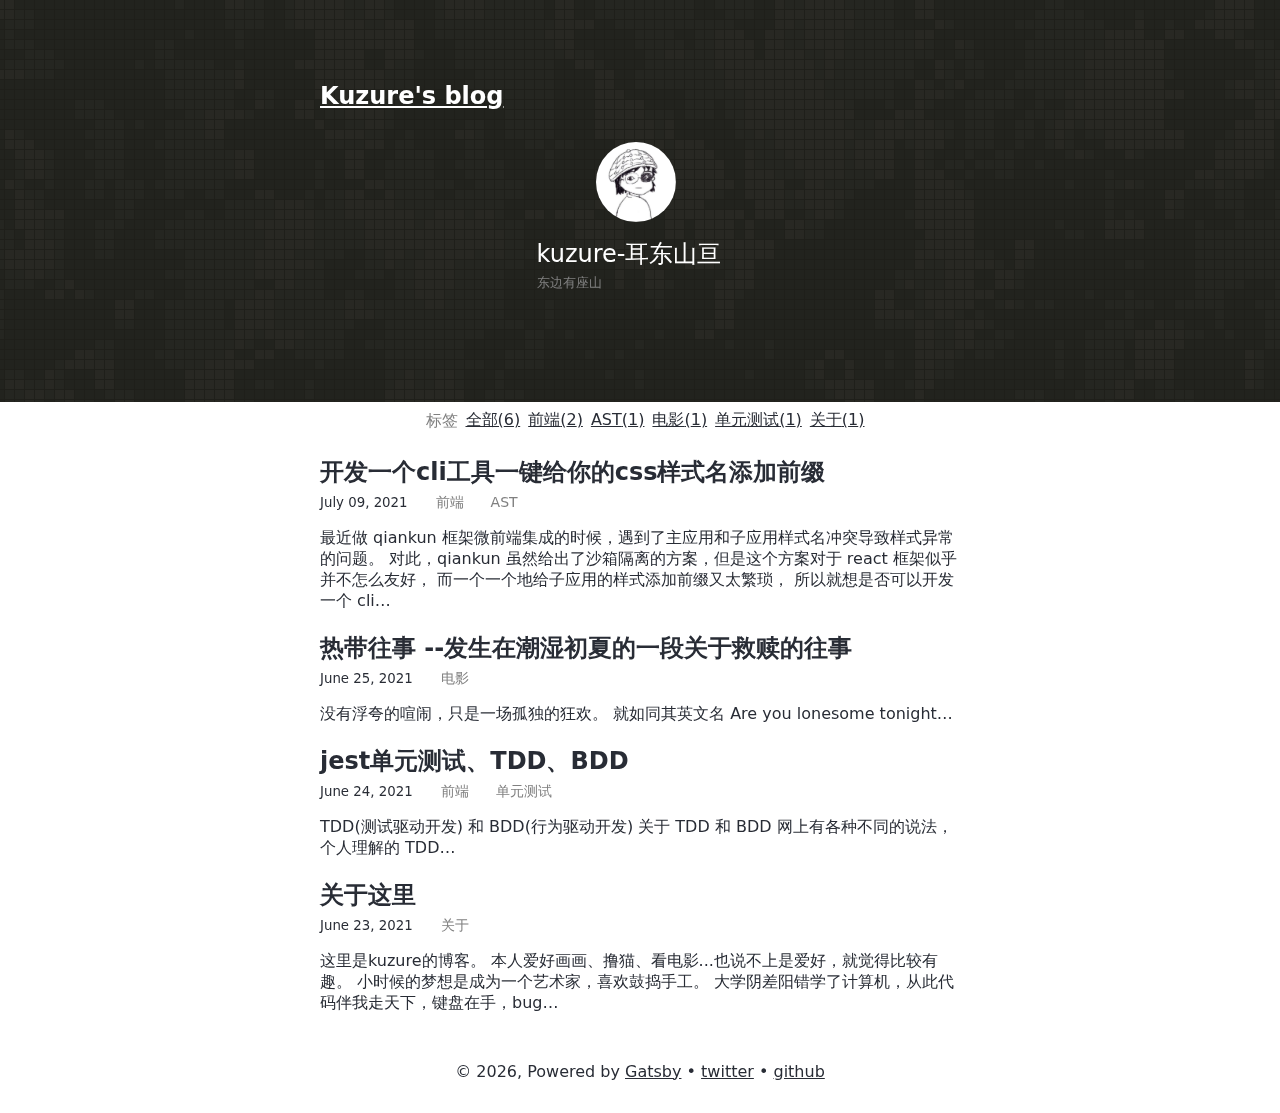
==== index.html @ 95220567 "Updates" ====
<!DOCTYPE html><html lang="en"><head><meta charSet="utf-8"/><meta http-equiv="x-ua-compatible" content="ie=edge"/><meta name="viewport" content="width=device-width, initial-scale=1, shrink-to-fit=no"/><style data-href="/styles.94875e7429681b0b581a.css" data-identity="gatsby-global-css">:root{--reach-skip-nav:1}[data-reach-skip-nav-link]{clip:rect(0 0 0 0);border:0;height:1px;margin:-1px;overflow:hidden;padding:0;position:absolute;width:1px}[data-reach-skip-nav-link]:focus{clip:auto;background:#fff;height:auto;left:10px;padding:1rem;position:fixed;top:10px;width:auto;z-index:1}.icon{fill:currentColor;color:#fff!important;height:1em;margin-right:2px;overflow:hidden;vertical-align:-.15em;width:1em}.github-icon{margin-left:4px}</style><meta name="generator" content="Gatsby 3.8.0"/><style>.gatsby-image-wrapper{position:relative;overflow:hidden}.gatsby-image-wrapper img{bottom:0;height:100%;left:0;margin:0;max-width:none;padding:0;position:absolute;right:0;top:0;width:100%;object-fit:cover}.gatsby-image-wrapper [data-main-image]{opacity:0;transform:translateZ(0);transition:opacity .25s linear;will-change:opacity}.gatsby-image-wrapper-constrained{display:inline-block;vertical-align:top}</style><noscript><style>.gatsby-image-wrapper noscript [data-main-image]{opacity:1!important}.gatsby-image-wrapper [data-placeholder-image]{opacity:0!important}</style></noscript><script type="module">const e="undefined"!=typeof HTMLImageElement&&"loading"in HTMLImageElement.prototype;e&&document.body.addEventListener("load",(function(e){if(void 0===e.target.dataset.mainImage)return;if(void 0===e.target.dataset.gatsbyImageSsr)return;const t=e.target;let a=null,n=t;for(;null===a&&n;)void 0!==n.parentNode.dataset.gatsbyImageWrapper&&(a=n.parentNode),n=n.parentNode;const o=a.querySelector("[data-placeholder-image]"),r=new Image;r.src=t.currentSrc,r.decode().catch((()=>{})).then((()=>{t.style.opacity=1,o&&(o.style.opacity=0,o.style.transition="opacity 500ms linear")}))}),!0);</script><title data-react-helmet="true">Home | Kuzure&#x27;s blog</title><meta data-react-helmet="true" name="description" content="Kuzure&#x27;s blog"/><meta data-react-helmet="true" property="og:title" content="Home"/><meta data-react-helmet="true" property="og:description" content="Kuzure&#x27;s blog"/><meta data-react-helmet="true" property="og:type" content="website"/><meta data-react-helmet="true" name="twitter:creator" content="kuzure-东山"/><meta data-react-helmet="true" name="twitter:title" content="Home"/><meta data-react-helmet="true" name="twitter:description" content="Kuzure&#x27;s blog"/><meta data-react-helmet="true" name="twitter:card" content="summary"/><link rel="icon" href="/favicon-32x32.png?v=06ab9d9be2014a81668d971333f1c826" type="image/png"/><link rel="manifest" href="/manifest.webmanifest" crossorigin="anonymous"/><link rel="apple-touch-icon" sizes="48x48" href="/icons/icon-48x48.png?v=06ab9d9be2014a81668d971333f1c826"/><link rel="apple-touch-icon" sizes="72x72" href="/icons/icon-72x72.png?v=06ab9d9be2014a81668d971333f1c826"/><link rel="apple-touch-icon" sizes="96x96" href="/icons/icon-96x96.png?v=06ab9d9be2014a81668d971333f1c826"/><link rel="apple-touch-icon" sizes="144x144" href="/icons/icon-144x144.png?v=06ab9d9be2014a81668d971333f1c826"/><link rel="apple-touch-icon" sizes="192x192" href="/icons/icon-192x192.png?v=06ab9d9be2014a81668d971333f1c826"/><link rel="apple-touch-icon" sizes="256x256" href="/icons/icon-256x256.png?v=06ab9d9be2014a81668d971333f1c826"/><link rel="apple-touch-icon" sizes="384x384" href="/icons/icon-384x384.png?v=06ab9d9be2014a81668d971333f1c826"/><link rel="apple-touch-icon" sizes="512x512" href="/icons/icon-512x512.png?v=06ab9d9be2014a81668d971333f1c826"/><link as="script" rel="preload" href="/webpack-runtime-c5b120d7648b5e1686a4.js"/><link as="script" rel="preload" href="/framework-369c4d429c17921ec939.js"/><link as="script" rel="preload" href="/app-6a201aa887ba720f50c1.js"/><link as="script" rel="preload" href="/594a10c5e594bd3faaa0b3336dcd5755131ca933-3c73600e9737197dd388.js"/><link as="script" rel="preload" href="/799b9e28ec84f08939ab3af68c08e0b6efc8bad3-876c045c9fbccb67e646.js"/><link as="script" rel="preload" href="/component---node-modules-gatsby-theme-blog-core-src-templates-posts-query-js-ba0c149e85c60a940443.js"/><link as="fetch" rel="preload" href="/page-data/index/page-data.json" crossorigin="anonymous"/><link as="fetch" rel="preload" href="/page-data/sq/d/2744905544.json" crossorigin="anonymous"/><link as="fetch" rel="preload" href="/page-data/sq/d/3090755652.json" crossorigin="anonymous"/><link as="fetch" rel="preload" href="/page-data/sq/d/764694655.json" crossorigin="anonymous"/><link as="fetch" rel="preload" href="/page-data/app-data.json" crossorigin="anonymous"/></head><body><script>(function() { try {
  var mode = localStorage.getItem('theme-ui-color-mode');
  if (!mode) return
  document.documentElement.classList.add('theme-ui-' + mode);
  document.body.classList.add('theme-ui-' + mode);
} catch (e) {} })();</script><div id="___gatsby"><style data-emotion="css-global h580jr">body{--theme-ui-colors-text:#282c35;--theme-ui-colors-background:#fff;--theme-ui-colors-primary:#282c35;--theme-ui-colors-secondary:#1B1F23;--theme-ui-colors-muted:hsla(0, 0%, 0%, 0.2);--theme-ui-colors-highlight:rgba(255, 229, 100, 0.2);--theme-ui-colors-heading:#282c35;--theme-ui-colors-prism-background:#011627;--theme-ui-colors-prism-comment:#809393;--theme-ui-colors-prism-string:#addb67;--theme-ui-colors-prism-var:#d6deeb;--theme-ui-colors-prism-number:#f78c6c;--theme-ui-colors-prism-constant:#82aaff;--theme-ui-colors-prism-punctuation:#c792ea;--theme-ui-colors-prism-className:#ffc98b;--theme-ui-colors-prism-tag:#ffa7c4;--theme-ui-colors-prism-boolean:#ff5874;--theme-ui-colors-prism-property:#80cbc4;--theme-ui-colors-prism-namespace:#b2ccd6;--theme-ui-colors-prism-highlight:hsla(207, 95%, 15%, 1);color:var(--theme-ui-colors-text);background-color:var(--theme-ui-colors-background);}body.theme-ui-dark{--theme-ui-colors-text:rgba(255, 255, 255, 0.86);--theme-ui-colors-background:#232129;--theme-ui-colors-primary:#D9BAE8;--theme-ui-colors-secondary:rgba(255, 255, 255, 0.86);--theme-ui-colors-muted:hsla(0, 0%, 100%, 0.2);--theme-ui-colors-highlight:#663399;--theme-ui-colors-heading:#fff;}</style><style data-emotion="css-global 8ir1vi">*{box-sizing:border-box;}body{margin:0;font-family:system-ui,-apple-system,BlinkMacSystemFont,"Segoe UI",Roboto,"Helvetica Neue",sans-serif;}</style><div style="outline:none" tabindex="-1" id="gatsby-focus-wrapper"><style data-emotion="css ocpejr">.css-ocpejr{font-family:system-ui,-apple-system,BlinkMacSystemFont,"Segoe UI",Roboto,"Helvetica Neue",sans-serif;}</style><div class="css-ocpejr"><div><style data-emotion="css 1a2drsk">.css-1a2drsk{height:402px;overflow:hidden;position:fixed!important;top:0;z-index:-1;}</style><div class="css-1a2drsk"><img decoding="async" src="/index-bg.png" alt="background"/><noscript><img decoding="async" src="/index-bg.png" alt="background"/></noscript></div><style data-emotion="css 8531wk">.css-8531wk{padding-bottom:80px;}</style><header class="css-8531wk"><style data-emotion="css 1a161fb">.css-1a161fb{max-width:672px;margin-left:auto;margin-right:auto;padding-left:16px;padding-right:16px;padding-top:32px;}</style><div class="css-1a161fb"><style data-emotion="css fplwad">.css-fplwad{display:-webkit-box;display:-webkit-flex;display:-ms-flexbox;display:flex;-webkit-box-pack:justify;-webkit-justify-content:space-between;justify-content:space-between;-webkit-align-items:center;-webkit-box-align:center;-ms-flex-align:center;align-items:center;margin-bottom:32px;}</style><div class="css-fplwad"><style data-emotion="css 84s846">.css-84s846{margin-top:50px;margin-bottom:0;font-size:24px;}</style><style data-emotion="css 12gmd3o">.css-12gmd3o{margin-top:50px;margin-bottom:0;font-size:24px;}</style><h1 class="css-12gmd3o"><style data-emotion="css f4arw">.css-f4arw{color:white;box-shadow:none;-webkit-text-decoration:underline;text-decoration:underline;}.css-f4arw:hover{color:gray;}</style><style data-emotion="css lwud2u">.css-lwud2u{color:var(--theme-ui-colors-primary);color:white;box-shadow:none;-webkit-text-decoration:underline;text-decoration:underline;}.css-lwud2u:hover{color:gray;}</style><a aria-current="page" class="css-lwud2u" href="/">Kuzure&#x27;s blog</a></h1></div><style data-emotion="css ve7ya4">.css-ve7ya4{margin-bottom:32px;-webkit-align-items:center;-webkit-box-align:center;-ms-flex-align:center;align-items:center;-webkit-box-pack:center;-ms-flex-pack:center;-webkit-justify-content:center;justify-content:center;-webkit-flex-direction:column;-ms-flex-direction:column;flex-direction:column;}</style><style data-emotion="css tcsn83">.css-tcsn83{box-sizing:border-box;margin:0;min-width:0;display:-webkit-box;display:-webkit-flex;display:-ms-flexbox;display:flex;margin-bottom:32px;-webkit-align-items:center;-webkit-box-align:center;-ms-flex-align:center;align-items:center;-webkit-box-pack:center;-ms-flex-pack:center;-webkit-justify-content:center;justify-content:center;-webkit-flex-direction:column;-ms-flex-direction:column;flex-direction:column;}</style><div class="css-tcsn83"><style data-emotion="css 10ulb25">.css-10ulb25{margin-right:8px;margin-bottom:16px;width:80px;min-width:48px;border-radius:50%;cursor:pointer;}.css-10ulb25:hover{-webkit-animation:5s linear 0s normal none infinite rotate;animation:5s linear 0s normal none infinite rotate;}@-webkit-keyframes rotate{from{-webkit-transform:rotate(0deg);-moz-transform:rotate(0deg);-ms-transform:rotate(0deg);transform:rotate(0deg);}to{-webkit-transform:rotate(360deg);-moz-transform:rotate(360deg);-ms-transform:rotate(360deg);transform:rotate(360deg);}}@keyframes rotate{from{-webkit-transform:rotate(0deg);-moz-transform:rotate(0deg);-ms-transform:rotate(0deg);transform:rotate(0deg);}to{-webkit-transform:rotate(360deg);-moz-transform:rotate(360deg);-ms-transform:rotate(360deg);transform:rotate(360deg);}}</style><div data-gatsby-image-wrapper="" class="gatsby-image-wrapper gatsby-image-wrapper-constrained css-10ulb25"><div style="max-width:814px;display:block"><img alt="" role="presentation" aria-hidden="true" src="data:image/svg+xml;charset=utf-8,%3Csvg height=&#x27;814&#x27; width=&#x27;814&#x27; xmlns=&#x27;http://www.w3.org/2000/svg&#x27; version=&#x27;1.1&#x27;%3E%3C/svg%3E" style="max-width:100%;display:block;position:static"/></div><div aria-hidden="true" data-placeholder-image="" style="opacity:1;transition:opacity 500ms linear;background-color:#f8f8f8;position:absolute;top:0;left:0;bottom:0;right:0"></div><picture><source type="image/webp" data-srcset="/static/fe79452f2bf834ff9bf8cf2684783a6b/1fe79/avatar.webp 204w,/static/fe79452f2bf834ff9bf8cf2684783a6b/a575b/avatar.webp 407w,/static/fe79452f2bf834ff9bf8cf2684783a6b/695ee/avatar.webp 814w" sizes="(min-width: 814px) 814px, 100vw"/><img data-gatsby-image-ssr="" data-main-image="" style="opacity:0" sizes="(min-width: 814px) 814px, 100vw" decoding="async" loading="lazy" data-src="/static/fe79452f2bf834ff9bf8cf2684783a6b/d2713/avatar.jpg" data-srcset="/static/fe79452f2bf834ff9bf8cf2684783a6b/8bfb3/avatar.jpg 204w,/static/fe79452f2bf834ff9bf8cf2684783a6b/a39ba/avatar.jpg 407w,/static/fe79452f2bf834ff9bf8cf2684783a6b/d2713/avatar.jpg 814w" alt="kuzure"/></picture><noscript><picture><source type="image/webp" srcSet="/static/fe79452f2bf834ff9bf8cf2684783a6b/1fe79/avatar.webp 204w,/static/fe79452f2bf834ff9bf8cf2684783a6b/a575b/avatar.webp 407w,/static/fe79452f2bf834ff9bf8cf2684783a6b/695ee/avatar.webp 814w" sizes="(min-width: 814px) 814px, 100vw"/><img data-gatsby-image-ssr="" data-main-image="" style="opacity:0" sizes="(min-width: 814px) 814px, 100vw" decoding="async" loading="lazy" src="/static/fe79452f2bf834ff9bf8cf2684783a6b/d2713/avatar.jpg" srcSet="/static/fe79452f2bf834ff9bf8cf2684783a6b/8bfb3/avatar.jpg 204w,/static/fe79452f2bf834ff9bf8cf2684783a6b/a39ba/avatar.jpg 407w,/static/fe79452f2bf834ff9bf8cf2684783a6b/d2713/avatar.jpg 814w" alt="kuzure"/></picture></noscript><script type="module">const t="undefined"!=typeof HTMLImageElement&&"loading"in HTMLImageElement.prototype;if(t){const t=document.querySelectorAll("img[data-main-image]");for(let e of t){e.dataset.src&&(e.setAttribute("src",e.dataset.src),e.removeAttribute("data-src")),e.dataset.srcset&&(e.setAttribute("srcset",e.dataset.srcset),e.removeAttribute("data-srcset"));const t=e.parentNode.querySelectorAll("source[data-srcset]");for(let e of t)e.setAttribute("srcset",e.dataset.srcset),e.removeAttribute("data-srcset");e.complete&&(e.style.opacity=1)}}</script></div><div class="css-0"><div><div><style data-emotion="css 1arxws0">.css-1arxws0{color:white;font-size:24px;}</style><span class="css-1arxws0">kuzure-耳东山亘</span><style data-emotion="css 1xfcqgg">.css-1xfcqgg{color:var(--theme-ui-colors-primary);}</style><a href="https://github.com/kuzurec" class="css-1xfcqgg"><svg class="icon github-icon" aria-hidden="true"><use xlink:href="#icon-github"></use></svg></a></div><style data-emotion="css 12fs3jb">.css-12fs3jb{color:gray;font-size:13px;margin-top:4px;}</style><div class="css-12fs3jb">东边有座山</div></div></div></div></div></header></div><div id="reach-skip-nav" data-reach-skip-nav-content=""></div><style data-emotion="css 1n651cb">.css-1n651cb{width:100%;background:white;}</style><div class="css-1n651cb"><style data-emotion="css pf2ntx">.css-pf2ntx{max-width:672px;margin-left:auto;margin-right:auto;padding-left:16px;padding-right:16px;padding-top:32px;padding-bottom:32px;position:relative;}</style><div class="css-pf2ntx"><main><article><header><style data-emotion="css 1xlxmxt">.css-1xlxmxt{margin-bottom:4px;}</style><style data-emotion="css 89mxvk">.css-89mxvk{margin-bottom:4px;}</style><h2 class="css-89mxvk"><style data-emotion="css 1teal8m">.css-1teal8m{-webkit-text-decoration:none;text-decoration:none;}</style><style data-emotion="css 1th0fzz">.css-1th0fzz{color:var(--theme-ui-colors-primary);-webkit-text-decoration:none;text-decoration:none;}</style><a class="css-1th0fzz" href="/classname-prefix-cli/">开发一个cli工具一键给你的css样式名添加前缀</a></h2><style data-emotion="css 1l7aw8i">.css-1l7aw8i{margin-right:10px;}</style><small class="css-1l7aw8i">July 09, 2021</small><span><span><svg class="icon" aria-hidden="true"><use xlink:href="#icon-biaoqian"></use></svg><style data-emotion="css icq0wh">.css-icq0wh{font-size:14px;-webkit-text-decoration:none;text-decoration:none;color:gray;border-radius:12px;margin-right:9px;cursor:pointer;}.css-icq0wh:hover{color:black;border-color:black;}</style><style data-emotion="css akon1l">.css-akon1l{color:var(--theme-ui-colors-primary);font-size:14px;-webkit-text-decoration:none;text-decoration:none;color:gray;border-radius:12px;margin-right:9px;cursor:pointer;}.css-akon1l:hover{color:black;border-color:black;}</style><a class="css-akon1l" href="/#前端">前端</a></span><span><svg class="icon" aria-hidden="true"><use xlink:href="#icon-biaoqian"></use></svg><a class="css-akon1l" href="/#AST">AST</a></span></span></header><section><style data-emotion="css 1ek8oqb">.css-1ek8oqb code{font-size:inherit;}</style><p class="css-1ek8oqb">最近做 qiankun 框架微前端集成的时候，遇到了主应用和子应用样式名冲突导致样式异常的问题。
对此，qiankun 虽然给出了沙箱隔离的方案，但是这个方案对于 react 框架似乎并不怎么友好，
而一个一个地给子应用的样式添加前缀又太繁琐，
所以就想是否可以开发一个 cli…</p></section></article><article><header><h2 class="css-89mxvk"><a class="css-1th0fzz" href="/are-you-lonesome-tonight/">热带往事 --发生在潮湿初夏的一段关于救赎的往事</a></h2><small class="css-1l7aw8i">June 25, 2021</small><span><span><svg class="icon" aria-hidden="true"><use xlink:href="#icon-biaoqian"></use></svg><a class="css-akon1l" href="/#电影">电影</a></span></span></header><section><p class="css-1ek8oqb">没有浮夸的喧闹，只是一场孤独的狂欢。 就如同其英文名 Are you lonesome tonight…</p></section></article><article><header><h2 class="css-89mxvk"><a class="css-1th0fzz" href="/unit-test/">jest单元测试、TDD、BDD</a></h2><small class="css-1l7aw8i">June 24, 2021</small><span><span><svg class="icon" aria-hidden="true"><use xlink:href="#icon-biaoqian"></use></svg><a class="css-akon1l" href="/#前端">前端</a></span><span><svg class="icon" aria-hidden="true"><use xlink:href="#icon-biaoqian"></use></svg><a class="css-akon1l" href="/#单元测试">单元测试</a></span></span></header><section><p class="css-1ek8oqb">TDD(测试驱动开发) 和 BDD(行为驱动开发) 关于 TDD 和 BDD 网上有各种不同的说法，个人理解的 TDD…</p></section></article><article><header><h2 class="css-89mxvk"><a class="css-1th0fzz" href="/about/">关于这里</a></h2><small class="css-1l7aw8i">June 23, 2021</small><span><span><svg class="icon" aria-hidden="true"><use xlink:href="#icon-biaoqian"></use></svg><a class="css-akon1l" href="/#关于">关于</a></span></span></header><section><p class="css-1ek8oqb">这里是kuzure的博客。 本人爱好画画、撸猫、看电影...也说不上是爱好，就觉得比较有趣。 小时候的梦想是成为一个艺术家，喜欢鼓捣手工。 大学阴差阳错学了计算机，从此代码伴我走天下，键盘在手，bug…</p></section></article><style data-emotion="css bw3ms">.css-bw3ms{height:500px;position:absolute;top:50px;right:-150px;}@media (max-width: 1366px){.css-bw3ms{left:0;top:8px;display:-webkit-box;display:-webkit-flex;display:-ms-flexbox;display:flex;width:100%;-webkit-box-flex-wrap:wrap;-webkit-flex-wrap:wrap;-ms-flex-wrap:wrap;flex-wrap:wrap;height:40px;-webkit-box-pack:center;-ms-flex-pack:center;-webkit-justify-content:center;justify-content:center;}}</style><div class="css-bw3ms"><style data-emotion="css 1wxwq6a">.css-1wxwq6a{color:gray;margin-bottom:8px;}@media (max-width: 1366px){.css-1wxwq6a{margin-right:8px;line-height:16px;display:inline-block;height:16px;}}</style><div class="css-1wxwq6a"><svg class="icon" aria-hidden="true"><use xlink:href="#icon-biaoqian"></use></svg>标签</div><style data-emotion="css 1hdyz7f">.css-1hdyz7f{line-height:24px;}@media (max-width: 1366px){.css-1hdyz7f{margin-right:8px;line-height:16px;display:inline-block;height:16px;}}</style><style data-emotion="css 2rotlb">.css-2rotlb{color:var(--theme-ui-colors-primary);line-height:24px;}@media (max-width: 1366px){.css-2rotlb{margin-right:8px;line-height:16px;display:inline-block;height:16px;}}</style><a aria-current="page" class="css-2rotlb" href="/">全部(<!-- -->6<!-- -->)</a><div class="css-1hdyz7f"><a class="css-1xfcqgg" href="/#前端">前端<!-- -->(<!-- -->2<!-- -->)</a></div><div class="css-1hdyz7f"><a class="css-1xfcqgg" href="/#AST">AST<!-- -->(<!-- -->1<!-- -->)</a></div><div class="css-1hdyz7f"><a class="css-1xfcqgg" href="/#电影">电影<!-- -->(<!-- -->1<!-- -->)</a></div><div class="css-1hdyz7f"><a class="css-1xfcqgg" href="/#单元测试">单元测试<!-- -->(<!-- -->1<!-- -->)</a></div><div class="css-1hdyz7f"><a class="css-1xfcqgg" href="/#关于">关于<!-- -->(<!-- -->1<!-- -->)</a></div></div></main><style data-emotion="css 1up8cf9">.css-1up8cf9{margin-top:32px;padding-top:16px;text-align:center;}</style><footer class="css-1up8cf9">© <!-- -->2021<!-- -->, Powered by<!-- --> <a href="https://www.gatsbyjs.com" class="css-1xfcqgg">Gatsby</a> <!-- -->•<!-- --> <a href="https://twitter.com/gatsbyjs" target="_blank" rel="noopener noreferrer" class="css-1xfcqgg">twitter</a> <!-- -->•<!-- --> <a href="https://github.com/gatsbyjs" target="_blank" rel="noopener noreferrer" class="css-1xfcqgg">github</a></footer></div></div></div></div><div id="gatsby-announcer" style="position:absolute;top:0;width:1px;height:1px;padding:0;overflow:hidden;clip:rect(0, 0, 0, 0);white-space:nowrap;border:0" aria-live="assertive" aria-atomic="true"></div></div><script>var head = document.head || document.getElementsByTagName("head")[0];var script = document.createElement("script");script.setAttribute("src", "https://at.alicdn.com/t/font_2633402_q06j6vu6n4.js");script.setAttribute("type", "text/javascript");script.setAttribute("charset", "utf8");script.setAttribute("async", "");head.appendChild(script);</script><script id="gatsby-script-loader">/*<![CDATA[*/window.pagePath="/";/*]]>*/</script><script id="gatsby-chunk-mapping">/*<![CDATA[*/window.___chunkMapping={"polyfill":["/polyfill-318f69286c26ef0a1952.js"],"app":["/app-6a201aa887ba720f50c1.js"],"component---cache-caches-gatsby-plugin-offline-app-shell-js":["/component---cache-caches-gatsby-plugin-offline-app-shell-js-650edf50d8f6d8e3896c.js"],"component---node-modules-gatsby-theme-blog-core-src-templates-post-query-js":["/component---node-modules-gatsby-theme-blog-core-src-templates-post-query-js-207142f49efb5feea87f.js"],"component---node-modules-gatsby-theme-blog-core-src-templates-posts-query-js":["/component---node-modules-gatsby-theme-blog-core-src-templates-posts-query-js-ba0c149e85c60a940443.js"],"component---src-pages-intro-js":["/component---src-pages-intro-js-e12bf8b49e89b0fa9e71.js"]};/*]]>*/</script><script src="/polyfill-318f69286c26ef0a1952.js" nomodule=""></script><script src="/component---node-modules-gatsby-theme-blog-core-src-templates-posts-query-js-ba0c149e85c60a940443.js" async=""></script><script src="/799b9e28ec84f08939ab3af68c08e0b6efc8bad3-876c045c9fbccb67e646.js" async=""></script><script src="/594a10c5e594bd3faaa0b3336dcd5755131ca933-3c73600e9737197dd388.js" async=""></script><script src="/app-6a201aa887ba720f50c1.js" async=""></script><script src="/framework-369c4d429c17921ec939.js" async=""></script><script src="/webpack-runtime-c5b120d7648b5e1686a4.js" async=""></script></body></html>
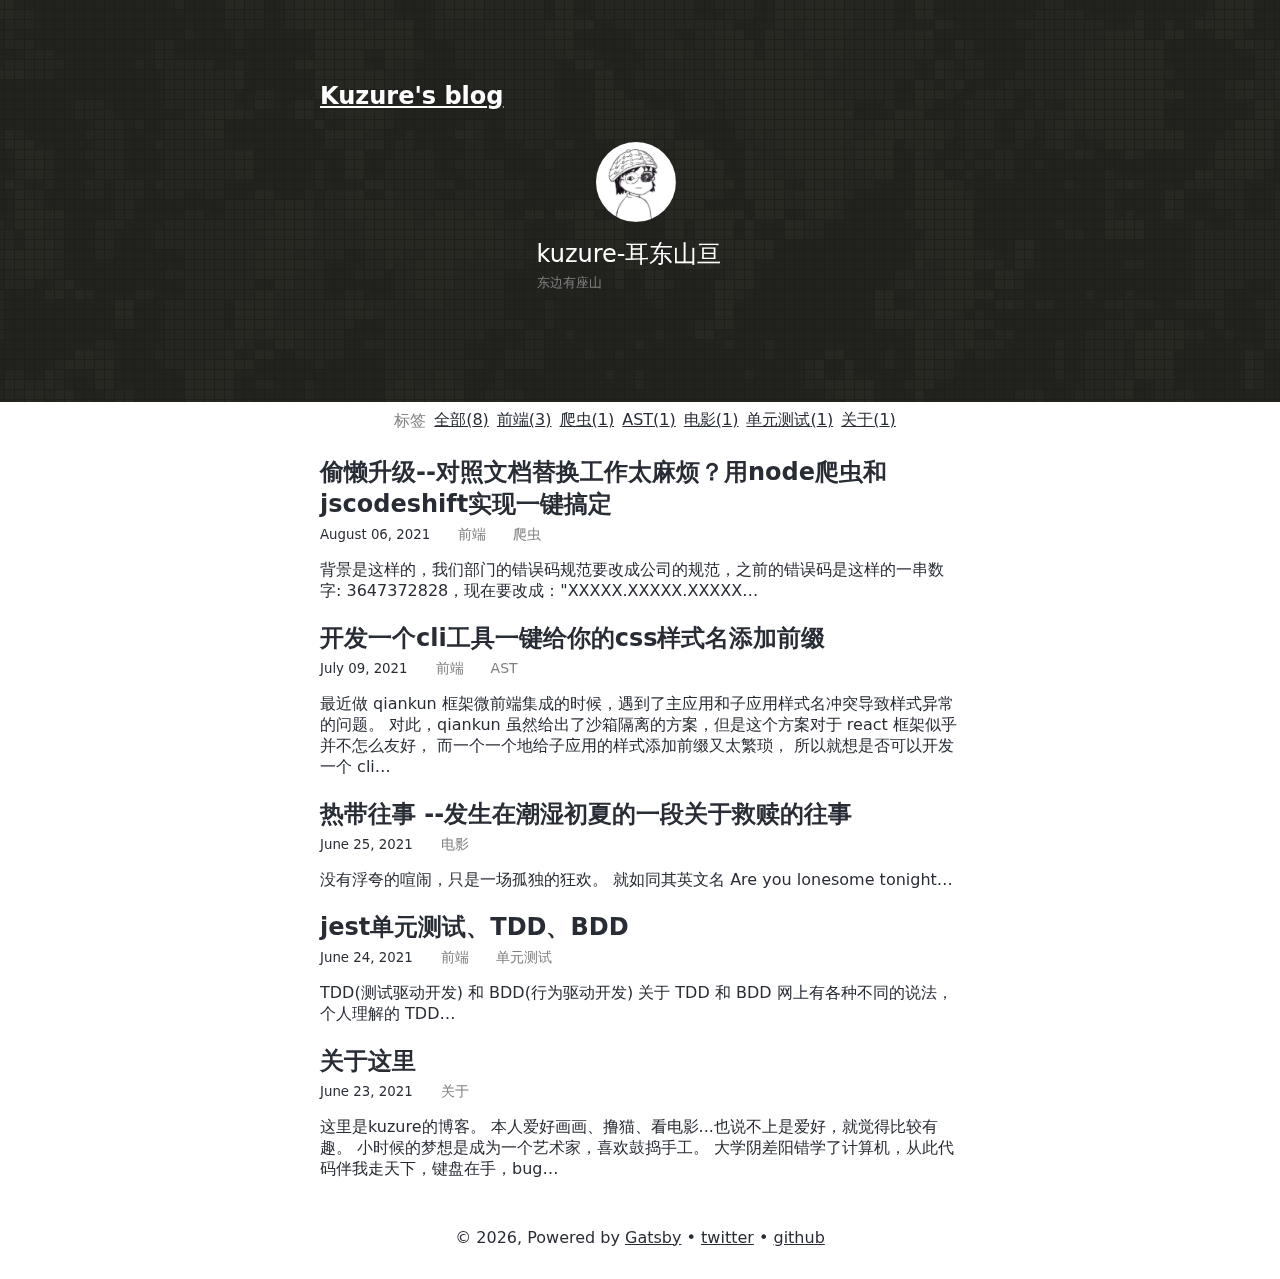
==== commit 5b143a3e: "Updates" ====
--- a/index.html
+++ b/index.html
@@ -1,9 +1,17 @@
-<!DOCTYPE html><html lang="en"><head><meta charSet="utf-8"/><meta http-equiv="x-ua-compatible" content="ie=edge"/><meta name="viewport" content="width=device-width, initial-scale=1, shrink-to-fit=no"/><style data-href="/styles.94875e7429681b0b581a.css" data-identity="gatsby-global-css">:root{--reach-skip-nav:1}[data-reach-skip-nav-link]{clip:rect(0 0 0 0);border:0;height:1px;margin:-1px;overflow:hidden;padding:0;position:absolute;width:1px}[data-reach-skip-nav-link]:focus{clip:auto;background:#fff;height:auto;left:10px;padding:1rem;position:fixed;top:10px;width:auto;z-index:1}.icon{fill:currentColor;color:#fff!important;height:1em;margin-right:2px;overflow:hidden;vertical-align:-.15em;width:1em}.github-icon{margin-left:4px}</style><meta name="generator" content="Gatsby 3.8.0"/><style>.gatsby-image-wrapper{position:relative;overflow:hidden}.gatsby-image-wrapper img{bottom:0;height:100%;left:0;margin:0;max-width:none;padding:0;position:absolute;right:0;top:0;width:100%;object-fit:cover}.gatsby-image-wrapper [data-main-image]{opacity:0;transform:translateZ(0);transition:opacity .25s linear;will-change:opacity}.gatsby-image-wrapper-constrained{display:inline-block;vertical-align:top}</style><noscript><style>.gatsby-image-wrapper noscript [data-main-image]{opacity:1!important}.gatsby-image-wrapper [data-placeholder-image]{opacity:0!important}</style></noscript><script type="module">const e="undefined"!=typeof HTMLImageElement&&"loading"in HTMLImageElement.prototype;e&&document.body.addEventListener("load",(function(e){if(void 0===e.target.dataset.mainImage)return;if(void 0===e.target.dataset.gatsbyImageSsr)return;const t=e.target;let a=null,n=t;for(;null===a&&n;)void 0!==n.parentNode.dataset.gatsbyImageWrapper&&(a=n.parentNode),n=n.parentNode;const o=a.querySelector("[data-placeholder-image]"),r=new Image;r.src=t.currentSrc,r.decode().catch((()=>{})).then((()=>{t.style.opacity=1,o&&(o.style.opacity=0,o.style.transition="opacity 500ms linear")}))}),!0);</script><title data-react-helmet="true">Home | Kuzure&#x27;s blog</title><meta data-react-helmet="true" name="description" content="Kuzure&#x27;s blog"/><meta data-react-helmet="true" property="og:title" content="Home"/><meta data-react-helmet="true" property="og:description" content="Kuzure&#x27;s blog"/><meta data-react-helmet="true" property="og:type" content="website"/><meta data-react-helmet="true" name="twitter:creator" content="kuzure-东山"/><meta data-react-helmet="true" name="twitter:title" content="Home"/><meta data-react-helmet="true" name="twitter:description" content="Kuzure&#x27;s blog"/><meta data-react-helmet="true" name="twitter:card" content="summary"/><link rel="icon" href="/favicon-32x32.png?v=06ab9d9be2014a81668d971333f1c826" type="image/png"/><link rel="manifest" href="/manifest.webmanifest" crossorigin="anonymous"/><link rel="apple-touch-icon" sizes="48x48" href="/icons/icon-48x48.png?v=06ab9d9be2014a81668d971333f1c826"/><link rel="apple-touch-icon" sizes="72x72" href="/icons/icon-72x72.png?v=06ab9d9be2014a81668d971333f1c826"/><link rel="apple-touch-icon" sizes="96x96" href="/icons/icon-96x96.png?v=06ab9d9be2014a81668d971333f1c826"/><link rel="apple-touch-icon" sizes="144x144" href="/icons/icon-144x144.png?v=06ab9d9be2014a81668d971333f1c826"/><link rel="apple-touch-icon" sizes="192x192" href="/icons/icon-192x192.png?v=06ab9d9be2014a81668d971333f1c826"/><link rel="apple-touch-icon" sizes="256x256" href="/icons/icon-256x256.png?v=06ab9d9be2014a81668d971333f1c826"/><link rel="apple-touch-icon" sizes="384x384" href="/icons/icon-384x384.png?v=06ab9d9be2014a81668d971333f1c826"/><link rel="apple-touch-icon" sizes="512x512" href="/icons/icon-512x512.png?v=06ab9d9be2014a81668d971333f1c826"/><link as="script" rel="preload" href="/webpack-runtime-c5b120d7648b5e1686a4.js"/><link as="script" rel="preload" href="/framework-369c4d429c17921ec939.js"/><link as="script" rel="preload" href="/app-6a201aa887ba720f50c1.js"/><link as="script" rel="preload" href="/594a10c5e594bd3faaa0b3336dcd5755131ca933-3c73600e9737197dd388.js"/><link as="script" rel="preload" href="/799b9e28ec84f08939ab3af68c08e0b6efc8bad3-876c045c9fbccb67e646.js"/><link as="script" rel="preload" href="/component---node-modules-gatsby-theme-blog-core-src-templates-posts-query-js-ba0c149e85c60a940443.js"/><link as="fetch" rel="preload" href="/page-data/index/page-data.json" crossorigin="anonymous"/><link as="fetch" rel="preload" href="/page-data/sq/d/2744905544.json" crossorigin="anonymous"/><link as="fetch" rel="preload" href="/page-data/sq/d/3090755652.json" crossorigin="anonymous"/><link as="fetch" rel="preload" href="/page-data/sq/d/764694655.json" crossorigin="anonymous"/><link as="fetch" rel="preload" href="/page-data/app-data.json" crossorigin="anonymous"/></head><body><script>(function() { try {
+<!DOCTYPE html><html lang="en"><head><meta charSet="utf-8"/><meta http-equiv="x-ua-compatible" content="ie=edge"/><meta name="viewport" content="width=device-width, initial-scale=1, shrink-to-fit=no"/><style data-href="/styles.c1a2022b56d6f90c3ae4.css" data-identity="gatsby-global-css">:root{--reach-skip-nav:1}[data-reach-skip-nav-link]{clip:rect(0 0 0 0);border:0;height:1px;margin:-1px;overflow:hidden;padding:0;position:absolute;width:1px}[data-reach-skip-nav-link]:focus{clip:auto;background:#fff;height:auto;left:10px;padding:1rem;position:fixed;top:10px;width:auto;z-index:1}@font-face{font-family:octicons-link;src:url([data-uri]) format("woff")}.markdown-body{-ms-text-size-adjust:100%;-webkit-text-size-adjust:100%;word-wrap:break-word;color:#24292e;font-family:-apple-system,BlinkMacSystemFont,Segoe UI,Helvetica,Arial,sans-serif,Apple Color Emoji,Segoe UI Emoji,Segoe UI Symbol;font-size:16px;line-height:1.5}.markdown-body .pl-c{color:#6a737d}.markdown-body .pl-c1,.markdown-body .pl-s .pl-v{color:#005cc5}.markdown-body .pl-e,.markdown-body .pl-en{color:#6f42c1}.markdown-body .pl-s .pl-s1,.markdown-body .pl-smi{color:#24292e}.markdown-body .pl-ent{color:#22863a}.markdown-body .pl-k{color:#d73a49}.markdown-body .pl-pds,.markdown-body .pl-s,.markdown-body .pl-s .pl-pse .pl-s1,.markdown-body .pl-sr,.markdown-body .pl-sr .pl-cce,.markdown-body .pl-sr .pl-sra,.markdown-body .pl-sr .pl-sre{color:#032f62}.markdown-body .pl-smw,.markdown-body .pl-v{color:#e36209}.markdown-body .pl-bu{color:#b31d28}.markdown-body .pl-ii{background-color:#b31d28;color:#fafbfc}.markdown-body .pl-c2{background-color:#d73a49;color:#fafbfc}.markdown-body .pl-c2:before{content:"^M"}.markdown-body .pl-sr .pl-cce{color:#22863a;font-weight:700}.markdown-body .pl-ml{color:#735c0f}.markdown-body .pl-mh,.markdown-body .pl-mh .pl-en,.markdown-body .pl-ms{color:#005cc5;font-weight:700}.markdown-body .pl-mi{color:#24292e;font-style:italic}.markdown-body .pl-mb{color:#24292e;font-weight:700}.markdown-body .pl-md{background-color:#ffeef0;color:#b31d28}.markdown-body .pl-mi1{background-color:#f0fff4;color:#22863a}.markdown-body .pl-mc{background-color:#ffebda;color:#e36209}.markdown-body .pl-mi2{background-color:#005cc5;color:#f6f8fa}.markdown-body .pl-mdr{color:#6f42c1;font-weight:700}.markdown-body .pl-ba{color:#586069}.markdown-body .pl-sg{color:#959da5}.markdown-body .pl-corl{color:#032f62;text-decoration:underline}.markdown-body .octicon{fill:currentColor;display:inline-block;vertical-align:text-top}.markdown-body a{-webkit-text-decoration-skip:objects;background-color:transparent}.markdown-body a:active,.markdown-body a:hover{outline-width:0}.markdown-body strong{font-weight:inherit;font-weight:bolder}.markdown-body h1{margin:.67em 0}.markdown-body img{border-style:none}.markdown-body svg:not(:root){overflow:hidden}.markdown-body code,.markdown-body kbd,.markdown-body pre{font-family:monospace,monospace;font-size:1em}.markdown-body hr{box-sizing:content-box;overflow:visible}.markdown-body input{font:inherit;margin:0;overflow:visible}.markdown-body [type=checkbox]{box-sizing:border-box;padding:0}.markdown-body *{box-sizing:border-box}.markdown-body input{font-family:inherit;font-size:inherit;line-height:inherit}.markdown-body a{color:#0366d6;text-decoration:none}.markdown-body a:hover{text-decoration:underline}.markdown-body strong{font-weight:600}.markdown-body hr{background:transparent;border-bottom:1px solid #dfe2e5;height:0;margin:15px 0;overflow:hidden}.markdown-body hr:after,.markdown-body hr:before{content:"";display:table}.markdown-body hr:after{clear:both}.markdown-body table{border-collapse:collapse;border-spacing:0}.markdown-body td,.markdown-body th{padding:0}.markdown-body h1,.markdown-body h2,.markdown-body h3,.markdown-body h4,.markdown-body h5,.markdown-body h6{margin-bottom:0;margin-top:0}.markdown-body h1{font-size:32px;font-weight:600}.markdown-body h2{font-size:24px;font-weight:600}.markdown-body h3{font-size:20px;font-weight:600}.markdown-body h4{font-size:16px;font-weight:600}.markdown-body h5{font-size:14px;font-weight:600}.markdown-body h6{font-size:12px;font-weight:600}.markdown-body p{margin-bottom:10px;margin-top:0}.markdown-body blockquote{margin:0}.markdown-body ol,.markdown-body ul{margin-bottom:0;margin-top:0;padding-left:0}.markdown-body ol ol,.markdown-body ul ol{list-style-type:lower-roman}.markdown-body ol ol ol,.markdown-body ol ul ol,.markdown-body ul ol ol,.markdown-body ul ul ol{list-style-type:lower-alpha}.markdown-body dd{margin-left:0}.markdown-body code{font-family:SFMono-Regular,Consolas,Liberation Mono,Menlo,Courier,monospace;font-size:12px}.markdown-body pre{font:12px SFMono-Regular,Consolas,Liberation Mono,Menlo,Courier,monospace;margin-bottom:0;margin-top:0}.markdown-body .octicon{vertical-align:text-bottom}.markdown-body .pl-0{padding-left:0!important}.markdown-body .pl-1{padding-left:4px!important}.markdown-body .pl-2{padding-left:8px!important}.markdown-body .pl-3{padding-left:16px!important}.markdown-body .pl-4{padding-left:24px!important}.markdown-body .pl-5{padding-left:32px!important}.markdown-body .pl-6{padding-left:40px!important}.markdown-body:after,.markdown-body:before{content:"";display:table}.markdown-body:after{clear:both}.markdown-body>:first-child{margin-top:0!important}.markdown-body>:last-child{margin-bottom:0!important}.markdown-body a:not([href]){color:inherit;text-decoration:none}.markdown-body .anchor{float:left;line-height:1;margin-left:-20px;padding-right:4px}.markdown-body .anchor:focus{outline:none}.markdown-body blockquote,.markdown-body dl,.markdown-body ol,.markdown-body p,.markdown-body pre,.markdown-body table,.markdown-body ul{margin-bottom:16px;margin-top:0}.markdown-body hr{background-color:#e1e4e8;border:0;height:.25em;margin:24px 0;padding:0}.markdown-body blockquote{border-left:.25em solid #dfe2e5;color:#6a737d;padding:0 1em}.markdown-body blockquote>:first-child{margin-top:0}.markdown-body blockquote>:last-child{margin-bottom:0}.markdown-body kbd{border:1px solid #c6cbd1;border-bottom-color:#959da5;box-shadow:inset 0 -1px 0 #959da5;font-size:11px}.markdown-body h1,.markdown-body h2,.markdown-body h3,.markdown-body h4,.markdown-body h5,.markdown-body h6{font-weight:600;line-height:1.25;margin-bottom:16px;margin-top:24px}.markdown-body h1 .octicon-link,.markdown-body h2 .octicon-link,.markdown-body h3 .octicon-link,.markdown-body h4 .octicon-link,.markdown-body h5 .octicon-link,.markdown-body h6 .octicon-link{color:#1b1f23;vertical-align:middle;visibility:hidden}.markdown-body h1:hover .anchor,.markdown-body h2:hover .anchor,.markdown-body h3:hover .anchor,.markdown-body h4:hover .anchor,.markdown-body h5:hover .anchor,.markdown-body h6:hover .anchor{text-decoration:none}.markdown-body h1:hover .anchor .octicon-link,.markdown-body h2:hover .anchor .octicon-link,.markdown-body h3:hover .anchor .octicon-link,.markdown-body h4:hover .anchor .octicon-link,.markdown-body h5:hover .anchor .octicon-link,.markdown-body h6:hover .anchor .octicon-link{visibility:visible}.markdown-body h1{font-size:2em}.markdown-body h1,.markdown-body h2{border-bottom:1px solid #eaecef;padding-bottom:.3em}.markdown-body h2{font-size:1.5em}.markdown-body h3{font-size:1.25em}.markdown-body h4{font-size:1em}.markdown-body h5{font-size:.875em}.markdown-body h6{color:#6a737d;font-size:.85em}.markdown-body ol,.markdown-body ul{padding-left:2em}.markdown-body ol ol,.markdown-body ol ul,.markdown-body ul ol,.markdown-body ul ul{margin-bottom:0;margin-top:0}.markdown-body li>p{margin-top:16px}.markdown-body li+li{margin-top:.25em}.markdown-body dl{padding:0}.markdown-body dl dt{font-size:1em;font-style:italic;font-weight:600;margin-top:16px;padding:0}.markdown-body dl dd{margin-bottom:16px;padding:0 16px}.markdown-body table{display:block;overflow:auto;width:100%}.markdown-body table th{font-weight:600}.markdown-body table td,.markdown-body table th{border:1px solid #dfe2e5;padding:6px 13px}.markdown-body table tr{background-color:#fff;border-top:1px solid #c6cbd1}.markdown-body table tr:nth-child(2n){background-color:#f6f8fa}.markdown-body img{background-color:#fff;box-sizing:content-box;max-width:100%}.markdown-body code{background-color:rgba(27,31,35,.05);border-radius:3px;font-size:85%;margin:0;padding:.2em 0}.markdown-body code:after,.markdown-body code:before{content:"\A0";letter-spacing:-.2em}.markdown-body pre{word-wrap:normal}.markdown-body pre>code{background:transparent;border:0;font-size:100%;margin:0;padding:0;white-space:pre;word-break:normal}.markdown-body .highlight{margin-bottom:16px}.markdown-body .highlight pre{margin-bottom:0;word-break:normal}.markdown-body .highlight pre,.markdown-body pre{background-color:#f6f8fa;border-radius:3px;font-size:85%;line-height:1.45;overflow:auto;padding:16px}.markdown-body pre code{word-wrap:normal;background-color:transparent;border:0;display:inline;line-height:inherit;margin:0;max-width:auto;overflow:visible;padding:0}.markdown-body pre code:after,.markdown-body pre code:before{content:normal}.markdown-body .full-commit .btn-outline:not(:disabled):hover{border-color:#005cc5;color:#005cc5}.markdown-body kbd{background-color:#fafbfc;border:1px solid #d1d5da;border-bottom-color:#c6cbd1;border-radius:3px;box-shadow:inset 0 -1px 0 #c6cbd1;color:#444d56;display:inline-block;font:11px SFMono-Regular,Consolas,Liberation Mono,Menlo,Courier,monospace;line-height:10px;padding:3px 5px;vertical-align:middle}.markdown-body :checked+.radio-label{border-color:#0366d6;position:relative;z-index:1}.markdown-body .task-list-item{list-style-type:none}.markdown-body .task-list-item+.task-list-item{margin-top:3px}.markdown-body .task-list-item input{margin:0 .2em .25em -1.6em;vertical-align:middle}.markdown-body hr{border-bottom-color:#eee}.gt-container{font-size:16px}.gt-container,.gt-container *{box-sizing:border-box}.gt-container a{color:#6190e8}.gt-container a:hover{border-color:#81a6ed;color:#81a6ed}.gt-container a.is--active{color:#333;cursor:default!important}.gt-container a.is--active:hover{color:#333}.gt-container .hide{display:none!important}.gt-container .gt-svg{display:inline-block;height:1em;vertical-align:sub;width:1em}.gt-container .gt-svg svg{fill:#6190e8;height:100%;width:100%}.gt-container .gt-ico{display:inline-block}.gt-container .gt-ico-text{margin-left:.3125em}.gt-container .gt-ico-github,.gt-container .gt-ico-github .gt-svg{height:100%;width:100%}.gt-container .gt-ico-github svg{fill:inherit}.gt-container .gt-spinner{position:relative}.gt-container .gt-spinner:before{-webkit-animation:gt-kf-rotate .6s linear infinite;animation:gt-kf-rotate .6s linear infinite;border:1px solid #fff;border-radius:50%;border-top-color:#6190e8;box-sizing:border-box;content:"";height:.75em;margin-left:-.375em;margin-top:-.1875em;position:absolute;top:3px;width:.75em}.gt-container .gt-loader{-webkit-animation:gt-kf-rotate 1.5s ease infinite;animation:gt-kf-rotate 1.5s ease infinite;border:1px solid #999;border-radius:50%;display:inline-block;font-style:normal;height:1.75em;line-height:1.75em;position:relative;width:1.75em}.gt-container .gt-loader:before{background-color:#999;border-radius:50%;content:"";display:block;height:.375em;left:50%;margin-left:-.1875em;margin-top:-.1875em;position:absolute;top:0;width:.375em}.gt-container .gt-avatar{display:inline-block;height:3.125em;width:3.125em}@media (max-width:479px){.gt-container .gt-avatar{height:2em;width:2em}}.gt-container .gt-avatar img{border-radius:3px;height:auto;width:100%}.gt-container .gt-avatar-github{cursor:pointer;height:3em;width:3em}@media (max-width:479px){.gt-container .gt-avatar-github{height:1.875em;width:1.875em}}.gt-container .gt-btn{background-color:#6190e8;border:1px solid #6190e8;border-radius:5px;color:#fff;cursor:pointer;display:inline-block;font-size:.75em;line-height:1;outline:none;padding:.75em 1.25em;text-decoration:none;white-space:nowrap}.gt-container .gt-btn-text{font-weight:400}.gt-container .gt-btn-loading{display:inline-block;height:1em;margin-left:.5em;position:relative;vertical-align:top;width:.75em}.gt-container .gt-btn.is--disable{cursor:not-allowed;opacity:.5}.gt-container .gt-btn-login{margin-right:0}.gt-container .gt-btn-preview{background-color:#fff;color:#6190e8}.gt-container .gt-btn-preview:hover{background-color:#f2f2f2;border-color:#81a6ed}.gt-container .gt-btn-public:hover{background-color:#81a6ed;border-color:#81a6ed}.gt-container .gt-error{color:#ff3860;margin:.625em;text-align:center}.gt-container .gt-initing{padding:1.25em 0;text-align:center}.gt-container .gt-initing-text{font-size:92%;margin:.625em auto}.gt-container .gt-no-init{padding:1.25em 0;text-align:center}.gt-container .gt-link{border-bottom:1px dotted #6190e8}.gt-container .gt-link-counts,.gt-container .gt-link-project{text-decoration:none}.gt-container .gt-meta{border-bottom:1px solid #e9e9e9;font-size:1em;margin:1.25em 0;padding:1em 0;position:relative;z-index:10}.gt-container .gt-meta:after,.gt-container .gt-meta:before{content:" ";display:table}.gt-container .gt-meta:after{clear:both}.gt-container .gt-counts{margin:0 .625em 0 0}.gt-container .gt-user{float:right;font-size:92%;margin:0}.gt-container .gt-user-pic{height:16px;margin-right:.5em;vertical-align:top;width:16px}.gt-container .gt-user-inner{cursor:pointer;display:inline-block}.gt-container .gt-user .gt-ico{margin:0 0 0 .3125em}.gt-container .gt-user .gt-ico svg{fill:inherit}.gt-container .gt-user .is--poping .gt-ico svg{fill:#6190e8}.gt-container .gt-version{color:#a1a1a1;margin-left:.375em}.gt-container .gt-copyright{border-top:1px solid #e9e9e9;margin:0 .9375em .5em;padding-top:.5em}.gt-container .gt-popup{background:#fff;border:1px solid #e9e9e9;display:inline-block;font-size:.875em;letter-spacing:.5px;padding:.625em 0;position:absolute;right:0;top:2.375em}.gt-container .gt-popup .gt-action{cursor:pointer;display:block;margin:.5em 0;padding:0 1.125em;position:relative;text-decoration:none}.gt-container .gt-popup .gt-action.is--active:before{background:#6190e8;content:"";height:.25em;left:.5em;position:absolute;top:.4375em;width:.25em}.gt-container .gt-header{display:flex;position:relative}.gt-container .gt-header-comment{flex:1 1;margin-left:1.25em}@media (max-width:479px){.gt-container .gt-header-comment{margin-left:.875em}}.gt-container .gt-header-textarea{word-wrap:break-word;background-color:#f6f6f6;border:1px solid rgba(0,0,0,.1);border-radius:5px;box-sizing:border-box;display:block;font-size:.875em;max-height:15em;min-height:5.125em;outline:none;padding:.75em;resize:vertical;transition:all .25s ease;width:100%}.gt-container .gt-header-textarea:hover{background-color:#fbfbfb}.gt-container .gt-header-preview{background-color:#f6f6f6;border:1px solid rgba(0,0,0,.1);border-radius:5px;padding:.75em}.gt-container .gt-header-controls{margin:.75em 0 0;position:relative}.gt-container .gt-header-controls:after,.gt-container .gt-header-controls:before{content:" ";display:table}.gt-container .gt-header-controls:after{clear:both}@media (max-width:479px){.gt-container .gt-header-controls{margin:0}}.gt-container .gt-header-controls-tip{color:#6190e8;font-size:.875em;text-decoration:none;vertical-align:sub}@media (max-width:479px){.gt-container .gt-header-controls-tip{display:none}}.gt-container .gt-header-controls .gt-btn{float:right;margin-left:1.25em}@media (max-width:479px){.gt-container .gt-header-controls .gt-btn{float:none;margin:.75em 0 0;width:100%}}.gt-container:after{bottom:100%;content:"";left:0;opacity:0;position:fixed;right:0;top:0}.gt-container.gt-input-focused{position:relative}.gt-container.gt-input-focused:after{background:#000;bottom:0;content:"";left:0;opacity:.6;position:fixed;right:0;top:0;transition:opacity .3s,bottom 0s;z-index:9999}.gt-container.gt-input-focused .gt-header-comment{z-index:10000}.gt-container .gt-comments{padding-top:1.25em}.gt-container .gt-comments-null{text-align:center}.gt-container .gt-comments-controls{margin:1.25em 0;text-align:center}.gt-container .gt-comment{display:flex;padding:.625em 0;position:relative}.gt-container .gt-comment-content{background-color:#f9f9f9;flex:1 1;margin-left:1.25em;overflow:auto;padding:.75em 1em;transition:all .25s ease}.gt-container .gt-comment-content:hover{box-shadow:0 .625em 3.75em 0 #f4f4f4}@media (max-width:479px){.gt-container .gt-comment-content{margin-left:.875em;padding:.625em .75em}}.gt-container .gt-comment-header{font-size:.875em;margin-bottom:.5em;position:relative}.gt-container .gt-comment-block-1{float:right;height:1.375em;width:2em}.gt-container .gt-comment-block-2{float:right;height:1.375em;width:4em}.gt-container .gt-comment-username{color:#6190e8;font-weight:500;text-decoration:none}.gt-container .gt-comment-username:hover{text-decoration:underline}.gt-container .gt-comment-date,.gt-container .gt-comment-text{color:#a1a1a1;margin-left:.5em}.gt-container .gt-comment-edit,.gt-container .gt-comment-like,.gt-container .gt-comment-reply{height:1.375em;position:absolute}.gt-container .gt-comment-edit:hover,.gt-container .gt-comment-like:hover,.gt-container .gt-comment-reply:hover{cursor:pointer}.gt-container .gt-comment-like{right:2em;top:0}.gt-container .gt-comment-edit,.gt-container .gt-comment-reply{right:0;top:0}.gt-container .gt-comment-body{color:#333!important}.gt-container .gt-comment-body .email-hidden-toggle a{background:#dfe2e5;border-radius:1px;color:#444d56;display:inline-block;font-size:12px;font-weight:600;height:12px;line-height:6px;padding:0 9px;text-decoration:none;vertical-align:middle}.gt-container .gt-comment-body .email-hidden-toggle a:hover{background-color:#c6cbd1}.gt-container .gt-comment-body .email-hidden-reply{display:none;white-space:pre-wrap}.gt-container .gt-comment-body .email-hidden-reply .email-signature-reply{border-left:4px solid #dfe2e5;color:#586069;margin:15px 0;padding:0 15px}.gt-container .gt-comment-body .email-hidden-reply.expanded{display:block}.gt-container .gt-comment-admin .gt-comment-content{background-color:#f6f9fe}@-webkit-keyframes gt-kf-rotate{0%{-webkit-transform:rotate(0);transform:rotate(0)}to{-webkit-transform:rotate(1turn);transform:rotate(1turn)}}@keyframes gt-kf-rotate{0%{-webkit-transform:rotate(0);transform:rotate(0)}to{-webkit-transform:rotate(1turn);transform:rotate(1turn)}}.icon{fill:currentColor;color:#fff!important;height:1em;margin-right:2px;overflow:hidden;vertical-align:-.15em;width:1em}.github-icon{margin-left:4px}</style><meta name="generator" content="Gatsby 3.8.0"/><style>.gatsby-image-wrapper{position:relative;overflow:hidden}.gatsby-image-wrapper img{bottom:0;height:100%;left:0;margin:0;max-width:none;padding:0;position:absolute;right:0;top:0;width:100%;object-fit:cover}.gatsby-image-wrapper [data-main-image]{opacity:0;transform:translateZ(0);transition:opacity .25s linear;will-change:opacity}.gatsby-image-wrapper-constrained{display:inline-block;vertical-align:top}</style><noscript><style>.gatsby-image-wrapper noscript [data-main-image]{opacity:1!important}.gatsby-image-wrapper [data-placeholder-image]{opacity:0!important}</style></noscript><script type="module">const e="undefined"!=typeof HTMLImageElement&&"loading"in HTMLImageElement.prototype;e&&document.body.addEventListener("load",(function(e){if(void 0===e.target.dataset.mainImage)return;if(void 0===e.target.dataset.gatsbyImageSsr)return;const t=e.target;let a=null,n=t;for(;null===a&&n;)void 0!==n.parentNode.dataset.gatsbyImageWrapper&&(a=n.parentNode),n=n.parentNode;const o=a.querySelector("[data-placeholder-image]"),r=new Image;r.src=t.currentSrc,r.decode().catch((()=>{})).then((()=>{t.style.opacity=1,o&&(o.style.opacity=0,o.style.transition="opacity 500ms linear")}))}),!0);</script><title data-react-helmet="true">Home | Kuzure&#x27;s blog</title><meta data-react-helmet="true" name="description" content="Kuzure&#x27;s blog"/><meta data-react-helmet="true" property="og:title" content="Home"/><meta data-react-helmet="true" property="og:description" content="Kuzure&#x27;s blog"/><meta data-react-helmet="true" property="og:type" content="website"/><meta data-react-helmet="true" name="twitter:creator" content="kuzure-东山"/><meta data-react-helmet="true" name="twitter:title" content="Home"/><meta data-react-helmet="true" name="twitter:description" content="Kuzure&#x27;s blog"/><meta data-react-helmet="true" name="twitter:card" content="summary"/><link rel="icon" href="/favicon-32x32.png?v=fe79452f2bf834ff9bf8cf2684783a6b" type="image/png"/><link rel="manifest" href="/manifest.webmanifest" crossorigin="anonymous"/><link rel="apple-touch-icon" sizes="48x48" href="/icons/icon-48x48.png?v=fe79452f2bf834ff9bf8cf2684783a6b"/><link rel="apple-touch-icon" sizes="72x72" href="/icons/icon-72x72.png?v=fe79452f2bf834ff9bf8cf2684783a6b"/><link rel="apple-touch-icon" sizes="96x96" href="/icons/icon-96x96.png?v=fe79452f2bf834ff9bf8cf2684783a6b"/><link rel="apple-touch-icon" sizes="144x144" href="/icons/icon-144x144.png?v=fe79452f2bf834ff9bf8cf2684783a6b"/><link rel="apple-touch-icon" sizes="192x192" href="/icons/icon-192x192.png?v=fe79452f2bf834ff9bf8cf2684783a6b"/><link rel="apple-touch-icon" sizes="256x256" href="/icons/icon-256x256.png?v=fe79452f2bf834ff9bf8cf2684783a6b"/><link rel="apple-touch-icon" sizes="384x384" href="/icons/icon-384x384.png?v=fe79452f2bf834ff9bf8cf2684783a6b"/><link rel="apple-touch-icon" sizes="512x512" href="/icons/icon-512x512.png?v=fe79452f2bf834ff9bf8cf2684783a6b"/><link as="script" rel="preload" href="/webpack-runtime-d9647e5f828b6c867fa4.js"/><link as="script" rel="preload" href="/framework-83c4af4e5826768a26d2.js"/><link as="script" rel="preload" href="/app-6f15860e55dcb5c56d9e.js"/><link as="script" rel="preload" href="/594a10c5e594bd3faaa0b3336dcd5755131ca933-d8a505556d1d6460083f.js"/><link as="script" rel="preload" href="/799b9e28ec84f08939ab3af68c08e0b6efc8bad3-a64b1b520664c8c5c5c8.js"/><link as="script" rel="preload" href="/component---node-modules-gatsby-theme-blog-core-src-templates-posts-query-js-3a09ebe4b6be5079ca05.js"/><link as="fetch" rel="preload" href="/page-data/index/page-data.json" crossorigin="anonymous"/><link as="fetch" rel="preload" href="/page-data/sq/d/2744905544.json" crossorigin="anonymous"/><link as="fetch" rel="preload" href="/page-data/sq/d/3090755652.json" crossorigin="anonymous"/><link as="fetch" rel="preload" href="/page-data/sq/d/764694655.json" crossorigin="anonymous"/><link as="fetch" rel="preload" href="/page-data/app-data.json" crossorigin="anonymous"/></head><body><script>(function() { try {
   var mode = localStorage.getItem('theme-ui-color-mode');
   if (!mode) return
   document.documentElement.classList.add('theme-ui-' + mode);
   document.body.classList.add('theme-ui-' + mode);
-} catch (e) {} })();</script><div id="___gatsby"><style data-emotion="css-global h580jr">body{--theme-ui-colors-text:#282c35;--theme-ui-colors-background:#fff;--theme-ui-colors-primary:#282c35;--theme-ui-colors-secondary:#1B1F23;--theme-ui-colors-muted:hsla(0, 0%, 0%, 0.2);--theme-ui-colors-highlight:rgba(255, 229, 100, 0.2);--theme-ui-colors-heading:#282c35;--theme-ui-colors-prism-background:#011627;--theme-ui-colors-prism-comment:#809393;--theme-ui-colors-prism-string:#addb67;--theme-ui-colors-prism-var:#d6deeb;--theme-ui-colors-prism-number:#f78c6c;--theme-ui-colors-prism-constant:#82aaff;--theme-ui-colors-prism-punctuation:#c792ea;--theme-ui-colors-prism-className:#ffc98b;--theme-ui-colors-prism-tag:#ffa7c4;--theme-ui-colors-prism-boolean:#ff5874;--theme-ui-colors-prism-property:#80cbc4;--theme-ui-colors-prism-namespace:#b2ccd6;--theme-ui-colors-prism-highlight:hsla(207, 95%, 15%, 1);color:var(--theme-ui-colors-text);background-color:var(--theme-ui-colors-background);}body.theme-ui-dark{--theme-ui-colors-text:rgba(255, 255, 255, 0.86);--theme-ui-colors-background:#232129;--theme-ui-colors-primary:#D9BAE8;--theme-ui-colors-secondary:rgba(255, 255, 255, 0.86);--theme-ui-colors-muted:hsla(0, 0%, 100%, 0.2);--theme-ui-colors-highlight:#663399;--theme-ui-colors-heading:#fff;}</style><style data-emotion="css-global 8ir1vi">*{box-sizing:border-box;}body{margin:0;font-family:system-ui,-apple-system,BlinkMacSystemFont,"Segoe UI",Roboto,"Helvetica Neue",sans-serif;}</style><div style="outline:none" tabindex="-1" id="gatsby-focus-wrapper"><style data-emotion="css ocpejr">.css-ocpejr{font-family:system-ui,-apple-system,BlinkMacSystemFont,"Segoe UI",Roboto,"Helvetica Neue",sans-serif;}</style><div class="css-ocpejr"><div><style data-emotion="css 1a2drsk">.css-1a2drsk{height:402px;overflow:hidden;position:fixed!important;top:0;z-index:-1;}</style><div class="css-1a2drsk"><img decoding="async" src="/index-bg.png" alt="background"/><noscript><img decoding="async" src="/index-bg.png" alt="background"/></noscript></div><style data-emotion="css 8531wk">.css-8531wk{padding-bottom:80px;}</style><header class="css-8531wk"><style data-emotion="css 1a161fb">.css-1a161fb{max-width:672px;margin-left:auto;margin-right:auto;padding-left:16px;padding-right:16px;padding-top:32px;}</style><div class="css-1a161fb"><style data-emotion="css fplwad">.css-fplwad{display:-webkit-box;display:-webkit-flex;display:-ms-flexbox;display:flex;-webkit-box-pack:justify;-webkit-justify-content:space-between;justify-content:space-between;-webkit-align-items:center;-webkit-box-align:center;-ms-flex-align:center;align-items:center;margin-bottom:32px;}</style><div class="css-fplwad"><style data-emotion="css 84s846">.css-84s846{margin-top:50px;margin-bottom:0;font-size:24px;}</style><style data-emotion="css 12gmd3o">.css-12gmd3o{margin-top:50px;margin-bottom:0;font-size:24px;}</style><h1 class="css-12gmd3o"><style data-emotion="css f4arw">.css-f4arw{color:white;box-shadow:none;-webkit-text-decoration:underline;text-decoration:underline;}.css-f4arw:hover{color:gray;}</style><style data-emotion="css lwud2u">.css-lwud2u{color:var(--theme-ui-colors-primary);color:white;box-shadow:none;-webkit-text-decoration:underline;text-decoration:underline;}.css-lwud2u:hover{color:gray;}</style><a aria-current="page" class="css-lwud2u" href="/">Kuzure&#x27;s blog</a></h1></div><style data-emotion="css ve7ya4">.css-ve7ya4{margin-bottom:32px;-webkit-align-items:center;-webkit-box-align:center;-ms-flex-align:center;align-items:center;-webkit-box-pack:center;-ms-flex-pack:center;-webkit-justify-content:center;justify-content:center;-webkit-flex-direction:column;-ms-flex-direction:column;flex-direction:column;}</style><style data-emotion="css tcsn83">.css-tcsn83{box-sizing:border-box;margin:0;min-width:0;display:-webkit-box;display:-webkit-flex;display:-ms-flexbox;display:flex;margin-bottom:32px;-webkit-align-items:center;-webkit-box-align:center;-ms-flex-align:center;align-items:center;-webkit-box-pack:center;-ms-flex-pack:center;-webkit-justify-content:center;justify-content:center;-webkit-flex-direction:column;-ms-flex-direction:column;flex-direction:column;}</style><div class="css-tcsn83"><style data-emotion="css 10ulb25">.css-10ulb25{margin-right:8px;margin-bottom:16px;width:80px;min-width:48px;border-radius:50%;cursor:pointer;}.css-10ulb25:hover{-webkit-animation:5s linear 0s normal none infinite rotate;animation:5s linear 0s normal none infinite rotate;}@-webkit-keyframes rotate{from{-webkit-transform:rotate(0deg);-moz-transform:rotate(0deg);-ms-transform:rotate(0deg);transform:rotate(0deg);}to{-webkit-transform:rotate(360deg);-moz-transform:rotate(360deg);-ms-transform:rotate(360deg);transform:rotate(360deg);}}@keyframes rotate{from{-webkit-transform:rotate(0deg);-moz-transform:rotate(0deg);-ms-transform:rotate(0deg);transform:rotate(0deg);}to{-webkit-transform:rotate(360deg);-moz-transform:rotate(360deg);-ms-transform:rotate(360deg);transform:rotate(360deg);}}</style><div data-gatsby-image-wrapper="" class="gatsby-image-wrapper gatsby-image-wrapper-constrained css-10ulb25"><div style="max-width:814px;display:block"><img alt="" role="presentation" aria-hidden="true" src="data:image/svg+xml;charset=utf-8,%3Csvg height=&#x27;814&#x27; width=&#x27;814&#x27; xmlns=&#x27;http://www.w3.org/2000/svg&#x27; version=&#x27;1.1&#x27;%3E%3C/svg%3E" style="max-width:100%;display:block;position:static"/></div><div aria-hidden="true" data-placeholder-image="" style="opacity:1;transition:opacity 500ms linear;background-color:#f8f8f8;position:absolute;top:0;left:0;bottom:0;right:0"></div><picture><source type="image/webp" data-srcset="/static/fe79452f2bf834ff9bf8cf2684783a6b/1fe79/avatar.webp 204w,/static/fe79452f2bf834ff9bf8cf2684783a6b/a575b/avatar.webp 407w,/static/fe79452f2bf834ff9bf8cf2684783a6b/695ee/avatar.webp 814w" sizes="(min-width: 814px) 814px, 100vw"/><img data-gatsby-image-ssr="" data-main-image="" style="opacity:0" sizes="(min-width: 814px) 814px, 100vw" decoding="async" loading="lazy" data-src="/static/fe79452f2bf834ff9bf8cf2684783a6b/d2713/avatar.jpg" data-srcset="/static/fe79452f2bf834ff9bf8cf2684783a6b/8bfb3/avatar.jpg 204w,/static/fe79452f2bf834ff9bf8cf2684783a6b/a39ba/avatar.jpg 407w,/static/fe79452f2bf834ff9bf8cf2684783a6b/d2713/avatar.jpg 814w" alt="kuzure"/></picture><noscript><picture><source type="image/webp" srcSet="/static/fe79452f2bf834ff9bf8cf2684783a6b/1fe79/avatar.webp 204w,/static/fe79452f2bf834ff9bf8cf2684783a6b/a575b/avatar.webp 407w,/static/fe79452f2bf834ff9bf8cf2684783a6b/695ee/avatar.webp 814w" sizes="(min-width: 814px) 814px, 100vw"/><img data-gatsby-image-ssr="" data-main-image="" style="opacity:0" sizes="(min-width: 814px) 814px, 100vw" decoding="async" loading="lazy" src="/static/fe79452f2bf834ff9bf8cf2684783a6b/d2713/avatar.jpg" srcSet="/static/fe79452f2bf834ff9bf8cf2684783a6b/8bfb3/avatar.jpg 204w,/static/fe79452f2bf834ff9bf8cf2684783a6b/a39ba/avatar.jpg 407w,/static/fe79452f2bf834ff9bf8cf2684783a6b/d2713/avatar.jpg 814w" alt="kuzure"/></picture></noscript><script type="module">const t="undefined"!=typeof HTMLImageElement&&"loading"in HTMLImageElement.prototype;if(t){const t=document.querySelectorAll("img[data-main-image]");for(let e of t){e.dataset.src&&(e.setAttribute("src",e.dataset.src),e.removeAttribute("data-src")),e.dataset.srcset&&(e.setAttribute("srcset",e.dataset.srcset),e.removeAttribute("data-srcset"));const t=e.parentNode.querySelectorAll("source[data-srcset]");for(let e of t)e.setAttribute("srcset",e.dataset.srcset),e.removeAttribute("data-srcset");e.complete&&(e.style.opacity=1)}}</script></div><div class="css-0"><div><div><style data-emotion="css 1arxws0">.css-1arxws0{color:white;font-size:24px;}</style><span class="css-1arxws0">kuzure-耳东山亘</span><style data-emotion="css 1xfcqgg">.css-1xfcqgg{color:var(--theme-ui-colors-primary);}</style><a href="https://github.com/kuzurec" class="css-1xfcqgg"><svg class="icon github-icon" aria-hidden="true"><use xlink:href="#icon-github"></use></svg></a></div><style data-emotion="css 12fs3jb">.css-12fs3jb{color:gray;font-size:13px;margin-top:4px;}</style><div class="css-12fs3jb">东边有座山</div></div></div></div></div></header></div><div id="reach-skip-nav" data-reach-skip-nav-content=""></div><style data-emotion="css 1n651cb">.css-1n651cb{width:100%;background:white;}</style><div class="css-1n651cb"><style data-emotion="css pf2ntx">.css-pf2ntx{max-width:672px;margin-left:auto;margin-right:auto;padding-left:16px;padding-right:16px;padding-top:32px;padding-bottom:32px;position:relative;}</style><div class="css-pf2ntx"><main><article><header><style data-emotion="css 1xlxmxt">.css-1xlxmxt{margin-bottom:4px;}</style><style data-emotion="css 89mxvk">.css-89mxvk{margin-bottom:4px;}</style><h2 class="css-89mxvk"><style data-emotion="css 1teal8m">.css-1teal8m{-webkit-text-decoration:none;text-decoration:none;}</style><style data-emotion="css 1th0fzz">.css-1th0fzz{color:var(--theme-ui-colors-primary);-webkit-text-decoration:none;text-decoration:none;}</style><a class="css-1th0fzz" href="/classname-prefix-cli/">开发一个cli工具一键给你的css样式名添加前缀</a></h2><style data-emotion="css 1l7aw8i">.css-1l7aw8i{margin-right:10px;}</style><small class="css-1l7aw8i">July 09, 2021</small><span><span><svg class="icon" aria-hidden="true"><use xlink:href="#icon-biaoqian"></use></svg><style data-emotion="css icq0wh">.css-icq0wh{font-size:14px;-webkit-text-decoration:none;text-decoration:none;color:gray;border-radius:12px;margin-right:9px;cursor:pointer;}.css-icq0wh:hover{color:black;border-color:black;}</style><style data-emotion="css akon1l">.css-akon1l{color:var(--theme-ui-colors-primary);font-size:14px;-webkit-text-decoration:none;text-decoration:none;color:gray;border-radius:12px;margin-right:9px;cursor:pointer;}.css-akon1l:hover{color:black;border-color:black;}</style><a class="css-akon1l" href="/#前端">前端</a></span><span><svg class="icon" aria-hidden="true"><use xlink:href="#icon-biaoqian"></use></svg><a class="css-akon1l" href="/#AST">AST</a></span></span></header><section><style data-emotion="css 1ek8oqb">.css-1ek8oqb code{font-size:inherit;}</style><p class="css-1ek8oqb">最近做 qiankun 框架微前端集成的时候，遇到了主应用和子应用样式名冲突导致样式异常的问题。
+} catch (e) {} })();</script><div id="___gatsby"><style data-emotion="css-global h580jr">body{--theme-ui-colors-text:#282c35;--theme-ui-colors-background:#fff;--theme-ui-colors-primary:#282c35;--theme-ui-colors-secondary:#1B1F23;--theme-ui-colors-muted:hsla(0, 0%, 0%, 0.2);--theme-ui-colors-highlight:rgba(255, 229, 100, 0.2);--theme-ui-colors-heading:#282c35;--theme-ui-colors-prism-background:#011627;--theme-ui-colors-prism-comment:#809393;--theme-ui-colors-prism-string:#addb67;--theme-ui-colors-prism-var:#d6deeb;--theme-ui-colors-prism-number:#f78c6c;--theme-ui-colors-prism-constant:#82aaff;--theme-ui-colors-prism-punctuation:#c792ea;--theme-ui-colors-prism-className:#ffc98b;--theme-ui-colors-prism-tag:#ffa7c4;--theme-ui-colors-prism-boolean:#ff5874;--theme-ui-colors-prism-property:#80cbc4;--theme-ui-colors-prism-namespace:#b2ccd6;--theme-ui-colors-prism-highlight:hsla(207, 95%, 15%, 1);color:var(--theme-ui-colors-text);background-color:var(--theme-ui-colors-background);}body.theme-ui-dark{--theme-ui-colors-text:rgba(255, 255, 255, 0.86);--theme-ui-colors-background:#232129;--theme-ui-colors-primary:#D9BAE8;--theme-ui-colors-secondary:rgba(255, 255, 255, 0.86);--theme-ui-colors-muted:hsla(0, 0%, 100%, 0.2);--theme-ui-colors-highlight:#663399;--theme-ui-colors-heading:#fff;}</style><style data-emotion="css-global 8ir1vi">*{box-sizing:border-box;}body{margin:0;font-family:system-ui,-apple-system,BlinkMacSystemFont,"Segoe UI",Roboto,"Helvetica Neue",sans-serif;}</style><div style="outline:none" tabindex="-1" id="gatsby-focus-wrapper"><style data-emotion="css ocpejr">.css-ocpejr{font-family:system-ui,-apple-system,BlinkMacSystemFont,"Segoe UI",Roboto,"Helvetica Neue",sans-serif;}</style><div class="css-ocpejr"><div><style data-emotion="css 1a2drsk">.css-1a2drsk{height:402px;overflow:hidden;position:fixed!important;top:0;z-index:-1;}</style><div class="css-1a2drsk"><img decoding="async" src="/index-bg.png" alt="background"/><noscript><img decoding="async" src="/index-bg.png" alt="background"/></noscript></div><style data-emotion="css 8531wk">.css-8531wk{padding-bottom:80px;}</style><header class="css-8531wk"><style data-emotion="css 1a161fb">.css-1a161fb{max-width:672px;margin-left:auto;margin-right:auto;padding-left:16px;padding-right:16px;padding-top:32px;}</style><div class="css-1a161fb"><style data-emotion="css fplwad">.css-fplwad{display:-webkit-box;display:-webkit-flex;display:-ms-flexbox;display:flex;-webkit-box-pack:justify;-webkit-justify-content:space-between;justify-content:space-between;-webkit-align-items:center;-webkit-box-align:center;-ms-flex-align:center;align-items:center;margin-bottom:32px;}</style><div class="css-fplwad"><style data-emotion="css 84s846">.css-84s846{margin-top:50px;margin-bottom:0;font-size:24px;}</style><style data-emotion="css 12gmd3o">.css-12gmd3o{margin-top:50px;margin-bottom:0;font-size:24px;}</style><h1 class="css-12gmd3o"><style data-emotion="css f4arw">.css-f4arw{color:white;box-shadow:none;-webkit-text-decoration:underline;text-decoration:underline;}.css-f4arw:hover{color:gray;}</style><style data-emotion="css lwud2u">.css-lwud2u{color:var(--theme-ui-colors-primary);color:white;box-shadow:none;-webkit-text-decoration:underline;text-decoration:underline;}.css-lwud2u:hover{color:gray;}</style><a aria-current="page" class="css-lwud2u" href="/">Kuzure&#x27;s blog</a></h1></div><style data-emotion="css ve7ya4">.css-ve7ya4{margin-bottom:32px;-webkit-align-items:center;-webkit-box-align:center;-ms-flex-align:center;align-items:center;-webkit-box-pack:center;-ms-flex-pack:center;-webkit-justify-content:center;justify-content:center;-webkit-flex-direction:column;-ms-flex-direction:column;flex-direction:column;}</style><style data-emotion="css tcsn83">.css-tcsn83{box-sizing:border-box;margin:0;min-width:0;display:-webkit-box;display:-webkit-flex;display:-ms-flexbox;display:flex;margin-bottom:32px;-webkit-align-items:center;-webkit-box-align:center;-ms-flex-align:center;align-items:center;-webkit-box-pack:center;-ms-flex-pack:center;-webkit-justify-content:center;justify-content:center;-webkit-flex-direction:column;-ms-flex-direction:column;flex-direction:column;}</style><div class="css-tcsn83"><style data-emotion="css 9cxz3b">.css-9cxz3b{margin-right:8px;margin-bottom:16px;width:80px;min-width:48px;border-radius:50%;cursor:pointer;}.css-9cxz3b:hover{-webkit-transform:rotate(
+                666turn
+                );-moz-transform:rotate(
+                666turn
+                );-ms-transform:rotate(
+                666turn
+                );transform:rotate(
+                666turn
+                );transition-delay:0;transition-property:all;transition-duration:59s;transition-timing-function:cubic-bezier(.34,0,.84,1);}</style><div data-gatsby-image-wrapper="" class="gatsby-image-wrapper gatsby-image-wrapper-constrained css-9cxz3b"><div style="max-width:814px;display:block"><img alt="" role="presentation" aria-hidden="true" src="data:image/svg+xml;charset=utf-8,%3Csvg height=&#x27;814&#x27; width=&#x27;814&#x27; xmlns=&#x27;http://www.w3.org/2000/svg&#x27; version=&#x27;1.1&#x27;%3E%3C/svg%3E" style="max-width:100%;display:block;position:static"/></div><div aria-hidden="true" data-placeholder-image="" style="opacity:1;transition:opacity 500ms linear;background-color:#f8f8f8;position:absolute;top:0;left:0;bottom:0;right:0"></div><picture><source type="image/webp" data-srcset="/static/fe79452f2bf834ff9bf8cf2684783a6b/1fe79/avatar.webp 204w,/static/fe79452f2bf834ff9bf8cf2684783a6b/a575b/avatar.webp 407w,/static/fe79452f2bf834ff9bf8cf2684783a6b/695ee/avatar.webp 814w" sizes="(min-width: 814px) 814px, 100vw"/><img data-gatsby-image-ssr="" data-main-image="" style="opacity:0" sizes="(min-width: 814px) 814px, 100vw" decoding="async" loading="lazy" data-src="/static/fe79452f2bf834ff9bf8cf2684783a6b/d2713/avatar.jpg" data-srcset="/static/fe79452f2bf834ff9bf8cf2684783a6b/8bfb3/avatar.jpg 204w,/static/fe79452f2bf834ff9bf8cf2684783a6b/a39ba/avatar.jpg 407w,/static/fe79452f2bf834ff9bf8cf2684783a6b/d2713/avatar.jpg 814w" alt="kuzure"/></picture><noscript><picture><source type="image/webp" srcSet="/static/fe79452f2bf834ff9bf8cf2684783a6b/1fe79/avatar.webp 204w,/static/fe79452f2bf834ff9bf8cf2684783a6b/a575b/avatar.webp 407w,/static/fe79452f2bf834ff9bf8cf2684783a6b/695ee/avatar.webp 814w" sizes="(min-width: 814px) 814px, 100vw"/><img data-gatsby-image-ssr="" data-main-image="" style="opacity:0" sizes="(min-width: 814px) 814px, 100vw" decoding="async" loading="lazy" src="/static/fe79452f2bf834ff9bf8cf2684783a6b/d2713/avatar.jpg" srcSet="/static/fe79452f2bf834ff9bf8cf2684783a6b/8bfb3/avatar.jpg 204w,/static/fe79452f2bf834ff9bf8cf2684783a6b/a39ba/avatar.jpg 407w,/static/fe79452f2bf834ff9bf8cf2684783a6b/d2713/avatar.jpg 814w" alt="kuzure"/></picture></noscript><script type="module">const t="undefined"!=typeof HTMLImageElement&&"loading"in HTMLImageElement.prototype;if(t){const t=document.querySelectorAll("img[data-main-image]");for(let e of t){e.dataset.src&&(e.setAttribute("src",e.dataset.src),e.removeAttribute("data-src")),e.dataset.srcset&&(e.setAttribute("srcset",e.dataset.srcset),e.removeAttribute("data-srcset"));const t=e.parentNode.querySelectorAll("source[data-srcset]");for(let e of t)e.setAttribute("srcset",e.dataset.srcset),e.removeAttribute("data-srcset");e.complete&&(e.style.opacity=1)}}</script></div><div class="css-0"><div><div><style data-emotion="css 1arxws0">.css-1arxws0{color:white;font-size:24px;}</style><span class="css-1arxws0">kuzure-耳东山亘</span><style data-emotion="css 1xfcqgg">.css-1xfcqgg{color:var(--theme-ui-colors-primary);}</style><a href="https://github.com/kuzurec" class="css-1xfcqgg"><svg class="icon github-icon" aria-hidden="true"><use xlink:href="#icon-github"></use></svg></a></div><style data-emotion="css 12fs3jb">.css-12fs3jb{color:gray;font-size:13px;margin-top:4px;}</style><div class="css-12fs3jb">东边有座山</div></div></div></div></div></header></div><style data-emotion="css 1n651cb">.css-1n651cb{width:100%;background:white;}</style><div class="css-1n651cb"><style data-emotion="css pf2ntx">.css-pf2ntx{max-width:672px;margin-left:auto;margin-right:auto;padding-left:16px;padding-right:16px;padding-top:32px;padding-bottom:32px;position:relative;}</style><div class="css-pf2ntx"><main><article><header><style data-emotion="css 1xlxmxt">.css-1xlxmxt{margin-bottom:4px;}</style><style data-emotion="css 89mxvk">.css-89mxvk{margin-bottom:4px;}</style><h2 class="css-89mxvk"><style data-emotion="css 1teal8m">.css-1teal8m{-webkit-text-decoration:none;text-decoration:none;}</style><style data-emotion="css 1th0fzz">.css-1th0fzz{color:var(--theme-ui-colors-primary);-webkit-text-decoration:none;text-decoration:none;}</style><a class="css-1th0fzz" href="/replace-by-node/">偷懒升级--对照文档替换工作太麻烦？用node爬虫和jscodeshift实现一键搞定</a></h2><style data-emotion="css 1l7aw8i">.css-1l7aw8i{margin-right:10px;}</style><small class="css-1l7aw8i">August 06, 2021</small><span><span><svg class="icon" aria-hidden="true"><use xlink:href="#icon-biaoqian"></use></svg><style data-emotion="css icq0wh">.css-icq0wh{font-size:14px;-webkit-text-decoration:none;text-decoration:none;color:gray;border-radius:12px;margin-right:9px;cursor:pointer;}.css-icq0wh:hover{color:black;border-color:black;}</style><style data-emotion="css akon1l">.css-akon1l{color:var(--theme-ui-colors-primary);font-size:14px;-webkit-text-decoration:none;text-decoration:none;color:gray;border-radius:12px;margin-right:9px;cursor:pointer;}.css-akon1l:hover{color:black;border-color:black;}</style><a class="css-akon1l" href="/#前端">前端</a></span><span><svg class="icon" aria-hidden="true"><use xlink:href="#icon-biaoqian"></use></svg><a class="css-akon1l" href="/#爬虫">爬虫</a></span></span></header><section><style data-emotion="css 1ek8oqb">.css-1ek8oqb code{font-size:inherit;}</style><p class="css-1ek8oqb">背景是这样的，我们部门的错误码规范要改成公司的规范，之前的错误码是这样的一串数字: 3647372828，现在要改成：&quot;XXXXX.XXXXX.XXXXX…</p></section></article><article><header><h2 class="css-89mxvk"><a class="css-1th0fzz" href="/classname-prefix-cli/">开发一个cli工具一键给你的css样式名添加前缀</a></h2><small class="css-1l7aw8i">July 09, 2021</small><span><span><svg class="icon" aria-hidden="true"><use xlink:href="#icon-biaoqian"></use></svg><a class="css-akon1l" href="/#前端">前端</a></span><span><svg class="icon" aria-hidden="true"><use xlink:href="#icon-biaoqian"></use></svg><a class="css-akon1l" href="/#AST">AST</a></span></span></header><section><p class="css-1ek8oqb">最近做 qiankun 框架微前端集成的时候，遇到了主应用和子应用样式名冲突导致样式异常的问题。
 对此，qiankun 虽然给出了沙箱隔离的方案，但是这个方案对于 react 框架似乎并不怎么友好，
 而一个一个地给子应用的样式添加前缀又太繁琐，
-所以就想是否可以开发一个 cli…</p></section></article><article><header><h2 class="css-89mxvk"><a class="css-1th0fzz" href="/are-you-lonesome-tonight/">热带往事 --发生在潮湿初夏的一段关于救赎的往事</a></h2><small class="css-1l7aw8i">June 25, 2021</small><span><span><svg class="icon" aria-hidden="true"><use xlink:href="#icon-biaoqian"></use></svg><a class="css-akon1l" href="/#电影">电影</a></span></span></header><section><p class="css-1ek8oqb">没有浮夸的喧闹，只是一场孤独的狂欢。 就如同其英文名 Are you lonesome tonight…</p></section></article><article><header><h2 class="css-89mxvk"><a class="css-1th0fzz" href="/unit-test/">jest单元测试、TDD、BDD</a></h2><small class="css-1l7aw8i">June 24, 2021</small><span><span><svg class="icon" aria-hidden="true"><use xlink:href="#icon-biaoqian"></use></svg><a class="css-akon1l" href="/#前端">前端</a></span><span><svg class="icon" aria-hidden="true"><use xlink:href="#icon-biaoqian"></use></svg><a class="css-akon1l" href="/#单元测试">单元测试</a></span></span></header><section><p class="css-1ek8oqb">TDD(测试驱动开发) 和 BDD(行为驱动开发) 关于 TDD 和 BDD 网上有各种不同的说法，个人理解的 TDD…</p></section></article><article><header><h2 class="css-89mxvk"><a class="css-1th0fzz" href="/about/">关于这里</a></h2><small class="css-1l7aw8i">June 23, 2021</small><span><span><svg class="icon" aria-hidden="true"><use xlink:href="#icon-biaoqian"></use></svg><a class="css-akon1l" href="/#关于">关于</a></span></span></header><section><p class="css-1ek8oqb">这里是kuzure的博客。 本人爱好画画、撸猫、看电影...也说不上是爱好，就觉得比较有趣。 小时候的梦想是成为一个艺术家，喜欢鼓捣手工。 大学阴差阳错学了计算机，从此代码伴我走天下，键盘在手，bug…</p></section></article><style data-emotion="css bw3ms">.css-bw3ms{height:500px;position:absolute;top:50px;right:-150px;}@media (max-width: 1366px){.css-bw3ms{left:0;top:8px;display:-webkit-box;display:-webkit-flex;display:-ms-flexbox;display:flex;width:100%;-webkit-box-flex-wrap:wrap;-webkit-flex-wrap:wrap;-ms-flex-wrap:wrap;flex-wrap:wrap;height:40px;-webkit-box-pack:center;-ms-flex-pack:center;-webkit-justify-content:center;justify-content:center;}}</style><div class="css-bw3ms"><style data-emotion="css 1wxwq6a">.css-1wxwq6a{color:gray;margin-bottom:8px;}@media (max-width: 1366px){.css-1wxwq6a{margin-right:8px;line-height:16px;display:inline-block;height:16px;}}</style><div class="css-1wxwq6a"><svg class="icon" aria-hidden="true"><use xlink:href="#icon-biaoqian"></use></svg>标签</div><style data-emotion="css 1hdyz7f">.css-1hdyz7f{line-height:24px;}@media (max-width: 1366px){.css-1hdyz7f{margin-right:8px;line-height:16px;display:inline-block;height:16px;}}</style><style data-emotion="css 2rotlb">.css-2rotlb{color:var(--theme-ui-colors-primary);line-height:24px;}@media (max-width: 1366px){.css-2rotlb{margin-right:8px;line-height:16px;display:inline-block;height:16px;}}</style><a aria-current="page" class="css-2rotlb" href="/">全部(<!-- -->6<!-- -->)</a><div class="css-1hdyz7f"><a class="css-1xfcqgg" href="/#前端">前端<!-- -->(<!-- -->2<!-- -->)</a></div><div class="css-1hdyz7f"><a class="css-1xfcqgg" href="/#AST">AST<!-- -->(<!-- -->1<!-- -->)</a></div><div class="css-1hdyz7f"><a class="css-1xfcqgg" href="/#电影">电影<!-- -->(<!-- -->1<!-- -->)</a></div><div class="css-1hdyz7f"><a class="css-1xfcqgg" href="/#单元测试">单元测试<!-- -->(<!-- -->1<!-- -->)</a></div><div class="css-1hdyz7f"><a class="css-1xfcqgg" href="/#关于">关于<!-- -->(<!-- -->1<!-- -->)</a></div></div></main><style data-emotion="css 1up8cf9">.css-1up8cf9{margin-top:32px;padding-top:16px;text-align:center;}</style><footer class="css-1up8cf9">© <!-- -->2021<!-- -->, Powered by<!-- --> <a href="https://www.gatsbyjs.com" class="css-1xfcqgg">Gatsby</a> <!-- -->•<!-- --> <a href="https://twitter.com/gatsbyjs" target="_blank" rel="noopener noreferrer" class="css-1xfcqgg">twitter</a> <!-- -->•<!-- --> <a href="https://github.com/gatsbyjs" target="_blank" rel="noopener noreferrer" class="css-1xfcqgg">github</a></footer></div></div></div></div><div id="gatsby-announcer" style="position:absolute;top:0;width:1px;height:1px;padding:0;overflow:hidden;clip:rect(0, 0, 0, 0);white-space:nowrap;border:0" aria-live="assertive" aria-atomic="true"></div></div><script>var head = document.head || document.getElementsByTagName("head")[0];var script = document.createElement("script");script.setAttribute("src", "https://at.alicdn.com/t/font_2633402_q06j6vu6n4.js");script.setAttribute("type", "text/javascript");script.setAttribute("charset", "utf8");script.setAttribute("async", "");head.appendChild(script);</script><script id="gatsby-script-loader">/*<![CDATA[*/window.pagePath="/";/*]]>*/</script><script id="gatsby-chunk-mapping">/*<![CDATA[*/window.___chunkMapping={"polyfill":["/polyfill-318f69286c26ef0a1952.js"],"app":["/app-6a201aa887ba720f50c1.js"],"component---cache-caches-gatsby-plugin-offline-app-shell-js":["/component---cache-caches-gatsby-plugin-offline-app-shell-js-650edf50d8f6d8e3896c.js"],"component---node-modules-gatsby-theme-blog-core-src-templates-post-query-js":["/component---node-modules-gatsby-theme-blog-core-src-templates-post-query-js-207142f49efb5feea87f.js"],"component---node-modules-gatsby-theme-blog-core-src-templates-posts-query-js":["/component---node-modules-gatsby-theme-blog-core-src-templates-posts-query-js-ba0c149e85c60a940443.js"],"component---src-pages-intro-js":["/component---src-pages-intro-js-e12bf8b49e89b0fa9e71.js"]};/*]]>*/</script><script src="/polyfill-318f69286c26ef0a1952.js" nomodule=""></script><script src="/component---node-modules-gatsby-theme-blog-core-src-templates-posts-query-js-ba0c149e85c60a940443.js" async=""></script><script src="/799b9e28ec84f08939ab3af68c08e0b6efc8bad3-876c045c9fbccb67e646.js" async=""></script><script src="/594a10c5e594bd3faaa0b3336dcd5755131ca933-3c73600e9737197dd388.js" async=""></script><script src="/app-6a201aa887ba720f50c1.js" async=""></script><script src="/framework-369c4d429c17921ec939.js" async=""></script><script src="/webpack-runtime-c5b120d7648b5e1686a4.js" async=""></script></body></html>+所以就想是否可以开发一个 cli…</p></section></article><article><header><h2 class="css-89mxvk"><a class="css-1th0fzz" href="/are-you-lonesome-tonight/">热带往事 --发生在潮湿初夏的一段关于救赎的往事</a></h2><small class="css-1l7aw8i">June 25, 2021</small><span><span><svg class="icon" aria-hidden="true"><use xlink:href="#icon-biaoqian"></use></svg><a class="css-akon1l" href="/#电影">电影</a></span></span></header><section><p class="css-1ek8oqb">没有浮夸的喧闹，只是一场孤独的狂欢。 就如同其英文名 Are you lonesome tonight…</p></section></article><article><header><h2 class="css-89mxvk"><a class="css-1th0fzz" href="/unit-test/">jest单元测试、TDD、BDD</a></h2><small class="css-1l7aw8i">June 24, 2021</small><span><span><svg class="icon" aria-hidden="true"><use xlink:href="#icon-biaoqian"></use></svg><a class="css-akon1l" href="/#前端">前端</a></span><span><svg class="icon" aria-hidden="true"><use xlink:href="#icon-biaoqian"></use></svg><a class="css-akon1l" href="/#单元测试">单元测试</a></span></span></header><section><p class="css-1ek8oqb">TDD(测试驱动开发) 和 BDD(行为驱动开发) 关于 TDD 和 BDD 网上有各种不同的说法，个人理解的 TDD…</p></section></article><article><header><h2 class="css-89mxvk"><a class="css-1th0fzz" href="/about/">关于这里</a></h2><small class="css-1l7aw8i">June 23, 2021</small><span><span><svg class="icon" aria-hidden="true"><use xlink:href="#icon-biaoqian"></use></svg><a class="css-akon1l" href="/#关于">关于</a></span></span></header><section><p class="css-1ek8oqb">这里是kuzure的博客。 本人爱好画画、撸猫、看电影...也说不上是爱好，就觉得比较有趣。 小时候的梦想是成为一个艺术家，喜欢鼓捣手工。 大学阴差阳错学了计算机，从此代码伴我走天下，键盘在手，bug…</p></section></article><style data-emotion="css bw3ms">.css-bw3ms{height:500px;position:absolute;top:50px;right:-150px;}@media (max-width: 1366px){.css-bw3ms{left:0;top:8px;display:-webkit-box;display:-webkit-flex;display:-ms-flexbox;display:flex;width:100%;-webkit-box-flex-wrap:wrap;-webkit-flex-wrap:wrap;-ms-flex-wrap:wrap;flex-wrap:wrap;height:40px;-webkit-box-pack:center;-ms-flex-pack:center;-webkit-justify-content:center;justify-content:center;}}</style><div class="css-bw3ms"><style data-emotion="css 1wxwq6a">.css-1wxwq6a{color:gray;margin-bottom:8px;}@media (max-width: 1366px){.css-1wxwq6a{margin-right:8px;line-height:16px;display:inline-block;height:16px;}}</style><div class="css-1wxwq6a"><svg class="icon" aria-hidden="true"><use xlink:href="#icon-biaoqian"></use></svg>标签</div><style data-emotion="css 1hdyz7f">.css-1hdyz7f{line-height:24px;}@media (max-width: 1366px){.css-1hdyz7f{margin-right:8px;line-height:16px;display:inline-block;height:16px;}}</style><style data-emotion="css 2rotlb">.css-2rotlb{color:var(--theme-ui-colors-primary);line-height:24px;}@media (max-width: 1366px){.css-2rotlb{margin-right:8px;line-height:16px;display:inline-block;height:16px;}}</style><a aria-current="page" class="css-2rotlb" href="/">全部(<!-- -->8<!-- -->)</a><div class="css-1hdyz7f"><a class="css-1xfcqgg" href="/#前端">前端<!-- -->(<!-- -->3<!-- -->)</a></div><div class="css-1hdyz7f"><a class="css-1xfcqgg" href="/#爬虫">爬虫<!-- -->(<!-- -->1<!-- -->)</a></div><div class="css-1hdyz7f"><a class="css-1xfcqgg" href="/#AST">AST<!-- -->(<!-- -->1<!-- -->)</a></div><div class="css-1hdyz7f"><a class="css-1xfcqgg" href="/#电影">电影<!-- -->(<!-- -->1<!-- -->)</a></div><div class="css-1hdyz7f"><a class="css-1xfcqgg" href="/#单元测试">单元测试<!-- -->(<!-- -->1<!-- -->)</a></div><div class="css-1hdyz7f"><a class="css-1xfcqgg" href="/#关于">关于<!-- -->(<!-- -->1<!-- -->)</a></div></div></main><style data-emotion="css 1up8cf9">.css-1up8cf9{margin-top:32px;padding-top:16px;text-align:center;}</style><footer class="css-1up8cf9">© <!-- -->2021<!-- -->, Powered by<!-- --> <a href="https://www.gatsbyjs.com" class="css-1xfcqgg">Gatsby</a> <!-- -->•<!-- --> <a href="https://twitter.com/gatsbyjs" target="_blank" rel="noopener noreferrer" class="css-1xfcqgg">twitter</a> <!-- -->•<!-- --> <a href="https://github.com/gatsbyjs" target="_blank" rel="noopener noreferrer" class="css-1xfcqgg">github</a></footer></div></div><div id="reach-skip-nav" data-reach-skip-nav-content=""></div></div></div><div id="gatsby-announcer" style="position:absolute;top:0;width:1px;height:1px;padding:0;overflow:hidden;clip:rect(0, 0, 0, 0);white-space:nowrap;border:0" aria-live="assertive" aria-atomic="true"></div></div><script>var head = document.head || document.getElementsByTagName("head")[0];var script = document.createElement("script");script.setAttribute("src", "https://at.alicdn.com/t/font_2633402_q06j6vu6n4.js");script.setAttribute("type", "text/javascript");script.setAttribute("charset", "utf8");script.setAttribute("async", "");head.appendChild(script);</script><script id="gatsby-script-loader">/*<![CDATA[*/window.pagePath="/";/*]]>*/</script><script id="gatsby-chunk-mapping">/*<![CDATA[*/window.___chunkMapping={"polyfill":["/polyfill-318f69286c26ef0a1952.js"],"app":["/app-6f15860e55dcb5c56d9e.js"],"component---cache-caches-gatsby-plugin-offline-app-shell-js":["/component---cache-caches-gatsby-plugin-offline-app-shell-js-650edf50d8f6d8e3896c.js"],"component---node-modules-gatsby-theme-blog-core-src-templates-post-query-js":["/component---node-modules-gatsby-theme-blog-core-src-templates-post-query-js-9fb063143ebc60965c12.js"],"component---node-modules-gatsby-theme-blog-core-src-templates-posts-query-js":["/component---node-modules-gatsby-theme-blog-core-src-templates-posts-query-js-3a09ebe4b6be5079ca05.js"],"component---src-pages-intro-js":["/component---src-pages-intro-js-e12bf8b49e89b0fa9e71.js"]};/*]]>*/</script><script src="/polyfill-318f69286c26ef0a1952.js" nomodule=""></script><script src="/component---node-modules-gatsby-theme-blog-core-src-templates-posts-query-js-3a09ebe4b6be5079ca05.js" async=""></script><script src="/799b9e28ec84f08939ab3af68c08e0b6efc8bad3-a64b1b520664c8c5c5c8.js" async=""></script><script src="/594a10c5e594bd3faaa0b3336dcd5755131ca933-d8a505556d1d6460083f.js" async=""></script><script src="/app-6f15860e55dcb5c56d9e.js" async=""></script><script src="/framework-83c4af4e5826768a26d2.js" async=""></script><script src="/webpack-runtime-d9647e5f828b6c867fa4.js" async=""></script></body></html>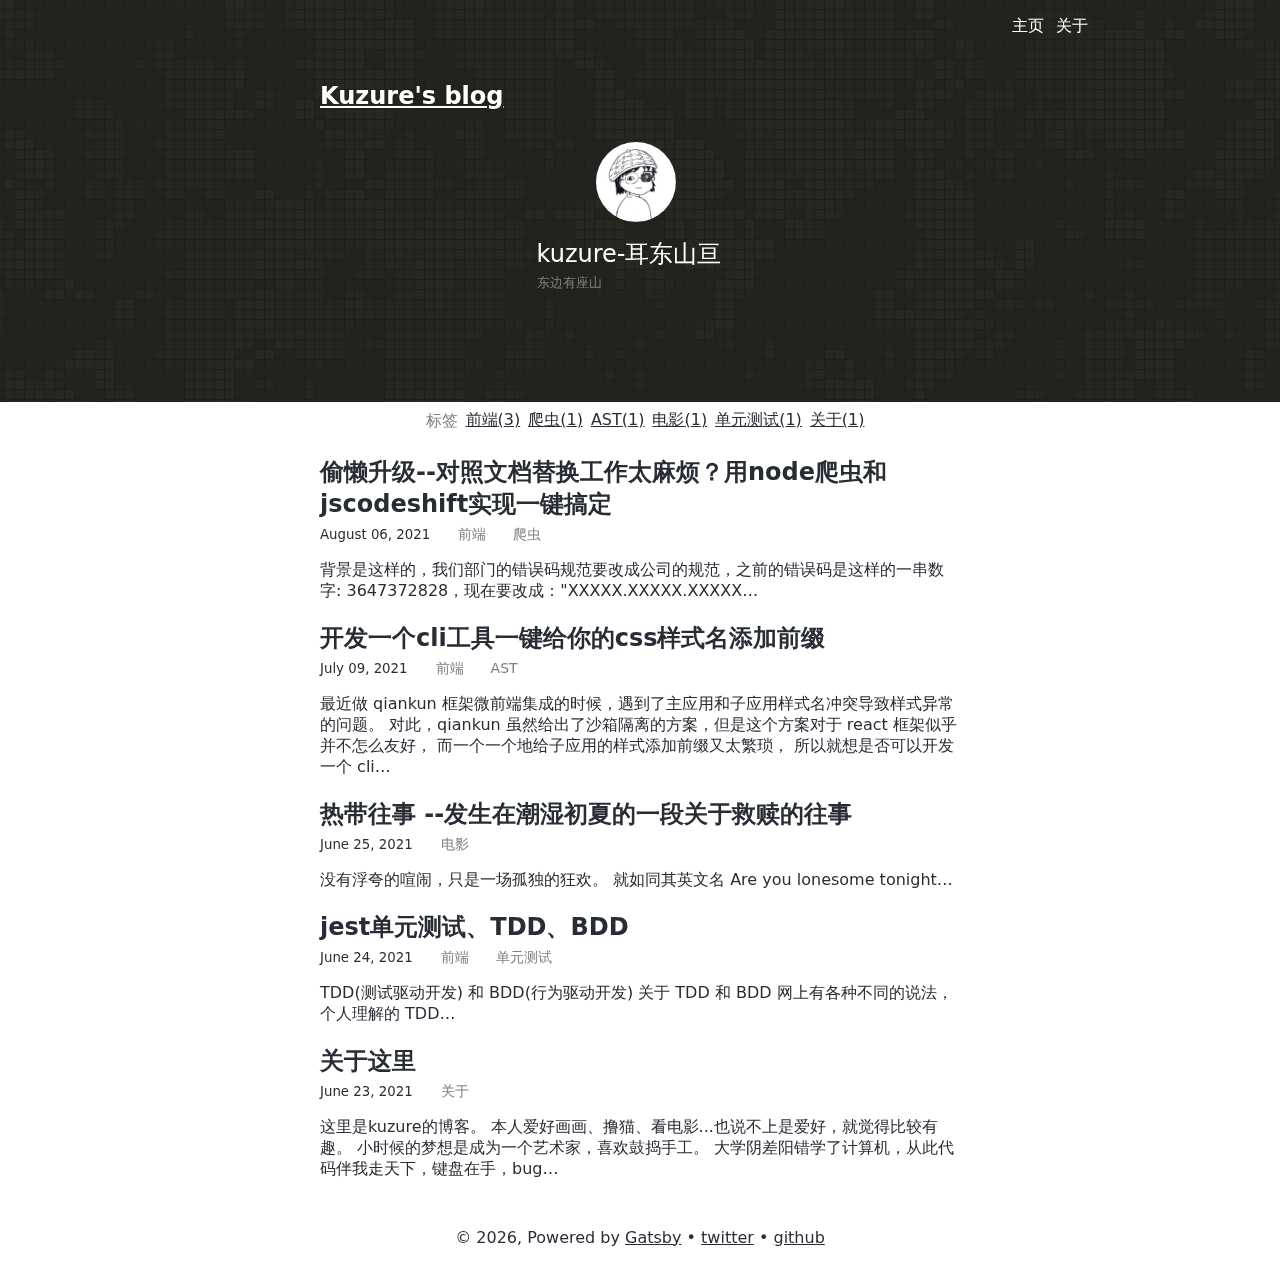
==== commit 92d60ce9: "Updates" ====
--- a/index.html
+++ b/index.html
@@ -1,9 +1,9 @@
-<!DOCTYPE html><html lang="en"><head><meta charSet="utf-8"/><meta http-equiv="x-ua-compatible" content="ie=edge"/><meta name="viewport" content="width=device-width, initial-scale=1, shrink-to-fit=no"/><style data-href="/styles.c1a2022b56d6f90c3ae4.css" data-identity="gatsby-global-css">:root{--reach-skip-nav:1}[data-reach-skip-nav-link]{clip:rect(0 0 0 0);border:0;height:1px;margin:-1px;overflow:hidden;padding:0;position:absolute;width:1px}[data-reach-skip-nav-link]:focus{clip:auto;background:#fff;height:auto;left:10px;padding:1rem;position:fixed;top:10px;width:auto;z-index:1}@font-face{font-family:octicons-link;src:url([data-uri]) format("woff")}.markdown-body{-ms-text-size-adjust:100%;-webkit-text-size-adjust:100%;word-wrap:break-word;color:#24292e;font-family:-apple-system,BlinkMacSystemFont,Segoe UI,Helvetica,Arial,sans-serif,Apple Color Emoji,Segoe UI Emoji,Segoe UI Symbol;font-size:16px;line-height:1.5}.markdown-body .pl-c{color:#6a737d}.markdown-body .pl-c1,.markdown-body .pl-s .pl-v{color:#005cc5}.markdown-body .pl-e,.markdown-body .pl-en{color:#6f42c1}.markdown-body .pl-s .pl-s1,.markdown-body .pl-smi{color:#24292e}.markdown-body .pl-ent{color:#22863a}.markdown-body .pl-k{color:#d73a49}.markdown-body .pl-pds,.markdown-body .pl-s,.markdown-body .pl-s .pl-pse .pl-s1,.markdown-body .pl-sr,.markdown-body .pl-sr .pl-cce,.markdown-body .pl-sr .pl-sra,.markdown-body .pl-sr .pl-sre{color:#032f62}.markdown-body .pl-smw,.markdown-body .pl-v{color:#e36209}.markdown-body .pl-bu{color:#b31d28}.markdown-body .pl-ii{background-color:#b31d28;color:#fafbfc}.markdown-body .pl-c2{background-color:#d73a49;color:#fafbfc}.markdown-body .pl-c2:before{content:"^M"}.markdown-body .pl-sr .pl-cce{color:#22863a;font-weight:700}.markdown-body .pl-ml{color:#735c0f}.markdown-body .pl-mh,.markdown-body .pl-mh .pl-en,.markdown-body .pl-ms{color:#005cc5;font-weight:700}.markdown-body .pl-mi{color:#24292e;font-style:italic}.markdown-body .pl-mb{color:#24292e;font-weight:700}.markdown-body .pl-md{background-color:#ffeef0;color:#b31d28}.markdown-body .pl-mi1{background-color:#f0fff4;color:#22863a}.markdown-body .pl-mc{background-color:#ffebda;color:#e36209}.markdown-body .pl-mi2{background-color:#005cc5;color:#f6f8fa}.markdown-body .pl-mdr{color:#6f42c1;font-weight:700}.markdown-body .pl-ba{color:#586069}.markdown-body .pl-sg{color:#959da5}.markdown-body .pl-corl{color:#032f62;text-decoration:underline}.markdown-body .octicon{fill:currentColor;display:inline-block;vertical-align:text-top}.markdown-body a{-webkit-text-decoration-skip:objects;background-color:transparent}.markdown-body a:active,.markdown-body a:hover{outline-width:0}.markdown-body strong{font-weight:inherit;font-weight:bolder}.markdown-body h1{margin:.67em 0}.markdown-body img{border-style:none}.markdown-body svg:not(:root){overflow:hidden}.markdown-body code,.markdown-body kbd,.markdown-body pre{font-family:monospace,monospace;font-size:1em}.markdown-body hr{box-sizing:content-box;overflow:visible}.markdown-body input{font:inherit;margin:0;overflow:visible}.markdown-body [type=checkbox]{box-sizing:border-box;padding:0}.markdown-body *{box-sizing:border-box}.markdown-body input{font-family:inherit;font-size:inherit;line-height:inherit}.markdown-body a{color:#0366d6;text-decoration:none}.markdown-body a:hover{text-decoration:underline}.markdown-body strong{font-weight:600}.markdown-body hr{background:transparent;border-bottom:1px solid #dfe2e5;height:0;margin:15px 0;overflow:hidden}.markdown-body hr:after,.markdown-body hr:before{content:"";display:table}.markdown-body hr:after{clear:both}.markdown-body table{border-collapse:collapse;border-spacing:0}.markdown-body td,.markdown-body th{padding:0}.markdown-body h1,.markdown-body h2,.markdown-body h3,.markdown-body h4,.markdown-body h5,.markdown-body h6{margin-bottom:0;margin-top:0}.markdown-body h1{font-size:32px;font-weight:600}.markdown-body h2{font-size:24px;font-weight:600}.markdown-body h3{font-size:20px;font-weight:600}.markdown-body h4{font-size:16px;font-weight:600}.markdown-body h5{font-size:14px;font-weight:600}.markdown-body h6{font-size:12px;font-weight:600}.markdown-body p{margin-bottom:10px;margin-top:0}.markdown-body blockquote{margin:0}.markdown-body ol,.markdown-body ul{margin-bottom:0;margin-top:0;padding-left:0}.markdown-body ol ol,.markdown-body ul ol{list-style-type:lower-roman}.markdown-body ol ol ol,.markdown-body ol ul ol,.markdown-body ul ol ol,.markdown-body ul ul ol{list-style-type:lower-alpha}.markdown-body dd{margin-left:0}.markdown-body code{font-family:SFMono-Regular,Consolas,Liberation Mono,Menlo,Courier,monospace;font-size:12px}.markdown-body pre{font:12px SFMono-Regular,Consolas,Liberation Mono,Menlo,Courier,monospace;margin-bottom:0;margin-top:0}.markdown-body .octicon{vertical-align:text-bottom}.markdown-body .pl-0{padding-left:0!important}.markdown-body .pl-1{padding-left:4px!important}.markdown-body .pl-2{padding-left:8px!important}.markdown-body .pl-3{padding-left:16px!important}.markdown-body .pl-4{padding-left:24px!important}.markdown-body .pl-5{padding-left:32px!important}.markdown-body .pl-6{padding-left:40px!important}.markdown-body:after,.markdown-body:before{content:"";display:table}.markdown-body:after{clear:both}.markdown-body>:first-child{margin-top:0!important}.markdown-body>:last-child{margin-bottom:0!important}.markdown-body a:not([href]){color:inherit;text-decoration:none}.markdown-body .anchor{float:left;line-height:1;margin-left:-20px;padding-right:4px}.markdown-body .anchor:focus{outline:none}.markdown-body blockquote,.markdown-body dl,.markdown-body ol,.markdown-body p,.markdown-body pre,.markdown-body table,.markdown-body ul{margin-bottom:16px;margin-top:0}.markdown-body hr{background-color:#e1e4e8;border:0;height:.25em;margin:24px 0;padding:0}.markdown-body blockquote{border-left:.25em solid #dfe2e5;color:#6a737d;padding:0 1em}.markdown-body blockquote>:first-child{margin-top:0}.markdown-body blockquote>:last-child{margin-bottom:0}.markdown-body kbd{border:1px solid #c6cbd1;border-bottom-color:#959da5;box-shadow:inset 0 -1px 0 #959da5;font-size:11px}.markdown-body h1,.markdown-body h2,.markdown-body h3,.markdown-body h4,.markdown-body h5,.markdown-body h6{font-weight:600;line-height:1.25;margin-bottom:16px;margin-top:24px}.markdown-body h1 .octicon-link,.markdown-body h2 .octicon-link,.markdown-body h3 .octicon-link,.markdown-body h4 .octicon-link,.markdown-body h5 .octicon-link,.markdown-body h6 .octicon-link{color:#1b1f23;vertical-align:middle;visibility:hidden}.markdown-body h1:hover .anchor,.markdown-body h2:hover .anchor,.markdown-body h3:hover .anchor,.markdown-body h4:hover .anchor,.markdown-body h5:hover .anchor,.markdown-body h6:hover .anchor{text-decoration:none}.markdown-body h1:hover .anchor .octicon-link,.markdown-body h2:hover .anchor .octicon-link,.markdown-body h3:hover .anchor .octicon-link,.markdown-body h4:hover .anchor .octicon-link,.markdown-body h5:hover .anchor .octicon-link,.markdown-body h6:hover .anchor .octicon-link{visibility:visible}.markdown-body h1{font-size:2em}.markdown-body h1,.markdown-body h2{border-bottom:1px solid #eaecef;padding-bottom:.3em}.markdown-body h2{font-size:1.5em}.markdown-body h3{font-size:1.25em}.markdown-body h4{font-size:1em}.markdown-body h5{font-size:.875em}.markdown-body h6{color:#6a737d;font-size:.85em}.markdown-body ol,.markdown-body ul{padding-left:2em}.markdown-body ol ol,.markdown-body ol ul,.markdown-body ul ol,.markdown-body ul ul{margin-bottom:0;margin-top:0}.markdown-body li>p{margin-top:16px}.markdown-body li+li{margin-top:.25em}.markdown-body dl{padding:0}.markdown-body dl dt{font-size:1em;font-style:italic;font-weight:600;margin-top:16px;padding:0}.markdown-body dl dd{margin-bottom:16px;padding:0 16px}.markdown-body table{display:block;overflow:auto;width:100%}.markdown-body table th{font-weight:600}.markdown-body table td,.markdown-body table th{border:1px solid #dfe2e5;padding:6px 13px}.markdown-body table tr{background-color:#fff;border-top:1px solid #c6cbd1}.markdown-body table tr:nth-child(2n){background-color:#f6f8fa}.markdown-body img{background-color:#fff;box-sizing:content-box;max-width:100%}.markdown-body code{background-color:rgba(27,31,35,.05);border-radius:3px;font-size:85%;margin:0;padding:.2em 0}.markdown-body code:after,.markdown-body code:before{content:"\A0";letter-spacing:-.2em}.markdown-body pre{word-wrap:normal}.markdown-body pre>code{background:transparent;border:0;font-size:100%;margin:0;padding:0;white-space:pre;word-break:normal}.markdown-body .highlight{margin-bottom:16px}.markdown-body .highlight pre{margin-bottom:0;word-break:normal}.markdown-body .highlight pre,.markdown-body pre{background-color:#f6f8fa;border-radius:3px;font-size:85%;line-height:1.45;overflow:auto;padding:16px}.markdown-body pre code{word-wrap:normal;background-color:transparent;border:0;display:inline;line-height:inherit;margin:0;max-width:auto;overflow:visible;padding:0}.markdown-body pre code:after,.markdown-body pre code:before{content:normal}.markdown-body .full-commit .btn-outline:not(:disabled):hover{border-color:#005cc5;color:#005cc5}.markdown-body kbd{background-color:#fafbfc;border:1px solid #d1d5da;border-bottom-color:#c6cbd1;border-radius:3px;box-shadow:inset 0 -1px 0 #c6cbd1;color:#444d56;display:inline-block;font:11px SFMono-Regular,Consolas,Liberation Mono,Menlo,Courier,monospace;line-height:10px;padding:3px 5px;vertical-align:middle}.markdown-body :checked+.radio-label{border-color:#0366d6;position:relative;z-index:1}.markdown-body .task-list-item{list-style-type:none}.markdown-body .task-list-item+.task-list-item{margin-top:3px}.markdown-body .task-list-item input{margin:0 .2em .25em -1.6em;vertical-align:middle}.markdown-body hr{border-bottom-color:#eee}.gt-container{font-size:16px}.gt-container,.gt-container *{box-sizing:border-box}.gt-container a{color:#6190e8}.gt-container a:hover{border-color:#81a6ed;color:#81a6ed}.gt-container a.is--active{color:#333;cursor:default!important}.gt-container a.is--active:hover{color:#333}.gt-container .hide{display:none!important}.gt-container .gt-svg{display:inline-block;height:1em;vertical-align:sub;width:1em}.gt-container .gt-svg svg{fill:#6190e8;height:100%;width:100%}.gt-container .gt-ico{display:inline-block}.gt-container .gt-ico-text{margin-left:.3125em}.gt-container .gt-ico-github,.gt-container .gt-ico-github .gt-svg{height:100%;width:100%}.gt-container .gt-ico-github svg{fill:inherit}.gt-container .gt-spinner{position:relative}.gt-container .gt-spinner:before{-webkit-animation:gt-kf-rotate .6s linear infinite;animation:gt-kf-rotate .6s linear infinite;border:1px solid #fff;border-radius:50%;border-top-color:#6190e8;box-sizing:border-box;content:"";height:.75em;margin-left:-.375em;margin-top:-.1875em;position:absolute;top:3px;width:.75em}.gt-container .gt-loader{-webkit-animation:gt-kf-rotate 1.5s ease infinite;animation:gt-kf-rotate 1.5s ease infinite;border:1px solid #999;border-radius:50%;display:inline-block;font-style:normal;height:1.75em;line-height:1.75em;position:relative;width:1.75em}.gt-container .gt-loader:before{background-color:#999;border-radius:50%;content:"";display:block;height:.375em;left:50%;margin-left:-.1875em;margin-top:-.1875em;position:absolute;top:0;width:.375em}.gt-container .gt-avatar{display:inline-block;height:3.125em;width:3.125em}@media (max-width:479px){.gt-container .gt-avatar{height:2em;width:2em}}.gt-container .gt-avatar img{border-radius:3px;height:auto;width:100%}.gt-container .gt-avatar-github{cursor:pointer;height:3em;width:3em}@media (max-width:479px){.gt-container .gt-avatar-github{height:1.875em;width:1.875em}}.gt-container .gt-btn{background-color:#6190e8;border:1px solid #6190e8;border-radius:5px;color:#fff;cursor:pointer;display:inline-block;font-size:.75em;line-height:1;outline:none;padding:.75em 1.25em;text-decoration:none;white-space:nowrap}.gt-container .gt-btn-text{font-weight:400}.gt-container .gt-btn-loading{display:inline-block;height:1em;margin-left:.5em;position:relative;vertical-align:top;width:.75em}.gt-container .gt-btn.is--disable{cursor:not-allowed;opacity:.5}.gt-container .gt-btn-login{margin-right:0}.gt-container .gt-btn-preview{background-color:#fff;color:#6190e8}.gt-container .gt-btn-preview:hover{background-color:#f2f2f2;border-color:#81a6ed}.gt-container .gt-btn-public:hover{background-color:#81a6ed;border-color:#81a6ed}.gt-container .gt-error{color:#ff3860;margin:.625em;text-align:center}.gt-container .gt-initing{padding:1.25em 0;text-align:center}.gt-container .gt-initing-text{font-size:92%;margin:.625em auto}.gt-container .gt-no-init{padding:1.25em 0;text-align:center}.gt-container .gt-link{border-bottom:1px dotted #6190e8}.gt-container .gt-link-counts,.gt-container .gt-link-project{text-decoration:none}.gt-container .gt-meta{border-bottom:1px solid #e9e9e9;font-size:1em;margin:1.25em 0;padding:1em 0;position:relative;z-index:10}.gt-container .gt-meta:after,.gt-container .gt-meta:before{content:" ";display:table}.gt-container .gt-meta:after{clear:both}.gt-container .gt-counts{margin:0 .625em 0 0}.gt-container .gt-user{float:right;font-size:92%;margin:0}.gt-container .gt-user-pic{height:16px;margin-right:.5em;vertical-align:top;width:16px}.gt-container .gt-user-inner{cursor:pointer;display:inline-block}.gt-container .gt-user .gt-ico{margin:0 0 0 .3125em}.gt-container .gt-user .gt-ico svg{fill:inherit}.gt-container .gt-user .is--poping .gt-ico svg{fill:#6190e8}.gt-container .gt-version{color:#a1a1a1;margin-left:.375em}.gt-container .gt-copyright{border-top:1px solid #e9e9e9;margin:0 .9375em .5em;padding-top:.5em}.gt-container .gt-popup{background:#fff;border:1px solid #e9e9e9;display:inline-block;font-size:.875em;letter-spacing:.5px;padding:.625em 0;position:absolute;right:0;top:2.375em}.gt-container .gt-popup .gt-action{cursor:pointer;display:block;margin:.5em 0;padding:0 1.125em;position:relative;text-decoration:none}.gt-container .gt-popup .gt-action.is--active:before{background:#6190e8;content:"";height:.25em;left:.5em;position:absolute;top:.4375em;width:.25em}.gt-container .gt-header{display:flex;position:relative}.gt-container .gt-header-comment{flex:1 1;margin-left:1.25em}@media (max-width:479px){.gt-container .gt-header-comment{margin-left:.875em}}.gt-container .gt-header-textarea{word-wrap:break-word;background-color:#f6f6f6;border:1px solid rgba(0,0,0,.1);border-radius:5px;box-sizing:border-box;display:block;font-size:.875em;max-height:15em;min-height:5.125em;outline:none;padding:.75em;resize:vertical;transition:all .25s ease;width:100%}.gt-container .gt-header-textarea:hover{background-color:#fbfbfb}.gt-container .gt-header-preview{background-color:#f6f6f6;border:1px solid rgba(0,0,0,.1);border-radius:5px;padding:.75em}.gt-container .gt-header-controls{margin:.75em 0 0;position:relative}.gt-container .gt-header-controls:after,.gt-container .gt-header-controls:before{content:" ";display:table}.gt-container .gt-header-controls:after{clear:both}@media (max-width:479px){.gt-container .gt-header-controls{margin:0}}.gt-container .gt-header-controls-tip{color:#6190e8;font-size:.875em;text-decoration:none;vertical-align:sub}@media (max-width:479px){.gt-container .gt-header-controls-tip{display:none}}.gt-container .gt-header-controls .gt-btn{float:right;margin-left:1.25em}@media (max-width:479px){.gt-container .gt-header-controls .gt-btn{float:none;margin:.75em 0 0;width:100%}}.gt-container:after{bottom:100%;content:"";left:0;opacity:0;position:fixed;right:0;top:0}.gt-container.gt-input-focused{position:relative}.gt-container.gt-input-focused:after{background:#000;bottom:0;content:"";left:0;opacity:.6;position:fixed;right:0;top:0;transition:opacity .3s,bottom 0s;z-index:9999}.gt-container.gt-input-focused .gt-header-comment{z-index:10000}.gt-container .gt-comments{padding-top:1.25em}.gt-container .gt-comments-null{text-align:center}.gt-container .gt-comments-controls{margin:1.25em 0;text-align:center}.gt-container .gt-comment{display:flex;padding:.625em 0;position:relative}.gt-container .gt-comment-content{background-color:#f9f9f9;flex:1 1;margin-left:1.25em;overflow:auto;padding:.75em 1em;transition:all .25s ease}.gt-container .gt-comment-content:hover{box-shadow:0 .625em 3.75em 0 #f4f4f4}@media (max-width:479px){.gt-container .gt-comment-content{margin-left:.875em;padding:.625em .75em}}.gt-container .gt-comment-header{font-size:.875em;margin-bottom:.5em;position:relative}.gt-container .gt-comment-block-1{float:right;height:1.375em;width:2em}.gt-container .gt-comment-block-2{float:right;height:1.375em;width:4em}.gt-container .gt-comment-username{color:#6190e8;font-weight:500;text-decoration:none}.gt-container .gt-comment-username:hover{text-decoration:underline}.gt-container .gt-comment-date,.gt-container .gt-comment-text{color:#a1a1a1;margin-left:.5em}.gt-container .gt-comment-edit,.gt-container .gt-comment-like,.gt-container .gt-comment-reply{height:1.375em;position:absolute}.gt-container .gt-comment-edit:hover,.gt-container .gt-comment-like:hover,.gt-container .gt-comment-reply:hover{cursor:pointer}.gt-container .gt-comment-like{right:2em;top:0}.gt-container .gt-comment-edit,.gt-container .gt-comment-reply{right:0;top:0}.gt-container .gt-comment-body{color:#333!important}.gt-container .gt-comment-body .email-hidden-toggle a{background:#dfe2e5;border-radius:1px;color:#444d56;display:inline-block;font-size:12px;font-weight:600;height:12px;line-height:6px;padding:0 9px;text-decoration:none;vertical-align:middle}.gt-container .gt-comment-body .email-hidden-toggle a:hover{background-color:#c6cbd1}.gt-container .gt-comment-body .email-hidden-reply{display:none;white-space:pre-wrap}.gt-container .gt-comment-body .email-hidden-reply .email-signature-reply{border-left:4px solid #dfe2e5;color:#586069;margin:15px 0;padding:0 15px}.gt-container .gt-comment-body .email-hidden-reply.expanded{display:block}.gt-container .gt-comment-admin .gt-comment-content{background-color:#f6f9fe}@-webkit-keyframes gt-kf-rotate{0%{-webkit-transform:rotate(0);transform:rotate(0)}to{-webkit-transform:rotate(1turn);transform:rotate(1turn)}}@keyframes gt-kf-rotate{0%{-webkit-transform:rotate(0);transform:rotate(0)}to{-webkit-transform:rotate(1turn);transform:rotate(1turn)}}.icon{fill:currentColor;color:#fff!important;height:1em;margin-right:2px;overflow:hidden;vertical-align:-.15em;width:1em}.github-icon{margin-left:4px}</style><meta name="generator" content="Gatsby 3.8.0"/><style>.gatsby-image-wrapper{position:relative;overflow:hidden}.gatsby-image-wrapper img{bottom:0;height:100%;left:0;margin:0;max-width:none;padding:0;position:absolute;right:0;top:0;width:100%;object-fit:cover}.gatsby-image-wrapper [data-main-image]{opacity:0;transform:translateZ(0);transition:opacity .25s linear;will-change:opacity}.gatsby-image-wrapper-constrained{display:inline-block;vertical-align:top}</style><noscript><style>.gatsby-image-wrapper noscript [data-main-image]{opacity:1!important}.gatsby-image-wrapper [data-placeholder-image]{opacity:0!important}</style></noscript><script type="module">const e="undefined"!=typeof HTMLImageElement&&"loading"in HTMLImageElement.prototype;e&&document.body.addEventListener("load",(function(e){if(void 0===e.target.dataset.mainImage)return;if(void 0===e.target.dataset.gatsbyImageSsr)return;const t=e.target;let a=null,n=t;for(;null===a&&n;)void 0!==n.parentNode.dataset.gatsbyImageWrapper&&(a=n.parentNode),n=n.parentNode;const o=a.querySelector("[data-placeholder-image]"),r=new Image;r.src=t.currentSrc,r.decode().catch((()=>{})).then((()=>{t.style.opacity=1,o&&(o.style.opacity=0,o.style.transition="opacity 500ms linear")}))}),!0);</script><title data-react-helmet="true">Home | Kuzure&#x27;s blog</title><meta data-react-helmet="true" name="description" content="Kuzure&#x27;s blog"/><meta data-react-helmet="true" property="og:title" content="Home"/><meta data-react-helmet="true" property="og:description" content="Kuzure&#x27;s blog"/><meta data-react-helmet="true" property="og:type" content="website"/><meta data-react-helmet="true" name="twitter:creator" content="kuzure-东山"/><meta data-react-helmet="true" name="twitter:title" content="Home"/><meta data-react-helmet="true" name="twitter:description" content="Kuzure&#x27;s blog"/><meta data-react-helmet="true" name="twitter:card" content="summary"/><link rel="icon" href="/favicon-32x32.png?v=fe79452f2bf834ff9bf8cf2684783a6b" type="image/png"/><link rel="manifest" href="/manifest.webmanifest" crossorigin="anonymous"/><link rel="apple-touch-icon" sizes="48x48" href="/icons/icon-48x48.png?v=fe79452f2bf834ff9bf8cf2684783a6b"/><link rel="apple-touch-icon" sizes="72x72" href="/icons/icon-72x72.png?v=fe79452f2bf834ff9bf8cf2684783a6b"/><link rel="apple-touch-icon" sizes="96x96" href="/icons/icon-96x96.png?v=fe79452f2bf834ff9bf8cf2684783a6b"/><link rel="apple-touch-icon" sizes="144x144" href="/icons/icon-144x144.png?v=fe79452f2bf834ff9bf8cf2684783a6b"/><link rel="apple-touch-icon" sizes="192x192" href="/icons/icon-192x192.png?v=fe79452f2bf834ff9bf8cf2684783a6b"/><link rel="apple-touch-icon" sizes="256x256" href="/icons/icon-256x256.png?v=fe79452f2bf834ff9bf8cf2684783a6b"/><link rel="apple-touch-icon" sizes="384x384" href="/icons/icon-384x384.png?v=fe79452f2bf834ff9bf8cf2684783a6b"/><link rel="apple-touch-icon" sizes="512x512" href="/icons/icon-512x512.png?v=fe79452f2bf834ff9bf8cf2684783a6b"/><link as="script" rel="preload" href="/webpack-runtime-d9647e5f828b6c867fa4.js"/><link as="script" rel="preload" href="/framework-83c4af4e5826768a26d2.js"/><link as="script" rel="preload" href="/app-6f15860e55dcb5c56d9e.js"/><link as="script" rel="preload" href="/594a10c5e594bd3faaa0b3336dcd5755131ca933-d8a505556d1d6460083f.js"/><link as="script" rel="preload" href="/799b9e28ec84f08939ab3af68c08e0b6efc8bad3-a64b1b520664c8c5c5c8.js"/><link as="script" rel="preload" href="/component---node-modules-gatsby-theme-blog-core-src-templates-posts-query-js-3a09ebe4b6be5079ca05.js"/><link as="fetch" rel="preload" href="/page-data/index/page-data.json" crossorigin="anonymous"/><link as="fetch" rel="preload" href="/page-data/sq/d/2744905544.json" crossorigin="anonymous"/><link as="fetch" rel="preload" href="/page-data/sq/d/3090755652.json" crossorigin="anonymous"/><link as="fetch" rel="preload" href="/page-data/sq/d/764694655.json" crossorigin="anonymous"/><link as="fetch" rel="preload" href="/page-data/app-data.json" crossorigin="anonymous"/></head><body><script>(function() { try {
+<!DOCTYPE html><html lang="en"><head><meta charSet="utf-8"/><meta http-equiv="x-ua-compatible" content="ie=edge"/><meta name="viewport" content="width=device-width, initial-scale=1, shrink-to-fit=no"/><style data-href="/styles.4b253add00147390cb5c.css" data-identity="gatsby-global-css">:root{--reach-skip-nav:1}[data-reach-skip-nav-link]{clip:rect(0 0 0 0);border:0;height:1px;margin:-1px;overflow:hidden;padding:0;position:absolute;width:1px}[data-reach-skip-nav-link]:focus{clip:auto;background:#fff;height:auto;left:10px;padding:1rem;position:fixed;top:10px;width:auto;z-index:1}.icon{fill:currentColor;color:#fff!important;height:1em;margin-right:2px;overflow:hidden;vertical-align:-.15em;width:1em}.github-icon{margin-left:4px}.header-nav-hover{background-color:hsla(0,100%,99%,.8);box-shadow:0 0 4px rgba(0,0,0,.27);top:-52px!important}@font-face{font-family:octicons-link;src:url([data-uri]) format("woff")}.markdown-body{-ms-text-size-adjust:100%;-webkit-text-size-adjust:100%;word-wrap:break-word;color:#24292e;font-family:-apple-system,BlinkMacSystemFont,Segoe UI,Helvetica,Arial,sans-serif,Apple Color Emoji,Segoe UI Emoji,Segoe UI Symbol;font-size:16px;line-height:1.5}.markdown-body .pl-c{color:#6a737d}.markdown-body .pl-c1,.markdown-body .pl-s .pl-v{color:#005cc5}.markdown-body .pl-e,.markdown-body .pl-en{color:#6f42c1}.markdown-body .pl-s .pl-s1,.markdown-body .pl-smi{color:#24292e}.markdown-body .pl-ent{color:#22863a}.markdown-body .pl-k{color:#d73a49}.markdown-body .pl-pds,.markdown-body .pl-s,.markdown-body .pl-s .pl-pse .pl-s1,.markdown-body .pl-sr,.markdown-body .pl-sr .pl-cce,.markdown-body .pl-sr .pl-sra,.markdown-body .pl-sr .pl-sre{color:#032f62}.markdown-body .pl-smw,.markdown-body .pl-v{color:#e36209}.markdown-body .pl-bu{color:#b31d28}.markdown-body .pl-ii{background-color:#b31d28;color:#fafbfc}.markdown-body .pl-c2{background-color:#d73a49;color:#fafbfc}.markdown-body .pl-c2:before{content:"^M"}.markdown-body .pl-sr .pl-cce{color:#22863a;font-weight:700}.markdown-body .pl-ml{color:#735c0f}.markdown-body .pl-mh,.markdown-body .pl-mh .pl-en,.markdown-body .pl-ms{color:#005cc5;font-weight:700}.markdown-body .pl-mi{color:#24292e;font-style:italic}.markdown-body .pl-mb{color:#24292e;font-weight:700}.markdown-body .pl-md{background-color:#ffeef0;color:#b31d28}.markdown-body .pl-mi1{background-color:#f0fff4;color:#22863a}.markdown-body .pl-mc{background-color:#ffebda;color:#e36209}.markdown-body .pl-mi2{background-color:#005cc5;color:#f6f8fa}.markdown-body .pl-mdr{color:#6f42c1;font-weight:700}.markdown-body .pl-ba{color:#586069}.markdown-body .pl-sg{color:#959da5}.markdown-body .pl-corl{color:#032f62;text-decoration:underline}.markdown-body .octicon{fill:currentColor;display:inline-block;vertical-align:text-top}.markdown-body a{-webkit-text-decoration-skip:objects;background-color:transparent}.markdown-body a:active,.markdown-body a:hover{outline-width:0}.markdown-body strong{font-weight:inherit;font-weight:bolder}.markdown-body h1{margin:.67em 0}.markdown-body img{border-style:none}.markdown-body svg:not(:root){overflow:hidden}.markdown-body code,.markdown-body kbd,.markdown-body pre{font-family:monospace,monospace;font-size:1em}.markdown-body hr{box-sizing:content-box;overflow:visible}.markdown-body input{font:inherit;margin:0;overflow:visible}.markdown-body [type=checkbox]{box-sizing:border-box;padding:0}.markdown-body *{box-sizing:border-box}.markdown-body input{font-family:inherit;font-size:inherit;line-height:inherit}.markdown-body a{color:#0366d6;text-decoration:none}.markdown-body a:hover{text-decoration:underline}.markdown-body strong{font-weight:600}.markdown-body hr{background:transparent;border-bottom:1px solid #dfe2e5;height:0;margin:15px 0;overflow:hidden}.markdown-body hr:after,.markdown-body hr:before{content:"";display:table}.markdown-body hr:after{clear:both}.markdown-body table{border-collapse:collapse;border-spacing:0}.markdown-body td,.markdown-body th{padding:0}.markdown-body h1,.markdown-body h2,.markdown-body h3,.markdown-body h4,.markdown-body h5,.markdown-body h6{margin-bottom:0;margin-top:0}.markdown-body h1{font-size:32px;font-weight:600}.markdown-body h2{font-size:24px;font-weight:600}.markdown-body h3{font-size:20px;font-weight:600}.markdown-body h4{font-size:16px;font-weight:600}.markdown-body h5{font-size:14px;font-weight:600}.markdown-body h6{font-size:12px;font-weight:600}.markdown-body p{margin-bottom:10px;margin-top:0}.markdown-body blockquote{margin:0}.markdown-body ol,.markdown-body ul{margin-bottom:0;margin-top:0;padding-left:0}.markdown-body ol ol,.markdown-body ul ol{list-style-type:lower-roman}.markdown-body ol ol ol,.markdown-body ol ul ol,.markdown-body ul ol ol,.markdown-body ul ul ol{list-style-type:lower-alpha}.markdown-body dd{margin-left:0}.markdown-body code{font-family:SFMono-Regular,Consolas,Liberation Mono,Menlo,Courier,monospace;font-size:12px}.markdown-body pre{font:12px SFMono-Regular,Consolas,Liberation Mono,Menlo,Courier,monospace;margin-bottom:0;margin-top:0}.markdown-body .octicon{vertical-align:text-bottom}.markdown-body .pl-0{padding-left:0!important}.markdown-body .pl-1{padding-left:4px!important}.markdown-body .pl-2{padding-left:8px!important}.markdown-body .pl-3{padding-left:16px!important}.markdown-body .pl-4{padding-left:24px!important}.markdown-body .pl-5{padding-left:32px!important}.markdown-body .pl-6{padding-left:40px!important}.markdown-body:after,.markdown-body:before{content:"";display:table}.markdown-body:after{clear:both}.markdown-body>:first-child{margin-top:0!important}.markdown-body>:last-child{margin-bottom:0!important}.markdown-body a:not([href]){color:inherit;text-decoration:none}.markdown-body .anchor{float:left;line-height:1;margin-left:-20px;padding-right:4px}.markdown-body .anchor:focus{outline:none}.markdown-body blockquote,.markdown-body dl,.markdown-body ol,.markdown-body p,.markdown-body pre,.markdown-body table,.markdown-body ul{margin-bottom:16px;margin-top:0}.markdown-body hr{background-color:#e1e4e8;border:0;height:.25em;margin:24px 0;padding:0}.markdown-body blockquote{border-left:.25em solid #dfe2e5;color:#6a737d;padding:0 1em}.markdown-body blockquote>:first-child{margin-top:0}.markdown-body blockquote>:last-child{margin-bottom:0}.markdown-body kbd{border:1px solid #c6cbd1;border-bottom-color:#959da5;box-shadow:inset 0 -1px 0 #959da5;font-size:11px}.markdown-body h1,.markdown-body h2,.markdown-body h3,.markdown-body h4,.markdown-body h5,.markdown-body h6{font-weight:600;line-height:1.25;margin-bottom:16px;margin-top:24px}.markdown-body h1 .octicon-link,.markdown-body h2 .octicon-link,.markdown-body h3 .octicon-link,.markdown-body h4 .octicon-link,.markdown-body h5 .octicon-link,.markdown-body h6 .octicon-link{color:#1b1f23;vertical-align:middle;visibility:hidden}.markdown-body h1:hover .anchor,.markdown-body h2:hover .anchor,.markdown-body h3:hover .anchor,.markdown-body h4:hover .anchor,.markdown-body h5:hover .anchor,.markdown-body h6:hover .anchor{text-decoration:none}.markdown-body h1:hover .anchor .octicon-link,.markdown-body h2:hover .anchor .octicon-link,.markdown-body h3:hover .anchor .octicon-link,.markdown-body h4:hover .anchor .octicon-link,.markdown-body h5:hover .anchor .octicon-link,.markdown-body h6:hover .anchor .octicon-link{visibility:visible}.markdown-body h1{font-size:2em}.markdown-body h1,.markdown-body h2{border-bottom:1px solid #eaecef;padding-bottom:.3em}.markdown-body h2{font-size:1.5em}.markdown-body h3{font-size:1.25em}.markdown-body h4{font-size:1em}.markdown-body h5{font-size:.875em}.markdown-body h6{color:#6a737d;font-size:.85em}.markdown-body ol,.markdown-body ul{padding-left:2em}.markdown-body ol ol,.markdown-body ol ul,.markdown-body ul ol,.markdown-body ul ul{margin-bottom:0;margin-top:0}.markdown-body li>p{margin-top:16px}.markdown-body li+li{margin-top:.25em}.markdown-body dl{padding:0}.markdown-body dl dt{font-size:1em;font-style:italic;font-weight:600;margin-top:16px;padding:0}.markdown-body dl dd{margin-bottom:16px;padding:0 16px}.markdown-body table{display:block;overflow:auto;width:100%}.markdown-body table th{font-weight:600}.markdown-body table td,.markdown-body table th{border:1px solid #dfe2e5;padding:6px 13px}.markdown-body table tr{background-color:#fff;border-top:1px solid #c6cbd1}.markdown-body table tr:nth-child(2n){background-color:#f6f8fa}.markdown-body img{background-color:#fff;box-sizing:content-box;max-width:100%}.markdown-body code{background-color:rgba(27,31,35,.05);border-radius:3px;font-size:85%;margin:0;padding:.2em 0}.markdown-body code:after,.markdown-body code:before{content:"\A0";letter-spacing:-.2em}.markdown-body pre{word-wrap:normal}.markdown-body pre>code{background:transparent;border:0;font-size:100%;margin:0;padding:0;white-space:pre;word-break:normal}.markdown-body .highlight{margin-bottom:16px}.markdown-body .highlight pre{margin-bottom:0;word-break:normal}.markdown-body .highlight pre,.markdown-body pre{background-color:#f6f8fa;border-radius:3px;font-size:85%;line-height:1.45;overflow:auto;padding:16px}.markdown-body pre code{word-wrap:normal;background-color:transparent;border:0;display:inline;line-height:inherit;margin:0;max-width:auto;overflow:visible;padding:0}.markdown-body pre code:after,.markdown-body pre code:before{content:normal}.markdown-body .full-commit .btn-outline:not(:disabled):hover{border-color:#005cc5;color:#005cc5}.markdown-body kbd{background-color:#fafbfc;border:1px solid #d1d5da;border-bottom-color:#c6cbd1;border-radius:3px;box-shadow:inset 0 -1px 0 #c6cbd1;color:#444d56;display:inline-block;font:11px SFMono-Regular,Consolas,Liberation Mono,Menlo,Courier,monospace;line-height:10px;padding:3px 5px;vertical-align:middle}.markdown-body :checked+.radio-label{border-color:#0366d6;position:relative;z-index:1}.markdown-body .task-list-item{list-style-type:none}.markdown-body .task-list-item+.task-list-item{margin-top:3px}.markdown-body .task-list-item input{margin:0 .2em .25em -1.6em;vertical-align:middle}.markdown-body hr{border-bottom-color:#eee}.gt-container{font-size:16px}.gt-container,.gt-container *{box-sizing:border-box}.gt-container a{color:#6190e8}.gt-container a:hover{border-color:#81a6ed;color:#81a6ed}.gt-container a.is--active{color:#333;cursor:default!important}.gt-container a.is--active:hover{color:#333}.gt-container .hide{display:none!important}.gt-container .gt-svg{display:inline-block;height:1em;vertical-align:sub;width:1em}.gt-container .gt-svg svg{fill:#6190e8;height:100%;width:100%}.gt-container .gt-ico{display:inline-block}.gt-container .gt-ico-text{margin-left:.3125em}.gt-container .gt-ico-github,.gt-container .gt-ico-github .gt-svg{height:100%;width:100%}.gt-container .gt-ico-github svg{fill:inherit}.gt-container .gt-spinner{position:relative}.gt-container .gt-spinner:before{-webkit-animation:gt-kf-rotate .6s linear infinite;animation:gt-kf-rotate .6s linear infinite;border:1px solid #fff;border-radius:50%;border-top-color:#6190e8;box-sizing:border-box;content:"";height:.75em;margin-left:-.375em;margin-top:-.1875em;position:absolute;top:3px;width:.75em}.gt-container .gt-loader{-webkit-animation:gt-kf-rotate 1.5s ease infinite;animation:gt-kf-rotate 1.5s ease infinite;border:1px solid #999;border-radius:50%;display:inline-block;font-style:normal;height:1.75em;line-height:1.75em;position:relative;width:1.75em}.gt-container .gt-loader:before{background-color:#999;border-radius:50%;content:"";display:block;height:.375em;left:50%;margin-left:-.1875em;margin-top:-.1875em;position:absolute;top:0;width:.375em}.gt-container .gt-avatar{display:inline-block;height:3.125em;width:3.125em}@media (max-width:479px){.gt-container .gt-avatar{height:2em;width:2em}}.gt-container .gt-avatar img{border-radius:3px;height:auto;width:100%}.gt-container .gt-avatar-github{cursor:pointer;height:3em;width:3em}@media (max-width:479px){.gt-container .gt-avatar-github{height:1.875em;width:1.875em}}.gt-container .gt-btn{background-color:#6190e8;border:1px solid #6190e8;border-radius:5px;color:#fff;cursor:pointer;display:inline-block;font-size:.75em;line-height:1;outline:none;padding:.75em 1.25em;text-decoration:none;white-space:nowrap}.gt-container .gt-btn-text{font-weight:400}.gt-container .gt-btn-loading{display:inline-block;height:1em;margin-left:.5em;position:relative;vertical-align:top;width:.75em}.gt-container .gt-btn.is--disable{cursor:not-allowed;opacity:.5}.gt-container .gt-btn-login{margin-right:0}.gt-container .gt-btn-preview{background-color:#fff;color:#6190e8}.gt-container .gt-btn-preview:hover{background-color:#f2f2f2;border-color:#81a6ed}.gt-container .gt-btn-public:hover{background-color:#81a6ed;border-color:#81a6ed}.gt-container .gt-error{color:#ff3860;margin:.625em;text-align:center}.gt-container .gt-initing{padding:1.25em 0;text-align:center}.gt-container .gt-initing-text{font-size:92%;margin:.625em auto}.gt-container .gt-no-init{padding:1.25em 0;text-align:center}.gt-container .gt-link{border-bottom:1px dotted #6190e8}.gt-container .gt-link-counts,.gt-container .gt-link-project{text-decoration:none}.gt-container .gt-meta{border-bottom:1px solid #e9e9e9;font-size:1em;margin:1.25em 0;padding:1em 0;position:relative;z-index:10}.gt-container .gt-meta:after,.gt-container .gt-meta:before{content:" ";display:table}.gt-container .gt-meta:after{clear:both}.gt-container .gt-counts{margin:0 .625em 0 0}.gt-container .gt-user{float:right;font-size:92%;margin:0}.gt-container .gt-user-pic{height:16px;margin-right:.5em;vertical-align:top;width:16px}.gt-container .gt-user-inner{cursor:pointer;display:inline-block}.gt-container .gt-user .gt-ico{margin:0 0 0 .3125em}.gt-container .gt-user .gt-ico svg{fill:inherit}.gt-container .gt-user .is--poping .gt-ico svg{fill:#6190e8}.gt-container .gt-version{color:#a1a1a1;margin-left:.375em}.gt-container .gt-copyright{border-top:1px solid #e9e9e9;margin:0 .9375em .5em;padding-top:.5em}.gt-container .gt-popup{background:#fff;border:1px solid #e9e9e9;display:inline-block;font-size:.875em;letter-spacing:.5px;padding:.625em 0;position:absolute;right:0;top:2.375em}.gt-container .gt-popup .gt-action{cursor:pointer;display:block;margin:.5em 0;padding:0 1.125em;position:relative;text-decoration:none}.gt-container .gt-popup .gt-action.is--active:before{background:#6190e8;content:"";height:.25em;left:.5em;position:absolute;top:.4375em;width:.25em}.gt-container .gt-header{display:flex;position:relative}.gt-container .gt-header-comment{flex:1 1;margin-left:1.25em}@media (max-width:479px){.gt-container .gt-header-comment{margin-left:.875em}}.gt-container .gt-header-textarea{word-wrap:break-word;background-color:#f6f6f6;border:1px solid rgba(0,0,0,.1);border-radius:5px;box-sizing:border-box;display:block;font-size:.875em;max-height:15em;min-height:5.125em;outline:none;padding:.75em;resize:vertical;transition:all .25s ease;width:100%}.gt-container .gt-header-textarea:hover{background-color:#fbfbfb}.gt-container .gt-header-preview{background-color:#f6f6f6;border:1px solid rgba(0,0,0,.1);border-radius:5px;padding:.75em}.gt-container .gt-header-controls{margin:.75em 0 0;position:relative}.gt-container .gt-header-controls:after,.gt-container .gt-header-controls:before{content:" ";display:table}.gt-container .gt-header-controls:after{clear:both}@media (max-width:479px){.gt-container .gt-header-controls{margin:0}}.gt-container .gt-header-controls-tip{color:#6190e8;font-size:.875em;text-decoration:none;vertical-align:sub}@media (max-width:479px){.gt-container .gt-header-controls-tip{display:none}}.gt-container .gt-header-controls .gt-btn{float:right;margin-left:1.25em}@media (max-width:479px){.gt-container .gt-header-controls .gt-btn{float:none;margin:.75em 0 0;width:100%}}.gt-container:after{bottom:100%;content:"";left:0;opacity:0;position:fixed;right:0;top:0}.gt-container.gt-input-focused{position:relative}.gt-container.gt-input-focused:after{background:#000;bottom:0;content:"";left:0;opacity:.6;position:fixed;right:0;top:0;transition:opacity .3s,bottom 0s;z-index:9999}.gt-container.gt-input-focused .gt-header-comment{z-index:10000}.gt-container .gt-comments{padding-top:1.25em}.gt-container .gt-comments-null{text-align:center}.gt-container .gt-comments-controls{margin:1.25em 0;text-align:center}.gt-container .gt-comment{display:flex;padding:.625em 0;position:relative}.gt-container .gt-comment-content{background-color:#f9f9f9;flex:1 1;margin-left:1.25em;overflow:auto;padding:.75em 1em;transition:all .25s ease}.gt-container .gt-comment-content:hover{box-shadow:0 .625em 3.75em 0 #f4f4f4}@media (max-width:479px){.gt-container .gt-comment-content{margin-left:.875em;padding:.625em .75em}}.gt-container .gt-comment-header{font-size:.875em;margin-bottom:.5em;position:relative}.gt-container .gt-comment-block-1{float:right;height:1.375em;width:2em}.gt-container .gt-comment-block-2{float:right;height:1.375em;width:4em}.gt-container .gt-comment-username{color:#6190e8;font-weight:500;text-decoration:none}.gt-container .gt-comment-username:hover{text-decoration:underline}.gt-container .gt-comment-date,.gt-container .gt-comment-text{color:#a1a1a1;margin-left:.5em}.gt-container .gt-comment-edit,.gt-container .gt-comment-like,.gt-container .gt-comment-reply{height:1.375em;position:absolute}.gt-container .gt-comment-edit:hover,.gt-container .gt-comment-like:hover,.gt-container .gt-comment-reply:hover{cursor:pointer}.gt-container .gt-comment-like{right:2em;top:0}.gt-container .gt-comment-edit,.gt-container .gt-comment-reply{right:0;top:0}.gt-container .gt-comment-body{color:#333!important}.gt-container .gt-comment-body .email-hidden-toggle a{background:#dfe2e5;border-radius:1px;color:#444d56;display:inline-block;font-size:12px;font-weight:600;height:12px;line-height:6px;padding:0 9px;text-decoration:none;vertical-align:middle}.gt-container .gt-comment-body .email-hidden-toggle a:hover{background-color:#c6cbd1}.gt-container .gt-comment-body .email-hidden-reply{display:none;white-space:pre-wrap}.gt-container .gt-comment-body .email-hidden-reply .email-signature-reply{border-left:4px solid #dfe2e5;color:#586069;margin:15px 0;padding:0 15px}.gt-container .gt-comment-body .email-hidden-reply.expanded{display:block}.gt-container .gt-comment-admin .gt-comment-content{background-color:#f6f9fe}@-webkit-keyframes gt-kf-rotate{0%{-webkit-transform:rotate(0);transform:rotate(0)}to{-webkit-transform:rotate(1turn);transform:rotate(1turn)}}@keyframes gt-kf-rotate{0%{-webkit-transform:rotate(0);transform:rotate(0)}to{-webkit-transform:rotate(1turn);transform:rotate(1turn)}}</style><meta name="generator" content="Gatsby 3.8.0"/><style>.gatsby-image-wrapper{position:relative;overflow:hidden}.gatsby-image-wrapper img{bottom:0;height:100%;left:0;margin:0;max-width:none;padding:0;position:absolute;right:0;top:0;width:100%;object-fit:cover}.gatsby-image-wrapper [data-main-image]{opacity:0;transform:translateZ(0);transition:opacity .25s linear;will-change:opacity}.gatsby-image-wrapper-constrained{display:inline-block;vertical-align:top}</style><noscript><style>.gatsby-image-wrapper noscript [data-main-image]{opacity:1!important}.gatsby-image-wrapper [data-placeholder-image]{opacity:0!important}</style></noscript><script type="module">const e="undefined"!=typeof HTMLImageElement&&"loading"in HTMLImageElement.prototype;e&&document.body.addEventListener("load",(function(e){if(void 0===e.target.dataset.mainImage)return;if(void 0===e.target.dataset.gatsbyImageSsr)return;const t=e.target;let a=null,n=t;for(;null===a&&n;)void 0!==n.parentNode.dataset.gatsbyImageWrapper&&(a=n.parentNode),n=n.parentNode;const o=a.querySelector("[data-placeholder-image]"),r=new Image;r.src=t.currentSrc,r.decode().catch((()=>{})).then((()=>{t.style.opacity=1,o&&(o.style.opacity=0,o.style.transition="opacity 500ms linear")}))}),!0);</script><title data-react-helmet="true">Home | Kuzure&#x27;s blog</title><meta data-react-helmet="true" name="description" content="Kuzure&#x27;s blog"/><meta data-react-helmet="true" property="og:title" content="Home"/><meta data-react-helmet="true" property="og:description" content="Kuzure&#x27;s blog"/><meta data-react-helmet="true" property="og:type" content="website"/><meta data-react-helmet="true" name="twitter:creator" content="kuzure-东山"/><meta data-react-helmet="true" name="twitter:title" content="Home"/><meta data-react-helmet="true" name="twitter:description" content="Kuzure&#x27;s blog"/><meta data-react-helmet="true" name="twitter:card" content="summary"/><link rel="icon" href="/favicon-32x32.png?v=fe79452f2bf834ff9bf8cf2684783a6b" type="image/png"/><link rel="manifest" href="/manifest.webmanifest" crossorigin="anonymous"/><link rel="apple-touch-icon" sizes="48x48" href="/icons/icon-48x48.png?v=fe79452f2bf834ff9bf8cf2684783a6b"/><link rel="apple-touch-icon" sizes="72x72" href="/icons/icon-72x72.png?v=fe79452f2bf834ff9bf8cf2684783a6b"/><link rel="apple-touch-icon" sizes="96x96" href="/icons/icon-96x96.png?v=fe79452f2bf834ff9bf8cf2684783a6b"/><link rel="apple-touch-icon" sizes="144x144" href="/icons/icon-144x144.png?v=fe79452f2bf834ff9bf8cf2684783a6b"/><link rel="apple-touch-icon" sizes="192x192" href="/icons/icon-192x192.png?v=fe79452f2bf834ff9bf8cf2684783a6b"/><link rel="apple-touch-icon" sizes="256x256" href="/icons/icon-256x256.png?v=fe79452f2bf834ff9bf8cf2684783a6b"/><link rel="apple-touch-icon" sizes="384x384" href="/icons/icon-384x384.png?v=fe79452f2bf834ff9bf8cf2684783a6b"/><link rel="apple-touch-icon" sizes="512x512" href="/icons/icon-512x512.png?v=fe79452f2bf834ff9bf8cf2684783a6b"/><link as="script" rel="preload" href="/webpack-runtime-c37e070fd7df79a3a18a.js"/><link as="script" rel="preload" href="/framework-83c4af4e5826768a26d2.js"/><link as="script" rel="preload" href="/app-d6a5b4810792821ddd22.js"/><link as="script" rel="preload" href="/594a10c5e594bd3faaa0b3336dcd5755131ca933-476618267eb055cea23e.js"/><link as="script" rel="preload" href="/799b9e28ec84f08939ab3af68c08e0b6efc8bad3-67c7d506d1ecc961cef7.js"/><link as="script" rel="preload" href="/component---node-modules-gatsby-theme-blog-core-src-templates-posts-query-js-9b4100491def805a8e60.js"/><link as="fetch" rel="preload" href="/page-data/index/page-data.json" crossorigin="anonymous"/><link as="fetch" rel="preload" href="/page-data/sq/d/2744905544.json" crossorigin="anonymous"/><link as="fetch" rel="preload" href="/page-data/sq/d/3090755652.json" crossorigin="anonymous"/><link as="fetch" rel="preload" href="/page-data/sq/d/764694655.json" crossorigin="anonymous"/><link as="fetch" rel="preload" href="/page-data/app-data.json" crossorigin="anonymous"/></head><body><script>(function() { try {
   var mode = localStorage.getItem('theme-ui-color-mode');
   if (!mode) return
   document.documentElement.classList.add('theme-ui-' + mode);
   document.body.classList.add('theme-ui-' + mode);
-} catch (e) {} })();</script><div id="___gatsby"><style data-emotion="css-global h580jr">body{--theme-ui-colors-text:#282c35;--theme-ui-colors-background:#fff;--theme-ui-colors-primary:#282c35;--theme-ui-colors-secondary:#1B1F23;--theme-ui-colors-muted:hsla(0, 0%, 0%, 0.2);--theme-ui-colors-highlight:rgba(255, 229, 100, 0.2);--theme-ui-colors-heading:#282c35;--theme-ui-colors-prism-background:#011627;--theme-ui-colors-prism-comment:#809393;--theme-ui-colors-prism-string:#addb67;--theme-ui-colors-prism-var:#d6deeb;--theme-ui-colors-prism-number:#f78c6c;--theme-ui-colors-prism-constant:#82aaff;--theme-ui-colors-prism-punctuation:#c792ea;--theme-ui-colors-prism-className:#ffc98b;--theme-ui-colors-prism-tag:#ffa7c4;--theme-ui-colors-prism-boolean:#ff5874;--theme-ui-colors-prism-property:#80cbc4;--theme-ui-colors-prism-namespace:#b2ccd6;--theme-ui-colors-prism-highlight:hsla(207, 95%, 15%, 1);color:var(--theme-ui-colors-text);background-color:var(--theme-ui-colors-background);}body.theme-ui-dark{--theme-ui-colors-text:rgba(255, 255, 255, 0.86);--theme-ui-colors-background:#232129;--theme-ui-colors-primary:#D9BAE8;--theme-ui-colors-secondary:rgba(255, 255, 255, 0.86);--theme-ui-colors-muted:hsla(0, 0%, 100%, 0.2);--theme-ui-colors-highlight:#663399;--theme-ui-colors-heading:#fff;}</style><style data-emotion="css-global 8ir1vi">*{box-sizing:border-box;}body{margin:0;font-family:system-ui,-apple-system,BlinkMacSystemFont,"Segoe UI",Roboto,"Helvetica Neue",sans-serif;}</style><div style="outline:none" tabindex="-1" id="gatsby-focus-wrapper"><style data-emotion="css ocpejr">.css-ocpejr{font-family:system-ui,-apple-system,BlinkMacSystemFont,"Segoe UI",Roboto,"Helvetica Neue",sans-serif;}</style><div class="css-ocpejr"><div><style data-emotion="css 1a2drsk">.css-1a2drsk{height:402px;overflow:hidden;position:fixed!important;top:0;z-index:-1;}</style><div class="css-1a2drsk"><img decoding="async" src="/index-bg.png" alt="background"/><noscript><img decoding="async" src="/index-bg.png" alt="background"/></noscript></div><style data-emotion="css 8531wk">.css-8531wk{padding-bottom:80px;}</style><header class="css-8531wk"><style data-emotion="css 1a161fb">.css-1a161fb{max-width:672px;margin-left:auto;margin-right:auto;padding-left:16px;padding-right:16px;padding-top:32px;}</style><div class="css-1a161fb"><style data-emotion="css fplwad">.css-fplwad{display:-webkit-box;display:-webkit-flex;display:-ms-flexbox;display:flex;-webkit-box-pack:justify;-webkit-justify-content:space-between;justify-content:space-between;-webkit-align-items:center;-webkit-box-align:center;-ms-flex-align:center;align-items:center;margin-bottom:32px;}</style><div class="css-fplwad"><style data-emotion="css 84s846">.css-84s846{margin-top:50px;margin-bottom:0;font-size:24px;}</style><style data-emotion="css 12gmd3o">.css-12gmd3o{margin-top:50px;margin-bottom:0;font-size:24px;}</style><h1 class="css-12gmd3o"><style data-emotion="css f4arw">.css-f4arw{color:white;box-shadow:none;-webkit-text-decoration:underline;text-decoration:underline;}.css-f4arw:hover{color:gray;}</style><style data-emotion="css lwud2u">.css-lwud2u{color:var(--theme-ui-colors-primary);color:white;box-shadow:none;-webkit-text-decoration:underline;text-decoration:underline;}.css-lwud2u:hover{color:gray;}</style><a aria-current="page" class="css-lwud2u" href="/">Kuzure&#x27;s blog</a></h1></div><style data-emotion="css ve7ya4">.css-ve7ya4{margin-bottom:32px;-webkit-align-items:center;-webkit-box-align:center;-ms-flex-align:center;align-items:center;-webkit-box-pack:center;-ms-flex-pack:center;-webkit-justify-content:center;justify-content:center;-webkit-flex-direction:column;-ms-flex-direction:column;flex-direction:column;}</style><style data-emotion="css tcsn83">.css-tcsn83{box-sizing:border-box;margin:0;min-width:0;display:-webkit-box;display:-webkit-flex;display:-ms-flexbox;display:flex;margin-bottom:32px;-webkit-align-items:center;-webkit-box-align:center;-ms-flex-align:center;align-items:center;-webkit-box-pack:center;-ms-flex-pack:center;-webkit-justify-content:center;justify-content:center;-webkit-flex-direction:column;-ms-flex-direction:column;flex-direction:column;}</style><div class="css-tcsn83"><style data-emotion="css 9cxz3b">.css-9cxz3b{margin-right:8px;margin-bottom:16px;width:80px;min-width:48px;border-radius:50%;cursor:pointer;}.css-9cxz3b:hover{-webkit-transform:rotate(
+} catch (e) {} })();</script><div id="___gatsby"><style data-emotion="css-global h580jr">body{--theme-ui-colors-text:#282c35;--theme-ui-colors-background:#fff;--theme-ui-colors-primary:#282c35;--theme-ui-colors-secondary:#1B1F23;--theme-ui-colors-muted:hsla(0, 0%, 0%, 0.2);--theme-ui-colors-highlight:rgba(255, 229, 100, 0.2);--theme-ui-colors-heading:#282c35;--theme-ui-colors-prism-background:#011627;--theme-ui-colors-prism-comment:#809393;--theme-ui-colors-prism-string:#addb67;--theme-ui-colors-prism-var:#d6deeb;--theme-ui-colors-prism-number:#f78c6c;--theme-ui-colors-prism-constant:#82aaff;--theme-ui-colors-prism-punctuation:#c792ea;--theme-ui-colors-prism-className:#ffc98b;--theme-ui-colors-prism-tag:#ffa7c4;--theme-ui-colors-prism-boolean:#ff5874;--theme-ui-colors-prism-property:#80cbc4;--theme-ui-colors-prism-namespace:#b2ccd6;--theme-ui-colors-prism-highlight:hsla(207, 95%, 15%, 1);color:var(--theme-ui-colors-text);background-color:var(--theme-ui-colors-background);}body.theme-ui-dark{--theme-ui-colors-text:rgba(255, 255, 255, 0.86);--theme-ui-colors-background:#232129;--theme-ui-colors-primary:#D9BAE8;--theme-ui-colors-secondary:rgba(255, 255, 255, 0.86);--theme-ui-colors-muted:hsla(0, 0%, 100%, 0.2);--theme-ui-colors-highlight:#663399;--theme-ui-colors-heading:#fff;}</style><style data-emotion="css-global 8ir1vi">*{box-sizing:border-box;}body{margin:0;font-family:system-ui,-apple-system,BlinkMacSystemFont,"Segoe UI",Roboto,"Helvetica Neue",sans-serif;}</style><div style="outline:none" tabindex="-1" id="gatsby-focus-wrapper"><style data-emotion="css ocpejr">.css-ocpejr{font-family:system-ui,-apple-system,BlinkMacSystemFont,"Segoe UI",Roboto,"Helvetica Neue",sans-serif;}</style><div class="css-ocpejr"><div id="reach-skip-nav" data-reach-skip-nav-content=""></div><div><style data-emotion="css 1a2drsk">.css-1a2drsk{height:402px;overflow:hidden;position:fixed!important;top:0;z-index:-1;}</style><div class="css-1a2drsk"><img decoding="async" src="/index-bg.png" alt="background"/><noscript><img decoding="async" src="/index-bg.png" alt="background"/></noscript></div><style data-emotion="css 8531wk">.css-8531wk{padding-bottom:80px;}</style><header class="css-8531wk"><style data-emotion="css 192qh8m">.css-192qh8m{width:100%;padding:1rem 0;position:fixed;top:0;left:auto;right:auto;bottom:auto;-webkit-transition:all .4s ease-in;transition:all .4s ease-in;}</style><nav id="header-nav" class="css-192qh8m"><style data-emotion="css 1jzd79n">.css-1jzd79n{width:70%;margin:auto;}</style><section class="css-1jzd79n"><style data-emotion="css 1paqf5z">.css-1paqf5z{float:right;}</style><section class="css-1paqf5z"><style data-emotion="css cbg1lf">.css-cbg1lf{color:white;margin-right:12px;-webkit-text-decoration:none;text-decoration:none;cursor:pointer;}.css-cbg1lf:hover{color:#66E0FF;}</style><style data-emotion="css 1scdsys">.css-1scdsys{color:var(--theme-ui-colors-primary);color:white;margin-right:12px;-webkit-text-decoration:none;text-decoration:none;cursor:pointer;}.css-1scdsys:hover{color:#66E0FF;}</style><a aria-current="page" class="css-1scdsys" href="/">主页</a><style data-emotion="css 1wbl112">.css-1wbl112{color:white;cursor:pointer;-webkit-text-decoration:none;text-decoration:none;}.css-1wbl112:hover{color:#66E0FF;}</style><style data-emotion="css 9diey0">.css-9diey0{color:var(--theme-ui-colors-primary);color:white;cursor:pointer;-webkit-text-decoration:none;text-decoration:none;}.css-9diey0:hover{color:#66E0FF;}</style><a class="css-9diey0" href="/about/">关于</a></section></section></nav><style data-emotion="css 1a161fb">.css-1a161fb{max-width:672px;margin-left:auto;margin-right:auto;padding-left:16px;padding-right:16px;padding-top:32px;}</style><div class="css-1a161fb"><style data-emotion="css fplwad">.css-fplwad{display:-webkit-box;display:-webkit-flex;display:-ms-flexbox;display:flex;-webkit-box-pack:justify;-webkit-justify-content:space-between;justify-content:space-between;-webkit-align-items:center;-webkit-box-align:center;-ms-flex-align:center;align-items:center;margin-bottom:32px;}</style><div class="css-fplwad"><style data-emotion="css 84s846">.css-84s846{margin-top:50px;margin-bottom:0;font-size:24px;}</style><style data-emotion="css 12gmd3o">.css-12gmd3o{margin-top:50px;margin-bottom:0;font-size:24px;}</style><h1 class="css-12gmd3o"><style data-emotion="css 14dv0ch">.css-14dv0ch{color:white;box-shadow:none;-webkit-text-decoration:underline;text-decoration:underline;}.css-14dv0ch:hover{color:#2ac3ff;}</style><style data-emotion="css 1ytd4kh">.css-1ytd4kh{color:var(--theme-ui-colors-primary);color:white;box-shadow:none;-webkit-text-decoration:underline;text-decoration:underline;}.css-1ytd4kh:hover{color:#2ac3ff;}</style><a aria-current="page" class="css-1ytd4kh" href="/">Kuzure&#x27;s blog</a></h1></div><style data-emotion="css ve7ya4">.css-ve7ya4{margin-bottom:32px;-webkit-align-items:center;-webkit-box-align:center;-ms-flex-align:center;align-items:center;-webkit-box-pack:center;-ms-flex-pack:center;-webkit-justify-content:center;justify-content:center;-webkit-flex-direction:column;-ms-flex-direction:column;flex-direction:column;}</style><style data-emotion="css tcsn83">.css-tcsn83{box-sizing:border-box;margin:0;min-width:0;display:-webkit-box;display:-webkit-flex;display:-ms-flexbox;display:flex;margin-bottom:32px;-webkit-align-items:center;-webkit-box-align:center;-ms-flex-align:center;align-items:center;-webkit-box-pack:center;-ms-flex-pack:center;-webkit-justify-content:center;justify-content:center;-webkit-flex-direction:column;-ms-flex-direction:column;flex-direction:column;}</style><div class="css-tcsn83"><style data-emotion="css 9cxz3b">.css-9cxz3b{margin-right:8px;margin-bottom:16px;width:80px;min-width:48px;border-radius:50%;cursor:pointer;}.css-9cxz3b:hover{-webkit-transform:rotate(
                 666turn
                 );-moz-transform:rotate(
                 666turn
@@ -11,7 +11,7 @@
                 666turn
                 );transform:rotate(
                 666turn
-                );transition-delay:0;transition-property:all;transition-duration:59s;transition-timing-function:cubic-bezier(.34,0,.84,1);}</style><div data-gatsby-image-wrapper="" class="gatsby-image-wrapper gatsby-image-wrapper-constrained css-9cxz3b"><div style="max-width:814px;display:block"><img alt="" role="presentation" aria-hidden="true" src="data:image/svg+xml;charset=utf-8,%3Csvg height=&#x27;814&#x27; width=&#x27;814&#x27; xmlns=&#x27;http://www.w3.org/2000/svg&#x27; version=&#x27;1.1&#x27;%3E%3C/svg%3E" style="max-width:100%;display:block;position:static"/></div><div aria-hidden="true" data-placeholder-image="" style="opacity:1;transition:opacity 500ms linear;background-color:#f8f8f8;position:absolute;top:0;left:0;bottom:0;right:0"></div><picture><source type="image/webp" data-srcset="/static/fe79452f2bf834ff9bf8cf2684783a6b/1fe79/avatar.webp 204w,/static/fe79452f2bf834ff9bf8cf2684783a6b/a575b/avatar.webp 407w,/static/fe79452f2bf834ff9bf8cf2684783a6b/695ee/avatar.webp 814w" sizes="(min-width: 814px) 814px, 100vw"/><img data-gatsby-image-ssr="" data-main-image="" style="opacity:0" sizes="(min-width: 814px) 814px, 100vw" decoding="async" loading="lazy" data-src="/static/fe79452f2bf834ff9bf8cf2684783a6b/d2713/avatar.jpg" data-srcset="/static/fe79452f2bf834ff9bf8cf2684783a6b/8bfb3/avatar.jpg 204w,/static/fe79452f2bf834ff9bf8cf2684783a6b/a39ba/avatar.jpg 407w,/static/fe79452f2bf834ff9bf8cf2684783a6b/d2713/avatar.jpg 814w" alt="kuzure"/></picture><noscript><picture><source type="image/webp" srcSet="/static/fe79452f2bf834ff9bf8cf2684783a6b/1fe79/avatar.webp 204w,/static/fe79452f2bf834ff9bf8cf2684783a6b/a575b/avatar.webp 407w,/static/fe79452f2bf834ff9bf8cf2684783a6b/695ee/avatar.webp 814w" sizes="(min-width: 814px) 814px, 100vw"/><img data-gatsby-image-ssr="" data-main-image="" style="opacity:0" sizes="(min-width: 814px) 814px, 100vw" decoding="async" loading="lazy" src="/static/fe79452f2bf834ff9bf8cf2684783a6b/d2713/avatar.jpg" srcSet="/static/fe79452f2bf834ff9bf8cf2684783a6b/8bfb3/avatar.jpg 204w,/static/fe79452f2bf834ff9bf8cf2684783a6b/a39ba/avatar.jpg 407w,/static/fe79452f2bf834ff9bf8cf2684783a6b/d2713/avatar.jpg 814w" alt="kuzure"/></picture></noscript><script type="module">const t="undefined"!=typeof HTMLImageElement&&"loading"in HTMLImageElement.prototype;if(t){const t=document.querySelectorAll("img[data-main-image]");for(let e of t){e.dataset.src&&(e.setAttribute("src",e.dataset.src),e.removeAttribute("data-src")),e.dataset.srcset&&(e.setAttribute("srcset",e.dataset.srcset),e.removeAttribute("data-srcset"));const t=e.parentNode.querySelectorAll("source[data-srcset]");for(let e of t)e.setAttribute("srcset",e.dataset.srcset),e.removeAttribute("data-srcset");e.complete&&(e.style.opacity=1)}}</script></div><div class="css-0"><div><div><style data-emotion="css 1arxws0">.css-1arxws0{color:white;font-size:24px;}</style><span class="css-1arxws0">kuzure-耳东山亘</span><style data-emotion="css 1xfcqgg">.css-1xfcqgg{color:var(--theme-ui-colors-primary);}</style><a href="https://github.com/kuzurec" class="css-1xfcqgg"><svg class="icon github-icon" aria-hidden="true"><use xlink:href="#icon-github"></use></svg></a></div><style data-emotion="css 12fs3jb">.css-12fs3jb{color:gray;font-size:13px;margin-top:4px;}</style><div class="css-12fs3jb">东边有座山</div></div></div></div></div></header></div><style data-emotion="css 1n651cb">.css-1n651cb{width:100%;background:white;}</style><div class="css-1n651cb"><style data-emotion="css pf2ntx">.css-pf2ntx{max-width:672px;margin-left:auto;margin-right:auto;padding-left:16px;padding-right:16px;padding-top:32px;padding-bottom:32px;position:relative;}</style><div class="css-pf2ntx"><main><article><header><style data-emotion="css 1xlxmxt">.css-1xlxmxt{margin-bottom:4px;}</style><style data-emotion="css 89mxvk">.css-89mxvk{margin-bottom:4px;}</style><h2 class="css-89mxvk"><style data-emotion="css 1teal8m">.css-1teal8m{-webkit-text-decoration:none;text-decoration:none;}</style><style data-emotion="css 1th0fzz">.css-1th0fzz{color:var(--theme-ui-colors-primary);-webkit-text-decoration:none;text-decoration:none;}</style><a class="css-1th0fzz" href="/replace-by-node/">偷懒升级--对照文档替换工作太麻烦？用node爬虫和jscodeshift实现一键搞定</a></h2><style data-emotion="css 1l7aw8i">.css-1l7aw8i{margin-right:10px;}</style><small class="css-1l7aw8i">August 06, 2021</small><span><span><svg class="icon" aria-hidden="true"><use xlink:href="#icon-biaoqian"></use></svg><style data-emotion="css icq0wh">.css-icq0wh{font-size:14px;-webkit-text-decoration:none;text-decoration:none;color:gray;border-radius:12px;margin-right:9px;cursor:pointer;}.css-icq0wh:hover{color:black;border-color:black;}</style><style data-emotion="css akon1l">.css-akon1l{color:var(--theme-ui-colors-primary);font-size:14px;-webkit-text-decoration:none;text-decoration:none;color:gray;border-radius:12px;margin-right:9px;cursor:pointer;}.css-akon1l:hover{color:black;border-color:black;}</style><a class="css-akon1l" href="/#前端">前端</a></span><span><svg class="icon" aria-hidden="true"><use xlink:href="#icon-biaoqian"></use></svg><a class="css-akon1l" href="/#爬虫">爬虫</a></span></span></header><section><style data-emotion="css 1ek8oqb">.css-1ek8oqb code{font-size:inherit;}</style><p class="css-1ek8oqb">背景是这样的，我们部门的错误码规范要改成公司的规范，之前的错误码是这样的一串数字: 3647372828，现在要改成：&quot;XXXXX.XXXXX.XXXXX…</p></section></article><article><header><h2 class="css-89mxvk"><a class="css-1th0fzz" href="/classname-prefix-cli/">开发一个cli工具一键给你的css样式名添加前缀</a></h2><small class="css-1l7aw8i">July 09, 2021</small><span><span><svg class="icon" aria-hidden="true"><use xlink:href="#icon-biaoqian"></use></svg><a class="css-akon1l" href="/#前端">前端</a></span><span><svg class="icon" aria-hidden="true"><use xlink:href="#icon-biaoqian"></use></svg><a class="css-akon1l" href="/#AST">AST</a></span></span></header><section><p class="css-1ek8oqb">最近做 qiankun 框架微前端集成的时候，遇到了主应用和子应用样式名冲突导致样式异常的问题。
+                );transition-delay:0;transition-property:all;transition-duration:59s;transition-timing-function:cubic-bezier(.34,0,.84,1);}</style><div data-gatsby-image-wrapper="" class="gatsby-image-wrapper gatsby-image-wrapper-constrained css-9cxz3b"><div style="max-width:814px;display:block"><img alt="" role="presentation" aria-hidden="true" src="data:image/svg+xml;charset=utf-8,%3Csvg height=&#x27;814&#x27; width=&#x27;814&#x27; xmlns=&#x27;http://www.w3.org/2000/svg&#x27; version=&#x27;1.1&#x27;%3E%3C/svg%3E" style="max-width:100%;display:block;position:static"/></div><div aria-hidden="true" data-placeholder-image="" style="opacity:1;transition:opacity 500ms linear;background-color:#f8f8f8;position:absolute;top:0;left:0;bottom:0;right:0"></div><picture><source type="image/webp" data-srcset="/static/fe79452f2bf834ff9bf8cf2684783a6b/1fe79/avatar.webp 204w,/static/fe79452f2bf834ff9bf8cf2684783a6b/a575b/avatar.webp 407w,/static/fe79452f2bf834ff9bf8cf2684783a6b/695ee/avatar.webp 814w" sizes="(min-width: 814px) 814px, 100vw"/><img data-gatsby-image-ssr="" data-main-image="" style="opacity:0" sizes="(min-width: 814px) 814px, 100vw" decoding="async" loading="lazy" data-src="/static/fe79452f2bf834ff9bf8cf2684783a6b/d2713/avatar.jpg" data-srcset="/static/fe79452f2bf834ff9bf8cf2684783a6b/8bfb3/avatar.jpg 204w,/static/fe79452f2bf834ff9bf8cf2684783a6b/a39ba/avatar.jpg 407w,/static/fe79452f2bf834ff9bf8cf2684783a6b/d2713/avatar.jpg 814w" alt="kuzure"/></picture><noscript><picture><source type="image/webp" srcSet="/static/fe79452f2bf834ff9bf8cf2684783a6b/1fe79/avatar.webp 204w,/static/fe79452f2bf834ff9bf8cf2684783a6b/a575b/avatar.webp 407w,/static/fe79452f2bf834ff9bf8cf2684783a6b/695ee/avatar.webp 814w" sizes="(min-width: 814px) 814px, 100vw"/><img data-gatsby-image-ssr="" data-main-image="" style="opacity:0" sizes="(min-width: 814px) 814px, 100vw" decoding="async" loading="lazy" src="/static/fe79452f2bf834ff9bf8cf2684783a6b/d2713/avatar.jpg" srcSet="/static/fe79452f2bf834ff9bf8cf2684783a6b/8bfb3/avatar.jpg 204w,/static/fe79452f2bf834ff9bf8cf2684783a6b/a39ba/avatar.jpg 407w,/static/fe79452f2bf834ff9bf8cf2684783a6b/d2713/avatar.jpg 814w" alt="kuzure"/></picture></noscript><script type="module">const t="undefined"!=typeof HTMLImageElement&&"loading"in HTMLImageElement.prototype;if(t){const t=document.querySelectorAll("img[data-main-image]");for(let e of t){e.dataset.src&&(e.setAttribute("src",e.dataset.src),e.removeAttribute("data-src")),e.dataset.srcset&&(e.setAttribute("srcset",e.dataset.srcset),e.removeAttribute("data-srcset"));const t=e.parentNode.querySelectorAll("source[data-srcset]");for(let e of t)e.setAttribute("srcset",e.dataset.srcset),e.removeAttribute("data-srcset");e.complete&&(e.style.opacity=1)}}</script></div><div class="css-0"><div><div><style data-emotion="css 1arxws0">.css-1arxws0{color:white;font-size:24px;}</style><span class="css-1arxws0">kuzure-耳东山亘</span><style data-emotion="css 1xfcqgg">.css-1xfcqgg{color:var(--theme-ui-colors-primary);}</style><a href="https://github.com/kuzurec" class="css-1xfcqgg"><svg class="icon github-icon" aria-hidden="true"><use xlink:href="#icon-github"></use></svg></a></div><style data-emotion="css 12fs3jb">.css-12fs3jb{color:gray;font-size:13px;margin-top:4px;}</style><div class="css-12fs3jb">东边有座山</div></div></div></div></div></header></div><style data-emotion="css 1n651cb">.css-1n651cb{width:100%;background:white;}</style><div class="css-1n651cb"><style data-emotion="css pf2ntx">.css-pf2ntx{max-width:672px;margin-left:auto;margin-right:auto;padding-left:16px;padding-right:16px;padding-top:32px;padding-bottom:32px;position:relative;}</style><div class="css-pf2ntx"><main><article><header><style data-emotion="css 1xlxmxt">.css-1xlxmxt{margin-bottom:4px;}</style><style data-emotion="css 89mxvk">.css-89mxvk{margin-bottom:4px;}</style><h2 class="css-89mxvk"><style data-emotion="css 6d6jsz">.css-6d6jsz{-webkit-text-decoration:none;text-decoration:none;}.css-6d6jsz:hover{color:#2ac3ff;}</style><style data-emotion="css 1fg2vbc">.css-1fg2vbc{color:var(--theme-ui-colors-primary);-webkit-text-decoration:none;text-decoration:none;}.css-1fg2vbc:hover{color:#2ac3ff;}</style><a class="css-1fg2vbc" href="/replace-by-node/">偷懒升级--对照文档替换工作太麻烦？用node爬虫和jscodeshift实现一键搞定</a></h2><style data-emotion="css 1l7aw8i">.css-1l7aw8i{margin-right:10px;}</style><small class="css-1l7aw8i">August 06, 2021</small><span><span><svg class="icon" aria-hidden="true"><use xlink:href="#icon-biaoqian"></use></svg><style data-emotion="css icq0wh">.css-icq0wh{font-size:14px;-webkit-text-decoration:none;text-decoration:none;color:gray;border-radius:12px;margin-right:9px;cursor:pointer;}.css-icq0wh:hover{color:black;border-color:black;}</style><style data-emotion="css akon1l">.css-akon1l{color:var(--theme-ui-colors-primary);font-size:14px;-webkit-text-decoration:none;text-decoration:none;color:gray;border-radius:12px;margin-right:9px;cursor:pointer;}.css-akon1l:hover{color:black;border-color:black;}</style><a class="css-akon1l" href="/#前端">前端</a></span><span><svg class="icon" aria-hidden="true"><use xlink:href="#icon-biaoqian"></use></svg><a class="css-akon1l" href="/#爬虫">爬虫</a></span></span></header><section><style data-emotion="css 1ek8oqb">.css-1ek8oqb code{font-size:inherit;}</style><p class="css-1ek8oqb">背景是这样的，我们部门的错误码规范要改成公司的规范，之前的错误码是这样的一串数字: 3647372828，现在要改成：&quot;XXXXX.XXXXX.XXXXX…</p></section></article><article><header><h2 class="css-89mxvk"><a class="css-1fg2vbc" href="/classname-prefix-cli/">开发一个cli工具一键给你的css样式名添加前缀</a></h2><small class="css-1l7aw8i">July 09, 2021</small><span><span><svg class="icon" aria-hidden="true"><use xlink:href="#icon-biaoqian"></use></svg><a class="css-akon1l" href="/#前端">前端</a></span><span><svg class="icon" aria-hidden="true"><use xlink:href="#icon-biaoqian"></use></svg><a class="css-akon1l" href="/#AST">AST</a></span></span></header><section><p class="css-1ek8oqb">最近做 qiankun 框架微前端集成的时候，遇到了主应用和子应用样式名冲突导致样式异常的问题。
 对此，qiankun 虽然给出了沙箱隔离的方案，但是这个方案对于 react 框架似乎并不怎么友好，
 而一个一个地给子应用的样式添加前缀又太繁琐，
-所以就想是否可以开发一个 cli…</p></section></article><article><header><h2 class="css-89mxvk"><a class="css-1th0fzz" href="/are-you-lonesome-tonight/">热带往事 --发生在潮湿初夏的一段关于救赎的往事</a></h2><small class="css-1l7aw8i">June 25, 2021</small><span><span><svg class="icon" aria-hidden="true"><use xlink:href="#icon-biaoqian"></use></svg><a class="css-akon1l" href="/#电影">电影</a></span></span></header><section><p class="css-1ek8oqb">没有浮夸的喧闹，只是一场孤独的狂欢。 就如同其英文名 Are you lonesome tonight…</p></section></article><article><header><h2 class="css-89mxvk"><a class="css-1th0fzz" href="/unit-test/">jest单元测试、TDD、BDD</a></h2><small class="css-1l7aw8i">June 24, 2021</small><span><span><svg class="icon" aria-hidden="true"><use xlink:href="#icon-biaoqian"></use></svg><a class="css-akon1l" href="/#前端">前端</a></span><span><svg class="icon" aria-hidden="true"><use xlink:href="#icon-biaoqian"></use></svg><a class="css-akon1l" href="/#单元测试">单元测试</a></span></span></header><section><p class="css-1ek8oqb">TDD(测试驱动开发) 和 BDD(行为驱动开发) 关于 TDD 和 BDD 网上有各种不同的说法，个人理解的 TDD…</p></section></article><article><header><h2 class="css-89mxvk"><a class="css-1th0fzz" href="/about/">关于这里</a></h2><small class="css-1l7aw8i">June 23, 2021</small><span><span><svg class="icon" aria-hidden="true"><use xlink:href="#icon-biaoqian"></use></svg><a class="css-akon1l" href="/#关于">关于</a></span></span></header><section><p class="css-1ek8oqb">这里是kuzure的博客。 本人爱好画画、撸猫、看电影...也说不上是爱好，就觉得比较有趣。 小时候的梦想是成为一个艺术家，喜欢鼓捣手工。 大学阴差阳错学了计算机，从此代码伴我走天下，键盘在手，bug…</p></section></article><style data-emotion="css bw3ms">.css-bw3ms{height:500px;position:absolute;top:50px;right:-150px;}@media (max-width: 1366px){.css-bw3ms{left:0;top:8px;display:-webkit-box;display:-webkit-flex;display:-ms-flexbox;display:flex;width:100%;-webkit-box-flex-wrap:wrap;-webkit-flex-wrap:wrap;-ms-flex-wrap:wrap;flex-wrap:wrap;height:40px;-webkit-box-pack:center;-ms-flex-pack:center;-webkit-justify-content:center;justify-content:center;}}</style><div class="css-bw3ms"><style data-emotion="css 1wxwq6a">.css-1wxwq6a{color:gray;margin-bottom:8px;}@media (max-width: 1366px){.css-1wxwq6a{margin-right:8px;line-height:16px;display:inline-block;height:16px;}}</style><div class="css-1wxwq6a"><svg class="icon" aria-hidden="true"><use xlink:href="#icon-biaoqian"></use></svg>标签</div><style data-emotion="css 1hdyz7f">.css-1hdyz7f{line-height:24px;}@media (max-width: 1366px){.css-1hdyz7f{margin-right:8px;line-height:16px;display:inline-block;height:16px;}}</style><style data-emotion="css 2rotlb">.css-2rotlb{color:var(--theme-ui-colors-primary);line-height:24px;}@media (max-width: 1366px){.css-2rotlb{margin-right:8px;line-height:16px;display:inline-block;height:16px;}}</style><a aria-current="page" class="css-2rotlb" href="/">全部(<!-- -->8<!-- -->)</a><div class="css-1hdyz7f"><a class="css-1xfcqgg" href="/#前端">前端<!-- -->(<!-- -->3<!-- -->)</a></div><div class="css-1hdyz7f"><a class="css-1xfcqgg" href="/#爬虫">爬虫<!-- -->(<!-- -->1<!-- -->)</a></div><div class="css-1hdyz7f"><a class="css-1xfcqgg" href="/#AST">AST<!-- -->(<!-- -->1<!-- -->)</a></div><div class="css-1hdyz7f"><a class="css-1xfcqgg" href="/#电影">电影<!-- -->(<!-- -->1<!-- -->)</a></div><div class="css-1hdyz7f"><a class="css-1xfcqgg" href="/#单元测试">单元测试<!-- -->(<!-- -->1<!-- -->)</a></div><div class="css-1hdyz7f"><a class="css-1xfcqgg" href="/#关于">关于<!-- -->(<!-- -->1<!-- -->)</a></div></div></main><style data-emotion="css 1up8cf9">.css-1up8cf9{margin-top:32px;padding-top:16px;text-align:center;}</style><footer class="css-1up8cf9">© <!-- -->2021<!-- -->, Powered by<!-- --> <a href="https://www.gatsbyjs.com" class="css-1xfcqgg">Gatsby</a> <!-- -->•<!-- --> <a href="https://twitter.com/gatsbyjs" target="_blank" rel="noopener noreferrer" class="css-1xfcqgg">twitter</a> <!-- -->•<!-- --> <a href="https://github.com/gatsbyjs" target="_blank" rel="noopener noreferrer" class="css-1xfcqgg">github</a></footer></div></div><div id="reach-skip-nav" data-reach-skip-nav-content=""></div></div></div><div id="gatsby-announcer" style="position:absolute;top:0;width:1px;height:1px;padding:0;overflow:hidden;clip:rect(0, 0, 0, 0);white-space:nowrap;border:0" aria-live="assertive" aria-atomic="true"></div></div><script>var head = document.head || document.getElementsByTagName("head")[0];var script = document.createElement("script");script.setAttribute("src", "https://at.alicdn.com/t/font_2633402_q06j6vu6n4.js");script.setAttribute("type", "text/javascript");script.setAttribute("charset", "utf8");script.setAttribute("async", "");head.appendChild(script);</script><script id="gatsby-script-loader">/*<![CDATA[*/window.pagePath="/";/*]]>*/</script><script id="gatsby-chunk-mapping">/*<![CDATA[*/window.___chunkMapping={"polyfill":["/polyfill-318f69286c26ef0a1952.js"],"app":["/app-6f15860e55dcb5c56d9e.js"],"component---cache-caches-gatsby-plugin-offline-app-shell-js":["/component---cache-caches-gatsby-plugin-offline-app-shell-js-650edf50d8f6d8e3896c.js"],"component---node-modules-gatsby-theme-blog-core-src-templates-post-query-js":["/component---node-modules-gatsby-theme-blog-core-src-templates-post-query-js-9fb063143ebc60965c12.js"],"component---node-modules-gatsby-theme-blog-core-src-templates-posts-query-js":["/component---node-modules-gatsby-theme-blog-core-src-templates-posts-query-js-3a09ebe4b6be5079ca05.js"],"component---src-pages-intro-js":["/component---src-pages-intro-js-e12bf8b49e89b0fa9e71.js"]};/*]]>*/</script><script src="/polyfill-318f69286c26ef0a1952.js" nomodule=""></script><script src="/component---node-modules-gatsby-theme-blog-core-src-templates-posts-query-js-3a09ebe4b6be5079ca05.js" async=""></script><script src="/799b9e28ec84f08939ab3af68c08e0b6efc8bad3-a64b1b520664c8c5c5c8.js" async=""></script><script src="/594a10c5e594bd3faaa0b3336dcd5755131ca933-d8a505556d1d6460083f.js" async=""></script><script src="/app-6f15860e55dcb5c56d9e.js" async=""></script><script src="/framework-83c4af4e5826768a26d2.js" async=""></script><script src="/webpack-runtime-d9647e5f828b6c867fa4.js" async=""></script></body></html>+所以就想是否可以开发一个 cli…</p></section></article><article><header><h2 class="css-89mxvk"><a class="css-1fg2vbc" href="/are-you-lonesome-tonight/">热带往事 --发生在潮湿初夏的一段关于救赎的往事</a></h2><small class="css-1l7aw8i">June 25, 2021</small><span><span><svg class="icon" aria-hidden="true"><use xlink:href="#icon-biaoqian"></use></svg><a class="css-akon1l" href="/#电影">电影</a></span></span></header><section><p class="css-1ek8oqb">没有浮夸的喧闹，只是一场孤独的狂欢。 就如同其英文名 Are you lonesome tonight…</p></section></article><article><header><h2 class="css-89mxvk"><a class="css-1fg2vbc" href="/unit-test/">jest单元测试、TDD、BDD</a></h2><small class="css-1l7aw8i">June 24, 2021</small><span><span><svg class="icon" aria-hidden="true"><use xlink:href="#icon-biaoqian"></use></svg><a class="css-akon1l" href="/#前端">前端</a></span><span><svg class="icon" aria-hidden="true"><use xlink:href="#icon-biaoqian"></use></svg><a class="css-akon1l" href="/#单元测试">单元测试</a></span></span></header><section><p class="css-1ek8oqb">TDD(测试驱动开发) 和 BDD(行为驱动开发) 关于 TDD 和 BDD 网上有各种不同的说法，个人理解的 TDD…</p></section></article><article><header><h2 class="css-89mxvk"><a class="css-1fg2vbc" href="/about/">关于这里</a></h2><small class="css-1l7aw8i">June 23, 2021</small><span><span><svg class="icon" aria-hidden="true"><use xlink:href="#icon-biaoqian"></use></svg><a class="css-akon1l" href="/#关于">关于</a></span></span></header><section><p class="css-1ek8oqb">这里是kuzure的博客。 本人爱好画画、撸猫、看电影...也说不上是爱好，就觉得比较有趣。 小时候的梦想是成为一个艺术家，喜欢鼓捣手工。 大学阴差阳错学了计算机，从此代码伴我走天下，键盘在手，bug…</p></section></article><style data-emotion="css bw3ms">.css-bw3ms{height:500px;position:absolute;top:50px;right:-150px;}@media (max-width: 1366px){.css-bw3ms{left:0;top:8px;display:-webkit-box;display:-webkit-flex;display:-ms-flexbox;display:flex;width:100%;-webkit-box-flex-wrap:wrap;-webkit-flex-wrap:wrap;-ms-flex-wrap:wrap;flex-wrap:wrap;height:40px;-webkit-box-pack:center;-ms-flex-pack:center;-webkit-justify-content:center;justify-content:center;}}</style><div class="css-bw3ms"><style data-emotion="css 1wxwq6a">.css-1wxwq6a{color:gray;margin-bottom:8px;}@media (max-width: 1366px){.css-1wxwq6a{margin-right:8px;line-height:16px;display:inline-block;height:16px;}}</style><div class="css-1wxwq6a"><svg class="icon" aria-hidden="true"><use xlink:href="#icon-biaoqian"></use></svg>标签</div><style data-emotion="css 1hdyz7f">.css-1hdyz7f{line-height:24px;}@media (max-width: 1366px){.css-1hdyz7f{margin-right:8px;line-height:16px;display:inline-block;height:16px;}}</style><div class="css-1hdyz7f"><style data-emotion="css 193q585">.css-193q585:hover{color:#66E0FF;}</style><style data-emotion="css 1lkqple">.css-1lkqple{color:var(--theme-ui-colors-primary);}.css-1lkqple:hover{color:#66E0FF;}</style><a class="css-1lkqple" href="/#前端">前端<!-- -->(<!-- -->3<!-- -->)</a></div><div class="css-1hdyz7f"><a class="css-1lkqple" href="/#爬虫">爬虫<!-- -->(<!-- -->1<!-- -->)</a></div><div class="css-1hdyz7f"><a class="css-1lkqple" href="/#AST">AST<!-- -->(<!-- -->1<!-- -->)</a></div><div class="css-1hdyz7f"><a class="css-1lkqple" href="/#电影">电影<!-- -->(<!-- -->1<!-- -->)</a></div><div class="css-1hdyz7f"><a class="css-1lkqple" href="/#单元测试">单元测试<!-- -->(<!-- -->1<!-- -->)</a></div><div class="css-1hdyz7f"><a class="css-1lkqple" href="/#关于">关于<!-- -->(<!-- -->1<!-- -->)</a></div></div></main><style data-emotion="css 1up8cf9">.css-1up8cf9{margin-top:32px;padding-top:16px;text-align:center;}</style><footer class="css-1up8cf9">© <!-- -->2021<!-- -->, Powered by<!-- --> <a href="https://www.gatsbyjs.com" class="css-1xfcqgg">Gatsby</a> <!-- -->•<!-- --> <a href="https://twitter.com/gatsbyjs" target="_blank" rel="noopener noreferrer" class="css-1xfcqgg">twitter</a> <!-- -->•<!-- --> <a href="https://github.com/gatsbyjs" target="_blank" rel="noopener noreferrer" class="css-1xfcqgg">github</a></footer></div></div></div></div><div id="gatsby-announcer" style="position:absolute;top:0;width:1px;height:1px;padding:0;overflow:hidden;clip:rect(0, 0, 0, 0);white-space:nowrap;border:0" aria-live="assertive" aria-atomic="true"></div></div><script>var head = document.head || document.getElementsByTagName("head")[0];var script = document.createElement("script");script.setAttribute("src", "https://at.alicdn.com/t/font_2633402_q06j6vu6n4.js");script.setAttribute("type", "text/javascript");script.setAttribute("charset", "utf8");script.setAttribute("async", "");head.appendChild(script);</script><script id="gatsby-script-loader">/*<![CDATA[*/window.pagePath="/";/*]]>*/</script><script id="gatsby-chunk-mapping">/*<![CDATA[*/window.___chunkMapping={"polyfill":["/polyfill-318f69286c26ef0a1952.js"],"app":["/app-d6a5b4810792821ddd22.js"],"component---cache-caches-gatsby-plugin-offline-app-shell-js":["/component---cache-caches-gatsby-plugin-offline-app-shell-js-650edf50d8f6d8e3896c.js"],"component---node-modules-gatsby-theme-blog-core-src-templates-post-query-js":["/component---node-modules-gatsby-theme-blog-core-src-templates-post-query-js-49f4adfb7f1f0e659038.js"],"component---node-modules-gatsby-theme-blog-core-src-templates-posts-query-js":["/component---node-modules-gatsby-theme-blog-core-src-templates-posts-query-js-9b4100491def805a8e60.js"],"component---src-pages-intro-js":["/component---src-pages-intro-js-e12bf8b49e89b0fa9e71.js"]};/*]]>*/</script><script src="/polyfill-318f69286c26ef0a1952.js" nomodule=""></script><script src="/component---node-modules-gatsby-theme-blog-core-src-templates-posts-query-js-9b4100491def805a8e60.js" async=""></script><script src="/799b9e28ec84f08939ab3af68c08e0b6efc8bad3-67c7d506d1ecc961cef7.js" async=""></script><script src="/594a10c5e594bd3faaa0b3336dcd5755131ca933-476618267eb055cea23e.js" async=""></script><script src="/app-d6a5b4810792821ddd22.js" async=""></script><script src="/framework-83c4af4e5826768a26d2.js" async=""></script><script src="/webpack-runtime-c37e070fd7df79a3a18a.js" async=""></script></body></html>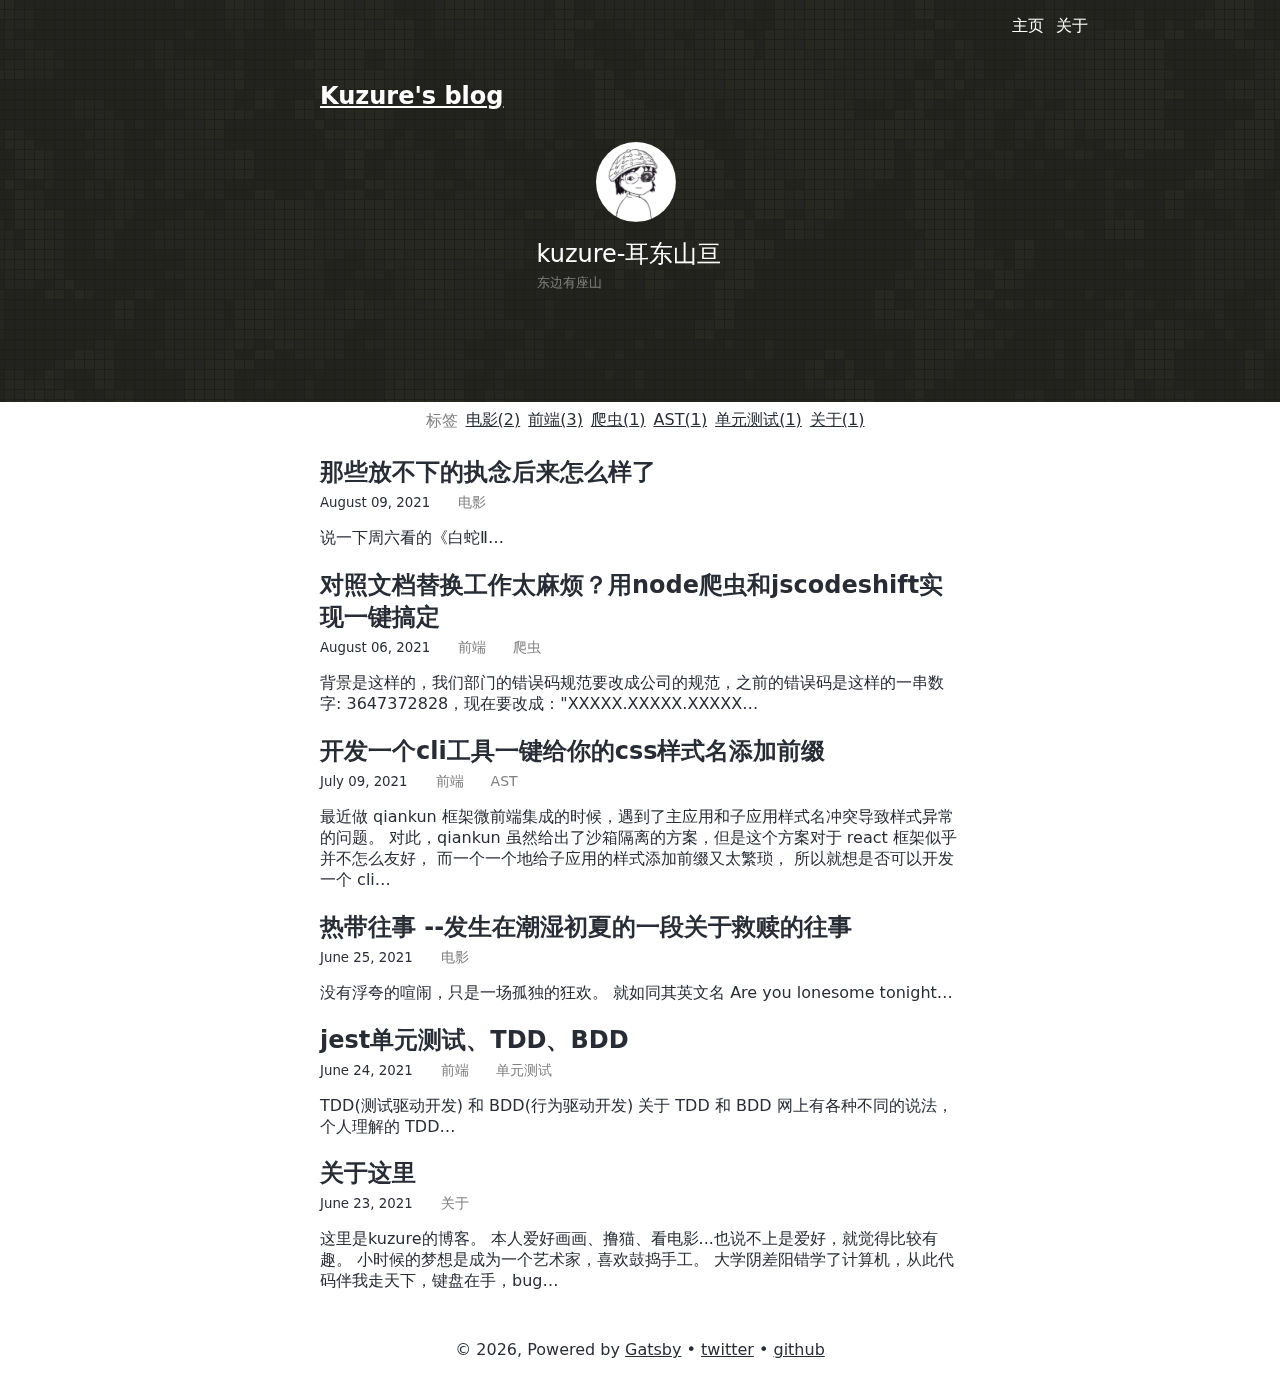
==== commit d59e9209: "Updates" ====
--- a/index.html
+++ b/index.html
@@ -1,4 +1,4 @@
-<!DOCTYPE html><html lang="en"><head><meta charSet="utf-8"/><meta http-equiv="x-ua-compatible" content="ie=edge"/><meta name="viewport" content="width=device-width, initial-scale=1, shrink-to-fit=no"/><style data-href="/styles.4b253add00147390cb5c.css" data-identity="gatsby-global-css">:root{--reach-skip-nav:1}[data-reach-skip-nav-link]{clip:rect(0 0 0 0);border:0;height:1px;margin:-1px;overflow:hidden;padding:0;position:absolute;width:1px}[data-reach-skip-nav-link]:focus{clip:auto;background:#fff;height:auto;left:10px;padding:1rem;position:fixed;top:10px;width:auto;z-index:1}.icon{fill:currentColor;color:#fff!important;height:1em;margin-right:2px;overflow:hidden;vertical-align:-.15em;width:1em}.github-icon{margin-left:4px}.header-nav-hover{background-color:hsla(0,100%,99%,.8);box-shadow:0 0 4px rgba(0,0,0,.27);top:-52px!important}@font-face{font-family:octicons-link;src:url([data-uri]) format("woff")}.markdown-body{-ms-text-size-adjust:100%;-webkit-text-size-adjust:100%;word-wrap:break-word;color:#24292e;font-family:-apple-system,BlinkMacSystemFont,Segoe UI,Helvetica,Arial,sans-serif,Apple Color Emoji,Segoe UI Emoji,Segoe UI Symbol;font-size:16px;line-height:1.5}.markdown-body .pl-c{color:#6a737d}.markdown-body .pl-c1,.markdown-body .pl-s .pl-v{color:#005cc5}.markdown-body .pl-e,.markdown-body .pl-en{color:#6f42c1}.markdown-body .pl-s .pl-s1,.markdown-body .pl-smi{color:#24292e}.markdown-body .pl-ent{color:#22863a}.markdown-body .pl-k{color:#d73a49}.markdown-body .pl-pds,.markdown-body .pl-s,.markdown-body .pl-s .pl-pse .pl-s1,.markdown-body .pl-sr,.markdown-body .pl-sr .pl-cce,.markdown-body .pl-sr .pl-sra,.markdown-body .pl-sr .pl-sre{color:#032f62}.markdown-body .pl-smw,.markdown-body .pl-v{color:#e36209}.markdown-body .pl-bu{color:#b31d28}.markdown-body .pl-ii{background-color:#b31d28;color:#fafbfc}.markdown-body .pl-c2{background-color:#d73a49;color:#fafbfc}.markdown-body .pl-c2:before{content:"^M"}.markdown-body .pl-sr .pl-cce{color:#22863a;font-weight:700}.markdown-body .pl-ml{color:#735c0f}.markdown-body .pl-mh,.markdown-body .pl-mh .pl-en,.markdown-body .pl-ms{color:#005cc5;font-weight:700}.markdown-body .pl-mi{color:#24292e;font-style:italic}.markdown-body .pl-mb{color:#24292e;font-weight:700}.markdown-body .pl-md{background-color:#ffeef0;color:#b31d28}.markdown-body .pl-mi1{background-color:#f0fff4;color:#22863a}.markdown-body .pl-mc{background-color:#ffebda;color:#e36209}.markdown-body .pl-mi2{background-color:#005cc5;color:#f6f8fa}.markdown-body .pl-mdr{color:#6f42c1;font-weight:700}.markdown-body .pl-ba{color:#586069}.markdown-body .pl-sg{color:#959da5}.markdown-body .pl-corl{color:#032f62;text-decoration:underline}.markdown-body .octicon{fill:currentColor;display:inline-block;vertical-align:text-top}.markdown-body a{-webkit-text-decoration-skip:objects;background-color:transparent}.markdown-body a:active,.markdown-body a:hover{outline-width:0}.markdown-body strong{font-weight:inherit;font-weight:bolder}.markdown-body h1{margin:.67em 0}.markdown-body img{border-style:none}.markdown-body svg:not(:root){overflow:hidden}.markdown-body code,.markdown-body kbd,.markdown-body pre{font-family:monospace,monospace;font-size:1em}.markdown-body hr{box-sizing:content-box;overflow:visible}.markdown-body input{font:inherit;margin:0;overflow:visible}.markdown-body [type=checkbox]{box-sizing:border-box;padding:0}.markdown-body *{box-sizing:border-box}.markdown-body input{font-family:inherit;font-size:inherit;line-height:inherit}.markdown-body a{color:#0366d6;text-decoration:none}.markdown-body a:hover{text-decoration:underline}.markdown-body strong{font-weight:600}.markdown-body hr{background:transparent;border-bottom:1px solid #dfe2e5;height:0;margin:15px 0;overflow:hidden}.markdown-body hr:after,.markdown-body hr:before{content:"";display:table}.markdown-body hr:after{clear:both}.markdown-body table{border-collapse:collapse;border-spacing:0}.markdown-body td,.markdown-body th{padding:0}.markdown-body h1,.markdown-body h2,.markdown-body h3,.markdown-body h4,.markdown-body h5,.markdown-body h6{margin-bottom:0;margin-top:0}.markdown-body h1{font-size:32px;font-weight:600}.markdown-body h2{font-size:24px;font-weight:600}.markdown-body h3{font-size:20px;font-weight:600}.markdown-body h4{font-size:16px;font-weight:600}.markdown-body h5{font-size:14px;font-weight:600}.markdown-body h6{font-size:12px;font-weight:600}.markdown-body p{margin-bottom:10px;margin-top:0}.markdown-body blockquote{margin:0}.markdown-body ol,.markdown-body ul{margin-bottom:0;margin-top:0;padding-left:0}.markdown-body ol ol,.markdown-body ul ol{list-style-type:lower-roman}.markdown-body ol ol ol,.markdown-body ol ul ol,.markdown-body ul ol ol,.markdown-body ul ul ol{list-style-type:lower-alpha}.markdown-body dd{margin-left:0}.markdown-body code{font-family:SFMono-Regular,Consolas,Liberation Mono,Menlo,Courier,monospace;font-size:12px}.markdown-body pre{font:12px SFMono-Regular,Consolas,Liberation Mono,Menlo,Courier,monospace;margin-bottom:0;margin-top:0}.markdown-body .octicon{vertical-align:text-bottom}.markdown-body .pl-0{padding-left:0!important}.markdown-body .pl-1{padding-left:4px!important}.markdown-body .pl-2{padding-left:8px!important}.markdown-body .pl-3{padding-left:16px!important}.markdown-body .pl-4{padding-left:24px!important}.markdown-body .pl-5{padding-left:32px!important}.markdown-body .pl-6{padding-left:40px!important}.markdown-body:after,.markdown-body:before{content:"";display:table}.markdown-body:after{clear:both}.markdown-body>:first-child{margin-top:0!important}.markdown-body>:last-child{margin-bottom:0!important}.markdown-body a:not([href]){color:inherit;text-decoration:none}.markdown-body .anchor{float:left;line-height:1;margin-left:-20px;padding-right:4px}.markdown-body .anchor:focus{outline:none}.markdown-body blockquote,.markdown-body dl,.markdown-body ol,.markdown-body p,.markdown-body pre,.markdown-body table,.markdown-body ul{margin-bottom:16px;margin-top:0}.markdown-body hr{background-color:#e1e4e8;border:0;height:.25em;margin:24px 0;padding:0}.markdown-body blockquote{border-left:.25em solid #dfe2e5;color:#6a737d;padding:0 1em}.markdown-body blockquote>:first-child{margin-top:0}.markdown-body blockquote>:last-child{margin-bottom:0}.markdown-body kbd{border:1px solid #c6cbd1;border-bottom-color:#959da5;box-shadow:inset 0 -1px 0 #959da5;font-size:11px}.markdown-body h1,.markdown-body h2,.markdown-body h3,.markdown-body h4,.markdown-body h5,.markdown-body h6{font-weight:600;line-height:1.25;margin-bottom:16px;margin-top:24px}.markdown-body h1 .octicon-link,.markdown-body h2 .octicon-link,.markdown-body h3 .octicon-link,.markdown-body h4 .octicon-link,.markdown-body h5 .octicon-link,.markdown-body h6 .octicon-link{color:#1b1f23;vertical-align:middle;visibility:hidden}.markdown-body h1:hover .anchor,.markdown-body h2:hover .anchor,.markdown-body h3:hover .anchor,.markdown-body h4:hover .anchor,.markdown-body h5:hover .anchor,.markdown-body h6:hover .anchor{text-decoration:none}.markdown-body h1:hover .anchor .octicon-link,.markdown-body h2:hover .anchor .octicon-link,.markdown-body h3:hover .anchor .octicon-link,.markdown-body h4:hover .anchor .octicon-link,.markdown-body h5:hover .anchor .octicon-link,.markdown-body h6:hover .anchor .octicon-link{visibility:visible}.markdown-body h1{font-size:2em}.markdown-body h1,.markdown-body h2{border-bottom:1px solid #eaecef;padding-bottom:.3em}.markdown-body h2{font-size:1.5em}.markdown-body h3{font-size:1.25em}.markdown-body h4{font-size:1em}.markdown-body h5{font-size:.875em}.markdown-body h6{color:#6a737d;font-size:.85em}.markdown-body ol,.markdown-body ul{padding-left:2em}.markdown-body ol ol,.markdown-body ol ul,.markdown-body ul ol,.markdown-body ul ul{margin-bottom:0;margin-top:0}.markdown-body li>p{margin-top:16px}.markdown-body li+li{margin-top:.25em}.markdown-body dl{padding:0}.markdown-body dl dt{font-size:1em;font-style:italic;font-weight:600;margin-top:16px;padding:0}.markdown-body dl dd{margin-bottom:16px;padding:0 16px}.markdown-body table{display:block;overflow:auto;width:100%}.markdown-body table th{font-weight:600}.markdown-body table td,.markdown-body table th{border:1px solid #dfe2e5;padding:6px 13px}.markdown-body table tr{background-color:#fff;border-top:1px solid #c6cbd1}.markdown-body table tr:nth-child(2n){background-color:#f6f8fa}.markdown-body img{background-color:#fff;box-sizing:content-box;max-width:100%}.markdown-body code{background-color:rgba(27,31,35,.05);border-radius:3px;font-size:85%;margin:0;padding:.2em 0}.markdown-body code:after,.markdown-body code:before{content:"\A0";letter-spacing:-.2em}.markdown-body pre{word-wrap:normal}.markdown-body pre>code{background:transparent;border:0;font-size:100%;margin:0;padding:0;white-space:pre;word-break:normal}.markdown-body .highlight{margin-bottom:16px}.markdown-body .highlight pre{margin-bottom:0;word-break:normal}.markdown-body .highlight pre,.markdown-body pre{background-color:#f6f8fa;border-radius:3px;font-size:85%;line-height:1.45;overflow:auto;padding:16px}.markdown-body pre code{word-wrap:normal;background-color:transparent;border:0;display:inline;line-height:inherit;margin:0;max-width:auto;overflow:visible;padding:0}.markdown-body pre code:after,.markdown-body pre code:before{content:normal}.markdown-body .full-commit .btn-outline:not(:disabled):hover{border-color:#005cc5;color:#005cc5}.markdown-body kbd{background-color:#fafbfc;border:1px solid #d1d5da;border-bottom-color:#c6cbd1;border-radius:3px;box-shadow:inset 0 -1px 0 #c6cbd1;color:#444d56;display:inline-block;font:11px SFMono-Regular,Consolas,Liberation Mono,Menlo,Courier,monospace;line-height:10px;padding:3px 5px;vertical-align:middle}.markdown-body :checked+.radio-label{border-color:#0366d6;position:relative;z-index:1}.markdown-body .task-list-item{list-style-type:none}.markdown-body .task-list-item+.task-list-item{margin-top:3px}.markdown-body .task-list-item input{margin:0 .2em .25em -1.6em;vertical-align:middle}.markdown-body hr{border-bottom-color:#eee}.gt-container{font-size:16px}.gt-container,.gt-container *{box-sizing:border-box}.gt-container a{color:#6190e8}.gt-container a:hover{border-color:#81a6ed;color:#81a6ed}.gt-container a.is--active{color:#333;cursor:default!important}.gt-container a.is--active:hover{color:#333}.gt-container .hide{display:none!important}.gt-container .gt-svg{display:inline-block;height:1em;vertical-align:sub;width:1em}.gt-container .gt-svg svg{fill:#6190e8;height:100%;width:100%}.gt-container .gt-ico{display:inline-block}.gt-container .gt-ico-text{margin-left:.3125em}.gt-container .gt-ico-github,.gt-container .gt-ico-github .gt-svg{height:100%;width:100%}.gt-container .gt-ico-github svg{fill:inherit}.gt-container .gt-spinner{position:relative}.gt-container .gt-spinner:before{-webkit-animation:gt-kf-rotate .6s linear infinite;animation:gt-kf-rotate .6s linear infinite;border:1px solid #fff;border-radius:50%;border-top-color:#6190e8;box-sizing:border-box;content:"";height:.75em;margin-left:-.375em;margin-top:-.1875em;position:absolute;top:3px;width:.75em}.gt-container .gt-loader{-webkit-animation:gt-kf-rotate 1.5s ease infinite;animation:gt-kf-rotate 1.5s ease infinite;border:1px solid #999;border-radius:50%;display:inline-block;font-style:normal;height:1.75em;line-height:1.75em;position:relative;width:1.75em}.gt-container .gt-loader:before{background-color:#999;border-radius:50%;content:"";display:block;height:.375em;left:50%;margin-left:-.1875em;margin-top:-.1875em;position:absolute;top:0;width:.375em}.gt-container .gt-avatar{display:inline-block;height:3.125em;width:3.125em}@media (max-width:479px){.gt-container .gt-avatar{height:2em;width:2em}}.gt-container .gt-avatar img{border-radius:3px;height:auto;width:100%}.gt-container .gt-avatar-github{cursor:pointer;height:3em;width:3em}@media (max-width:479px){.gt-container .gt-avatar-github{height:1.875em;width:1.875em}}.gt-container .gt-btn{background-color:#6190e8;border:1px solid #6190e8;border-radius:5px;color:#fff;cursor:pointer;display:inline-block;font-size:.75em;line-height:1;outline:none;padding:.75em 1.25em;text-decoration:none;white-space:nowrap}.gt-container .gt-btn-text{font-weight:400}.gt-container .gt-btn-loading{display:inline-block;height:1em;margin-left:.5em;position:relative;vertical-align:top;width:.75em}.gt-container .gt-btn.is--disable{cursor:not-allowed;opacity:.5}.gt-container .gt-btn-login{margin-right:0}.gt-container .gt-btn-preview{background-color:#fff;color:#6190e8}.gt-container .gt-btn-preview:hover{background-color:#f2f2f2;border-color:#81a6ed}.gt-container .gt-btn-public:hover{background-color:#81a6ed;border-color:#81a6ed}.gt-container .gt-error{color:#ff3860;margin:.625em;text-align:center}.gt-container .gt-initing{padding:1.25em 0;text-align:center}.gt-container .gt-initing-text{font-size:92%;margin:.625em auto}.gt-container .gt-no-init{padding:1.25em 0;text-align:center}.gt-container .gt-link{border-bottom:1px dotted #6190e8}.gt-container .gt-link-counts,.gt-container .gt-link-project{text-decoration:none}.gt-container .gt-meta{border-bottom:1px solid #e9e9e9;font-size:1em;margin:1.25em 0;padding:1em 0;position:relative;z-index:10}.gt-container .gt-meta:after,.gt-container .gt-meta:before{content:" ";display:table}.gt-container .gt-meta:after{clear:both}.gt-container .gt-counts{margin:0 .625em 0 0}.gt-container .gt-user{float:right;font-size:92%;margin:0}.gt-container .gt-user-pic{height:16px;margin-right:.5em;vertical-align:top;width:16px}.gt-container .gt-user-inner{cursor:pointer;display:inline-block}.gt-container .gt-user .gt-ico{margin:0 0 0 .3125em}.gt-container .gt-user .gt-ico svg{fill:inherit}.gt-container .gt-user .is--poping .gt-ico svg{fill:#6190e8}.gt-container .gt-version{color:#a1a1a1;margin-left:.375em}.gt-container .gt-copyright{border-top:1px solid #e9e9e9;margin:0 .9375em .5em;padding-top:.5em}.gt-container .gt-popup{background:#fff;border:1px solid #e9e9e9;display:inline-block;font-size:.875em;letter-spacing:.5px;padding:.625em 0;position:absolute;right:0;top:2.375em}.gt-container .gt-popup .gt-action{cursor:pointer;display:block;margin:.5em 0;padding:0 1.125em;position:relative;text-decoration:none}.gt-container .gt-popup .gt-action.is--active:before{background:#6190e8;content:"";height:.25em;left:.5em;position:absolute;top:.4375em;width:.25em}.gt-container .gt-header{display:flex;position:relative}.gt-container .gt-header-comment{flex:1 1;margin-left:1.25em}@media (max-width:479px){.gt-container .gt-header-comment{margin-left:.875em}}.gt-container .gt-header-textarea{word-wrap:break-word;background-color:#f6f6f6;border:1px solid rgba(0,0,0,.1);border-radius:5px;box-sizing:border-box;display:block;font-size:.875em;max-height:15em;min-height:5.125em;outline:none;padding:.75em;resize:vertical;transition:all .25s ease;width:100%}.gt-container .gt-header-textarea:hover{background-color:#fbfbfb}.gt-container .gt-header-preview{background-color:#f6f6f6;border:1px solid rgba(0,0,0,.1);border-radius:5px;padding:.75em}.gt-container .gt-header-controls{margin:.75em 0 0;position:relative}.gt-container .gt-header-controls:after,.gt-container .gt-header-controls:before{content:" ";display:table}.gt-container .gt-header-controls:after{clear:both}@media (max-width:479px){.gt-container .gt-header-controls{margin:0}}.gt-container .gt-header-controls-tip{color:#6190e8;font-size:.875em;text-decoration:none;vertical-align:sub}@media (max-width:479px){.gt-container .gt-header-controls-tip{display:none}}.gt-container .gt-header-controls .gt-btn{float:right;margin-left:1.25em}@media (max-width:479px){.gt-container .gt-header-controls .gt-btn{float:none;margin:.75em 0 0;width:100%}}.gt-container:after{bottom:100%;content:"";left:0;opacity:0;position:fixed;right:0;top:0}.gt-container.gt-input-focused{position:relative}.gt-container.gt-input-focused:after{background:#000;bottom:0;content:"";left:0;opacity:.6;position:fixed;right:0;top:0;transition:opacity .3s,bottom 0s;z-index:9999}.gt-container.gt-input-focused .gt-header-comment{z-index:10000}.gt-container .gt-comments{padding-top:1.25em}.gt-container .gt-comments-null{text-align:center}.gt-container .gt-comments-controls{margin:1.25em 0;text-align:center}.gt-container .gt-comment{display:flex;padding:.625em 0;position:relative}.gt-container .gt-comment-content{background-color:#f9f9f9;flex:1 1;margin-left:1.25em;overflow:auto;padding:.75em 1em;transition:all .25s ease}.gt-container .gt-comment-content:hover{box-shadow:0 .625em 3.75em 0 #f4f4f4}@media (max-width:479px){.gt-container .gt-comment-content{margin-left:.875em;padding:.625em .75em}}.gt-container .gt-comment-header{font-size:.875em;margin-bottom:.5em;position:relative}.gt-container .gt-comment-block-1{float:right;height:1.375em;width:2em}.gt-container .gt-comment-block-2{float:right;height:1.375em;width:4em}.gt-container .gt-comment-username{color:#6190e8;font-weight:500;text-decoration:none}.gt-container .gt-comment-username:hover{text-decoration:underline}.gt-container .gt-comment-date,.gt-container .gt-comment-text{color:#a1a1a1;margin-left:.5em}.gt-container .gt-comment-edit,.gt-container .gt-comment-like,.gt-container .gt-comment-reply{height:1.375em;position:absolute}.gt-container .gt-comment-edit:hover,.gt-container .gt-comment-like:hover,.gt-container .gt-comment-reply:hover{cursor:pointer}.gt-container .gt-comment-like{right:2em;top:0}.gt-container .gt-comment-edit,.gt-container .gt-comment-reply{right:0;top:0}.gt-container .gt-comment-body{color:#333!important}.gt-container .gt-comment-body .email-hidden-toggle a{background:#dfe2e5;border-radius:1px;color:#444d56;display:inline-block;font-size:12px;font-weight:600;height:12px;line-height:6px;padding:0 9px;text-decoration:none;vertical-align:middle}.gt-container .gt-comment-body .email-hidden-toggle a:hover{background-color:#c6cbd1}.gt-container .gt-comment-body .email-hidden-reply{display:none;white-space:pre-wrap}.gt-container .gt-comment-body .email-hidden-reply .email-signature-reply{border-left:4px solid #dfe2e5;color:#586069;margin:15px 0;padding:0 15px}.gt-container .gt-comment-body .email-hidden-reply.expanded{display:block}.gt-container .gt-comment-admin .gt-comment-content{background-color:#f6f9fe}@-webkit-keyframes gt-kf-rotate{0%{-webkit-transform:rotate(0);transform:rotate(0)}to{-webkit-transform:rotate(1turn);transform:rotate(1turn)}}@keyframes gt-kf-rotate{0%{-webkit-transform:rotate(0);transform:rotate(0)}to{-webkit-transform:rotate(1turn);transform:rotate(1turn)}}</style><meta name="generator" content="Gatsby 3.8.0"/><style>.gatsby-image-wrapper{position:relative;overflow:hidden}.gatsby-image-wrapper img{bottom:0;height:100%;left:0;margin:0;max-width:none;padding:0;position:absolute;right:0;top:0;width:100%;object-fit:cover}.gatsby-image-wrapper [data-main-image]{opacity:0;transform:translateZ(0);transition:opacity .25s linear;will-change:opacity}.gatsby-image-wrapper-constrained{display:inline-block;vertical-align:top}</style><noscript><style>.gatsby-image-wrapper noscript [data-main-image]{opacity:1!important}.gatsby-image-wrapper [data-placeholder-image]{opacity:0!important}</style></noscript><script type="module">const e="undefined"!=typeof HTMLImageElement&&"loading"in HTMLImageElement.prototype;e&&document.body.addEventListener("load",(function(e){if(void 0===e.target.dataset.mainImage)return;if(void 0===e.target.dataset.gatsbyImageSsr)return;const t=e.target;let a=null,n=t;for(;null===a&&n;)void 0!==n.parentNode.dataset.gatsbyImageWrapper&&(a=n.parentNode),n=n.parentNode;const o=a.querySelector("[data-placeholder-image]"),r=new Image;r.src=t.currentSrc,r.decode().catch((()=>{})).then((()=>{t.style.opacity=1,o&&(o.style.opacity=0,o.style.transition="opacity 500ms linear")}))}),!0);</script><title data-react-helmet="true">Home | Kuzure&#x27;s blog</title><meta data-react-helmet="true" name="description" content="Kuzure&#x27;s blog"/><meta data-react-helmet="true" property="og:title" content="Home"/><meta data-react-helmet="true" property="og:description" content="Kuzure&#x27;s blog"/><meta data-react-helmet="true" property="og:type" content="website"/><meta data-react-helmet="true" name="twitter:creator" content="kuzure-东山"/><meta data-react-helmet="true" name="twitter:title" content="Home"/><meta data-react-helmet="true" name="twitter:description" content="Kuzure&#x27;s blog"/><meta data-react-helmet="true" name="twitter:card" content="summary"/><link rel="icon" href="/favicon-32x32.png?v=fe79452f2bf834ff9bf8cf2684783a6b" type="image/png"/><link rel="manifest" href="/manifest.webmanifest" crossorigin="anonymous"/><link rel="apple-touch-icon" sizes="48x48" href="/icons/icon-48x48.png?v=fe79452f2bf834ff9bf8cf2684783a6b"/><link rel="apple-touch-icon" sizes="72x72" href="/icons/icon-72x72.png?v=fe79452f2bf834ff9bf8cf2684783a6b"/><link rel="apple-touch-icon" sizes="96x96" href="/icons/icon-96x96.png?v=fe79452f2bf834ff9bf8cf2684783a6b"/><link rel="apple-touch-icon" sizes="144x144" href="/icons/icon-144x144.png?v=fe79452f2bf834ff9bf8cf2684783a6b"/><link rel="apple-touch-icon" sizes="192x192" href="/icons/icon-192x192.png?v=fe79452f2bf834ff9bf8cf2684783a6b"/><link rel="apple-touch-icon" sizes="256x256" href="/icons/icon-256x256.png?v=fe79452f2bf834ff9bf8cf2684783a6b"/><link rel="apple-touch-icon" sizes="384x384" href="/icons/icon-384x384.png?v=fe79452f2bf834ff9bf8cf2684783a6b"/><link rel="apple-touch-icon" sizes="512x512" href="/icons/icon-512x512.png?v=fe79452f2bf834ff9bf8cf2684783a6b"/><link as="script" rel="preload" href="/webpack-runtime-c37e070fd7df79a3a18a.js"/><link as="script" rel="preload" href="/framework-83c4af4e5826768a26d2.js"/><link as="script" rel="preload" href="/app-d6a5b4810792821ddd22.js"/><link as="script" rel="preload" href="/594a10c5e594bd3faaa0b3336dcd5755131ca933-476618267eb055cea23e.js"/><link as="script" rel="preload" href="/799b9e28ec84f08939ab3af68c08e0b6efc8bad3-67c7d506d1ecc961cef7.js"/><link as="script" rel="preload" href="/component---node-modules-gatsby-theme-blog-core-src-templates-posts-query-js-9b4100491def805a8e60.js"/><link as="fetch" rel="preload" href="/page-data/index/page-data.json" crossorigin="anonymous"/><link as="fetch" rel="preload" href="/page-data/sq/d/2744905544.json" crossorigin="anonymous"/><link as="fetch" rel="preload" href="/page-data/sq/d/3090755652.json" crossorigin="anonymous"/><link as="fetch" rel="preload" href="/page-data/sq/d/764694655.json" crossorigin="anonymous"/><link as="fetch" rel="preload" href="/page-data/app-data.json" crossorigin="anonymous"/></head><body><script>(function() { try {
+<!DOCTYPE html><html lang="en"><head><meta charSet="utf-8"/><meta http-equiv="x-ua-compatible" content="ie=edge"/><meta name="viewport" content="width=device-width, initial-scale=1, shrink-to-fit=no"/><style data-href="/styles.10999f57ae4872f0fd01.css" data-identity="gatsby-global-css">:root{--reach-skip-nav:1}[data-reach-skip-nav-link]{clip:rect(0 0 0 0);border:0;height:1px;margin:-1px;overflow:hidden;padding:0;position:absolute;width:1px}[data-reach-skip-nav-link]:focus{clip:auto;background:#fff;height:auto;left:10px;padding:1rem;position:fixed;top:10px;width:auto;z-index:1}.icon{fill:currentColor;color:#fff!important;height:1em;margin-right:2px;overflow:hidden;vertical-align:-.15em;width:1em}.github-icon{margin-left:4px}.header-nav-hover{background-color:hsla(0,100%,99%,.8);box-shadow:0 0 4px rgba(0,0,0,.27);top:-52px!important}#go-up{background-color:#282c35;border-radius:50%;bottom:2rem;cursor:pointer;display:none;padding:.5rem;position:fixed;right:2rem;transition:all .4s ease-in-out}@font-face{font-family:octicons-link;src:url([data-uri]) format("woff")}.markdown-body{-ms-text-size-adjust:100%;-webkit-text-size-adjust:100%;word-wrap:break-word;color:#24292e;font-family:-apple-system,BlinkMacSystemFont,Segoe UI,Helvetica,Arial,sans-serif,Apple Color Emoji,Segoe UI Emoji,Segoe UI Symbol;font-size:16px;line-height:1.5}.markdown-body .pl-c{color:#6a737d}.markdown-body .pl-c1,.markdown-body .pl-s .pl-v{color:#005cc5}.markdown-body .pl-e,.markdown-body .pl-en{color:#6f42c1}.markdown-body .pl-s .pl-s1,.markdown-body .pl-smi{color:#24292e}.markdown-body .pl-ent{color:#22863a}.markdown-body .pl-k{color:#d73a49}.markdown-body .pl-pds,.markdown-body .pl-s,.markdown-body .pl-s .pl-pse .pl-s1,.markdown-body .pl-sr,.markdown-body .pl-sr .pl-cce,.markdown-body .pl-sr .pl-sra,.markdown-body .pl-sr .pl-sre{color:#032f62}.markdown-body .pl-smw,.markdown-body .pl-v{color:#e36209}.markdown-body .pl-bu{color:#b31d28}.markdown-body .pl-ii{background-color:#b31d28;color:#fafbfc}.markdown-body .pl-c2{background-color:#d73a49;color:#fafbfc}.markdown-body .pl-c2:before{content:"^M"}.markdown-body .pl-sr .pl-cce{color:#22863a;font-weight:700}.markdown-body .pl-ml{color:#735c0f}.markdown-body .pl-mh,.markdown-body .pl-mh .pl-en,.markdown-body .pl-ms{color:#005cc5;font-weight:700}.markdown-body .pl-mi{color:#24292e;font-style:italic}.markdown-body .pl-mb{color:#24292e;font-weight:700}.markdown-body .pl-md{background-color:#ffeef0;color:#b31d28}.markdown-body .pl-mi1{background-color:#f0fff4;color:#22863a}.markdown-body .pl-mc{background-color:#ffebda;color:#e36209}.markdown-body .pl-mi2{background-color:#005cc5;color:#f6f8fa}.markdown-body .pl-mdr{color:#6f42c1;font-weight:700}.markdown-body .pl-ba{color:#586069}.markdown-body .pl-sg{color:#959da5}.markdown-body .pl-corl{color:#032f62;text-decoration:underline}.markdown-body .octicon{fill:currentColor;display:inline-block;vertical-align:text-top}.markdown-body a{-webkit-text-decoration-skip:objects;background-color:transparent}.markdown-body a:active,.markdown-body a:hover{outline-width:0}.markdown-body strong{font-weight:inherit;font-weight:bolder}.markdown-body h1{margin:.67em 0}.markdown-body img{border-style:none}.markdown-body svg:not(:root){overflow:hidden}.markdown-body code,.markdown-body kbd,.markdown-body pre{font-family:monospace,monospace;font-size:1em}.markdown-body hr{box-sizing:content-box;overflow:visible}.markdown-body input{font:inherit;margin:0;overflow:visible}.markdown-body [type=checkbox]{box-sizing:border-box;padding:0}.markdown-body *{box-sizing:border-box}.markdown-body input{font-family:inherit;font-size:inherit;line-height:inherit}.markdown-body a{color:#0366d6;text-decoration:none}.markdown-body a:hover{text-decoration:underline}.markdown-body strong{font-weight:600}.markdown-body hr{background:transparent;border-bottom:1px solid #dfe2e5;height:0;margin:15px 0;overflow:hidden}.markdown-body hr:after,.markdown-body hr:before{content:"";display:table}.markdown-body hr:after{clear:both}.markdown-body table{border-collapse:collapse;border-spacing:0}.markdown-body td,.markdown-body th{padding:0}.markdown-body h1,.markdown-body h2,.markdown-body h3,.markdown-body h4,.markdown-body h5,.markdown-body h6{margin-bottom:0;margin-top:0}.markdown-body h1{font-size:32px;font-weight:600}.markdown-body h2{font-size:24px;font-weight:600}.markdown-body h3{font-size:20px;font-weight:600}.markdown-body h4{font-size:16px;font-weight:600}.markdown-body h5{font-size:14px;font-weight:600}.markdown-body h6{font-size:12px;font-weight:600}.markdown-body p{margin-bottom:10px;margin-top:0}.markdown-body blockquote{margin:0}.markdown-body ol,.markdown-body ul{margin-bottom:0;margin-top:0;padding-left:0}.markdown-body ol ol,.markdown-body ul ol{list-style-type:lower-roman}.markdown-body ol ol ol,.markdown-body ol ul ol,.markdown-body ul ol ol,.markdown-body ul ul ol{list-style-type:lower-alpha}.markdown-body dd{margin-left:0}.markdown-body code{font-family:SFMono-Regular,Consolas,Liberation Mono,Menlo,Courier,monospace;font-size:12px}.markdown-body pre{font:12px SFMono-Regular,Consolas,Liberation Mono,Menlo,Courier,monospace;margin-bottom:0;margin-top:0}.markdown-body .octicon{vertical-align:text-bottom}.markdown-body .pl-0{padding-left:0!important}.markdown-body .pl-1{padding-left:4px!important}.markdown-body .pl-2{padding-left:8px!important}.markdown-body .pl-3{padding-left:16px!important}.markdown-body .pl-4{padding-left:24px!important}.markdown-body .pl-5{padding-left:32px!important}.markdown-body .pl-6{padding-left:40px!important}.markdown-body:after,.markdown-body:before{content:"";display:table}.markdown-body:after{clear:both}.markdown-body>:first-child{margin-top:0!important}.markdown-body>:last-child{margin-bottom:0!important}.markdown-body a:not([href]){color:inherit;text-decoration:none}.markdown-body .anchor{float:left;line-height:1;margin-left:-20px;padding-right:4px}.markdown-body .anchor:focus{outline:none}.markdown-body blockquote,.markdown-body dl,.markdown-body ol,.markdown-body p,.markdown-body pre,.markdown-body table,.markdown-body ul{margin-bottom:16px;margin-top:0}.markdown-body hr{background-color:#e1e4e8;border:0;height:.25em;margin:24px 0;padding:0}.markdown-body blockquote{border-left:.25em solid #dfe2e5;color:#6a737d;padding:0 1em}.markdown-body blockquote>:first-child{margin-top:0}.markdown-body blockquote>:last-child{margin-bottom:0}.markdown-body kbd{border:1px solid #c6cbd1;border-bottom-color:#959da5;box-shadow:inset 0 -1px 0 #959da5;font-size:11px}.markdown-body h1,.markdown-body h2,.markdown-body h3,.markdown-body h4,.markdown-body h5,.markdown-body h6{font-weight:600;line-height:1.25;margin-bottom:16px;margin-top:24px}.markdown-body h1 .octicon-link,.markdown-body h2 .octicon-link,.markdown-body h3 .octicon-link,.markdown-body h4 .octicon-link,.markdown-body h5 .octicon-link,.markdown-body h6 .octicon-link{color:#1b1f23;vertical-align:middle;visibility:hidden}.markdown-body h1:hover .anchor,.markdown-body h2:hover .anchor,.markdown-body h3:hover .anchor,.markdown-body h4:hover .anchor,.markdown-body h5:hover .anchor,.markdown-body h6:hover .anchor{text-decoration:none}.markdown-body h1:hover .anchor .octicon-link,.markdown-body h2:hover .anchor .octicon-link,.markdown-body h3:hover .anchor .octicon-link,.markdown-body h4:hover .anchor .octicon-link,.markdown-body h5:hover .anchor .octicon-link,.markdown-body h6:hover .anchor .octicon-link{visibility:visible}.markdown-body h1{font-size:2em}.markdown-body h1,.markdown-body h2{border-bottom:1px solid #eaecef;padding-bottom:.3em}.markdown-body h2{font-size:1.5em}.markdown-body h3{font-size:1.25em}.markdown-body h4{font-size:1em}.markdown-body h5{font-size:.875em}.markdown-body h6{color:#6a737d;font-size:.85em}.markdown-body ol,.markdown-body ul{padding-left:2em}.markdown-body ol ol,.markdown-body ol ul,.markdown-body ul ol,.markdown-body ul ul{margin-bottom:0;margin-top:0}.markdown-body li>p{margin-top:16px}.markdown-body li+li{margin-top:.25em}.markdown-body dl{padding:0}.markdown-body dl dt{font-size:1em;font-style:italic;font-weight:600;margin-top:16px;padding:0}.markdown-body dl dd{margin-bottom:16px;padding:0 16px}.markdown-body table{display:block;overflow:auto;width:100%}.markdown-body table th{font-weight:600}.markdown-body table td,.markdown-body table th{border:1px solid #dfe2e5;padding:6px 13px}.markdown-body table tr{background-color:#fff;border-top:1px solid #c6cbd1}.markdown-body table tr:nth-child(2n){background-color:#f6f8fa}.markdown-body img{background-color:#fff;box-sizing:content-box;max-width:100%}.markdown-body code{background-color:rgba(27,31,35,.05);border-radius:3px;font-size:85%;margin:0;padding:.2em 0}.markdown-body code:after,.markdown-body code:before{content:"\A0";letter-spacing:-.2em}.markdown-body pre{word-wrap:normal}.markdown-body pre>code{background:transparent;border:0;font-size:100%;margin:0;padding:0;white-space:pre;word-break:normal}.markdown-body .highlight{margin-bottom:16px}.markdown-body .highlight pre{margin-bottom:0;word-break:normal}.markdown-body .highlight pre,.markdown-body pre{background-color:#f6f8fa;border-radius:3px;font-size:85%;line-height:1.45;overflow:auto;padding:16px}.markdown-body pre code{word-wrap:normal;background-color:transparent;border:0;display:inline;line-height:inherit;margin:0;max-width:auto;overflow:visible;padding:0}.markdown-body pre code:after,.markdown-body pre code:before{content:normal}.markdown-body .full-commit .btn-outline:not(:disabled):hover{border-color:#005cc5;color:#005cc5}.markdown-body kbd{background-color:#fafbfc;border:1px solid #d1d5da;border-bottom-color:#c6cbd1;border-radius:3px;box-shadow:inset 0 -1px 0 #c6cbd1;color:#444d56;display:inline-block;font:11px SFMono-Regular,Consolas,Liberation Mono,Menlo,Courier,monospace;line-height:10px;padding:3px 5px;vertical-align:middle}.markdown-body :checked+.radio-label{border-color:#0366d6;position:relative;z-index:1}.markdown-body .task-list-item{list-style-type:none}.markdown-body .task-list-item+.task-list-item{margin-top:3px}.markdown-body .task-list-item input{margin:0 .2em .25em -1.6em;vertical-align:middle}.markdown-body hr{border-bottom-color:#eee}.gt-container{font-size:16px}.gt-container,.gt-container *{box-sizing:border-box}.gt-container a{color:#6190e8}.gt-container a:hover{border-color:#81a6ed;color:#81a6ed}.gt-container a.is--active{color:#333;cursor:default!important}.gt-container a.is--active:hover{color:#333}.gt-container .hide{display:none!important}.gt-container .gt-svg{display:inline-block;height:1em;vertical-align:sub;width:1em}.gt-container .gt-svg svg{fill:#6190e8;height:100%;width:100%}.gt-container .gt-ico{display:inline-block}.gt-container .gt-ico-text{margin-left:.3125em}.gt-container .gt-ico-github,.gt-container .gt-ico-github .gt-svg{height:100%;width:100%}.gt-container .gt-ico-github svg{fill:inherit}.gt-container .gt-spinner{position:relative}.gt-container .gt-spinner:before{-webkit-animation:gt-kf-rotate .6s linear infinite;animation:gt-kf-rotate .6s linear infinite;border:1px solid #fff;border-radius:50%;border-top-color:#6190e8;box-sizing:border-box;content:"";height:.75em;margin-left:-.375em;margin-top:-.1875em;position:absolute;top:3px;width:.75em}.gt-container .gt-loader{-webkit-animation:gt-kf-rotate 1.5s ease infinite;animation:gt-kf-rotate 1.5s ease infinite;border:1px solid #999;border-radius:50%;display:inline-block;font-style:normal;height:1.75em;line-height:1.75em;position:relative;width:1.75em}.gt-container .gt-loader:before{background-color:#999;border-radius:50%;content:"";display:block;height:.375em;left:50%;margin-left:-.1875em;margin-top:-.1875em;position:absolute;top:0;width:.375em}.gt-container .gt-avatar{display:inline-block;height:3.125em;width:3.125em}@media (max-width:479px){.gt-container .gt-avatar{height:2em;width:2em}}.gt-container .gt-avatar img{border-radius:3px;height:auto;width:100%}.gt-container .gt-avatar-github{cursor:pointer;height:3em;width:3em}@media (max-width:479px){.gt-container .gt-avatar-github{height:1.875em;width:1.875em}}.gt-container .gt-btn{background-color:#6190e8;border:1px solid #6190e8;border-radius:5px;color:#fff;cursor:pointer;display:inline-block;font-size:.75em;line-height:1;outline:none;padding:.75em 1.25em;text-decoration:none;white-space:nowrap}.gt-container .gt-btn-text{font-weight:400}.gt-container .gt-btn-loading{display:inline-block;height:1em;margin-left:.5em;position:relative;vertical-align:top;width:.75em}.gt-container .gt-btn.is--disable{cursor:not-allowed;opacity:.5}.gt-container .gt-btn-login{margin-right:0}.gt-container .gt-btn-preview{background-color:#fff;color:#6190e8}.gt-container .gt-btn-preview:hover{background-color:#f2f2f2;border-color:#81a6ed}.gt-container .gt-btn-public:hover{background-color:#81a6ed;border-color:#81a6ed}.gt-container .gt-error{color:#ff3860;margin:.625em;text-align:center}.gt-container .gt-initing{padding:1.25em 0;text-align:center}.gt-container .gt-initing-text{font-size:92%;margin:.625em auto}.gt-container .gt-no-init{padding:1.25em 0;text-align:center}.gt-container .gt-link{border-bottom:1px dotted #6190e8}.gt-container .gt-link-counts,.gt-container .gt-link-project{text-decoration:none}.gt-container .gt-meta{border-bottom:1px solid #e9e9e9;font-size:1em;margin:1.25em 0;padding:1em 0;position:relative;z-index:10}.gt-container .gt-meta:after,.gt-container .gt-meta:before{content:" ";display:table}.gt-container .gt-meta:after{clear:both}.gt-container .gt-counts{margin:0 .625em 0 0}.gt-container .gt-user{float:right;font-size:92%;margin:0}.gt-container .gt-user-pic{height:16px;margin-right:.5em;vertical-align:top;width:16px}.gt-container .gt-user-inner{cursor:pointer;display:inline-block}.gt-container .gt-user .gt-ico{margin:0 0 0 .3125em}.gt-container .gt-user .gt-ico svg{fill:inherit}.gt-container .gt-user .is--poping .gt-ico svg{fill:#6190e8}.gt-container .gt-version{color:#a1a1a1;margin-left:.375em}.gt-container .gt-copyright{border-top:1px solid #e9e9e9;margin:0 .9375em .5em;padding-top:.5em}.gt-container .gt-popup{background:#fff;border:1px solid #e9e9e9;display:inline-block;font-size:.875em;letter-spacing:.5px;padding:.625em 0;position:absolute;right:0;top:2.375em}.gt-container .gt-popup .gt-action{cursor:pointer;display:block;margin:.5em 0;padding:0 1.125em;position:relative;text-decoration:none}.gt-container .gt-popup .gt-action.is--active:before{background:#6190e8;content:"";height:.25em;left:.5em;position:absolute;top:.4375em;width:.25em}.gt-container .gt-header{display:flex;position:relative}.gt-container .gt-header-comment{flex:1 1;margin-left:1.25em}@media (max-width:479px){.gt-container .gt-header-comment{margin-left:.875em}}.gt-container .gt-header-textarea{word-wrap:break-word;background-color:#f6f6f6;border:1px solid rgba(0,0,0,.1);border-radius:5px;box-sizing:border-box;display:block;font-size:.875em;max-height:15em;min-height:5.125em;outline:none;padding:.75em;resize:vertical;transition:all .25s ease;width:100%}.gt-container .gt-header-textarea:hover{background-color:#fbfbfb}.gt-container .gt-header-preview{background-color:#f6f6f6;border:1px solid rgba(0,0,0,.1);border-radius:5px;padding:.75em}.gt-container .gt-header-controls{margin:.75em 0 0;position:relative}.gt-container .gt-header-controls:after,.gt-container .gt-header-controls:before{content:" ";display:table}.gt-container .gt-header-controls:after{clear:both}@media (max-width:479px){.gt-container .gt-header-controls{margin:0}}.gt-container .gt-header-controls-tip{color:#6190e8;font-size:.875em;text-decoration:none;vertical-align:sub}@media (max-width:479px){.gt-container .gt-header-controls-tip{display:none}}.gt-container .gt-header-controls .gt-btn{float:right;margin-left:1.25em}@media (max-width:479px){.gt-container .gt-header-controls .gt-btn{float:none;margin:.75em 0 0;width:100%}}.gt-container:after{bottom:100%;content:"";left:0;opacity:0;position:fixed;right:0;top:0}.gt-container.gt-input-focused{position:relative}.gt-container.gt-input-focused:after{background:#000;bottom:0;content:"";left:0;opacity:.6;position:fixed;right:0;top:0;transition:opacity .3s,bottom 0s;z-index:9999}.gt-container.gt-input-focused .gt-header-comment{z-index:10000}.gt-container .gt-comments{padding-top:1.25em}.gt-container .gt-comments-null{text-align:center}.gt-container .gt-comments-controls{margin:1.25em 0;text-align:center}.gt-container .gt-comment{display:flex;padding:.625em 0;position:relative}.gt-container .gt-comment-content{background-color:#f9f9f9;flex:1 1;margin-left:1.25em;overflow:auto;padding:.75em 1em;transition:all .25s ease}.gt-container .gt-comment-content:hover{box-shadow:0 .625em 3.75em 0 #f4f4f4}@media (max-width:479px){.gt-container .gt-comment-content{margin-left:.875em;padding:.625em .75em}}.gt-container .gt-comment-header{font-size:.875em;margin-bottom:.5em;position:relative}.gt-container .gt-comment-block-1{float:right;height:1.375em;width:2em}.gt-container .gt-comment-block-2{float:right;height:1.375em;width:4em}.gt-container .gt-comment-username{color:#6190e8;font-weight:500;text-decoration:none}.gt-container .gt-comment-username:hover{text-decoration:underline}.gt-container .gt-comment-date,.gt-container .gt-comment-text{color:#a1a1a1;margin-left:.5em}.gt-container .gt-comment-edit,.gt-container .gt-comment-like,.gt-container .gt-comment-reply{height:1.375em;position:absolute}.gt-container .gt-comment-edit:hover,.gt-container .gt-comment-like:hover,.gt-container .gt-comment-reply:hover{cursor:pointer}.gt-container .gt-comment-like{right:2em;top:0}.gt-container .gt-comment-edit,.gt-container .gt-comment-reply{right:0;top:0}.gt-container .gt-comment-body{color:#333!important}.gt-container .gt-comment-body .email-hidden-toggle a{background:#dfe2e5;border-radius:1px;color:#444d56;display:inline-block;font-size:12px;font-weight:600;height:12px;line-height:6px;padding:0 9px;text-decoration:none;vertical-align:middle}.gt-container .gt-comment-body .email-hidden-toggle a:hover{background-color:#c6cbd1}.gt-container .gt-comment-body .email-hidden-reply{display:none;white-space:pre-wrap}.gt-container .gt-comment-body .email-hidden-reply .email-signature-reply{border-left:4px solid #dfe2e5;color:#586069;margin:15px 0;padding:0 15px}.gt-container .gt-comment-body .email-hidden-reply.expanded{display:block}.gt-container .gt-comment-admin .gt-comment-content{background-color:#f6f9fe}@-webkit-keyframes gt-kf-rotate{0%{-webkit-transform:rotate(0);transform:rotate(0)}to{-webkit-transform:rotate(1turn);transform:rotate(1turn)}}@keyframes gt-kf-rotate{0%{-webkit-transform:rotate(0);transform:rotate(0)}to{-webkit-transform:rotate(1turn);transform:rotate(1turn)}}</style><meta name="generator" content="Gatsby 3.8.0"/><style>.gatsby-image-wrapper{position:relative;overflow:hidden}.gatsby-image-wrapper img{bottom:0;height:100%;left:0;margin:0;max-width:none;padding:0;position:absolute;right:0;top:0;width:100%;object-fit:cover}.gatsby-image-wrapper [data-main-image]{opacity:0;transform:translateZ(0);transition:opacity .25s linear;will-change:opacity}.gatsby-image-wrapper-constrained{display:inline-block;vertical-align:top}</style><noscript><style>.gatsby-image-wrapper noscript [data-main-image]{opacity:1!important}.gatsby-image-wrapper [data-placeholder-image]{opacity:0!important}</style></noscript><script type="module">const e="undefined"!=typeof HTMLImageElement&&"loading"in HTMLImageElement.prototype;e&&document.body.addEventListener("load",(function(e){if(void 0===e.target.dataset.mainImage)return;if(void 0===e.target.dataset.gatsbyImageSsr)return;const t=e.target;let a=null,n=t;for(;null===a&&n;)void 0!==n.parentNode.dataset.gatsbyImageWrapper&&(a=n.parentNode),n=n.parentNode;const o=a.querySelector("[data-placeholder-image]"),r=new Image;r.src=t.currentSrc,r.decode().catch((()=>{})).then((()=>{t.style.opacity=1,o&&(o.style.opacity=0,o.style.transition="opacity 500ms linear")}))}),!0);</script><title data-react-helmet="true">Home | Kuzure&#x27;s blog</title><meta data-react-helmet="true" name="description" content="Kuzure&#x27;s blog"/><meta data-react-helmet="true" property="og:title" content="Home"/><meta data-react-helmet="true" property="og:description" content="Kuzure&#x27;s blog"/><meta data-react-helmet="true" property="og:type" content="website"/><meta data-react-helmet="true" name="twitter:creator" content="kuzure-东山"/><meta data-react-helmet="true" name="twitter:title" content="Home"/><meta data-react-helmet="true" name="twitter:description" content="Kuzure&#x27;s blog"/><meta data-react-helmet="true" name="twitter:card" content="summary"/><link rel="icon" href="/favicon-32x32.png?v=fe79452f2bf834ff9bf8cf2684783a6b" type="image/png"/><link rel="manifest" href="/manifest.webmanifest" crossorigin="anonymous"/><link rel="apple-touch-icon" sizes="48x48" href="/icons/icon-48x48.png?v=fe79452f2bf834ff9bf8cf2684783a6b"/><link rel="apple-touch-icon" sizes="72x72" href="/icons/icon-72x72.png?v=fe79452f2bf834ff9bf8cf2684783a6b"/><link rel="apple-touch-icon" sizes="96x96" href="/icons/icon-96x96.png?v=fe79452f2bf834ff9bf8cf2684783a6b"/><link rel="apple-touch-icon" sizes="144x144" href="/icons/icon-144x144.png?v=fe79452f2bf834ff9bf8cf2684783a6b"/><link rel="apple-touch-icon" sizes="192x192" href="/icons/icon-192x192.png?v=fe79452f2bf834ff9bf8cf2684783a6b"/><link rel="apple-touch-icon" sizes="256x256" href="/icons/icon-256x256.png?v=fe79452f2bf834ff9bf8cf2684783a6b"/><link rel="apple-touch-icon" sizes="384x384" href="/icons/icon-384x384.png?v=fe79452f2bf834ff9bf8cf2684783a6b"/><link rel="apple-touch-icon" sizes="512x512" href="/icons/icon-512x512.png?v=fe79452f2bf834ff9bf8cf2684783a6b"/><link as="script" rel="preload" href="/webpack-runtime-8ef745f2580752c1dbf5.js"/><link as="script" rel="preload" href="/framework-83c4af4e5826768a26d2.js"/><link as="script" rel="preload" href="/app-348b17b41c98f114e5b1.js"/><link as="script" rel="preload" href="/594a10c5e594bd3faaa0b3336dcd5755131ca933-a54017c2c5d08c874522.js"/><link as="script" rel="preload" href="/799b9e28ec84f08939ab3af68c08e0b6efc8bad3-85829a2fafa1d0f63618.js"/><link as="script" rel="preload" href="/component---node-modules-gatsby-theme-blog-core-src-templates-posts-query-js-9b4100491def805a8e60.js"/><link as="fetch" rel="preload" href="/page-data/index/page-data.json" crossorigin="anonymous"/><link as="fetch" rel="preload" href="/page-data/sq/d/2744905544.json" crossorigin="anonymous"/><link as="fetch" rel="preload" href="/page-data/sq/d/3090755652.json" crossorigin="anonymous"/><link as="fetch" rel="preload" href="/page-data/sq/d/764694655.json" crossorigin="anonymous"/><link as="fetch" rel="preload" href="/page-data/app-data.json" crossorigin="anonymous"/></head><body><script>(function() { try {
   var mode = localStorage.getItem('theme-ui-color-mode');
   if (!mode) return
   document.documentElement.classList.add('theme-ui-' + mode);
@@ -11,7 +11,7 @@
                 666turn
                 );transform:rotate(
                 666turn
-                );transition-delay:0;transition-property:all;transition-duration:59s;transition-timing-function:cubic-bezier(.34,0,.84,1);}</style><div data-gatsby-image-wrapper="" class="gatsby-image-wrapper gatsby-image-wrapper-constrained css-9cxz3b"><div style="max-width:814px;display:block"><img alt="" role="presentation" aria-hidden="true" src="data:image/svg+xml;charset=utf-8,%3Csvg height=&#x27;814&#x27; width=&#x27;814&#x27; xmlns=&#x27;http://www.w3.org/2000/svg&#x27; version=&#x27;1.1&#x27;%3E%3C/svg%3E" style="max-width:100%;display:block;position:static"/></div><div aria-hidden="true" data-placeholder-image="" style="opacity:1;transition:opacity 500ms linear;background-color:#f8f8f8;position:absolute;top:0;left:0;bottom:0;right:0"></div><picture><source type="image/webp" data-srcset="/static/fe79452f2bf834ff9bf8cf2684783a6b/1fe79/avatar.webp 204w,/static/fe79452f2bf834ff9bf8cf2684783a6b/a575b/avatar.webp 407w,/static/fe79452f2bf834ff9bf8cf2684783a6b/695ee/avatar.webp 814w" sizes="(min-width: 814px) 814px, 100vw"/><img data-gatsby-image-ssr="" data-main-image="" style="opacity:0" sizes="(min-width: 814px) 814px, 100vw" decoding="async" loading="lazy" data-src="/static/fe79452f2bf834ff9bf8cf2684783a6b/d2713/avatar.jpg" data-srcset="/static/fe79452f2bf834ff9bf8cf2684783a6b/8bfb3/avatar.jpg 204w,/static/fe79452f2bf834ff9bf8cf2684783a6b/a39ba/avatar.jpg 407w,/static/fe79452f2bf834ff9bf8cf2684783a6b/d2713/avatar.jpg 814w" alt="kuzure"/></picture><noscript><picture><source type="image/webp" srcSet="/static/fe79452f2bf834ff9bf8cf2684783a6b/1fe79/avatar.webp 204w,/static/fe79452f2bf834ff9bf8cf2684783a6b/a575b/avatar.webp 407w,/static/fe79452f2bf834ff9bf8cf2684783a6b/695ee/avatar.webp 814w" sizes="(min-width: 814px) 814px, 100vw"/><img data-gatsby-image-ssr="" data-main-image="" style="opacity:0" sizes="(min-width: 814px) 814px, 100vw" decoding="async" loading="lazy" src="/static/fe79452f2bf834ff9bf8cf2684783a6b/d2713/avatar.jpg" srcSet="/static/fe79452f2bf834ff9bf8cf2684783a6b/8bfb3/avatar.jpg 204w,/static/fe79452f2bf834ff9bf8cf2684783a6b/a39ba/avatar.jpg 407w,/static/fe79452f2bf834ff9bf8cf2684783a6b/d2713/avatar.jpg 814w" alt="kuzure"/></picture></noscript><script type="module">const t="undefined"!=typeof HTMLImageElement&&"loading"in HTMLImageElement.prototype;if(t){const t=document.querySelectorAll("img[data-main-image]");for(let e of t){e.dataset.src&&(e.setAttribute("src",e.dataset.src),e.removeAttribute("data-src")),e.dataset.srcset&&(e.setAttribute("srcset",e.dataset.srcset),e.removeAttribute("data-srcset"));const t=e.parentNode.querySelectorAll("source[data-srcset]");for(let e of t)e.setAttribute("srcset",e.dataset.srcset),e.removeAttribute("data-srcset");e.complete&&(e.style.opacity=1)}}</script></div><div class="css-0"><div><div><style data-emotion="css 1arxws0">.css-1arxws0{color:white;font-size:24px;}</style><span class="css-1arxws0">kuzure-耳东山亘</span><style data-emotion="css 1xfcqgg">.css-1xfcqgg{color:var(--theme-ui-colors-primary);}</style><a href="https://github.com/kuzurec" class="css-1xfcqgg"><svg class="icon github-icon" aria-hidden="true"><use xlink:href="#icon-github"></use></svg></a></div><style data-emotion="css 12fs3jb">.css-12fs3jb{color:gray;font-size:13px;margin-top:4px;}</style><div class="css-12fs3jb">东边有座山</div></div></div></div></div></header></div><style data-emotion="css 1n651cb">.css-1n651cb{width:100%;background:white;}</style><div class="css-1n651cb"><style data-emotion="css pf2ntx">.css-pf2ntx{max-width:672px;margin-left:auto;margin-right:auto;padding-left:16px;padding-right:16px;padding-top:32px;padding-bottom:32px;position:relative;}</style><div class="css-pf2ntx"><main><article><header><style data-emotion="css 1xlxmxt">.css-1xlxmxt{margin-bottom:4px;}</style><style data-emotion="css 89mxvk">.css-89mxvk{margin-bottom:4px;}</style><h2 class="css-89mxvk"><style data-emotion="css 6d6jsz">.css-6d6jsz{-webkit-text-decoration:none;text-decoration:none;}.css-6d6jsz:hover{color:#2ac3ff;}</style><style data-emotion="css 1fg2vbc">.css-1fg2vbc{color:var(--theme-ui-colors-primary);-webkit-text-decoration:none;text-decoration:none;}.css-1fg2vbc:hover{color:#2ac3ff;}</style><a class="css-1fg2vbc" href="/replace-by-node/">偷懒升级--对照文档替换工作太麻烦？用node爬虫和jscodeshift实现一键搞定</a></h2><style data-emotion="css 1l7aw8i">.css-1l7aw8i{margin-right:10px;}</style><small class="css-1l7aw8i">August 06, 2021</small><span><span><svg class="icon" aria-hidden="true"><use xlink:href="#icon-biaoqian"></use></svg><style data-emotion="css icq0wh">.css-icq0wh{font-size:14px;-webkit-text-decoration:none;text-decoration:none;color:gray;border-radius:12px;margin-right:9px;cursor:pointer;}.css-icq0wh:hover{color:black;border-color:black;}</style><style data-emotion="css akon1l">.css-akon1l{color:var(--theme-ui-colors-primary);font-size:14px;-webkit-text-decoration:none;text-decoration:none;color:gray;border-radius:12px;margin-right:9px;cursor:pointer;}.css-akon1l:hover{color:black;border-color:black;}</style><a class="css-akon1l" href="/#前端">前端</a></span><span><svg class="icon" aria-hidden="true"><use xlink:href="#icon-biaoqian"></use></svg><a class="css-akon1l" href="/#爬虫">爬虫</a></span></span></header><section><style data-emotion="css 1ek8oqb">.css-1ek8oqb code{font-size:inherit;}</style><p class="css-1ek8oqb">背景是这样的，我们部门的错误码规范要改成公司的规范，之前的错误码是这样的一串数字: 3647372828，现在要改成：&quot;XXXXX.XXXXX.XXXXX…</p></section></article><article><header><h2 class="css-89mxvk"><a class="css-1fg2vbc" href="/classname-prefix-cli/">开发一个cli工具一键给你的css样式名添加前缀</a></h2><small class="css-1l7aw8i">July 09, 2021</small><span><span><svg class="icon" aria-hidden="true"><use xlink:href="#icon-biaoqian"></use></svg><a class="css-akon1l" href="/#前端">前端</a></span><span><svg class="icon" aria-hidden="true"><use xlink:href="#icon-biaoqian"></use></svg><a class="css-akon1l" href="/#AST">AST</a></span></span></header><section><p class="css-1ek8oqb">最近做 qiankun 框架微前端集成的时候，遇到了主应用和子应用样式名冲突导致样式异常的问题。
+                );transition-delay:0;transition-property:all;transition-duration:59s;transition-timing-function:cubic-bezier(.34,0,.84,1);}</style><div data-gatsby-image-wrapper="" class="gatsby-image-wrapper gatsby-image-wrapper-constrained css-9cxz3b"><div style="max-width:814px;display:block"><img alt="" role="presentation" aria-hidden="true" src="data:image/svg+xml;charset=utf-8,%3Csvg height=&#x27;814&#x27; width=&#x27;814&#x27; xmlns=&#x27;http://www.w3.org/2000/svg&#x27; version=&#x27;1.1&#x27;%3E%3C/svg%3E" style="max-width:100%;display:block;position:static"/></div><div aria-hidden="true" data-placeholder-image="" style="opacity:1;transition:opacity 500ms linear;background-color:#f8f8f8;position:absolute;top:0;left:0;bottom:0;right:0"></div><picture><source type="image/webp" data-srcset="/static/fe79452f2bf834ff9bf8cf2684783a6b/1fe79/avatar.webp 204w,/static/fe79452f2bf834ff9bf8cf2684783a6b/a575b/avatar.webp 407w,/static/fe79452f2bf834ff9bf8cf2684783a6b/695ee/avatar.webp 814w" sizes="(min-width: 814px) 814px, 100vw"/><img data-gatsby-image-ssr="" data-main-image="" style="opacity:0" sizes="(min-width: 814px) 814px, 100vw" decoding="async" loading="lazy" data-src="/static/fe79452f2bf834ff9bf8cf2684783a6b/d2713/avatar.jpg" data-srcset="/static/fe79452f2bf834ff9bf8cf2684783a6b/8bfb3/avatar.jpg 204w,/static/fe79452f2bf834ff9bf8cf2684783a6b/a39ba/avatar.jpg 407w,/static/fe79452f2bf834ff9bf8cf2684783a6b/d2713/avatar.jpg 814w" alt="kuzure"/></picture><noscript><picture><source type="image/webp" srcSet="/static/fe79452f2bf834ff9bf8cf2684783a6b/1fe79/avatar.webp 204w,/static/fe79452f2bf834ff9bf8cf2684783a6b/a575b/avatar.webp 407w,/static/fe79452f2bf834ff9bf8cf2684783a6b/695ee/avatar.webp 814w" sizes="(min-width: 814px) 814px, 100vw"/><img data-gatsby-image-ssr="" data-main-image="" style="opacity:0" sizes="(min-width: 814px) 814px, 100vw" decoding="async" loading="lazy" src="/static/fe79452f2bf834ff9bf8cf2684783a6b/d2713/avatar.jpg" srcSet="/static/fe79452f2bf834ff9bf8cf2684783a6b/8bfb3/avatar.jpg 204w,/static/fe79452f2bf834ff9bf8cf2684783a6b/a39ba/avatar.jpg 407w,/static/fe79452f2bf834ff9bf8cf2684783a6b/d2713/avatar.jpg 814w" alt="kuzure"/></picture></noscript><script type="module">const t="undefined"!=typeof HTMLImageElement&&"loading"in HTMLImageElement.prototype;if(t){const t=document.querySelectorAll("img[data-main-image]");for(let e of t){e.dataset.src&&(e.setAttribute("src",e.dataset.src),e.removeAttribute("data-src")),e.dataset.srcset&&(e.setAttribute("srcset",e.dataset.srcset),e.removeAttribute("data-srcset"));const t=e.parentNode.querySelectorAll("source[data-srcset]");for(let e of t)e.setAttribute("srcset",e.dataset.srcset),e.removeAttribute("data-srcset");e.complete&&(e.style.opacity=1)}}</script></div><div class="css-0"><div><div><style data-emotion="css 1arxws0">.css-1arxws0{color:white;font-size:24px;}</style><span class="css-1arxws0">kuzure-耳东山亘</span><style data-emotion="css 1xfcqgg">.css-1xfcqgg{color:var(--theme-ui-colors-primary);}</style><a href="https://github.com/kuzurec" class="css-1xfcqgg"><svg class="icon github-icon" aria-hidden="true"><use xlink:href="#icon-github"></use></svg></a></div><style data-emotion="css 12fs3jb">.css-12fs3jb{color:gray;font-size:13px;margin-top:4px;}</style><div class="css-12fs3jb">东边有座山</div></div></div></div></div></header></div><style data-emotion="css 1n651cb">.css-1n651cb{width:100%;background:white;}</style><div class="css-1n651cb"><style data-emotion="css pf2ntx">.css-pf2ntx{max-width:672px;margin-left:auto;margin-right:auto;padding-left:16px;padding-right:16px;padding-top:32px;padding-bottom:32px;position:relative;}</style><div class="css-pf2ntx"><main><article><header><style data-emotion="css 1xlxmxt">.css-1xlxmxt{margin-bottom:4px;}</style><style data-emotion="css 89mxvk">.css-89mxvk{margin-bottom:4px;}</style><h2 class="css-89mxvk"><style data-emotion="css 6d6jsz">.css-6d6jsz{-webkit-text-decoration:none;text-decoration:none;}.css-6d6jsz:hover{color:#2ac3ff;}</style><style data-emotion="css 1fg2vbc">.css-1fg2vbc{color:var(--theme-ui-colors-primary);-webkit-text-decoration:none;text-decoration:none;}.css-1fg2vbc:hover{color:#2ac3ff;}</style><a class="css-1fg2vbc" href="/snake/">那些放不下的执念后来怎么样了</a></h2><style data-emotion="css 1l7aw8i">.css-1l7aw8i{margin-right:10px;}</style><small class="css-1l7aw8i">August 09, 2021</small><span><span><svg class="icon" aria-hidden="true"><use xlink:href="#icon-biaoqian"></use></svg><style data-emotion="css icq0wh">.css-icq0wh{font-size:14px;-webkit-text-decoration:none;text-decoration:none;color:gray;border-radius:12px;margin-right:9px;cursor:pointer;}.css-icq0wh:hover{color:black;border-color:black;}</style><style data-emotion="css akon1l">.css-akon1l{color:var(--theme-ui-colors-primary);font-size:14px;-webkit-text-decoration:none;text-decoration:none;color:gray;border-radius:12px;margin-right:9px;cursor:pointer;}.css-akon1l:hover{color:black;border-color:black;}</style><a class="css-akon1l" href="/#电影">电影</a></span></span></header><section><style data-emotion="css 1ek8oqb">.css-1ek8oqb code{font-size:inherit;}</style><p class="css-1ek8oqb">说一下周六看的《白蛇Ⅱ…</p></section></article><article><header><h2 class="css-89mxvk"><a class="css-1fg2vbc" href="/replace-by-node/">对照文档替换工作太麻烦？用node爬虫和jscodeshift实现一键搞定</a></h2><small class="css-1l7aw8i">August 06, 2021</small><span><span><svg class="icon" aria-hidden="true"><use xlink:href="#icon-biaoqian"></use></svg><a class="css-akon1l" href="/#前端">前端</a></span><span><svg class="icon" aria-hidden="true"><use xlink:href="#icon-biaoqian"></use></svg><a class="css-akon1l" href="/#爬虫">爬虫</a></span></span></header><section><p class="css-1ek8oqb">背景是这样的，我们部门的错误码规范要改成公司的规范，之前的错误码是这样的一串数字: 3647372828，现在要改成：&quot;XXXXX.XXXXX.XXXXX…</p></section></article><article><header><h2 class="css-89mxvk"><a class="css-1fg2vbc" href="/classname-prefix-cli/">开发一个cli工具一键给你的css样式名添加前缀</a></h2><small class="css-1l7aw8i">July 09, 2021</small><span><span><svg class="icon" aria-hidden="true"><use xlink:href="#icon-biaoqian"></use></svg><a class="css-akon1l" href="/#前端">前端</a></span><span><svg class="icon" aria-hidden="true"><use xlink:href="#icon-biaoqian"></use></svg><a class="css-akon1l" href="/#AST">AST</a></span></span></header><section><p class="css-1ek8oqb">最近做 qiankun 框架微前端集成的时候，遇到了主应用和子应用样式名冲突导致样式异常的问题。
 对此，qiankun 虽然给出了沙箱隔离的方案，但是这个方案对于 react 框架似乎并不怎么友好，
 而一个一个地给子应用的样式添加前缀又太繁琐，
-所以就想是否可以开发一个 cli…</p></section></article><article><header><h2 class="css-89mxvk"><a class="css-1fg2vbc" href="/are-you-lonesome-tonight/">热带往事 --发生在潮湿初夏的一段关于救赎的往事</a></h2><small class="css-1l7aw8i">June 25, 2021</small><span><span><svg class="icon" aria-hidden="true"><use xlink:href="#icon-biaoqian"></use></svg><a class="css-akon1l" href="/#电影">电影</a></span></span></header><section><p class="css-1ek8oqb">没有浮夸的喧闹，只是一场孤独的狂欢。 就如同其英文名 Are you lonesome tonight…</p></section></article><article><header><h2 class="css-89mxvk"><a class="css-1fg2vbc" href="/unit-test/">jest单元测试、TDD、BDD</a></h2><small class="css-1l7aw8i">June 24, 2021</small><span><span><svg class="icon" aria-hidden="true"><use xlink:href="#icon-biaoqian"></use></svg><a class="css-akon1l" href="/#前端">前端</a></span><span><svg class="icon" aria-hidden="true"><use xlink:href="#icon-biaoqian"></use></svg><a class="css-akon1l" href="/#单元测试">单元测试</a></span></span></header><section><p class="css-1ek8oqb">TDD(测试驱动开发) 和 BDD(行为驱动开发) 关于 TDD 和 BDD 网上有各种不同的说法，个人理解的 TDD…</p></section></article><article><header><h2 class="css-89mxvk"><a class="css-1fg2vbc" href="/about/">关于这里</a></h2><small class="css-1l7aw8i">June 23, 2021</small><span><span><svg class="icon" aria-hidden="true"><use xlink:href="#icon-biaoqian"></use></svg><a class="css-akon1l" href="/#关于">关于</a></span></span></header><section><p class="css-1ek8oqb">这里是kuzure的博客。 本人爱好画画、撸猫、看电影...也说不上是爱好，就觉得比较有趣。 小时候的梦想是成为一个艺术家，喜欢鼓捣手工。 大学阴差阳错学了计算机，从此代码伴我走天下，键盘在手，bug…</p></section></article><style data-emotion="css bw3ms">.css-bw3ms{height:500px;position:absolute;top:50px;right:-150px;}@media (max-width: 1366px){.css-bw3ms{left:0;top:8px;display:-webkit-box;display:-webkit-flex;display:-ms-flexbox;display:flex;width:100%;-webkit-box-flex-wrap:wrap;-webkit-flex-wrap:wrap;-ms-flex-wrap:wrap;flex-wrap:wrap;height:40px;-webkit-box-pack:center;-ms-flex-pack:center;-webkit-justify-content:center;justify-content:center;}}</style><div class="css-bw3ms"><style data-emotion="css 1wxwq6a">.css-1wxwq6a{color:gray;margin-bottom:8px;}@media (max-width: 1366px){.css-1wxwq6a{margin-right:8px;line-height:16px;display:inline-block;height:16px;}}</style><div class="css-1wxwq6a"><svg class="icon" aria-hidden="true"><use xlink:href="#icon-biaoqian"></use></svg>标签</div><style data-emotion="css 1hdyz7f">.css-1hdyz7f{line-height:24px;}@media (max-width: 1366px){.css-1hdyz7f{margin-right:8px;line-height:16px;display:inline-block;height:16px;}}</style><div class="css-1hdyz7f"><style data-emotion="css 193q585">.css-193q585:hover{color:#66E0FF;}</style><style data-emotion="css 1lkqple">.css-1lkqple{color:var(--theme-ui-colors-primary);}.css-1lkqple:hover{color:#66E0FF;}</style><a class="css-1lkqple" href="/#前端">前端<!-- -->(<!-- -->3<!-- -->)</a></div><div class="css-1hdyz7f"><a class="css-1lkqple" href="/#爬虫">爬虫<!-- -->(<!-- -->1<!-- -->)</a></div><div class="css-1hdyz7f"><a class="css-1lkqple" href="/#AST">AST<!-- -->(<!-- -->1<!-- -->)</a></div><div class="css-1hdyz7f"><a class="css-1lkqple" href="/#电影">电影<!-- -->(<!-- -->1<!-- -->)</a></div><div class="css-1hdyz7f"><a class="css-1lkqple" href="/#单元测试">单元测试<!-- -->(<!-- -->1<!-- -->)</a></div><div class="css-1hdyz7f"><a class="css-1lkqple" href="/#关于">关于<!-- -->(<!-- -->1<!-- -->)</a></div></div></main><style data-emotion="css 1up8cf9">.css-1up8cf9{margin-top:32px;padding-top:16px;text-align:center;}</style><footer class="css-1up8cf9">© <!-- -->2021<!-- -->, Powered by<!-- --> <a href="https://www.gatsbyjs.com" class="css-1xfcqgg">Gatsby</a> <!-- -->•<!-- --> <a href="https://twitter.com/gatsbyjs" target="_blank" rel="noopener noreferrer" class="css-1xfcqgg">twitter</a> <!-- -->•<!-- --> <a href="https://github.com/gatsbyjs" target="_blank" rel="noopener noreferrer" class="css-1xfcqgg">github</a></footer></div></div></div></div><div id="gatsby-announcer" style="position:absolute;top:0;width:1px;height:1px;padding:0;overflow:hidden;clip:rect(0, 0, 0, 0);white-space:nowrap;border:0" aria-live="assertive" aria-atomic="true"></div></div><script>var head = document.head || document.getElementsByTagName("head")[0];var script = document.createElement("script");script.setAttribute("src", "https://at.alicdn.com/t/font_2633402_q06j6vu6n4.js");script.setAttribute("type", "text/javascript");script.setAttribute("charset", "utf8");script.setAttribute("async", "");head.appendChild(script);</script><script id="gatsby-script-loader">/*<![CDATA[*/window.pagePath="/";/*]]>*/</script><script id="gatsby-chunk-mapping">/*<![CDATA[*/window.___chunkMapping={"polyfill":["/polyfill-318f69286c26ef0a1952.js"],"app":["/app-d6a5b4810792821ddd22.js"],"component---cache-caches-gatsby-plugin-offline-app-shell-js":["/component---cache-caches-gatsby-plugin-offline-app-shell-js-650edf50d8f6d8e3896c.js"],"component---node-modules-gatsby-theme-blog-core-src-templates-post-query-js":["/component---node-modules-gatsby-theme-blog-core-src-templates-post-query-js-49f4adfb7f1f0e659038.js"],"component---node-modules-gatsby-theme-blog-core-src-templates-posts-query-js":["/component---node-modules-gatsby-theme-blog-core-src-templates-posts-query-js-9b4100491def805a8e60.js"],"component---src-pages-intro-js":["/component---src-pages-intro-js-e12bf8b49e89b0fa9e71.js"]};/*]]>*/</script><script src="/polyfill-318f69286c26ef0a1952.js" nomodule=""></script><script src="/component---node-modules-gatsby-theme-blog-core-src-templates-posts-query-js-9b4100491def805a8e60.js" async=""></script><script src="/799b9e28ec84f08939ab3af68c08e0b6efc8bad3-67c7d506d1ecc961cef7.js" async=""></script><script src="/594a10c5e594bd3faaa0b3336dcd5755131ca933-476618267eb055cea23e.js" async=""></script><script src="/app-d6a5b4810792821ddd22.js" async=""></script><script src="/framework-83c4af4e5826768a26d2.js" async=""></script><script src="/webpack-runtime-c37e070fd7df79a3a18a.js" async=""></script></body></html>+所以就想是否可以开发一个 cli…</p></section></article><article><header><h2 class="css-89mxvk"><a class="css-1fg2vbc" href="/are-you-lonesome-tonight/">热带往事 --发生在潮湿初夏的一段关于救赎的往事</a></h2><small class="css-1l7aw8i">June 25, 2021</small><span><span><svg class="icon" aria-hidden="true"><use xlink:href="#icon-biaoqian"></use></svg><a class="css-akon1l" href="/#电影">电影</a></span></span></header><section><p class="css-1ek8oqb">没有浮夸的喧闹，只是一场孤独的狂欢。 就如同其英文名 Are you lonesome tonight…</p></section></article><article><header><h2 class="css-89mxvk"><a class="css-1fg2vbc" href="/unit-test/">jest单元测试、TDD、BDD</a></h2><small class="css-1l7aw8i">June 24, 2021</small><span><span><svg class="icon" aria-hidden="true"><use xlink:href="#icon-biaoqian"></use></svg><a class="css-akon1l" href="/#前端">前端</a></span><span><svg class="icon" aria-hidden="true"><use xlink:href="#icon-biaoqian"></use></svg><a class="css-akon1l" href="/#单元测试">单元测试</a></span></span></header><section><p class="css-1ek8oqb">TDD(测试驱动开发) 和 BDD(行为驱动开发) 关于 TDD 和 BDD 网上有各种不同的说法，个人理解的 TDD…</p></section></article><article><header><h2 class="css-89mxvk"><a class="css-1fg2vbc" href="/about/">关于这里</a></h2><small class="css-1l7aw8i">June 23, 2021</small><span><span><svg class="icon" aria-hidden="true"><use xlink:href="#icon-biaoqian"></use></svg><a class="css-akon1l" href="/#关于">关于</a></span></span></header><section><p class="css-1ek8oqb">这里是kuzure的博客。 本人爱好画画、撸猫、看电影...也说不上是爱好，就觉得比较有趣。 小时候的梦想是成为一个艺术家，喜欢鼓捣手工。 大学阴差阳错学了计算机，从此代码伴我走天下，键盘在手，bug…</p></section></article><style data-emotion="css bw3ms">.css-bw3ms{height:500px;position:absolute;top:50px;right:-150px;}@media (max-width: 1366px){.css-bw3ms{left:0;top:8px;display:-webkit-box;display:-webkit-flex;display:-ms-flexbox;display:flex;width:100%;-webkit-box-flex-wrap:wrap;-webkit-flex-wrap:wrap;-ms-flex-wrap:wrap;flex-wrap:wrap;height:40px;-webkit-box-pack:center;-ms-flex-pack:center;-webkit-justify-content:center;justify-content:center;}}</style><div class="css-bw3ms"><style data-emotion="css 1wxwq6a">.css-1wxwq6a{color:gray;margin-bottom:8px;}@media (max-width: 1366px){.css-1wxwq6a{margin-right:8px;line-height:16px;display:inline-block;height:16px;}}</style><div class="css-1wxwq6a"><svg class="icon" aria-hidden="true"><use xlink:href="#icon-biaoqian"></use></svg>标签</div><style data-emotion="css 1hdyz7f">.css-1hdyz7f{line-height:24px;}@media (max-width: 1366px){.css-1hdyz7f{margin-right:8px;line-height:16px;display:inline-block;height:16px;}}</style><div class="css-1hdyz7f"><style data-emotion="css 193q585">.css-193q585:hover{color:#66E0FF;}</style><style data-emotion="css 1lkqple">.css-1lkqple{color:var(--theme-ui-colors-primary);}.css-1lkqple:hover{color:#66E0FF;}</style><a class="css-1lkqple" href="/#电影">电影<!-- -->(<!-- -->2<!-- -->)</a></div><div class="css-1hdyz7f"><a class="css-1lkqple" href="/#前端">前端<!-- -->(<!-- -->3<!-- -->)</a></div><div class="css-1hdyz7f"><a class="css-1lkqple" href="/#爬虫">爬虫<!-- -->(<!-- -->1<!-- -->)</a></div><div class="css-1hdyz7f"><a class="css-1lkqple" href="/#AST">AST<!-- -->(<!-- -->1<!-- -->)</a></div><div class="css-1hdyz7f"><a class="css-1lkqple" href="/#单元测试">单元测试<!-- -->(<!-- -->1<!-- -->)</a></div><div class="css-1hdyz7f"><a class="css-1lkqple" href="/#关于">关于<!-- -->(<!-- -->1<!-- -->)</a></div></div></main><style data-emotion="css 1up8cf9">.css-1up8cf9{margin-top:32px;padding-top:16px;text-align:center;}</style><footer class="css-1up8cf9">© <!-- -->2021<!-- -->, Powered by<!-- --> <a href="https://www.gatsbyjs.com" class="css-1xfcqgg">Gatsby</a> <!-- -->•<!-- --> <a href="https://twitter.com/gatsbyjs" target="_blank" rel="noopener noreferrer" class="css-1xfcqgg">twitter</a> <!-- -->•<!-- --> <a href="https://github.com/gatsbyjs" target="_blank" rel="noopener noreferrer" class="css-1xfcqgg">github</a></footer></div></div><div id="go-up"><svg class="icon" aria-hidden="true"><use xlink:href="#icon-ai-top"></use></svg></div></div></div><div id="gatsby-announcer" style="position:absolute;top:0;width:1px;height:1px;padding:0;overflow:hidden;clip:rect(0, 0, 0, 0);white-space:nowrap;border:0" aria-live="assertive" aria-atomic="true"></div></div><script>var head = document.head || document.getElementsByTagName("head")[0];var script = document.createElement("script");script.setAttribute("src", "https://at.alicdn.com/t/font_2633402_ou6lp25ipf.js");script.setAttribute("type", "text/javascript");script.setAttribute("charset", "utf8");script.setAttribute("async", "");head.appendChild(script);</script><script id="gatsby-script-loader">/*<![CDATA[*/window.pagePath="/";/*]]>*/</script><script id="gatsby-chunk-mapping">/*<![CDATA[*/window.___chunkMapping={"polyfill":["/polyfill-318f69286c26ef0a1952.js"],"app":["/app-348b17b41c98f114e5b1.js"],"component---cache-caches-gatsby-plugin-offline-app-shell-js":["/component---cache-caches-gatsby-plugin-offline-app-shell-js-650edf50d8f6d8e3896c.js"],"component---node-modules-gatsby-theme-blog-core-src-templates-post-query-js":["/component---node-modules-gatsby-theme-blog-core-src-templates-post-query-js-8e8acd39aeab295972b2.js"],"component---node-modules-gatsby-theme-blog-core-src-templates-posts-query-js":["/component---node-modules-gatsby-theme-blog-core-src-templates-posts-query-js-9b4100491def805a8e60.js"],"component---src-pages-intro-js":["/component---src-pages-intro-js-e12bf8b49e89b0fa9e71.js"]};/*]]>*/</script><script src="/polyfill-318f69286c26ef0a1952.js" nomodule=""></script><script src="/component---node-modules-gatsby-theme-blog-core-src-templates-posts-query-js-9b4100491def805a8e60.js" async=""></script><script src="/799b9e28ec84f08939ab3af68c08e0b6efc8bad3-85829a2fafa1d0f63618.js" async=""></script><script src="/594a10c5e594bd3faaa0b3336dcd5755131ca933-a54017c2c5d08c874522.js" async=""></script><script src="/app-348b17b41c98f114e5b1.js" async=""></script><script src="/framework-83c4af4e5826768a26d2.js" async=""></script><script src="/webpack-runtime-8ef745f2580752c1dbf5.js" async=""></script></body></html>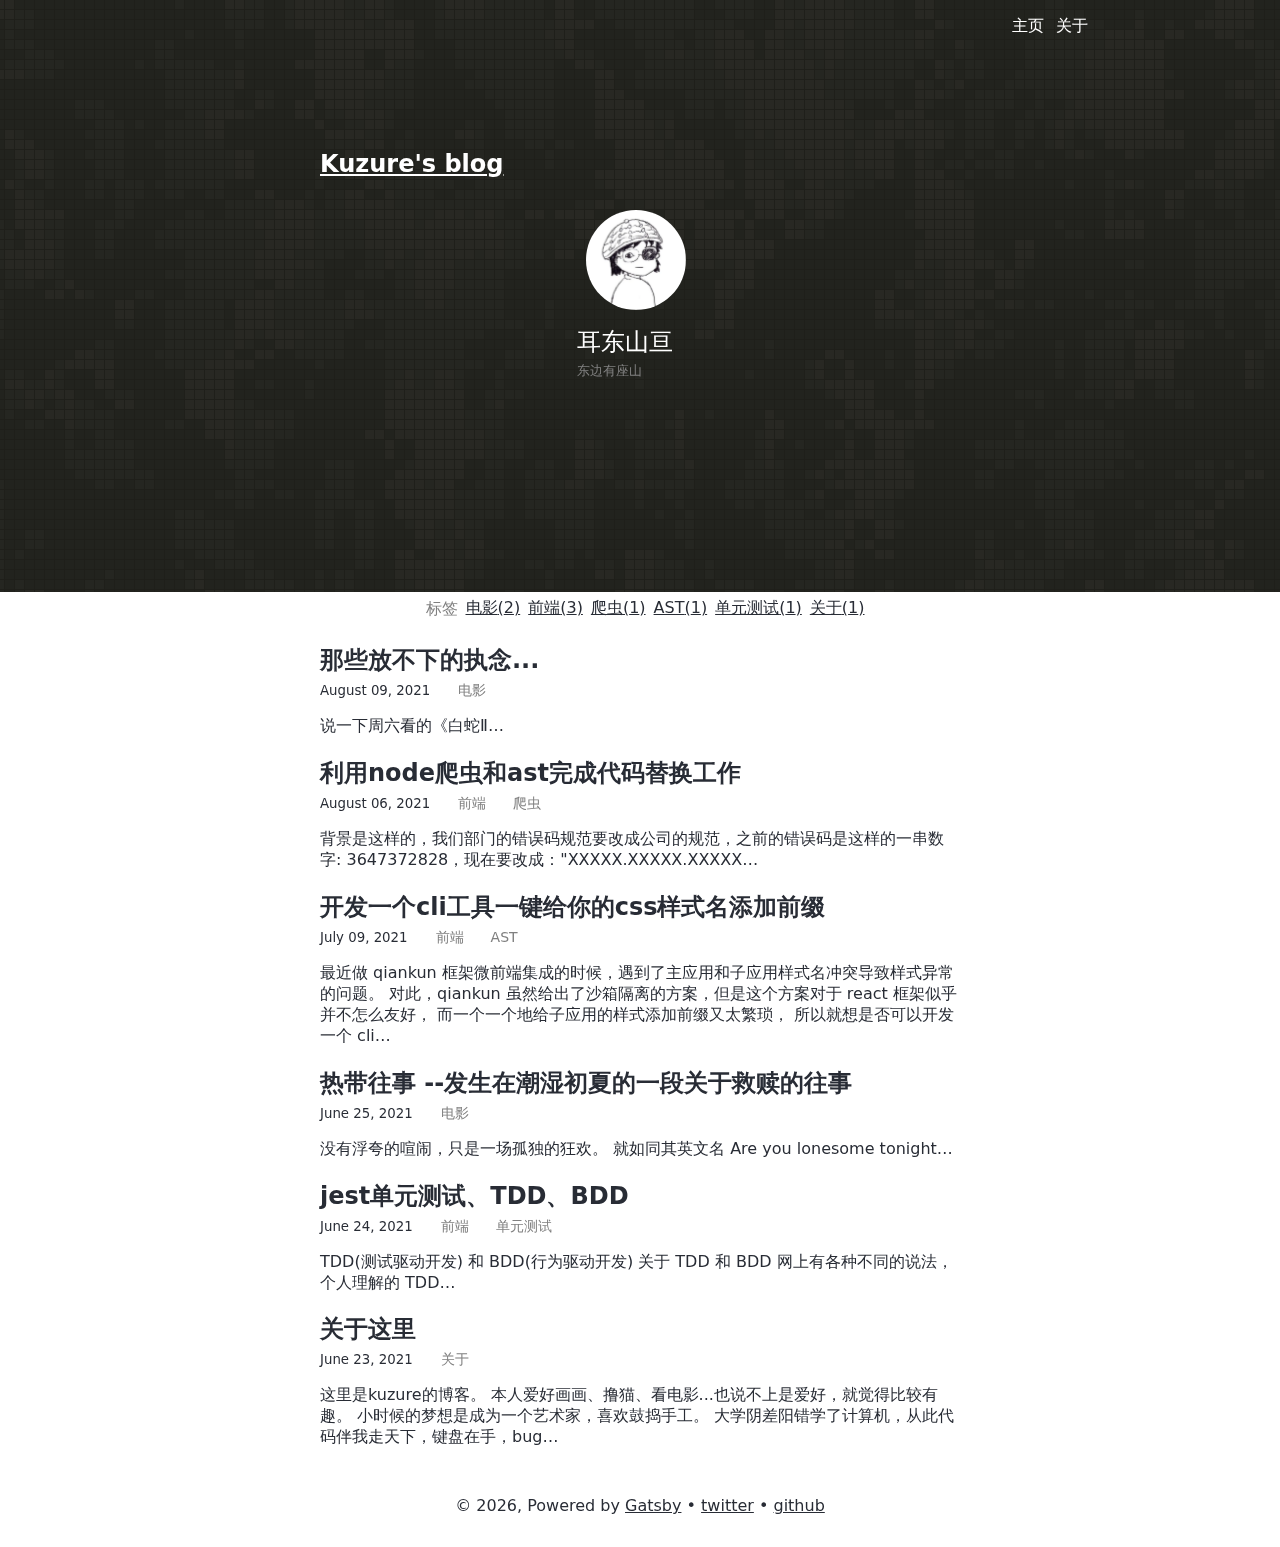
==== commit 7f420245: "Updates" ====
--- a/index.html
+++ b/index.html
@@ -1,9 +1,9 @@
-<!DOCTYPE html><html lang="en"><head><meta charSet="utf-8"/><meta http-equiv="x-ua-compatible" content="ie=edge"/><meta name="viewport" content="width=device-width, initial-scale=1, shrink-to-fit=no"/><style data-href="/styles.10999f57ae4872f0fd01.css" data-identity="gatsby-global-css">:root{--reach-skip-nav:1}[data-reach-skip-nav-link]{clip:rect(0 0 0 0);border:0;height:1px;margin:-1px;overflow:hidden;padding:0;position:absolute;width:1px}[data-reach-skip-nav-link]:focus{clip:auto;background:#fff;height:auto;left:10px;padding:1rem;position:fixed;top:10px;width:auto;z-index:1}.icon{fill:currentColor;color:#fff!important;height:1em;margin-right:2px;overflow:hidden;vertical-align:-.15em;width:1em}.github-icon{margin-left:4px}.header-nav-hover{background-color:hsla(0,100%,99%,.8);box-shadow:0 0 4px rgba(0,0,0,.27);top:-52px!important}#go-up{background-color:#282c35;border-radius:50%;bottom:2rem;cursor:pointer;display:none;padding:.5rem;position:fixed;right:2rem;transition:all .4s ease-in-out}@font-face{font-family:octicons-link;src:url([data-uri]) format("woff")}.markdown-body{-ms-text-size-adjust:100%;-webkit-text-size-adjust:100%;word-wrap:break-word;color:#24292e;font-family:-apple-system,BlinkMacSystemFont,Segoe UI,Helvetica,Arial,sans-serif,Apple Color Emoji,Segoe UI Emoji,Segoe UI Symbol;font-size:16px;line-height:1.5}.markdown-body .pl-c{color:#6a737d}.markdown-body .pl-c1,.markdown-body .pl-s .pl-v{color:#005cc5}.markdown-body .pl-e,.markdown-body .pl-en{color:#6f42c1}.markdown-body .pl-s .pl-s1,.markdown-body .pl-smi{color:#24292e}.markdown-body .pl-ent{color:#22863a}.markdown-body .pl-k{color:#d73a49}.markdown-body .pl-pds,.markdown-body .pl-s,.markdown-body .pl-s .pl-pse .pl-s1,.markdown-body .pl-sr,.markdown-body .pl-sr .pl-cce,.markdown-body .pl-sr .pl-sra,.markdown-body .pl-sr .pl-sre{color:#032f62}.markdown-body .pl-smw,.markdown-body .pl-v{color:#e36209}.markdown-body .pl-bu{color:#b31d28}.markdown-body .pl-ii{background-color:#b31d28;color:#fafbfc}.markdown-body .pl-c2{background-color:#d73a49;color:#fafbfc}.markdown-body .pl-c2:before{content:"^M"}.markdown-body .pl-sr .pl-cce{color:#22863a;font-weight:700}.markdown-body .pl-ml{color:#735c0f}.markdown-body .pl-mh,.markdown-body .pl-mh .pl-en,.markdown-body .pl-ms{color:#005cc5;font-weight:700}.markdown-body .pl-mi{color:#24292e;font-style:italic}.markdown-body .pl-mb{color:#24292e;font-weight:700}.markdown-body .pl-md{background-color:#ffeef0;color:#b31d28}.markdown-body .pl-mi1{background-color:#f0fff4;color:#22863a}.markdown-body .pl-mc{background-color:#ffebda;color:#e36209}.markdown-body .pl-mi2{background-color:#005cc5;color:#f6f8fa}.markdown-body .pl-mdr{color:#6f42c1;font-weight:700}.markdown-body .pl-ba{color:#586069}.markdown-body .pl-sg{color:#959da5}.markdown-body .pl-corl{color:#032f62;text-decoration:underline}.markdown-body .octicon{fill:currentColor;display:inline-block;vertical-align:text-top}.markdown-body a{-webkit-text-decoration-skip:objects;background-color:transparent}.markdown-body a:active,.markdown-body a:hover{outline-width:0}.markdown-body strong{font-weight:inherit;font-weight:bolder}.markdown-body h1{margin:.67em 0}.markdown-body img{border-style:none}.markdown-body svg:not(:root){overflow:hidden}.markdown-body code,.markdown-body kbd,.markdown-body pre{font-family:monospace,monospace;font-size:1em}.markdown-body hr{box-sizing:content-box;overflow:visible}.markdown-body input{font:inherit;margin:0;overflow:visible}.markdown-body [type=checkbox]{box-sizing:border-box;padding:0}.markdown-body *{box-sizing:border-box}.markdown-body input{font-family:inherit;font-size:inherit;line-height:inherit}.markdown-body a{color:#0366d6;text-decoration:none}.markdown-body a:hover{text-decoration:underline}.markdown-body strong{font-weight:600}.markdown-body hr{background:transparent;border-bottom:1px solid #dfe2e5;height:0;margin:15px 0;overflow:hidden}.markdown-body hr:after,.markdown-body hr:before{content:"";display:table}.markdown-body hr:after{clear:both}.markdown-body table{border-collapse:collapse;border-spacing:0}.markdown-body td,.markdown-body th{padding:0}.markdown-body h1,.markdown-body h2,.markdown-body h3,.markdown-body h4,.markdown-body h5,.markdown-body h6{margin-bottom:0;margin-top:0}.markdown-body h1{font-size:32px;font-weight:600}.markdown-body h2{font-size:24px;font-weight:600}.markdown-body h3{font-size:20px;font-weight:600}.markdown-body h4{font-size:16px;font-weight:600}.markdown-body h5{font-size:14px;font-weight:600}.markdown-body h6{font-size:12px;font-weight:600}.markdown-body p{margin-bottom:10px;margin-top:0}.markdown-body blockquote{margin:0}.markdown-body ol,.markdown-body ul{margin-bottom:0;margin-top:0;padding-left:0}.markdown-body ol ol,.markdown-body ul ol{list-style-type:lower-roman}.markdown-body ol ol ol,.markdown-body ol ul ol,.markdown-body ul ol ol,.markdown-body ul ul ol{list-style-type:lower-alpha}.markdown-body dd{margin-left:0}.markdown-body code{font-family:SFMono-Regular,Consolas,Liberation Mono,Menlo,Courier,monospace;font-size:12px}.markdown-body pre{font:12px SFMono-Regular,Consolas,Liberation Mono,Menlo,Courier,monospace;margin-bottom:0;margin-top:0}.markdown-body .octicon{vertical-align:text-bottom}.markdown-body .pl-0{padding-left:0!important}.markdown-body .pl-1{padding-left:4px!important}.markdown-body .pl-2{padding-left:8px!important}.markdown-body .pl-3{padding-left:16px!important}.markdown-body .pl-4{padding-left:24px!important}.markdown-body .pl-5{padding-left:32px!important}.markdown-body .pl-6{padding-left:40px!important}.markdown-body:after,.markdown-body:before{content:"";display:table}.markdown-body:after{clear:both}.markdown-body>:first-child{margin-top:0!important}.markdown-body>:last-child{margin-bottom:0!important}.markdown-body a:not([href]){color:inherit;text-decoration:none}.markdown-body .anchor{float:left;line-height:1;margin-left:-20px;padding-right:4px}.markdown-body .anchor:focus{outline:none}.markdown-body blockquote,.markdown-body dl,.markdown-body ol,.markdown-body p,.markdown-body pre,.markdown-body table,.markdown-body ul{margin-bottom:16px;margin-top:0}.markdown-body hr{background-color:#e1e4e8;border:0;height:.25em;margin:24px 0;padding:0}.markdown-body blockquote{border-left:.25em solid #dfe2e5;color:#6a737d;padding:0 1em}.markdown-body blockquote>:first-child{margin-top:0}.markdown-body blockquote>:last-child{margin-bottom:0}.markdown-body kbd{border:1px solid #c6cbd1;border-bottom-color:#959da5;box-shadow:inset 0 -1px 0 #959da5;font-size:11px}.markdown-body h1,.markdown-body h2,.markdown-body h3,.markdown-body h4,.markdown-body h5,.markdown-body h6{font-weight:600;line-height:1.25;margin-bottom:16px;margin-top:24px}.markdown-body h1 .octicon-link,.markdown-body h2 .octicon-link,.markdown-body h3 .octicon-link,.markdown-body h4 .octicon-link,.markdown-body h5 .octicon-link,.markdown-body h6 .octicon-link{color:#1b1f23;vertical-align:middle;visibility:hidden}.markdown-body h1:hover .anchor,.markdown-body h2:hover .anchor,.markdown-body h3:hover .anchor,.markdown-body h4:hover .anchor,.markdown-body h5:hover .anchor,.markdown-body h6:hover .anchor{text-decoration:none}.markdown-body h1:hover .anchor .octicon-link,.markdown-body h2:hover .anchor .octicon-link,.markdown-body h3:hover .anchor .octicon-link,.markdown-body h4:hover .anchor .octicon-link,.markdown-body h5:hover .anchor .octicon-link,.markdown-body h6:hover .anchor .octicon-link{visibility:visible}.markdown-body h1{font-size:2em}.markdown-body h1,.markdown-body h2{border-bottom:1px solid #eaecef;padding-bottom:.3em}.markdown-body h2{font-size:1.5em}.markdown-body h3{font-size:1.25em}.markdown-body h4{font-size:1em}.markdown-body h5{font-size:.875em}.markdown-body h6{color:#6a737d;font-size:.85em}.markdown-body ol,.markdown-body ul{padding-left:2em}.markdown-body ol ol,.markdown-body ol ul,.markdown-body ul ol,.markdown-body ul ul{margin-bottom:0;margin-top:0}.markdown-body li>p{margin-top:16px}.markdown-body li+li{margin-top:.25em}.markdown-body dl{padding:0}.markdown-body dl dt{font-size:1em;font-style:italic;font-weight:600;margin-top:16px;padding:0}.markdown-body dl dd{margin-bottom:16px;padding:0 16px}.markdown-body table{display:block;overflow:auto;width:100%}.markdown-body table th{font-weight:600}.markdown-body table td,.markdown-body table th{border:1px solid #dfe2e5;padding:6px 13px}.markdown-body table tr{background-color:#fff;border-top:1px solid #c6cbd1}.markdown-body table tr:nth-child(2n){background-color:#f6f8fa}.markdown-body img{background-color:#fff;box-sizing:content-box;max-width:100%}.markdown-body code{background-color:rgba(27,31,35,.05);border-radius:3px;font-size:85%;margin:0;padding:.2em 0}.markdown-body code:after,.markdown-body code:before{content:"\A0";letter-spacing:-.2em}.markdown-body pre{word-wrap:normal}.markdown-body pre>code{background:transparent;border:0;font-size:100%;margin:0;padding:0;white-space:pre;word-break:normal}.markdown-body .highlight{margin-bottom:16px}.markdown-body .highlight pre{margin-bottom:0;word-break:normal}.markdown-body .highlight pre,.markdown-body pre{background-color:#f6f8fa;border-radius:3px;font-size:85%;line-height:1.45;overflow:auto;padding:16px}.markdown-body pre code{word-wrap:normal;background-color:transparent;border:0;display:inline;line-height:inherit;margin:0;max-width:auto;overflow:visible;padding:0}.markdown-body pre code:after,.markdown-body pre code:before{content:normal}.markdown-body .full-commit .btn-outline:not(:disabled):hover{border-color:#005cc5;color:#005cc5}.markdown-body kbd{background-color:#fafbfc;border:1px solid #d1d5da;border-bottom-color:#c6cbd1;border-radius:3px;box-shadow:inset 0 -1px 0 #c6cbd1;color:#444d56;display:inline-block;font:11px SFMono-Regular,Consolas,Liberation Mono,Menlo,Courier,monospace;line-height:10px;padding:3px 5px;vertical-align:middle}.markdown-body :checked+.radio-label{border-color:#0366d6;position:relative;z-index:1}.markdown-body .task-list-item{list-style-type:none}.markdown-body .task-list-item+.task-list-item{margin-top:3px}.markdown-body .task-list-item input{margin:0 .2em .25em -1.6em;vertical-align:middle}.markdown-body hr{border-bottom-color:#eee}.gt-container{font-size:16px}.gt-container,.gt-container *{box-sizing:border-box}.gt-container a{color:#6190e8}.gt-container a:hover{border-color:#81a6ed;color:#81a6ed}.gt-container a.is--active{color:#333;cursor:default!important}.gt-container a.is--active:hover{color:#333}.gt-container .hide{display:none!important}.gt-container .gt-svg{display:inline-block;height:1em;vertical-align:sub;width:1em}.gt-container .gt-svg svg{fill:#6190e8;height:100%;width:100%}.gt-container .gt-ico{display:inline-block}.gt-container .gt-ico-text{margin-left:.3125em}.gt-container .gt-ico-github,.gt-container .gt-ico-github .gt-svg{height:100%;width:100%}.gt-container .gt-ico-github svg{fill:inherit}.gt-container .gt-spinner{position:relative}.gt-container .gt-spinner:before{-webkit-animation:gt-kf-rotate .6s linear infinite;animation:gt-kf-rotate .6s linear infinite;border:1px solid #fff;border-radius:50%;border-top-color:#6190e8;box-sizing:border-box;content:"";height:.75em;margin-left:-.375em;margin-top:-.1875em;position:absolute;top:3px;width:.75em}.gt-container .gt-loader{-webkit-animation:gt-kf-rotate 1.5s ease infinite;animation:gt-kf-rotate 1.5s ease infinite;border:1px solid #999;border-radius:50%;display:inline-block;font-style:normal;height:1.75em;line-height:1.75em;position:relative;width:1.75em}.gt-container .gt-loader:before{background-color:#999;border-radius:50%;content:"";display:block;height:.375em;left:50%;margin-left:-.1875em;margin-top:-.1875em;position:absolute;top:0;width:.375em}.gt-container .gt-avatar{display:inline-block;height:3.125em;width:3.125em}@media (max-width:479px){.gt-container .gt-avatar{height:2em;width:2em}}.gt-container .gt-avatar img{border-radius:3px;height:auto;width:100%}.gt-container .gt-avatar-github{cursor:pointer;height:3em;width:3em}@media (max-width:479px){.gt-container .gt-avatar-github{height:1.875em;width:1.875em}}.gt-container .gt-btn{background-color:#6190e8;border:1px solid #6190e8;border-radius:5px;color:#fff;cursor:pointer;display:inline-block;font-size:.75em;line-height:1;outline:none;padding:.75em 1.25em;text-decoration:none;white-space:nowrap}.gt-container .gt-btn-text{font-weight:400}.gt-container .gt-btn-loading{display:inline-block;height:1em;margin-left:.5em;position:relative;vertical-align:top;width:.75em}.gt-container .gt-btn.is--disable{cursor:not-allowed;opacity:.5}.gt-container .gt-btn-login{margin-right:0}.gt-container .gt-btn-preview{background-color:#fff;color:#6190e8}.gt-container .gt-btn-preview:hover{background-color:#f2f2f2;border-color:#81a6ed}.gt-container .gt-btn-public:hover{background-color:#81a6ed;border-color:#81a6ed}.gt-container .gt-error{color:#ff3860;margin:.625em;text-align:center}.gt-container .gt-initing{padding:1.25em 0;text-align:center}.gt-container .gt-initing-text{font-size:92%;margin:.625em auto}.gt-container .gt-no-init{padding:1.25em 0;text-align:center}.gt-container .gt-link{border-bottom:1px dotted #6190e8}.gt-container .gt-link-counts,.gt-container .gt-link-project{text-decoration:none}.gt-container .gt-meta{border-bottom:1px solid #e9e9e9;font-size:1em;margin:1.25em 0;padding:1em 0;position:relative;z-index:10}.gt-container .gt-meta:after,.gt-container .gt-meta:before{content:" ";display:table}.gt-container .gt-meta:after{clear:both}.gt-container .gt-counts{margin:0 .625em 0 0}.gt-container .gt-user{float:right;font-size:92%;margin:0}.gt-container .gt-user-pic{height:16px;margin-right:.5em;vertical-align:top;width:16px}.gt-container .gt-user-inner{cursor:pointer;display:inline-block}.gt-container .gt-user .gt-ico{margin:0 0 0 .3125em}.gt-container .gt-user .gt-ico svg{fill:inherit}.gt-container .gt-user .is--poping .gt-ico svg{fill:#6190e8}.gt-container .gt-version{color:#a1a1a1;margin-left:.375em}.gt-container .gt-copyright{border-top:1px solid #e9e9e9;margin:0 .9375em .5em;padding-top:.5em}.gt-container .gt-popup{background:#fff;border:1px solid #e9e9e9;display:inline-block;font-size:.875em;letter-spacing:.5px;padding:.625em 0;position:absolute;right:0;top:2.375em}.gt-container .gt-popup .gt-action{cursor:pointer;display:block;margin:.5em 0;padding:0 1.125em;position:relative;text-decoration:none}.gt-container .gt-popup .gt-action.is--active:before{background:#6190e8;content:"";height:.25em;left:.5em;position:absolute;top:.4375em;width:.25em}.gt-container .gt-header{display:flex;position:relative}.gt-container .gt-header-comment{flex:1 1;margin-left:1.25em}@media (max-width:479px){.gt-container .gt-header-comment{margin-left:.875em}}.gt-container .gt-header-textarea{word-wrap:break-word;background-color:#f6f6f6;border:1px solid rgba(0,0,0,.1);border-radius:5px;box-sizing:border-box;display:block;font-size:.875em;max-height:15em;min-height:5.125em;outline:none;padding:.75em;resize:vertical;transition:all .25s ease;width:100%}.gt-container .gt-header-textarea:hover{background-color:#fbfbfb}.gt-container .gt-header-preview{background-color:#f6f6f6;border:1px solid rgba(0,0,0,.1);border-radius:5px;padding:.75em}.gt-container .gt-header-controls{margin:.75em 0 0;position:relative}.gt-container .gt-header-controls:after,.gt-container .gt-header-controls:before{content:" ";display:table}.gt-container .gt-header-controls:after{clear:both}@media (max-width:479px){.gt-container .gt-header-controls{margin:0}}.gt-container .gt-header-controls-tip{color:#6190e8;font-size:.875em;text-decoration:none;vertical-align:sub}@media (max-width:479px){.gt-container .gt-header-controls-tip{display:none}}.gt-container .gt-header-controls .gt-btn{float:right;margin-left:1.25em}@media (max-width:479px){.gt-container .gt-header-controls .gt-btn{float:none;margin:.75em 0 0;width:100%}}.gt-container:after{bottom:100%;content:"";left:0;opacity:0;position:fixed;right:0;top:0}.gt-container.gt-input-focused{position:relative}.gt-container.gt-input-focused:after{background:#000;bottom:0;content:"";left:0;opacity:.6;position:fixed;right:0;top:0;transition:opacity .3s,bottom 0s;z-index:9999}.gt-container.gt-input-focused .gt-header-comment{z-index:10000}.gt-container .gt-comments{padding-top:1.25em}.gt-container .gt-comments-null{text-align:center}.gt-container .gt-comments-controls{margin:1.25em 0;text-align:center}.gt-container .gt-comment{display:flex;padding:.625em 0;position:relative}.gt-container .gt-comment-content{background-color:#f9f9f9;flex:1 1;margin-left:1.25em;overflow:auto;padding:.75em 1em;transition:all .25s ease}.gt-container .gt-comment-content:hover{box-shadow:0 .625em 3.75em 0 #f4f4f4}@media (max-width:479px){.gt-container .gt-comment-content{margin-left:.875em;padding:.625em .75em}}.gt-container .gt-comment-header{font-size:.875em;margin-bottom:.5em;position:relative}.gt-container .gt-comment-block-1{float:right;height:1.375em;width:2em}.gt-container .gt-comment-block-2{float:right;height:1.375em;width:4em}.gt-container .gt-comment-username{color:#6190e8;font-weight:500;text-decoration:none}.gt-container .gt-comment-username:hover{text-decoration:underline}.gt-container .gt-comment-date,.gt-container .gt-comment-text{color:#a1a1a1;margin-left:.5em}.gt-container .gt-comment-edit,.gt-container .gt-comment-like,.gt-container .gt-comment-reply{height:1.375em;position:absolute}.gt-container .gt-comment-edit:hover,.gt-container .gt-comment-like:hover,.gt-container .gt-comment-reply:hover{cursor:pointer}.gt-container .gt-comment-like{right:2em;top:0}.gt-container .gt-comment-edit,.gt-container .gt-comment-reply{right:0;top:0}.gt-container .gt-comment-body{color:#333!important}.gt-container .gt-comment-body .email-hidden-toggle a{background:#dfe2e5;border-radius:1px;color:#444d56;display:inline-block;font-size:12px;font-weight:600;height:12px;line-height:6px;padding:0 9px;text-decoration:none;vertical-align:middle}.gt-container .gt-comment-body .email-hidden-toggle a:hover{background-color:#c6cbd1}.gt-container .gt-comment-body .email-hidden-reply{display:none;white-space:pre-wrap}.gt-container .gt-comment-body .email-hidden-reply .email-signature-reply{border-left:4px solid #dfe2e5;color:#586069;margin:15px 0;padding:0 15px}.gt-container .gt-comment-body .email-hidden-reply.expanded{display:block}.gt-container .gt-comment-admin .gt-comment-content{background-color:#f6f9fe}@-webkit-keyframes gt-kf-rotate{0%{-webkit-transform:rotate(0);transform:rotate(0)}to{-webkit-transform:rotate(1turn);transform:rotate(1turn)}}@keyframes gt-kf-rotate{0%{-webkit-transform:rotate(0);transform:rotate(0)}to{-webkit-transform:rotate(1turn);transform:rotate(1turn)}}</style><meta name="generator" content="Gatsby 3.8.0"/><style>.gatsby-image-wrapper{position:relative;overflow:hidden}.gatsby-image-wrapper img{bottom:0;height:100%;left:0;margin:0;max-width:none;padding:0;position:absolute;right:0;top:0;width:100%;object-fit:cover}.gatsby-image-wrapper [data-main-image]{opacity:0;transform:translateZ(0);transition:opacity .25s linear;will-change:opacity}.gatsby-image-wrapper-constrained{display:inline-block;vertical-align:top}</style><noscript><style>.gatsby-image-wrapper noscript [data-main-image]{opacity:1!important}.gatsby-image-wrapper [data-placeholder-image]{opacity:0!important}</style></noscript><script type="module">const e="undefined"!=typeof HTMLImageElement&&"loading"in HTMLImageElement.prototype;e&&document.body.addEventListener("load",(function(e){if(void 0===e.target.dataset.mainImage)return;if(void 0===e.target.dataset.gatsbyImageSsr)return;const t=e.target;let a=null,n=t;for(;null===a&&n;)void 0!==n.parentNode.dataset.gatsbyImageWrapper&&(a=n.parentNode),n=n.parentNode;const o=a.querySelector("[data-placeholder-image]"),r=new Image;r.src=t.currentSrc,r.decode().catch((()=>{})).then((()=>{t.style.opacity=1,o&&(o.style.opacity=0,o.style.transition="opacity 500ms linear")}))}),!0);</script><title data-react-helmet="true">Home | Kuzure&#x27;s blog</title><meta data-react-helmet="true" name="description" content="Kuzure&#x27;s blog"/><meta data-react-helmet="true" property="og:title" content="Home"/><meta data-react-helmet="true" property="og:description" content="Kuzure&#x27;s blog"/><meta data-react-helmet="true" property="og:type" content="website"/><meta data-react-helmet="true" name="twitter:creator" content="kuzure-东山"/><meta data-react-helmet="true" name="twitter:title" content="Home"/><meta data-react-helmet="true" name="twitter:description" content="Kuzure&#x27;s blog"/><meta data-react-helmet="true" name="twitter:card" content="summary"/><link rel="icon" href="/favicon-32x32.png?v=fe79452f2bf834ff9bf8cf2684783a6b" type="image/png"/><link rel="manifest" href="/manifest.webmanifest" crossorigin="anonymous"/><link rel="apple-touch-icon" sizes="48x48" href="/icons/icon-48x48.png?v=fe79452f2bf834ff9bf8cf2684783a6b"/><link rel="apple-touch-icon" sizes="72x72" href="/icons/icon-72x72.png?v=fe79452f2bf834ff9bf8cf2684783a6b"/><link rel="apple-touch-icon" sizes="96x96" href="/icons/icon-96x96.png?v=fe79452f2bf834ff9bf8cf2684783a6b"/><link rel="apple-touch-icon" sizes="144x144" href="/icons/icon-144x144.png?v=fe79452f2bf834ff9bf8cf2684783a6b"/><link rel="apple-touch-icon" sizes="192x192" href="/icons/icon-192x192.png?v=fe79452f2bf834ff9bf8cf2684783a6b"/><link rel="apple-touch-icon" sizes="256x256" href="/icons/icon-256x256.png?v=fe79452f2bf834ff9bf8cf2684783a6b"/><link rel="apple-touch-icon" sizes="384x384" href="/icons/icon-384x384.png?v=fe79452f2bf834ff9bf8cf2684783a6b"/><link rel="apple-touch-icon" sizes="512x512" href="/icons/icon-512x512.png?v=fe79452f2bf834ff9bf8cf2684783a6b"/><link as="script" rel="preload" href="/webpack-runtime-8ef745f2580752c1dbf5.js"/><link as="script" rel="preload" href="/framework-83c4af4e5826768a26d2.js"/><link as="script" rel="preload" href="/app-348b17b41c98f114e5b1.js"/><link as="script" rel="preload" href="/594a10c5e594bd3faaa0b3336dcd5755131ca933-a54017c2c5d08c874522.js"/><link as="script" rel="preload" href="/799b9e28ec84f08939ab3af68c08e0b6efc8bad3-85829a2fafa1d0f63618.js"/><link as="script" rel="preload" href="/component---node-modules-gatsby-theme-blog-core-src-templates-posts-query-js-9b4100491def805a8e60.js"/><link as="fetch" rel="preload" href="/page-data/index/page-data.json" crossorigin="anonymous"/><link as="fetch" rel="preload" href="/page-data/sq/d/2744905544.json" crossorigin="anonymous"/><link as="fetch" rel="preload" href="/page-data/sq/d/3090755652.json" crossorigin="anonymous"/><link as="fetch" rel="preload" href="/page-data/sq/d/764694655.json" crossorigin="anonymous"/><link as="fetch" rel="preload" href="/page-data/app-data.json" crossorigin="anonymous"/></head><body><script>(function() { try {
+<!DOCTYPE html><html lang="en"><head><meta charSet="utf-8"/><meta http-equiv="x-ua-compatible" content="ie=edge"/><meta name="viewport" content="width=device-width, initial-scale=1, shrink-to-fit=no"/><style data-href="/styles.10999f57ae4872f0fd01.css" data-identity="gatsby-global-css">:root{--reach-skip-nav:1}[data-reach-skip-nav-link]{clip:rect(0 0 0 0);border:0;height:1px;margin:-1px;overflow:hidden;padding:0;position:absolute;width:1px}[data-reach-skip-nav-link]:focus{clip:auto;background:#fff;height:auto;left:10px;padding:1rem;position:fixed;top:10px;width:auto;z-index:1}.icon{fill:currentColor;color:#fff!important;height:1em;margin-right:2px;overflow:hidden;vertical-align:-.15em;width:1em}.github-icon{margin-left:4px}.header-nav-hover{background-color:hsla(0,100%,99%,.8);box-shadow:0 0 4px rgba(0,0,0,.27);top:-52px!important}#go-up{background-color:#282c35;border-radius:50%;bottom:2rem;cursor:pointer;display:none;padding:.5rem;position:fixed;right:2rem;transition:all .4s ease-in-out}@font-face{font-family:octicons-link;src:url([data-uri]) format("woff")}.markdown-body{-ms-text-size-adjust:100%;-webkit-text-size-adjust:100%;word-wrap:break-word;color:#24292e;font-family:-apple-system,BlinkMacSystemFont,Segoe UI,Helvetica,Arial,sans-serif,Apple Color Emoji,Segoe UI Emoji,Segoe UI Symbol;font-size:16px;line-height:1.5}.markdown-body .pl-c{color:#6a737d}.markdown-body .pl-c1,.markdown-body .pl-s .pl-v{color:#005cc5}.markdown-body .pl-e,.markdown-body .pl-en{color:#6f42c1}.markdown-body .pl-s .pl-s1,.markdown-body .pl-smi{color:#24292e}.markdown-body .pl-ent{color:#22863a}.markdown-body .pl-k{color:#d73a49}.markdown-body .pl-pds,.markdown-body .pl-s,.markdown-body .pl-s .pl-pse .pl-s1,.markdown-body .pl-sr,.markdown-body .pl-sr .pl-cce,.markdown-body .pl-sr .pl-sra,.markdown-body .pl-sr .pl-sre{color:#032f62}.markdown-body .pl-smw,.markdown-body .pl-v{color:#e36209}.markdown-body .pl-bu{color:#b31d28}.markdown-body .pl-ii{background-color:#b31d28;color:#fafbfc}.markdown-body .pl-c2{background-color:#d73a49;color:#fafbfc}.markdown-body .pl-c2:before{content:"^M"}.markdown-body .pl-sr .pl-cce{color:#22863a;font-weight:700}.markdown-body .pl-ml{color:#735c0f}.markdown-body .pl-mh,.markdown-body .pl-mh .pl-en,.markdown-body .pl-ms{color:#005cc5;font-weight:700}.markdown-body .pl-mi{color:#24292e;font-style:italic}.markdown-body .pl-mb{color:#24292e;font-weight:700}.markdown-body .pl-md{background-color:#ffeef0;color:#b31d28}.markdown-body .pl-mi1{background-color:#f0fff4;color:#22863a}.markdown-body .pl-mc{background-color:#ffebda;color:#e36209}.markdown-body .pl-mi2{background-color:#005cc5;color:#f6f8fa}.markdown-body .pl-mdr{color:#6f42c1;font-weight:700}.markdown-body .pl-ba{color:#586069}.markdown-body .pl-sg{color:#959da5}.markdown-body .pl-corl{color:#032f62;text-decoration:underline}.markdown-body .octicon{fill:currentColor;display:inline-block;vertical-align:text-top}.markdown-body a{-webkit-text-decoration-skip:objects;background-color:transparent}.markdown-body a:active,.markdown-body a:hover{outline-width:0}.markdown-body strong{font-weight:inherit;font-weight:bolder}.markdown-body h1{margin:.67em 0}.markdown-body img{border-style:none}.markdown-body svg:not(:root){overflow:hidden}.markdown-body code,.markdown-body kbd,.markdown-body pre{font-family:monospace,monospace;font-size:1em}.markdown-body hr{box-sizing:content-box;overflow:visible}.markdown-body input{font:inherit;margin:0;overflow:visible}.markdown-body [type=checkbox]{box-sizing:border-box;padding:0}.markdown-body *{box-sizing:border-box}.markdown-body input{font-family:inherit;font-size:inherit;line-height:inherit}.markdown-body a{color:#0366d6;text-decoration:none}.markdown-body a:hover{text-decoration:underline}.markdown-body strong{font-weight:600}.markdown-body hr{background:transparent;border-bottom:1px solid #dfe2e5;height:0;margin:15px 0;overflow:hidden}.markdown-body hr:after,.markdown-body hr:before{content:"";display:table}.markdown-body hr:after{clear:both}.markdown-body table{border-collapse:collapse;border-spacing:0}.markdown-body td,.markdown-body th{padding:0}.markdown-body h1,.markdown-body h2,.markdown-body h3,.markdown-body h4,.markdown-body h5,.markdown-body h6{margin-bottom:0;margin-top:0}.markdown-body h1{font-size:32px;font-weight:600}.markdown-body h2{font-size:24px;font-weight:600}.markdown-body h3{font-size:20px;font-weight:600}.markdown-body h4{font-size:16px;font-weight:600}.markdown-body h5{font-size:14px;font-weight:600}.markdown-body h6{font-size:12px;font-weight:600}.markdown-body p{margin-bottom:10px;margin-top:0}.markdown-body blockquote{margin:0}.markdown-body ol,.markdown-body ul{margin-bottom:0;margin-top:0;padding-left:0}.markdown-body ol ol,.markdown-body ul ol{list-style-type:lower-roman}.markdown-body ol ol ol,.markdown-body ol ul ol,.markdown-body ul ol ol,.markdown-body ul ul ol{list-style-type:lower-alpha}.markdown-body dd{margin-left:0}.markdown-body code{font-family:SFMono-Regular,Consolas,Liberation Mono,Menlo,Courier,monospace;font-size:12px}.markdown-body pre{font:12px SFMono-Regular,Consolas,Liberation Mono,Menlo,Courier,monospace;margin-bottom:0;margin-top:0}.markdown-body .octicon{vertical-align:text-bottom}.markdown-body .pl-0{padding-left:0!important}.markdown-body .pl-1{padding-left:4px!important}.markdown-body .pl-2{padding-left:8px!important}.markdown-body .pl-3{padding-left:16px!important}.markdown-body .pl-4{padding-left:24px!important}.markdown-body .pl-5{padding-left:32px!important}.markdown-body .pl-6{padding-left:40px!important}.markdown-body:after,.markdown-body:before{content:"";display:table}.markdown-body:after{clear:both}.markdown-body>:first-child{margin-top:0!important}.markdown-body>:last-child{margin-bottom:0!important}.markdown-body a:not([href]){color:inherit;text-decoration:none}.markdown-body .anchor{float:left;line-height:1;margin-left:-20px;padding-right:4px}.markdown-body .anchor:focus{outline:none}.markdown-body blockquote,.markdown-body dl,.markdown-body ol,.markdown-body p,.markdown-body pre,.markdown-body table,.markdown-body ul{margin-bottom:16px;margin-top:0}.markdown-body hr{background-color:#e1e4e8;border:0;height:.25em;margin:24px 0;padding:0}.markdown-body blockquote{border-left:.25em solid #dfe2e5;color:#6a737d;padding:0 1em}.markdown-body blockquote>:first-child{margin-top:0}.markdown-body blockquote>:last-child{margin-bottom:0}.markdown-body kbd{border:1px solid #c6cbd1;border-bottom-color:#959da5;box-shadow:inset 0 -1px 0 #959da5;font-size:11px}.markdown-body h1,.markdown-body h2,.markdown-body h3,.markdown-body h4,.markdown-body h5,.markdown-body h6{font-weight:600;line-height:1.25;margin-bottom:16px;margin-top:24px}.markdown-body h1 .octicon-link,.markdown-body h2 .octicon-link,.markdown-body h3 .octicon-link,.markdown-body h4 .octicon-link,.markdown-body h5 .octicon-link,.markdown-body h6 .octicon-link{color:#1b1f23;vertical-align:middle;visibility:hidden}.markdown-body h1:hover .anchor,.markdown-body h2:hover .anchor,.markdown-body h3:hover .anchor,.markdown-body h4:hover .anchor,.markdown-body h5:hover .anchor,.markdown-body h6:hover .anchor{text-decoration:none}.markdown-body h1:hover .anchor .octicon-link,.markdown-body h2:hover .anchor .octicon-link,.markdown-body h3:hover .anchor .octicon-link,.markdown-body h4:hover .anchor .octicon-link,.markdown-body h5:hover .anchor .octicon-link,.markdown-body h6:hover .anchor .octicon-link{visibility:visible}.markdown-body h1{font-size:2em}.markdown-body h1,.markdown-body h2{border-bottom:1px solid #eaecef;padding-bottom:.3em}.markdown-body h2{font-size:1.5em}.markdown-body h3{font-size:1.25em}.markdown-body h4{font-size:1em}.markdown-body h5{font-size:.875em}.markdown-body h6{color:#6a737d;font-size:.85em}.markdown-body ol,.markdown-body ul{padding-left:2em}.markdown-body ol ol,.markdown-body ol ul,.markdown-body ul ol,.markdown-body ul ul{margin-bottom:0;margin-top:0}.markdown-body li>p{margin-top:16px}.markdown-body li+li{margin-top:.25em}.markdown-body dl{padding:0}.markdown-body dl dt{font-size:1em;font-style:italic;font-weight:600;margin-top:16px;padding:0}.markdown-body dl dd{margin-bottom:16px;padding:0 16px}.markdown-body table{display:block;overflow:auto;width:100%}.markdown-body table th{font-weight:600}.markdown-body table td,.markdown-body table th{border:1px solid #dfe2e5;padding:6px 13px}.markdown-body table tr{background-color:#fff;border-top:1px solid #c6cbd1}.markdown-body table tr:nth-child(2n){background-color:#f6f8fa}.markdown-body img{background-color:#fff;box-sizing:content-box;max-width:100%}.markdown-body code{background-color:rgba(27,31,35,.05);border-radius:3px;font-size:85%;margin:0;padding:.2em 0}.markdown-body code:after,.markdown-body code:before{content:"\A0";letter-spacing:-.2em}.markdown-body pre{word-wrap:normal}.markdown-body pre>code{background:transparent;border:0;font-size:100%;margin:0;padding:0;white-space:pre;word-break:normal}.markdown-body .highlight{margin-bottom:16px}.markdown-body .highlight pre{margin-bottom:0;word-break:normal}.markdown-body .highlight pre,.markdown-body pre{background-color:#f6f8fa;border-radius:3px;font-size:85%;line-height:1.45;overflow:auto;padding:16px}.markdown-body pre code{word-wrap:normal;background-color:transparent;border:0;display:inline;line-height:inherit;margin:0;max-width:auto;overflow:visible;padding:0}.markdown-body pre code:after,.markdown-body pre code:before{content:normal}.markdown-body .full-commit .btn-outline:not(:disabled):hover{border-color:#005cc5;color:#005cc5}.markdown-body kbd{background-color:#fafbfc;border:1px solid #d1d5da;border-bottom-color:#c6cbd1;border-radius:3px;box-shadow:inset 0 -1px 0 #c6cbd1;color:#444d56;display:inline-block;font:11px SFMono-Regular,Consolas,Liberation Mono,Menlo,Courier,monospace;line-height:10px;padding:3px 5px;vertical-align:middle}.markdown-body :checked+.radio-label{border-color:#0366d6;position:relative;z-index:1}.markdown-body .task-list-item{list-style-type:none}.markdown-body .task-list-item+.task-list-item{margin-top:3px}.markdown-body .task-list-item input{margin:0 .2em .25em -1.6em;vertical-align:middle}.markdown-body hr{border-bottom-color:#eee}.gt-container{font-size:16px}.gt-container,.gt-container *{box-sizing:border-box}.gt-container a{color:#6190e8}.gt-container a:hover{border-color:#81a6ed;color:#81a6ed}.gt-container a.is--active{color:#333;cursor:default!important}.gt-container a.is--active:hover{color:#333}.gt-container .hide{display:none!important}.gt-container .gt-svg{display:inline-block;height:1em;vertical-align:sub;width:1em}.gt-container .gt-svg svg{fill:#6190e8;height:100%;width:100%}.gt-container .gt-ico{display:inline-block}.gt-container .gt-ico-text{margin-left:.3125em}.gt-container .gt-ico-github,.gt-container .gt-ico-github .gt-svg{height:100%;width:100%}.gt-container .gt-ico-github svg{fill:inherit}.gt-container .gt-spinner{position:relative}.gt-container .gt-spinner:before{-webkit-animation:gt-kf-rotate .6s linear infinite;animation:gt-kf-rotate .6s linear infinite;border:1px solid #fff;border-radius:50%;border-top-color:#6190e8;box-sizing:border-box;content:"";height:.75em;margin-left:-.375em;margin-top:-.1875em;position:absolute;top:3px;width:.75em}.gt-container .gt-loader{-webkit-animation:gt-kf-rotate 1.5s ease infinite;animation:gt-kf-rotate 1.5s ease infinite;border:1px solid #999;border-radius:50%;display:inline-block;font-style:normal;height:1.75em;line-height:1.75em;position:relative;width:1.75em}.gt-container .gt-loader:before{background-color:#999;border-radius:50%;content:"";display:block;height:.375em;left:50%;margin-left:-.1875em;margin-top:-.1875em;position:absolute;top:0;width:.375em}.gt-container .gt-avatar{display:inline-block;height:3.125em;width:3.125em}@media (max-width:479px){.gt-container .gt-avatar{height:2em;width:2em}}.gt-container .gt-avatar img{border-radius:3px;height:auto;width:100%}.gt-container .gt-avatar-github{cursor:pointer;height:3em;width:3em}@media (max-width:479px){.gt-container .gt-avatar-github{height:1.875em;width:1.875em}}.gt-container .gt-btn{background-color:#6190e8;border:1px solid #6190e8;border-radius:5px;color:#fff;cursor:pointer;display:inline-block;font-size:.75em;line-height:1;outline:none;padding:.75em 1.25em;text-decoration:none;white-space:nowrap}.gt-container .gt-btn-text{font-weight:400}.gt-container .gt-btn-loading{display:inline-block;height:1em;margin-left:.5em;position:relative;vertical-align:top;width:.75em}.gt-container .gt-btn.is--disable{cursor:not-allowed;opacity:.5}.gt-container .gt-btn-login{margin-right:0}.gt-container .gt-btn-preview{background-color:#fff;color:#6190e8}.gt-container .gt-btn-preview:hover{background-color:#f2f2f2;border-color:#81a6ed}.gt-container .gt-btn-public:hover{background-color:#81a6ed;border-color:#81a6ed}.gt-container .gt-error{color:#ff3860;margin:.625em;text-align:center}.gt-container .gt-initing{padding:1.25em 0;text-align:center}.gt-container .gt-initing-text{font-size:92%;margin:.625em auto}.gt-container .gt-no-init{padding:1.25em 0;text-align:center}.gt-container .gt-link{border-bottom:1px dotted #6190e8}.gt-container .gt-link-counts,.gt-container .gt-link-project{text-decoration:none}.gt-container .gt-meta{border-bottom:1px solid #e9e9e9;font-size:1em;margin:1.25em 0;padding:1em 0;position:relative;z-index:10}.gt-container .gt-meta:after,.gt-container .gt-meta:before{content:" ";display:table}.gt-container .gt-meta:after{clear:both}.gt-container .gt-counts{margin:0 .625em 0 0}.gt-container .gt-user{float:right;font-size:92%;margin:0}.gt-container .gt-user-pic{height:16px;margin-right:.5em;vertical-align:top;width:16px}.gt-container .gt-user-inner{cursor:pointer;display:inline-block}.gt-container .gt-user .gt-ico{margin:0 0 0 .3125em}.gt-container .gt-user .gt-ico svg{fill:inherit}.gt-container .gt-user .is--poping .gt-ico svg{fill:#6190e8}.gt-container .gt-version{color:#a1a1a1;margin-left:.375em}.gt-container .gt-copyright{border-top:1px solid #e9e9e9;margin:0 .9375em .5em;padding-top:.5em}.gt-container .gt-popup{background:#fff;border:1px solid #e9e9e9;display:inline-block;font-size:.875em;letter-spacing:.5px;padding:.625em 0;position:absolute;right:0;top:2.375em}.gt-container .gt-popup .gt-action{cursor:pointer;display:block;margin:.5em 0;padding:0 1.125em;position:relative;text-decoration:none}.gt-container .gt-popup .gt-action.is--active:before{background:#6190e8;content:"";height:.25em;left:.5em;position:absolute;top:.4375em;width:.25em}.gt-container .gt-header{display:flex;position:relative}.gt-container .gt-header-comment{flex:1 1;margin-left:1.25em}@media (max-width:479px){.gt-container .gt-header-comment{margin-left:.875em}}.gt-container .gt-header-textarea{word-wrap:break-word;background-color:#f6f6f6;border:1px solid rgba(0,0,0,.1);border-radius:5px;box-sizing:border-box;display:block;font-size:.875em;max-height:15em;min-height:5.125em;outline:none;padding:.75em;resize:vertical;transition:all .25s ease;width:100%}.gt-container .gt-header-textarea:hover{background-color:#fbfbfb}.gt-container .gt-header-preview{background-color:#f6f6f6;border:1px solid rgba(0,0,0,.1);border-radius:5px;padding:.75em}.gt-container .gt-header-controls{margin:.75em 0 0;position:relative}.gt-container .gt-header-controls:after,.gt-container .gt-header-controls:before{content:" ";display:table}.gt-container .gt-header-controls:after{clear:both}@media (max-width:479px){.gt-container .gt-header-controls{margin:0}}.gt-container .gt-header-controls-tip{color:#6190e8;font-size:.875em;text-decoration:none;vertical-align:sub}@media (max-width:479px){.gt-container .gt-header-controls-tip{display:none}}.gt-container .gt-header-controls .gt-btn{float:right;margin-left:1.25em}@media (max-width:479px){.gt-container .gt-header-controls .gt-btn{float:none;margin:.75em 0 0;width:100%}}.gt-container:after{bottom:100%;content:"";left:0;opacity:0;position:fixed;right:0;top:0}.gt-container.gt-input-focused{position:relative}.gt-container.gt-input-focused:after{background:#000;bottom:0;content:"";left:0;opacity:.6;position:fixed;right:0;top:0;transition:opacity .3s,bottom 0s;z-index:9999}.gt-container.gt-input-focused .gt-header-comment{z-index:10000}.gt-container .gt-comments{padding-top:1.25em}.gt-container .gt-comments-null{text-align:center}.gt-container .gt-comments-controls{margin:1.25em 0;text-align:center}.gt-container .gt-comment{display:flex;padding:.625em 0;position:relative}.gt-container .gt-comment-content{background-color:#f9f9f9;flex:1 1;margin-left:1.25em;overflow:auto;padding:.75em 1em;transition:all .25s ease}.gt-container .gt-comment-content:hover{box-shadow:0 .625em 3.75em 0 #f4f4f4}@media (max-width:479px){.gt-container .gt-comment-content{margin-left:.875em;padding:.625em .75em}}.gt-container .gt-comment-header{font-size:.875em;margin-bottom:.5em;position:relative}.gt-container .gt-comment-block-1{float:right;height:1.375em;width:2em}.gt-container .gt-comment-block-2{float:right;height:1.375em;width:4em}.gt-container .gt-comment-username{color:#6190e8;font-weight:500;text-decoration:none}.gt-container .gt-comment-username:hover{text-decoration:underline}.gt-container .gt-comment-date,.gt-container .gt-comment-text{color:#a1a1a1;margin-left:.5em}.gt-container .gt-comment-edit,.gt-container .gt-comment-like,.gt-container .gt-comment-reply{height:1.375em;position:absolute}.gt-container .gt-comment-edit:hover,.gt-container .gt-comment-like:hover,.gt-container .gt-comment-reply:hover{cursor:pointer}.gt-container .gt-comment-like{right:2em;top:0}.gt-container .gt-comment-edit,.gt-container .gt-comment-reply{right:0;top:0}.gt-container .gt-comment-body{color:#333!important}.gt-container .gt-comment-body .email-hidden-toggle a{background:#dfe2e5;border-radius:1px;color:#444d56;display:inline-block;font-size:12px;font-weight:600;height:12px;line-height:6px;padding:0 9px;text-decoration:none;vertical-align:middle}.gt-container .gt-comment-body .email-hidden-toggle a:hover{background-color:#c6cbd1}.gt-container .gt-comment-body .email-hidden-reply{display:none;white-space:pre-wrap}.gt-container .gt-comment-body .email-hidden-reply .email-signature-reply{border-left:4px solid #dfe2e5;color:#586069;margin:15px 0;padding:0 15px}.gt-container .gt-comment-body .email-hidden-reply.expanded{display:block}.gt-container .gt-comment-admin .gt-comment-content{background-color:#f6f9fe}@-webkit-keyframes gt-kf-rotate{0%{-webkit-transform:rotate(0);transform:rotate(0)}to{-webkit-transform:rotate(1turn);transform:rotate(1turn)}}@keyframes gt-kf-rotate{0%{-webkit-transform:rotate(0);transform:rotate(0)}to{-webkit-transform:rotate(1turn);transform:rotate(1turn)}}</style><meta name="generator" content="Gatsby 3.8.0"/><style>.gatsby-image-wrapper{position:relative;overflow:hidden}.gatsby-image-wrapper img{bottom:0;height:100%;left:0;margin:0;max-width:none;padding:0;position:absolute;right:0;top:0;width:100%;object-fit:cover}.gatsby-image-wrapper [data-main-image]{opacity:0;transform:translateZ(0);transition:opacity .25s linear;will-change:opacity}.gatsby-image-wrapper-constrained{display:inline-block;vertical-align:top}</style><noscript><style>.gatsby-image-wrapper noscript [data-main-image]{opacity:1!important}.gatsby-image-wrapper [data-placeholder-image]{opacity:0!important}</style></noscript><script type="module">const e="undefined"!=typeof HTMLImageElement&&"loading"in HTMLImageElement.prototype;e&&document.body.addEventListener("load",(function(e){if(void 0===e.target.dataset.mainImage)return;if(void 0===e.target.dataset.gatsbyImageSsr)return;const t=e.target;let a=null,n=t;for(;null===a&&n;)void 0!==n.parentNode.dataset.gatsbyImageWrapper&&(a=n.parentNode),n=n.parentNode;const o=a.querySelector("[data-placeholder-image]"),r=new Image;r.src=t.currentSrc,r.decode().catch((()=>{})).then((()=>{t.style.opacity=1,o&&(o.style.opacity=0,o.style.transition="opacity 500ms linear")}))}),!0);</script><title data-react-helmet="true">Home | Kuzure&#x27;s blog</title><meta data-react-helmet="true" name="description" content="Kuzure&#x27;s blog"/><meta data-react-helmet="true" property="og:title" content="Home"/><meta data-react-helmet="true" property="og:description" content="Kuzure&#x27;s blog"/><meta data-react-helmet="true" property="og:type" content="website"/><meta data-react-helmet="true" name="twitter:creator" content="kuzure-东山"/><meta data-react-helmet="true" name="twitter:title" content="Home"/><meta data-react-helmet="true" name="twitter:description" content="Kuzure&#x27;s blog"/><meta data-react-helmet="true" name="twitter:card" content="summary"/><link rel="icon" href="/favicon-32x32.png?v=fe79452f2bf834ff9bf8cf2684783a6b" type="image/png"/><link rel="manifest" href="/manifest.webmanifest" crossorigin="anonymous"/><link rel="apple-touch-icon" sizes="48x48" href="/icons/icon-48x48.png?v=fe79452f2bf834ff9bf8cf2684783a6b"/><link rel="apple-touch-icon" sizes="72x72" href="/icons/icon-72x72.png?v=fe79452f2bf834ff9bf8cf2684783a6b"/><link rel="apple-touch-icon" sizes="96x96" href="/icons/icon-96x96.png?v=fe79452f2bf834ff9bf8cf2684783a6b"/><link rel="apple-touch-icon" sizes="144x144" href="/icons/icon-144x144.png?v=fe79452f2bf834ff9bf8cf2684783a6b"/><link rel="apple-touch-icon" sizes="192x192" href="/icons/icon-192x192.png?v=fe79452f2bf834ff9bf8cf2684783a6b"/><link rel="apple-touch-icon" sizes="256x256" href="/icons/icon-256x256.png?v=fe79452f2bf834ff9bf8cf2684783a6b"/><link rel="apple-touch-icon" sizes="384x384" href="/icons/icon-384x384.png?v=fe79452f2bf834ff9bf8cf2684783a6b"/><link rel="apple-touch-icon" sizes="512x512" href="/icons/icon-512x512.png?v=fe79452f2bf834ff9bf8cf2684783a6b"/><link as="script" rel="preload" href="/webpack-runtime-3c542058dde09e771c11.js"/><link as="script" rel="preload" href="/framework-83c4af4e5826768a26d2.js"/><link as="script" rel="preload" href="/app-862fb1d45deac40d8a3f.js"/><link as="script" rel="preload" href="/594a10c5e594bd3faaa0b3336dcd5755131ca933-58c7e167fd0b10e41731.js"/><link as="script" rel="preload" href="/799b9e28ec84f08939ab3af68c08e0b6efc8bad3-85829a2fafa1d0f63618.js"/><link as="script" rel="preload" href="/component---node-modules-gatsby-theme-blog-core-src-templates-posts-query-js-9b4100491def805a8e60.js"/><link as="fetch" rel="preload" href="/page-data/index/page-data.json" crossorigin="anonymous"/><link as="fetch" rel="preload" href="/page-data/sq/d/2744905544.json" crossorigin="anonymous"/><link as="fetch" rel="preload" href="/page-data/sq/d/3090755652.json" crossorigin="anonymous"/><link as="fetch" rel="preload" href="/page-data/sq/d/764694655.json" crossorigin="anonymous"/><link as="fetch" rel="preload" href="/page-data/app-data.json" crossorigin="anonymous"/></head><body><script>(function() { try {
   var mode = localStorage.getItem('theme-ui-color-mode');
   if (!mode) return
   document.documentElement.classList.add('theme-ui-' + mode);
   document.body.classList.add('theme-ui-' + mode);
-} catch (e) {} })();</script><div id="___gatsby"><style data-emotion="css-global h580jr">body{--theme-ui-colors-text:#282c35;--theme-ui-colors-background:#fff;--theme-ui-colors-primary:#282c35;--theme-ui-colors-secondary:#1B1F23;--theme-ui-colors-muted:hsla(0, 0%, 0%, 0.2);--theme-ui-colors-highlight:rgba(255, 229, 100, 0.2);--theme-ui-colors-heading:#282c35;--theme-ui-colors-prism-background:#011627;--theme-ui-colors-prism-comment:#809393;--theme-ui-colors-prism-string:#addb67;--theme-ui-colors-prism-var:#d6deeb;--theme-ui-colors-prism-number:#f78c6c;--theme-ui-colors-prism-constant:#82aaff;--theme-ui-colors-prism-punctuation:#c792ea;--theme-ui-colors-prism-className:#ffc98b;--theme-ui-colors-prism-tag:#ffa7c4;--theme-ui-colors-prism-boolean:#ff5874;--theme-ui-colors-prism-property:#80cbc4;--theme-ui-colors-prism-namespace:#b2ccd6;--theme-ui-colors-prism-highlight:hsla(207, 95%, 15%, 1);color:var(--theme-ui-colors-text);background-color:var(--theme-ui-colors-background);}body.theme-ui-dark{--theme-ui-colors-text:rgba(255, 255, 255, 0.86);--theme-ui-colors-background:#232129;--theme-ui-colors-primary:#D9BAE8;--theme-ui-colors-secondary:rgba(255, 255, 255, 0.86);--theme-ui-colors-muted:hsla(0, 0%, 100%, 0.2);--theme-ui-colors-highlight:#663399;--theme-ui-colors-heading:#fff;}</style><style data-emotion="css-global 8ir1vi">*{box-sizing:border-box;}body{margin:0;font-family:system-ui,-apple-system,BlinkMacSystemFont,"Segoe UI",Roboto,"Helvetica Neue",sans-serif;}</style><div style="outline:none" tabindex="-1" id="gatsby-focus-wrapper"><style data-emotion="css ocpejr">.css-ocpejr{font-family:system-ui,-apple-system,BlinkMacSystemFont,"Segoe UI",Roboto,"Helvetica Neue",sans-serif;}</style><div class="css-ocpejr"><div id="reach-skip-nav" data-reach-skip-nav-content=""></div><div><style data-emotion="css 1a2drsk">.css-1a2drsk{height:402px;overflow:hidden;position:fixed!important;top:0;z-index:-1;}</style><div class="css-1a2drsk"><img decoding="async" src="/index-bg.png" alt="background"/><noscript><img decoding="async" src="/index-bg.png" alt="background"/></noscript></div><style data-emotion="css 8531wk">.css-8531wk{padding-bottom:80px;}</style><header class="css-8531wk"><style data-emotion="css 192qh8m">.css-192qh8m{width:100%;padding:1rem 0;position:fixed;top:0;left:auto;right:auto;bottom:auto;-webkit-transition:all .4s ease-in;transition:all .4s ease-in;}</style><nav id="header-nav" class="css-192qh8m"><style data-emotion="css 1jzd79n">.css-1jzd79n{width:70%;margin:auto;}</style><section class="css-1jzd79n"><style data-emotion="css 1paqf5z">.css-1paqf5z{float:right;}</style><section class="css-1paqf5z"><style data-emotion="css cbg1lf">.css-cbg1lf{color:white;margin-right:12px;-webkit-text-decoration:none;text-decoration:none;cursor:pointer;}.css-cbg1lf:hover{color:#66E0FF;}</style><style data-emotion="css 1scdsys">.css-1scdsys{color:var(--theme-ui-colors-primary);color:white;margin-right:12px;-webkit-text-decoration:none;text-decoration:none;cursor:pointer;}.css-1scdsys:hover{color:#66E0FF;}</style><a aria-current="page" class="css-1scdsys" href="/">主页</a><style data-emotion="css 1wbl112">.css-1wbl112{color:white;cursor:pointer;-webkit-text-decoration:none;text-decoration:none;}.css-1wbl112:hover{color:#66E0FF;}</style><style data-emotion="css 9diey0">.css-9diey0{color:var(--theme-ui-colors-primary);color:white;cursor:pointer;-webkit-text-decoration:none;text-decoration:none;}.css-9diey0:hover{color:#66E0FF;}</style><a class="css-9diey0" href="/about/">关于</a></section></section></nav><style data-emotion="css 1a161fb">.css-1a161fb{max-width:672px;margin-left:auto;margin-right:auto;padding-left:16px;padding-right:16px;padding-top:32px;}</style><div class="css-1a161fb"><style data-emotion="css fplwad">.css-fplwad{display:-webkit-box;display:-webkit-flex;display:-ms-flexbox;display:flex;-webkit-box-pack:justify;-webkit-justify-content:space-between;justify-content:space-between;-webkit-align-items:center;-webkit-box-align:center;-ms-flex-align:center;align-items:center;margin-bottom:32px;}</style><div class="css-fplwad"><style data-emotion="css 84s846">.css-84s846{margin-top:50px;margin-bottom:0;font-size:24px;}</style><style data-emotion="css 12gmd3o">.css-12gmd3o{margin-top:50px;margin-bottom:0;font-size:24px;}</style><h1 class="css-12gmd3o"><style data-emotion="css 14dv0ch">.css-14dv0ch{color:white;box-shadow:none;-webkit-text-decoration:underline;text-decoration:underline;}.css-14dv0ch:hover{color:#2ac3ff;}</style><style data-emotion="css 1ytd4kh">.css-1ytd4kh{color:var(--theme-ui-colors-primary);color:white;box-shadow:none;-webkit-text-decoration:underline;text-decoration:underline;}.css-1ytd4kh:hover{color:#2ac3ff;}</style><a aria-current="page" class="css-1ytd4kh" href="/">Kuzure&#x27;s blog</a></h1></div><style data-emotion="css ve7ya4">.css-ve7ya4{margin-bottom:32px;-webkit-align-items:center;-webkit-box-align:center;-ms-flex-align:center;align-items:center;-webkit-box-pack:center;-ms-flex-pack:center;-webkit-justify-content:center;justify-content:center;-webkit-flex-direction:column;-ms-flex-direction:column;flex-direction:column;}</style><style data-emotion="css tcsn83">.css-tcsn83{box-sizing:border-box;margin:0;min-width:0;display:-webkit-box;display:-webkit-flex;display:-ms-flexbox;display:flex;margin-bottom:32px;-webkit-align-items:center;-webkit-box-align:center;-ms-flex-align:center;align-items:center;-webkit-box-pack:center;-ms-flex-pack:center;-webkit-justify-content:center;justify-content:center;-webkit-flex-direction:column;-ms-flex-direction:column;flex-direction:column;}</style><div class="css-tcsn83"><style data-emotion="css 9cxz3b">.css-9cxz3b{margin-right:8px;margin-bottom:16px;width:80px;min-width:48px;border-radius:50%;cursor:pointer;}.css-9cxz3b:hover{-webkit-transform:rotate(
+} catch (e) {} })();</script><div id="___gatsby"><style data-emotion="css-global h580jr">body{--theme-ui-colors-text:#282c35;--theme-ui-colors-background:#fff;--theme-ui-colors-primary:#282c35;--theme-ui-colors-secondary:#1B1F23;--theme-ui-colors-muted:hsla(0, 0%, 0%, 0.2);--theme-ui-colors-highlight:rgba(255, 229, 100, 0.2);--theme-ui-colors-heading:#282c35;--theme-ui-colors-prism-background:#011627;--theme-ui-colors-prism-comment:#809393;--theme-ui-colors-prism-string:#addb67;--theme-ui-colors-prism-var:#d6deeb;--theme-ui-colors-prism-number:#f78c6c;--theme-ui-colors-prism-constant:#82aaff;--theme-ui-colors-prism-punctuation:#c792ea;--theme-ui-colors-prism-className:#ffc98b;--theme-ui-colors-prism-tag:#ffa7c4;--theme-ui-colors-prism-boolean:#ff5874;--theme-ui-colors-prism-property:#80cbc4;--theme-ui-colors-prism-namespace:#b2ccd6;--theme-ui-colors-prism-highlight:hsla(207, 95%, 15%, 1);color:var(--theme-ui-colors-text);background-color:var(--theme-ui-colors-background);}body.theme-ui-dark{--theme-ui-colors-text:rgba(255, 255, 255, 0.86);--theme-ui-colors-background:#232129;--theme-ui-colors-primary:#D9BAE8;--theme-ui-colors-secondary:rgba(255, 255, 255, 0.86);--theme-ui-colors-muted:hsla(0, 0%, 100%, 0.2);--theme-ui-colors-highlight:#663399;--theme-ui-colors-heading:#fff;}</style><style data-emotion="css-global 8ir1vi">*{box-sizing:border-box;}body{margin:0;font-family:system-ui,-apple-system,BlinkMacSystemFont,"Segoe UI",Roboto,"Helvetica Neue",sans-serif;}</style><div style="outline:none" tabindex="-1" id="gatsby-focus-wrapper"><style data-emotion="css ocpejr">.css-ocpejr{font-family:system-ui,-apple-system,BlinkMacSystemFont,"Segoe UI",Roboto,"Helvetica Neue",sans-serif;}</style><div class="css-ocpejr"><div id="reach-skip-nav" data-reach-skip-nav-content=""></div><div><style data-emotion="css 91s27l">.css-91s27l{height:600px;overflow:hidden;position:fixed!important;top:0;z-index:-1;}</style><div class="css-91s27l"><img decoding="async" src="/index-bg.png" alt="background"/><noscript><img decoding="async" src="/index-bg.png" alt="background"/></noscript></div><style data-emotion="css 8531wk">.css-8531wk{padding-bottom:80px;}</style><header class="css-8531wk"><style data-emotion="css 192qh8m">.css-192qh8m{width:100%;padding:1rem 0;position:fixed;top:0;left:auto;right:auto;bottom:auto;-webkit-transition:all .4s ease-in;transition:all .4s ease-in;}</style><nav id="header-nav" class="css-192qh8m"><style data-emotion="css 1jzd79n">.css-1jzd79n{width:70%;margin:auto;}</style><section class="css-1jzd79n"><style data-emotion="css 1paqf5z">.css-1paqf5z{float:right;}</style><section class="css-1paqf5z"><style data-emotion="css cbg1lf">.css-cbg1lf{color:white;margin-right:12px;-webkit-text-decoration:none;text-decoration:none;cursor:pointer;}.css-cbg1lf:hover{color:#66E0FF;}</style><style data-emotion="css 1scdsys">.css-1scdsys{color:var(--theme-ui-colors-primary);color:white;margin-right:12px;-webkit-text-decoration:none;text-decoration:none;cursor:pointer;}.css-1scdsys:hover{color:#66E0FF;}</style><a aria-current="page" class="css-1scdsys" href="/">主页</a><style data-emotion="css 1wbl112">.css-1wbl112{color:white;cursor:pointer;-webkit-text-decoration:none;text-decoration:none;}.css-1wbl112:hover{color:#66E0FF;}</style><style data-emotion="css 9diey0">.css-9diey0{color:var(--theme-ui-colors-primary);color:white;cursor:pointer;-webkit-text-decoration:none;text-decoration:none;}.css-9diey0:hover{color:#66E0FF;}</style><a class="css-9diey0" href="/about/">关于</a></section></section></nav><style data-emotion="css 1dmew7">.css-1dmew7{max-width:672px;margin-left:auto;margin-right:auto;padding-left:16px;padding-right:16px;padding-top:100px;padding-bottom:100px;}</style><div class="css-1dmew7"><style data-emotion="css fplwad">.css-fplwad{display:-webkit-box;display:-webkit-flex;display:-ms-flexbox;display:flex;-webkit-box-pack:justify;-webkit-justify-content:space-between;justify-content:space-between;-webkit-align-items:center;-webkit-box-align:center;-ms-flex-align:center;align-items:center;margin-bottom:32px;}</style><div class="css-fplwad"><style data-emotion="css 84s846">.css-84s846{margin-top:50px;margin-bottom:0;font-size:24px;}</style><style data-emotion="css 12gmd3o">.css-12gmd3o{margin-top:50px;margin-bottom:0;font-size:24px;}</style><h1 class="css-12gmd3o"><style data-emotion="css 14dv0ch">.css-14dv0ch{color:white;box-shadow:none;-webkit-text-decoration:underline;text-decoration:underline;}.css-14dv0ch:hover{color:#2ac3ff;}</style><style data-emotion="css 1ytd4kh">.css-1ytd4kh{color:var(--theme-ui-colors-primary);color:white;box-shadow:none;-webkit-text-decoration:underline;text-decoration:underline;}.css-1ytd4kh:hover{color:#2ac3ff;}</style><a aria-current="page" class="css-1ytd4kh" href="/">Kuzure&#x27;s blog</a></h1></div><style data-emotion="css ve7ya4">.css-ve7ya4{margin-bottom:32px;-webkit-align-items:center;-webkit-box-align:center;-ms-flex-align:center;align-items:center;-webkit-box-pack:center;-ms-flex-pack:center;-webkit-justify-content:center;justify-content:center;-webkit-flex-direction:column;-ms-flex-direction:column;flex-direction:column;}</style><style data-emotion="css tcsn83">.css-tcsn83{box-sizing:border-box;margin:0;min-width:0;display:-webkit-box;display:-webkit-flex;display:-ms-flexbox;display:flex;margin-bottom:32px;-webkit-align-items:center;-webkit-box-align:center;-ms-flex-align:center;align-items:center;-webkit-box-pack:center;-ms-flex-pack:center;-webkit-justify-content:center;justify-content:center;-webkit-flex-direction:column;-ms-flex-direction:column;flex-direction:column;}</style><div class="css-tcsn83"><style data-emotion="css ezi3lo">.css-ezi3lo{margin-right:8px;margin-bottom:16px;width:100px;min-width:48px;border-radius:50%;cursor:pointer;}.css-ezi3lo:hover{-webkit-transform:rotate(
                 666turn
                 );-moz-transform:rotate(
                 666turn
@@ -11,7 +11,7 @@
                 666turn
                 );transform:rotate(
                 666turn
-                );transition-delay:0;transition-property:all;transition-duration:59s;transition-timing-function:cubic-bezier(.34,0,.84,1);}</style><div data-gatsby-image-wrapper="" class="gatsby-image-wrapper gatsby-image-wrapper-constrained css-9cxz3b"><div style="max-width:814px;display:block"><img alt="" role="presentation" aria-hidden="true" src="data:image/svg+xml;charset=utf-8,%3Csvg height=&#x27;814&#x27; width=&#x27;814&#x27; xmlns=&#x27;http://www.w3.org/2000/svg&#x27; version=&#x27;1.1&#x27;%3E%3C/svg%3E" style="max-width:100%;display:block;position:static"/></div><div aria-hidden="true" data-placeholder-image="" style="opacity:1;transition:opacity 500ms linear;background-color:#f8f8f8;position:absolute;top:0;left:0;bottom:0;right:0"></div><picture><source type="image/webp" data-srcset="/static/fe79452f2bf834ff9bf8cf2684783a6b/1fe79/avatar.webp 204w,/static/fe79452f2bf834ff9bf8cf2684783a6b/a575b/avatar.webp 407w,/static/fe79452f2bf834ff9bf8cf2684783a6b/695ee/avatar.webp 814w" sizes="(min-width: 814px) 814px, 100vw"/><img data-gatsby-image-ssr="" data-main-image="" style="opacity:0" sizes="(min-width: 814px) 814px, 100vw" decoding="async" loading="lazy" data-src="/static/fe79452f2bf834ff9bf8cf2684783a6b/d2713/avatar.jpg" data-srcset="/static/fe79452f2bf834ff9bf8cf2684783a6b/8bfb3/avatar.jpg 204w,/static/fe79452f2bf834ff9bf8cf2684783a6b/a39ba/avatar.jpg 407w,/static/fe79452f2bf834ff9bf8cf2684783a6b/d2713/avatar.jpg 814w" alt="kuzure"/></picture><noscript><picture><source type="image/webp" srcSet="/static/fe79452f2bf834ff9bf8cf2684783a6b/1fe79/avatar.webp 204w,/static/fe79452f2bf834ff9bf8cf2684783a6b/a575b/avatar.webp 407w,/static/fe79452f2bf834ff9bf8cf2684783a6b/695ee/avatar.webp 814w" sizes="(min-width: 814px) 814px, 100vw"/><img data-gatsby-image-ssr="" data-main-image="" style="opacity:0" sizes="(min-width: 814px) 814px, 100vw" decoding="async" loading="lazy" src="/static/fe79452f2bf834ff9bf8cf2684783a6b/d2713/avatar.jpg" srcSet="/static/fe79452f2bf834ff9bf8cf2684783a6b/8bfb3/avatar.jpg 204w,/static/fe79452f2bf834ff9bf8cf2684783a6b/a39ba/avatar.jpg 407w,/static/fe79452f2bf834ff9bf8cf2684783a6b/d2713/avatar.jpg 814w" alt="kuzure"/></picture></noscript><script type="module">const t="undefined"!=typeof HTMLImageElement&&"loading"in HTMLImageElement.prototype;if(t){const t=document.querySelectorAll("img[data-main-image]");for(let e of t){e.dataset.src&&(e.setAttribute("src",e.dataset.src),e.removeAttribute("data-src")),e.dataset.srcset&&(e.setAttribute("srcset",e.dataset.srcset),e.removeAttribute("data-srcset"));const t=e.parentNode.querySelectorAll("source[data-srcset]");for(let e of t)e.setAttribute("srcset",e.dataset.srcset),e.removeAttribute("data-srcset");e.complete&&(e.style.opacity=1)}}</script></div><div class="css-0"><div><div><style data-emotion="css 1arxws0">.css-1arxws0{color:white;font-size:24px;}</style><span class="css-1arxws0">kuzure-耳东山亘</span><style data-emotion="css 1xfcqgg">.css-1xfcqgg{color:var(--theme-ui-colors-primary);}</style><a href="https://github.com/kuzurec" class="css-1xfcqgg"><svg class="icon github-icon" aria-hidden="true"><use xlink:href="#icon-github"></use></svg></a></div><style data-emotion="css 12fs3jb">.css-12fs3jb{color:gray;font-size:13px;margin-top:4px;}</style><div class="css-12fs3jb">东边有座山</div></div></div></div></div></header></div><style data-emotion="css 1n651cb">.css-1n651cb{width:100%;background:white;}</style><div class="css-1n651cb"><style data-emotion="css pf2ntx">.css-pf2ntx{max-width:672px;margin-left:auto;margin-right:auto;padding-left:16px;padding-right:16px;padding-top:32px;padding-bottom:32px;position:relative;}</style><div class="css-pf2ntx"><main><article><header><style data-emotion="css 1xlxmxt">.css-1xlxmxt{margin-bottom:4px;}</style><style data-emotion="css 89mxvk">.css-89mxvk{margin-bottom:4px;}</style><h2 class="css-89mxvk"><style data-emotion="css 6d6jsz">.css-6d6jsz{-webkit-text-decoration:none;text-decoration:none;}.css-6d6jsz:hover{color:#2ac3ff;}</style><style data-emotion="css 1fg2vbc">.css-1fg2vbc{color:var(--theme-ui-colors-primary);-webkit-text-decoration:none;text-decoration:none;}.css-1fg2vbc:hover{color:#2ac3ff;}</style><a class="css-1fg2vbc" href="/snake/">那些放不下的执念后来怎么样了</a></h2><style data-emotion="css 1l7aw8i">.css-1l7aw8i{margin-right:10px;}</style><small class="css-1l7aw8i">August 09, 2021</small><span><span><svg class="icon" aria-hidden="true"><use xlink:href="#icon-biaoqian"></use></svg><style data-emotion="css icq0wh">.css-icq0wh{font-size:14px;-webkit-text-decoration:none;text-decoration:none;color:gray;border-radius:12px;margin-right:9px;cursor:pointer;}.css-icq0wh:hover{color:black;border-color:black;}</style><style data-emotion="css akon1l">.css-akon1l{color:var(--theme-ui-colors-primary);font-size:14px;-webkit-text-decoration:none;text-decoration:none;color:gray;border-radius:12px;margin-right:9px;cursor:pointer;}.css-akon1l:hover{color:black;border-color:black;}</style><a class="css-akon1l" href="/#电影">电影</a></span></span></header><section><style data-emotion="css 1ek8oqb">.css-1ek8oqb code{font-size:inherit;}</style><p class="css-1ek8oqb">说一下周六看的《白蛇Ⅱ…</p></section></article><article><header><h2 class="css-89mxvk"><a class="css-1fg2vbc" href="/replace-by-node/">对照文档替换工作太麻烦？用node爬虫和jscodeshift实现一键搞定</a></h2><small class="css-1l7aw8i">August 06, 2021</small><span><span><svg class="icon" aria-hidden="true"><use xlink:href="#icon-biaoqian"></use></svg><a class="css-akon1l" href="/#前端">前端</a></span><span><svg class="icon" aria-hidden="true"><use xlink:href="#icon-biaoqian"></use></svg><a class="css-akon1l" href="/#爬虫">爬虫</a></span></span></header><section><p class="css-1ek8oqb">背景是这样的，我们部门的错误码规范要改成公司的规范，之前的错误码是这样的一串数字: 3647372828，现在要改成：&quot;XXXXX.XXXXX.XXXXX…</p></section></article><article><header><h2 class="css-89mxvk"><a class="css-1fg2vbc" href="/classname-prefix-cli/">开发一个cli工具一键给你的css样式名添加前缀</a></h2><small class="css-1l7aw8i">July 09, 2021</small><span><span><svg class="icon" aria-hidden="true"><use xlink:href="#icon-biaoqian"></use></svg><a class="css-akon1l" href="/#前端">前端</a></span><span><svg class="icon" aria-hidden="true"><use xlink:href="#icon-biaoqian"></use></svg><a class="css-akon1l" href="/#AST">AST</a></span></span></header><section><p class="css-1ek8oqb">最近做 qiankun 框架微前端集成的时候，遇到了主应用和子应用样式名冲突导致样式异常的问题。
+                );transition-delay:0;transition-property:all;transition-duration:59s;transition-timing-function:cubic-bezier(.34,0,.84,1);}</style><div data-gatsby-image-wrapper="" class="gatsby-image-wrapper gatsby-image-wrapper-constrained css-ezi3lo"><div style="max-width:814px;display:block"><img alt="" role="presentation" aria-hidden="true" src="data:image/svg+xml;charset=utf-8,%3Csvg height=&#x27;814&#x27; width=&#x27;814&#x27; xmlns=&#x27;http://www.w3.org/2000/svg&#x27; version=&#x27;1.1&#x27;%3E%3C/svg%3E" style="max-width:100%;display:block;position:static"/></div><div aria-hidden="true" data-placeholder-image="" style="opacity:1;transition:opacity 500ms linear;background-color:#f8f8f8;position:absolute;top:0;left:0;bottom:0;right:0"></div><picture><source type="image/webp" data-srcset="/static/fe79452f2bf834ff9bf8cf2684783a6b/1fe79/avatar.webp 204w,/static/fe79452f2bf834ff9bf8cf2684783a6b/a575b/avatar.webp 407w,/static/fe79452f2bf834ff9bf8cf2684783a6b/695ee/avatar.webp 814w" sizes="(min-width: 814px) 814px, 100vw"/><img data-gatsby-image-ssr="" data-main-image="" style="opacity:0" sizes="(min-width: 814px) 814px, 100vw" decoding="async" loading="lazy" data-src="/static/fe79452f2bf834ff9bf8cf2684783a6b/d2713/avatar.jpg" data-srcset="/static/fe79452f2bf834ff9bf8cf2684783a6b/8bfb3/avatar.jpg 204w,/static/fe79452f2bf834ff9bf8cf2684783a6b/a39ba/avatar.jpg 407w,/static/fe79452f2bf834ff9bf8cf2684783a6b/d2713/avatar.jpg 814w" alt="kuzure"/></picture><noscript><picture><source type="image/webp" srcSet="/static/fe79452f2bf834ff9bf8cf2684783a6b/1fe79/avatar.webp 204w,/static/fe79452f2bf834ff9bf8cf2684783a6b/a575b/avatar.webp 407w,/static/fe79452f2bf834ff9bf8cf2684783a6b/695ee/avatar.webp 814w" sizes="(min-width: 814px) 814px, 100vw"/><img data-gatsby-image-ssr="" data-main-image="" style="opacity:0" sizes="(min-width: 814px) 814px, 100vw" decoding="async" loading="lazy" src="/static/fe79452f2bf834ff9bf8cf2684783a6b/d2713/avatar.jpg" srcSet="/static/fe79452f2bf834ff9bf8cf2684783a6b/8bfb3/avatar.jpg 204w,/static/fe79452f2bf834ff9bf8cf2684783a6b/a39ba/avatar.jpg 407w,/static/fe79452f2bf834ff9bf8cf2684783a6b/d2713/avatar.jpg 814w" alt="kuzure"/></picture></noscript><script type="module">const t="undefined"!=typeof HTMLImageElement&&"loading"in HTMLImageElement.prototype;if(t){const t=document.querySelectorAll("img[data-main-image]");for(let e of t){e.dataset.src&&(e.setAttribute("src",e.dataset.src),e.removeAttribute("data-src")),e.dataset.srcset&&(e.setAttribute("srcset",e.dataset.srcset),e.removeAttribute("data-srcset"));const t=e.parentNode.querySelectorAll("source[data-srcset]");for(let e of t)e.setAttribute("srcset",e.dataset.srcset),e.removeAttribute("data-srcset");e.complete&&(e.style.opacity=1)}}</script></div><div class="css-0"><div><div><style data-emotion="css 1arxws0">.css-1arxws0{color:white;font-size:24px;}</style><span class="css-1arxws0">耳东山亘</span><style data-emotion="css 16iqw5x">.css-16iqw5x{font-size:24px;}</style><style data-emotion="css xrlk7w">.css-xrlk7w{color:var(--theme-ui-colors-primary);font-size:24px;}</style><a href="https://github.com/kuzurec" class="css-xrlk7w"><svg class="icon github-icon" aria-hidden="true"><use xlink:href="#icon-github"></use></svg></a></div><style data-emotion="css 12fs3jb">.css-12fs3jb{color:gray;font-size:13px;margin-top:4px;}</style><div class="css-12fs3jb">东边有座山</div></div></div></div></div></header></div><style data-emotion="css 1n651cb">.css-1n651cb{width:100%;background:white;}</style><div class="css-1n651cb"><style data-emotion="css pf2ntx">.css-pf2ntx{max-width:672px;margin-left:auto;margin-right:auto;padding-left:16px;padding-right:16px;padding-top:32px;padding-bottom:32px;position:relative;}</style><div class="css-pf2ntx"><main><article><header><style data-emotion="css 1xlxmxt">.css-1xlxmxt{margin-bottom:4px;}</style><style data-emotion="css 89mxvk">.css-89mxvk{margin-bottom:4px;}</style><h2 class="css-89mxvk"><style data-emotion="css 6d6jsz">.css-6d6jsz{-webkit-text-decoration:none;text-decoration:none;}.css-6d6jsz:hover{color:#2ac3ff;}</style><style data-emotion="css 1fg2vbc">.css-1fg2vbc{color:var(--theme-ui-colors-primary);-webkit-text-decoration:none;text-decoration:none;}.css-1fg2vbc:hover{color:#2ac3ff;}</style><a class="css-1fg2vbc" href="/snake/">那些放不下的执念...</a></h2><style data-emotion="css 1l7aw8i">.css-1l7aw8i{margin-right:10px;}</style><small class="css-1l7aw8i">August 09, 2021</small><span><span><svg class="icon" aria-hidden="true"><use xlink:href="#icon-biaoqian"></use></svg><style data-emotion="css icq0wh">.css-icq0wh{font-size:14px;-webkit-text-decoration:none;text-decoration:none;color:gray;border-radius:12px;margin-right:9px;cursor:pointer;}.css-icq0wh:hover{color:black;border-color:black;}</style><style data-emotion="css akon1l">.css-akon1l{color:var(--theme-ui-colors-primary);font-size:14px;-webkit-text-decoration:none;text-decoration:none;color:gray;border-radius:12px;margin-right:9px;cursor:pointer;}.css-akon1l:hover{color:black;border-color:black;}</style><a class="css-akon1l" href="/#电影">电影</a></span></span></header><section><style data-emotion="css 1ek8oqb">.css-1ek8oqb code{font-size:inherit;}</style><p class="css-1ek8oqb">说一下周六看的《白蛇Ⅱ…</p></section></article><article><header><h2 class="css-89mxvk"><a class="css-1fg2vbc" href="/replace-by-node/">利用node爬虫和ast完成代码替换工作</a></h2><small class="css-1l7aw8i">August 06, 2021</small><span><span><svg class="icon" aria-hidden="true"><use xlink:href="#icon-biaoqian"></use></svg><a class="css-akon1l" href="/#前端">前端</a></span><span><svg class="icon" aria-hidden="true"><use xlink:href="#icon-biaoqian"></use></svg><a class="css-akon1l" href="/#爬虫">爬虫</a></span></span></header><section><p class="css-1ek8oqb">背景是这样的，我们部门的错误码规范要改成公司的规范，之前的错误码是这样的一串数字: 3647372828，现在要改成：&quot;XXXXX.XXXXX.XXXXX…</p></section></article><article><header><h2 class="css-89mxvk"><a class="css-1fg2vbc" href="/classname-prefix-cli/">开发一个cli工具一键给你的css样式名添加前缀</a></h2><small class="css-1l7aw8i">July 09, 2021</small><span><span><svg class="icon" aria-hidden="true"><use xlink:href="#icon-biaoqian"></use></svg><a class="css-akon1l" href="/#前端">前端</a></span><span><svg class="icon" aria-hidden="true"><use xlink:href="#icon-biaoqian"></use></svg><a class="css-akon1l" href="/#AST">AST</a></span></span></header><section><p class="css-1ek8oqb">最近做 qiankun 框架微前端集成的时候，遇到了主应用和子应用样式名冲突导致样式异常的问题。
 对此，qiankun 虽然给出了沙箱隔离的方案，但是这个方案对于 react 框架似乎并不怎么友好，
 而一个一个地给子应用的样式添加前缀又太繁琐，
-所以就想是否可以开发一个 cli…</p></section></article><article><header><h2 class="css-89mxvk"><a class="css-1fg2vbc" href="/are-you-lonesome-tonight/">热带往事 --发生在潮湿初夏的一段关于救赎的往事</a></h2><small class="css-1l7aw8i">June 25, 2021</small><span><span><svg class="icon" aria-hidden="true"><use xlink:href="#icon-biaoqian"></use></svg><a class="css-akon1l" href="/#电影">电影</a></span></span></header><section><p class="css-1ek8oqb">没有浮夸的喧闹，只是一场孤独的狂欢。 就如同其英文名 Are you lonesome tonight…</p></section></article><article><header><h2 class="css-89mxvk"><a class="css-1fg2vbc" href="/unit-test/">jest单元测试、TDD、BDD</a></h2><small class="css-1l7aw8i">June 24, 2021</small><span><span><svg class="icon" aria-hidden="true"><use xlink:href="#icon-biaoqian"></use></svg><a class="css-akon1l" href="/#前端">前端</a></span><span><svg class="icon" aria-hidden="true"><use xlink:href="#icon-biaoqian"></use></svg><a class="css-akon1l" href="/#单元测试">单元测试</a></span></span></header><section><p class="css-1ek8oqb">TDD(测试驱动开发) 和 BDD(行为驱动开发) 关于 TDD 和 BDD 网上有各种不同的说法，个人理解的 TDD…</p></section></article><article><header><h2 class="css-89mxvk"><a class="css-1fg2vbc" href="/about/">关于这里</a></h2><small class="css-1l7aw8i">June 23, 2021</small><span><span><svg class="icon" aria-hidden="true"><use xlink:href="#icon-biaoqian"></use></svg><a class="css-akon1l" href="/#关于">关于</a></span></span></header><section><p class="css-1ek8oqb">这里是kuzure的博客。 本人爱好画画、撸猫、看电影...也说不上是爱好，就觉得比较有趣。 小时候的梦想是成为一个艺术家，喜欢鼓捣手工。 大学阴差阳错学了计算机，从此代码伴我走天下，键盘在手，bug…</p></section></article><style data-emotion="css bw3ms">.css-bw3ms{height:500px;position:absolute;top:50px;right:-150px;}@media (max-width: 1366px){.css-bw3ms{left:0;top:8px;display:-webkit-box;display:-webkit-flex;display:-ms-flexbox;display:flex;width:100%;-webkit-box-flex-wrap:wrap;-webkit-flex-wrap:wrap;-ms-flex-wrap:wrap;flex-wrap:wrap;height:40px;-webkit-box-pack:center;-ms-flex-pack:center;-webkit-justify-content:center;justify-content:center;}}</style><div class="css-bw3ms"><style data-emotion="css 1wxwq6a">.css-1wxwq6a{color:gray;margin-bottom:8px;}@media (max-width: 1366px){.css-1wxwq6a{margin-right:8px;line-height:16px;display:inline-block;height:16px;}}</style><div class="css-1wxwq6a"><svg class="icon" aria-hidden="true"><use xlink:href="#icon-biaoqian"></use></svg>标签</div><style data-emotion="css 1hdyz7f">.css-1hdyz7f{line-height:24px;}@media (max-width: 1366px){.css-1hdyz7f{margin-right:8px;line-height:16px;display:inline-block;height:16px;}}</style><div class="css-1hdyz7f"><style data-emotion="css 193q585">.css-193q585:hover{color:#66E0FF;}</style><style data-emotion="css 1lkqple">.css-1lkqple{color:var(--theme-ui-colors-primary);}.css-1lkqple:hover{color:#66E0FF;}</style><a class="css-1lkqple" href="/#电影">电影<!-- -->(<!-- -->2<!-- -->)</a></div><div class="css-1hdyz7f"><a class="css-1lkqple" href="/#前端">前端<!-- -->(<!-- -->3<!-- -->)</a></div><div class="css-1hdyz7f"><a class="css-1lkqple" href="/#爬虫">爬虫<!-- -->(<!-- -->1<!-- -->)</a></div><div class="css-1hdyz7f"><a class="css-1lkqple" href="/#AST">AST<!-- -->(<!-- -->1<!-- -->)</a></div><div class="css-1hdyz7f"><a class="css-1lkqple" href="/#单元测试">单元测试<!-- -->(<!-- -->1<!-- -->)</a></div><div class="css-1hdyz7f"><a class="css-1lkqple" href="/#关于">关于<!-- -->(<!-- -->1<!-- -->)</a></div></div></main><style data-emotion="css 1up8cf9">.css-1up8cf9{margin-top:32px;padding-top:16px;text-align:center;}</style><footer class="css-1up8cf9">© <!-- -->2021<!-- -->, Powered by<!-- --> <a href="https://www.gatsbyjs.com" class="css-1xfcqgg">Gatsby</a> <!-- -->•<!-- --> <a href="https://twitter.com/gatsbyjs" target="_blank" rel="noopener noreferrer" class="css-1xfcqgg">twitter</a> <!-- -->•<!-- --> <a href="https://github.com/gatsbyjs" target="_blank" rel="noopener noreferrer" class="css-1xfcqgg">github</a></footer></div></div><div id="go-up"><svg class="icon" aria-hidden="true"><use xlink:href="#icon-ai-top"></use></svg></div></div></div><div id="gatsby-announcer" style="position:absolute;top:0;width:1px;height:1px;padding:0;overflow:hidden;clip:rect(0, 0, 0, 0);white-space:nowrap;border:0" aria-live="assertive" aria-atomic="true"></div></div><script>var head = document.head || document.getElementsByTagName("head")[0];var script = document.createElement("script");script.setAttribute("src", "https://at.alicdn.com/t/font_2633402_ou6lp25ipf.js");script.setAttribute("type", "text/javascript");script.setAttribute("charset", "utf8");script.setAttribute("async", "");head.appendChild(script);</script><script id="gatsby-script-loader">/*<![CDATA[*/window.pagePath="/";/*]]>*/</script><script id="gatsby-chunk-mapping">/*<![CDATA[*/window.___chunkMapping={"polyfill":["/polyfill-318f69286c26ef0a1952.js"],"app":["/app-348b17b41c98f114e5b1.js"],"component---cache-caches-gatsby-plugin-offline-app-shell-js":["/component---cache-caches-gatsby-plugin-offline-app-shell-js-650edf50d8f6d8e3896c.js"],"component---node-modules-gatsby-theme-blog-core-src-templates-post-query-js":["/component---node-modules-gatsby-theme-blog-core-src-templates-post-query-js-8e8acd39aeab295972b2.js"],"component---node-modules-gatsby-theme-blog-core-src-templates-posts-query-js":["/component---node-modules-gatsby-theme-blog-core-src-templates-posts-query-js-9b4100491def805a8e60.js"],"component---src-pages-intro-js":["/component---src-pages-intro-js-e12bf8b49e89b0fa9e71.js"]};/*]]>*/</script><script src="/polyfill-318f69286c26ef0a1952.js" nomodule=""></script><script src="/component---node-modules-gatsby-theme-blog-core-src-templates-posts-query-js-9b4100491def805a8e60.js" async=""></script><script src="/799b9e28ec84f08939ab3af68c08e0b6efc8bad3-85829a2fafa1d0f63618.js" async=""></script><script src="/594a10c5e594bd3faaa0b3336dcd5755131ca933-a54017c2c5d08c874522.js" async=""></script><script src="/app-348b17b41c98f114e5b1.js" async=""></script><script src="/framework-83c4af4e5826768a26d2.js" async=""></script><script src="/webpack-runtime-8ef745f2580752c1dbf5.js" async=""></script></body></html>+所以就想是否可以开发一个 cli…</p></section></article><article><header><h2 class="css-89mxvk"><a class="css-1fg2vbc" href="/are-you-lonesome-tonight/">热带往事 --发生在潮湿初夏的一段关于救赎的往事</a></h2><small class="css-1l7aw8i">June 25, 2021</small><span><span><svg class="icon" aria-hidden="true"><use xlink:href="#icon-biaoqian"></use></svg><a class="css-akon1l" href="/#电影">电影</a></span></span></header><section><p class="css-1ek8oqb">没有浮夸的喧闹，只是一场孤独的狂欢。 就如同其英文名 Are you lonesome tonight…</p></section></article><article><header><h2 class="css-89mxvk"><a class="css-1fg2vbc" href="/unit-test/">jest单元测试、TDD、BDD</a></h2><small class="css-1l7aw8i">June 24, 2021</small><span><span><svg class="icon" aria-hidden="true"><use xlink:href="#icon-biaoqian"></use></svg><a class="css-akon1l" href="/#前端">前端</a></span><span><svg class="icon" aria-hidden="true"><use xlink:href="#icon-biaoqian"></use></svg><a class="css-akon1l" href="/#单元测试">单元测试</a></span></span></header><section><p class="css-1ek8oqb">TDD(测试驱动开发) 和 BDD(行为驱动开发) 关于 TDD 和 BDD 网上有各种不同的说法，个人理解的 TDD…</p></section></article><article><header><h2 class="css-89mxvk"><a class="css-1fg2vbc" href="/about/">关于这里</a></h2><small class="css-1l7aw8i">June 23, 2021</small><span><span><svg class="icon" aria-hidden="true"><use xlink:href="#icon-biaoqian"></use></svg><a class="css-akon1l" href="/#关于">关于</a></span></span></header><section><p class="css-1ek8oqb">这里是kuzure的博客。 本人爱好画画、撸猫、看电影...也说不上是爱好，就觉得比较有趣。 小时候的梦想是成为一个艺术家，喜欢鼓捣手工。 大学阴差阳错学了计算机，从此代码伴我走天下，键盘在手，bug…</p></section></article><style data-emotion="css bw3ms">.css-bw3ms{height:500px;position:absolute;top:50px;right:-150px;}@media (max-width: 1366px){.css-bw3ms{left:0;top:8px;display:-webkit-box;display:-webkit-flex;display:-ms-flexbox;display:flex;width:100%;-webkit-box-flex-wrap:wrap;-webkit-flex-wrap:wrap;-ms-flex-wrap:wrap;flex-wrap:wrap;height:40px;-webkit-box-pack:center;-ms-flex-pack:center;-webkit-justify-content:center;justify-content:center;}}</style><div class="css-bw3ms"><style data-emotion="css 1wxwq6a">.css-1wxwq6a{color:gray;margin-bottom:8px;}@media (max-width: 1366px){.css-1wxwq6a{margin-right:8px;line-height:16px;display:inline-block;height:16px;}}</style><div class="css-1wxwq6a"><svg class="icon" aria-hidden="true"><use xlink:href="#icon-biaoqian"></use></svg>标签</div><style data-emotion="css 1hdyz7f">.css-1hdyz7f{line-height:24px;}@media (max-width: 1366px){.css-1hdyz7f{margin-right:8px;line-height:16px;display:inline-block;height:16px;}}</style><div class="css-1hdyz7f"><style data-emotion="css 193q585">.css-193q585:hover{color:#66E0FF;}</style><style data-emotion="css 1lkqple">.css-1lkqple{color:var(--theme-ui-colors-primary);}.css-1lkqple:hover{color:#66E0FF;}</style><a class="css-1lkqple" href="/#电影">电影<!-- -->(<!-- -->2<!-- -->)</a></div><div class="css-1hdyz7f"><a class="css-1lkqple" href="/#前端">前端<!-- -->(<!-- -->3<!-- -->)</a></div><div class="css-1hdyz7f"><a class="css-1lkqple" href="/#爬虫">爬虫<!-- -->(<!-- -->1<!-- -->)</a></div><div class="css-1hdyz7f"><a class="css-1lkqple" href="/#AST">AST<!-- -->(<!-- -->1<!-- -->)</a></div><div class="css-1hdyz7f"><a class="css-1lkqple" href="/#单元测试">单元测试<!-- -->(<!-- -->1<!-- -->)</a></div><div class="css-1hdyz7f"><a class="css-1lkqple" href="/#关于">关于<!-- -->(<!-- -->1<!-- -->)</a></div></div></main><style data-emotion="css 1up8cf9">.css-1up8cf9{margin-top:32px;padding-top:16px;text-align:center;}</style><footer class="css-1up8cf9">© <!-- -->2021<!-- -->, Powered by<!-- --> <style data-emotion="css 1xfcqgg">.css-1xfcqgg{color:var(--theme-ui-colors-primary);}</style><a href="https://www.gatsbyjs.com" class="css-1xfcqgg">Gatsby</a> <!-- -->•<!-- --> <a href="https://twitter.com/gatsbyjs" target="_blank" rel="noopener noreferrer" class="css-1xfcqgg">twitter</a> <!-- -->•<!-- --> <a href="https://github.com/gatsbyjs" target="_blank" rel="noopener noreferrer" class="css-1xfcqgg">github</a></footer></div></div><div id="go-up"><svg class="icon" aria-hidden="true"><use xlink:href="#icon-ai-top"></use></svg></div></div></div><div id="gatsby-announcer" style="position:absolute;top:0;width:1px;height:1px;padding:0;overflow:hidden;clip:rect(0, 0, 0, 0);white-space:nowrap;border:0" aria-live="assertive" aria-atomic="true"></div></div><script>var head = document.head || document.getElementsByTagName("head")[0];var script = document.createElement("script");script.setAttribute("src", "https://at.alicdn.com/t/font_2633402_ou6lp25ipf.js");script.setAttribute("type", "text/javascript");script.setAttribute("charset", "utf8");script.setAttribute("async", "");head.appendChild(script);</script><script id="gatsby-script-loader">/*<![CDATA[*/window.pagePath="/";/*]]>*/</script><script id="gatsby-chunk-mapping">/*<![CDATA[*/window.___chunkMapping={"polyfill":["/polyfill-318f69286c26ef0a1952.js"],"app":["/app-862fb1d45deac40d8a3f.js"],"component---cache-caches-gatsby-plugin-offline-app-shell-js":["/component---cache-caches-gatsby-plugin-offline-app-shell-js-650edf50d8f6d8e3896c.js"],"component---node-modules-gatsby-theme-blog-core-src-templates-post-query-js":["/component---node-modules-gatsby-theme-blog-core-src-templates-post-query-js-49f4adfb7f1f0e659038.js"],"component---node-modules-gatsby-theme-blog-core-src-templates-posts-query-js":["/component---node-modules-gatsby-theme-blog-core-src-templates-posts-query-js-9b4100491def805a8e60.js"],"component---src-pages-intro-js":["/component---src-pages-intro-js-e12bf8b49e89b0fa9e71.js"]};/*]]>*/</script><script src="/polyfill-318f69286c26ef0a1952.js" nomodule=""></script><script src="/component---node-modules-gatsby-theme-blog-core-src-templates-posts-query-js-9b4100491def805a8e60.js" async=""></script><script src="/799b9e28ec84f08939ab3af68c08e0b6efc8bad3-85829a2fafa1d0f63618.js" async=""></script><script src="/594a10c5e594bd3faaa0b3336dcd5755131ca933-58c7e167fd0b10e41731.js" async=""></script><script src="/app-862fb1d45deac40d8a3f.js" async=""></script><script src="/framework-83c4af4e5826768a26d2.js" async=""></script><script src="/webpack-runtime-3c542058dde09e771c11.js" async=""></script></body></html>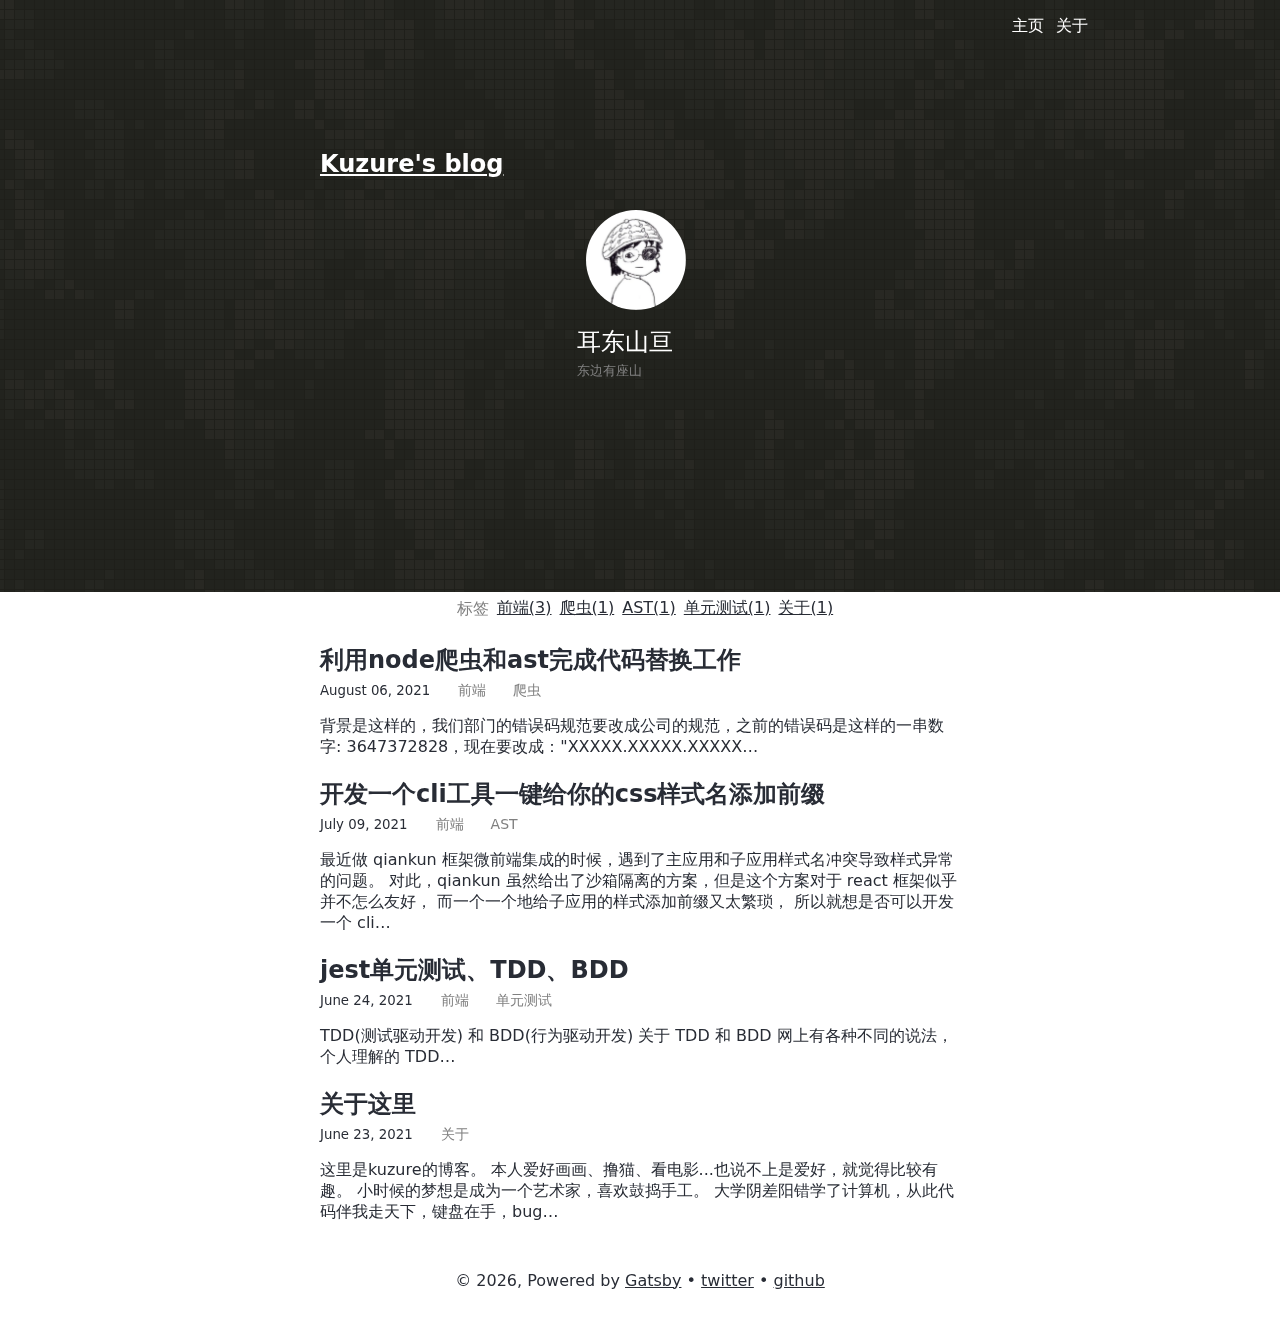
==== commit da125e63: "Updates" ====
--- a/index.html
+++ b/index.html
@@ -1,4 +1,4 @@
-<!DOCTYPE html><html lang="en"><head><meta charSet="utf-8"/><meta http-equiv="x-ua-compatible" content="ie=edge"/><meta name="viewport" content="width=device-width, initial-scale=1, shrink-to-fit=no"/><style data-href="/styles.10999f57ae4872f0fd01.css" data-identity="gatsby-global-css">:root{--reach-skip-nav:1}[data-reach-skip-nav-link]{clip:rect(0 0 0 0);border:0;height:1px;margin:-1px;overflow:hidden;padding:0;position:absolute;width:1px}[data-reach-skip-nav-link]:focus{clip:auto;background:#fff;height:auto;left:10px;padding:1rem;position:fixed;top:10px;width:auto;z-index:1}.icon{fill:currentColor;color:#fff!important;height:1em;margin-right:2px;overflow:hidden;vertical-align:-.15em;width:1em}.github-icon{margin-left:4px}.header-nav-hover{background-color:hsla(0,100%,99%,.8);box-shadow:0 0 4px rgba(0,0,0,.27);top:-52px!important}#go-up{background-color:#282c35;border-radius:50%;bottom:2rem;cursor:pointer;display:none;padding:.5rem;position:fixed;right:2rem;transition:all .4s ease-in-out}@font-face{font-family:octicons-link;src:url([data-uri]) format("woff")}.markdown-body{-ms-text-size-adjust:100%;-webkit-text-size-adjust:100%;word-wrap:break-word;color:#24292e;font-family:-apple-system,BlinkMacSystemFont,Segoe UI,Helvetica,Arial,sans-serif,Apple Color Emoji,Segoe UI Emoji,Segoe UI Symbol;font-size:16px;line-height:1.5}.markdown-body .pl-c{color:#6a737d}.markdown-body .pl-c1,.markdown-body .pl-s .pl-v{color:#005cc5}.markdown-body .pl-e,.markdown-body .pl-en{color:#6f42c1}.markdown-body .pl-s .pl-s1,.markdown-body .pl-smi{color:#24292e}.markdown-body .pl-ent{color:#22863a}.markdown-body .pl-k{color:#d73a49}.markdown-body .pl-pds,.markdown-body .pl-s,.markdown-body .pl-s .pl-pse .pl-s1,.markdown-body .pl-sr,.markdown-body .pl-sr .pl-cce,.markdown-body .pl-sr .pl-sra,.markdown-body .pl-sr .pl-sre{color:#032f62}.markdown-body .pl-smw,.markdown-body .pl-v{color:#e36209}.markdown-body .pl-bu{color:#b31d28}.markdown-body .pl-ii{background-color:#b31d28;color:#fafbfc}.markdown-body .pl-c2{background-color:#d73a49;color:#fafbfc}.markdown-body .pl-c2:before{content:"^M"}.markdown-body .pl-sr .pl-cce{color:#22863a;font-weight:700}.markdown-body .pl-ml{color:#735c0f}.markdown-body .pl-mh,.markdown-body .pl-mh .pl-en,.markdown-body .pl-ms{color:#005cc5;font-weight:700}.markdown-body .pl-mi{color:#24292e;font-style:italic}.markdown-body .pl-mb{color:#24292e;font-weight:700}.markdown-body .pl-md{background-color:#ffeef0;color:#b31d28}.markdown-body .pl-mi1{background-color:#f0fff4;color:#22863a}.markdown-body .pl-mc{background-color:#ffebda;color:#e36209}.markdown-body .pl-mi2{background-color:#005cc5;color:#f6f8fa}.markdown-body .pl-mdr{color:#6f42c1;font-weight:700}.markdown-body .pl-ba{color:#586069}.markdown-body .pl-sg{color:#959da5}.markdown-body .pl-corl{color:#032f62;text-decoration:underline}.markdown-body .octicon{fill:currentColor;display:inline-block;vertical-align:text-top}.markdown-body a{-webkit-text-decoration-skip:objects;background-color:transparent}.markdown-body a:active,.markdown-body a:hover{outline-width:0}.markdown-body strong{font-weight:inherit;font-weight:bolder}.markdown-body h1{margin:.67em 0}.markdown-body img{border-style:none}.markdown-body svg:not(:root){overflow:hidden}.markdown-body code,.markdown-body kbd,.markdown-body pre{font-family:monospace,monospace;font-size:1em}.markdown-body hr{box-sizing:content-box;overflow:visible}.markdown-body input{font:inherit;margin:0;overflow:visible}.markdown-body [type=checkbox]{box-sizing:border-box;padding:0}.markdown-body *{box-sizing:border-box}.markdown-body input{font-family:inherit;font-size:inherit;line-height:inherit}.markdown-body a{color:#0366d6;text-decoration:none}.markdown-body a:hover{text-decoration:underline}.markdown-body strong{font-weight:600}.markdown-body hr{background:transparent;border-bottom:1px solid #dfe2e5;height:0;margin:15px 0;overflow:hidden}.markdown-body hr:after,.markdown-body hr:before{content:"";display:table}.markdown-body hr:after{clear:both}.markdown-body table{border-collapse:collapse;border-spacing:0}.markdown-body td,.markdown-body th{padding:0}.markdown-body h1,.markdown-body h2,.markdown-body h3,.markdown-body h4,.markdown-body h5,.markdown-body h6{margin-bottom:0;margin-top:0}.markdown-body h1{font-size:32px;font-weight:600}.markdown-body h2{font-size:24px;font-weight:600}.markdown-body h3{font-size:20px;font-weight:600}.markdown-body h4{font-size:16px;font-weight:600}.markdown-body h5{font-size:14px;font-weight:600}.markdown-body h6{font-size:12px;font-weight:600}.markdown-body p{margin-bottom:10px;margin-top:0}.markdown-body blockquote{margin:0}.markdown-body ol,.markdown-body ul{margin-bottom:0;margin-top:0;padding-left:0}.markdown-body ol ol,.markdown-body ul ol{list-style-type:lower-roman}.markdown-body ol ol ol,.markdown-body ol ul ol,.markdown-body ul ol ol,.markdown-body ul ul ol{list-style-type:lower-alpha}.markdown-body dd{margin-left:0}.markdown-body code{font-family:SFMono-Regular,Consolas,Liberation Mono,Menlo,Courier,monospace;font-size:12px}.markdown-body pre{font:12px SFMono-Regular,Consolas,Liberation Mono,Menlo,Courier,monospace;margin-bottom:0;margin-top:0}.markdown-body .octicon{vertical-align:text-bottom}.markdown-body .pl-0{padding-left:0!important}.markdown-body .pl-1{padding-left:4px!important}.markdown-body .pl-2{padding-left:8px!important}.markdown-body .pl-3{padding-left:16px!important}.markdown-body .pl-4{padding-left:24px!important}.markdown-body .pl-5{padding-left:32px!important}.markdown-body .pl-6{padding-left:40px!important}.markdown-body:after,.markdown-body:before{content:"";display:table}.markdown-body:after{clear:both}.markdown-body>:first-child{margin-top:0!important}.markdown-body>:last-child{margin-bottom:0!important}.markdown-body a:not([href]){color:inherit;text-decoration:none}.markdown-body .anchor{float:left;line-height:1;margin-left:-20px;padding-right:4px}.markdown-body .anchor:focus{outline:none}.markdown-body blockquote,.markdown-body dl,.markdown-body ol,.markdown-body p,.markdown-body pre,.markdown-body table,.markdown-body ul{margin-bottom:16px;margin-top:0}.markdown-body hr{background-color:#e1e4e8;border:0;height:.25em;margin:24px 0;padding:0}.markdown-body blockquote{border-left:.25em solid #dfe2e5;color:#6a737d;padding:0 1em}.markdown-body blockquote>:first-child{margin-top:0}.markdown-body blockquote>:last-child{margin-bottom:0}.markdown-body kbd{border:1px solid #c6cbd1;border-bottom-color:#959da5;box-shadow:inset 0 -1px 0 #959da5;font-size:11px}.markdown-body h1,.markdown-body h2,.markdown-body h3,.markdown-body h4,.markdown-body h5,.markdown-body h6{font-weight:600;line-height:1.25;margin-bottom:16px;margin-top:24px}.markdown-body h1 .octicon-link,.markdown-body h2 .octicon-link,.markdown-body h3 .octicon-link,.markdown-body h4 .octicon-link,.markdown-body h5 .octicon-link,.markdown-body h6 .octicon-link{color:#1b1f23;vertical-align:middle;visibility:hidden}.markdown-body h1:hover .anchor,.markdown-body h2:hover .anchor,.markdown-body h3:hover .anchor,.markdown-body h4:hover .anchor,.markdown-body h5:hover .anchor,.markdown-body h6:hover .anchor{text-decoration:none}.markdown-body h1:hover .anchor .octicon-link,.markdown-body h2:hover .anchor .octicon-link,.markdown-body h3:hover .anchor .octicon-link,.markdown-body h4:hover .anchor .octicon-link,.markdown-body h5:hover .anchor .octicon-link,.markdown-body h6:hover .anchor .octicon-link{visibility:visible}.markdown-body h1{font-size:2em}.markdown-body h1,.markdown-body h2{border-bottom:1px solid #eaecef;padding-bottom:.3em}.markdown-body h2{font-size:1.5em}.markdown-body h3{font-size:1.25em}.markdown-body h4{font-size:1em}.markdown-body h5{font-size:.875em}.markdown-body h6{color:#6a737d;font-size:.85em}.markdown-body ol,.markdown-body ul{padding-left:2em}.markdown-body ol ol,.markdown-body ol ul,.markdown-body ul ol,.markdown-body ul ul{margin-bottom:0;margin-top:0}.markdown-body li>p{margin-top:16px}.markdown-body li+li{margin-top:.25em}.markdown-body dl{padding:0}.markdown-body dl dt{font-size:1em;font-style:italic;font-weight:600;margin-top:16px;padding:0}.markdown-body dl dd{margin-bottom:16px;padding:0 16px}.markdown-body table{display:block;overflow:auto;width:100%}.markdown-body table th{font-weight:600}.markdown-body table td,.markdown-body table th{border:1px solid #dfe2e5;padding:6px 13px}.markdown-body table tr{background-color:#fff;border-top:1px solid #c6cbd1}.markdown-body table tr:nth-child(2n){background-color:#f6f8fa}.markdown-body img{background-color:#fff;box-sizing:content-box;max-width:100%}.markdown-body code{background-color:rgba(27,31,35,.05);border-radius:3px;font-size:85%;margin:0;padding:.2em 0}.markdown-body code:after,.markdown-body code:before{content:"\A0";letter-spacing:-.2em}.markdown-body pre{word-wrap:normal}.markdown-body pre>code{background:transparent;border:0;font-size:100%;margin:0;padding:0;white-space:pre;word-break:normal}.markdown-body .highlight{margin-bottom:16px}.markdown-body .highlight pre{margin-bottom:0;word-break:normal}.markdown-body .highlight pre,.markdown-body pre{background-color:#f6f8fa;border-radius:3px;font-size:85%;line-height:1.45;overflow:auto;padding:16px}.markdown-body pre code{word-wrap:normal;background-color:transparent;border:0;display:inline;line-height:inherit;margin:0;max-width:auto;overflow:visible;padding:0}.markdown-body pre code:after,.markdown-body pre code:before{content:normal}.markdown-body .full-commit .btn-outline:not(:disabled):hover{border-color:#005cc5;color:#005cc5}.markdown-body kbd{background-color:#fafbfc;border:1px solid #d1d5da;border-bottom-color:#c6cbd1;border-radius:3px;box-shadow:inset 0 -1px 0 #c6cbd1;color:#444d56;display:inline-block;font:11px SFMono-Regular,Consolas,Liberation Mono,Menlo,Courier,monospace;line-height:10px;padding:3px 5px;vertical-align:middle}.markdown-body :checked+.radio-label{border-color:#0366d6;position:relative;z-index:1}.markdown-body .task-list-item{list-style-type:none}.markdown-body .task-list-item+.task-list-item{margin-top:3px}.markdown-body .task-list-item input{margin:0 .2em .25em -1.6em;vertical-align:middle}.markdown-body hr{border-bottom-color:#eee}.gt-container{font-size:16px}.gt-container,.gt-container *{box-sizing:border-box}.gt-container a{color:#6190e8}.gt-container a:hover{border-color:#81a6ed;color:#81a6ed}.gt-container a.is--active{color:#333;cursor:default!important}.gt-container a.is--active:hover{color:#333}.gt-container .hide{display:none!important}.gt-container .gt-svg{display:inline-block;height:1em;vertical-align:sub;width:1em}.gt-container .gt-svg svg{fill:#6190e8;height:100%;width:100%}.gt-container .gt-ico{display:inline-block}.gt-container .gt-ico-text{margin-left:.3125em}.gt-container .gt-ico-github,.gt-container .gt-ico-github .gt-svg{height:100%;width:100%}.gt-container .gt-ico-github svg{fill:inherit}.gt-container .gt-spinner{position:relative}.gt-container .gt-spinner:before{-webkit-animation:gt-kf-rotate .6s linear infinite;animation:gt-kf-rotate .6s linear infinite;border:1px solid #fff;border-radius:50%;border-top-color:#6190e8;box-sizing:border-box;content:"";height:.75em;margin-left:-.375em;margin-top:-.1875em;position:absolute;top:3px;width:.75em}.gt-container .gt-loader{-webkit-animation:gt-kf-rotate 1.5s ease infinite;animation:gt-kf-rotate 1.5s ease infinite;border:1px solid #999;border-radius:50%;display:inline-block;font-style:normal;height:1.75em;line-height:1.75em;position:relative;width:1.75em}.gt-container .gt-loader:before{background-color:#999;border-radius:50%;content:"";display:block;height:.375em;left:50%;margin-left:-.1875em;margin-top:-.1875em;position:absolute;top:0;width:.375em}.gt-container .gt-avatar{display:inline-block;height:3.125em;width:3.125em}@media (max-width:479px){.gt-container .gt-avatar{height:2em;width:2em}}.gt-container .gt-avatar img{border-radius:3px;height:auto;width:100%}.gt-container .gt-avatar-github{cursor:pointer;height:3em;width:3em}@media (max-width:479px){.gt-container .gt-avatar-github{height:1.875em;width:1.875em}}.gt-container .gt-btn{background-color:#6190e8;border:1px solid #6190e8;border-radius:5px;color:#fff;cursor:pointer;display:inline-block;font-size:.75em;line-height:1;outline:none;padding:.75em 1.25em;text-decoration:none;white-space:nowrap}.gt-container .gt-btn-text{font-weight:400}.gt-container .gt-btn-loading{display:inline-block;height:1em;margin-left:.5em;position:relative;vertical-align:top;width:.75em}.gt-container .gt-btn.is--disable{cursor:not-allowed;opacity:.5}.gt-container .gt-btn-login{margin-right:0}.gt-container .gt-btn-preview{background-color:#fff;color:#6190e8}.gt-container .gt-btn-preview:hover{background-color:#f2f2f2;border-color:#81a6ed}.gt-container .gt-btn-public:hover{background-color:#81a6ed;border-color:#81a6ed}.gt-container .gt-error{color:#ff3860;margin:.625em;text-align:center}.gt-container .gt-initing{padding:1.25em 0;text-align:center}.gt-container .gt-initing-text{font-size:92%;margin:.625em auto}.gt-container .gt-no-init{padding:1.25em 0;text-align:center}.gt-container .gt-link{border-bottom:1px dotted #6190e8}.gt-container .gt-link-counts,.gt-container .gt-link-project{text-decoration:none}.gt-container .gt-meta{border-bottom:1px solid #e9e9e9;font-size:1em;margin:1.25em 0;padding:1em 0;position:relative;z-index:10}.gt-container .gt-meta:after,.gt-container .gt-meta:before{content:" ";display:table}.gt-container .gt-meta:after{clear:both}.gt-container .gt-counts{margin:0 .625em 0 0}.gt-container .gt-user{float:right;font-size:92%;margin:0}.gt-container .gt-user-pic{height:16px;margin-right:.5em;vertical-align:top;width:16px}.gt-container .gt-user-inner{cursor:pointer;display:inline-block}.gt-container .gt-user .gt-ico{margin:0 0 0 .3125em}.gt-container .gt-user .gt-ico svg{fill:inherit}.gt-container .gt-user .is--poping .gt-ico svg{fill:#6190e8}.gt-container .gt-version{color:#a1a1a1;margin-left:.375em}.gt-container .gt-copyright{border-top:1px solid #e9e9e9;margin:0 .9375em .5em;padding-top:.5em}.gt-container .gt-popup{background:#fff;border:1px solid #e9e9e9;display:inline-block;font-size:.875em;letter-spacing:.5px;padding:.625em 0;position:absolute;right:0;top:2.375em}.gt-container .gt-popup .gt-action{cursor:pointer;display:block;margin:.5em 0;padding:0 1.125em;position:relative;text-decoration:none}.gt-container .gt-popup .gt-action.is--active:before{background:#6190e8;content:"";height:.25em;left:.5em;position:absolute;top:.4375em;width:.25em}.gt-container .gt-header{display:flex;position:relative}.gt-container .gt-header-comment{flex:1 1;margin-left:1.25em}@media (max-width:479px){.gt-container .gt-header-comment{margin-left:.875em}}.gt-container .gt-header-textarea{word-wrap:break-word;background-color:#f6f6f6;border:1px solid rgba(0,0,0,.1);border-radius:5px;box-sizing:border-box;display:block;font-size:.875em;max-height:15em;min-height:5.125em;outline:none;padding:.75em;resize:vertical;transition:all .25s ease;width:100%}.gt-container .gt-header-textarea:hover{background-color:#fbfbfb}.gt-container .gt-header-preview{background-color:#f6f6f6;border:1px solid rgba(0,0,0,.1);border-radius:5px;padding:.75em}.gt-container .gt-header-controls{margin:.75em 0 0;position:relative}.gt-container .gt-header-controls:after,.gt-container .gt-header-controls:before{content:" ";display:table}.gt-container .gt-header-controls:after{clear:both}@media (max-width:479px){.gt-container .gt-header-controls{margin:0}}.gt-container .gt-header-controls-tip{color:#6190e8;font-size:.875em;text-decoration:none;vertical-align:sub}@media (max-width:479px){.gt-container .gt-header-controls-tip{display:none}}.gt-container .gt-header-controls .gt-btn{float:right;margin-left:1.25em}@media (max-width:479px){.gt-container .gt-header-controls .gt-btn{float:none;margin:.75em 0 0;width:100%}}.gt-container:after{bottom:100%;content:"";left:0;opacity:0;position:fixed;right:0;top:0}.gt-container.gt-input-focused{position:relative}.gt-container.gt-input-focused:after{background:#000;bottom:0;content:"";left:0;opacity:.6;position:fixed;right:0;top:0;transition:opacity .3s,bottom 0s;z-index:9999}.gt-container.gt-input-focused .gt-header-comment{z-index:10000}.gt-container .gt-comments{padding-top:1.25em}.gt-container .gt-comments-null{text-align:center}.gt-container .gt-comments-controls{margin:1.25em 0;text-align:center}.gt-container .gt-comment{display:flex;padding:.625em 0;position:relative}.gt-container .gt-comment-content{background-color:#f9f9f9;flex:1 1;margin-left:1.25em;overflow:auto;padding:.75em 1em;transition:all .25s ease}.gt-container .gt-comment-content:hover{box-shadow:0 .625em 3.75em 0 #f4f4f4}@media (max-width:479px){.gt-container .gt-comment-content{margin-left:.875em;padding:.625em .75em}}.gt-container .gt-comment-header{font-size:.875em;margin-bottom:.5em;position:relative}.gt-container .gt-comment-block-1{float:right;height:1.375em;width:2em}.gt-container .gt-comment-block-2{float:right;height:1.375em;width:4em}.gt-container .gt-comment-username{color:#6190e8;font-weight:500;text-decoration:none}.gt-container .gt-comment-username:hover{text-decoration:underline}.gt-container .gt-comment-date,.gt-container .gt-comment-text{color:#a1a1a1;margin-left:.5em}.gt-container .gt-comment-edit,.gt-container .gt-comment-like,.gt-container .gt-comment-reply{height:1.375em;position:absolute}.gt-container .gt-comment-edit:hover,.gt-container .gt-comment-like:hover,.gt-container .gt-comment-reply:hover{cursor:pointer}.gt-container .gt-comment-like{right:2em;top:0}.gt-container .gt-comment-edit,.gt-container .gt-comment-reply{right:0;top:0}.gt-container .gt-comment-body{color:#333!important}.gt-container .gt-comment-body .email-hidden-toggle a{background:#dfe2e5;border-radius:1px;color:#444d56;display:inline-block;font-size:12px;font-weight:600;height:12px;line-height:6px;padding:0 9px;text-decoration:none;vertical-align:middle}.gt-container .gt-comment-body .email-hidden-toggle a:hover{background-color:#c6cbd1}.gt-container .gt-comment-body .email-hidden-reply{display:none;white-space:pre-wrap}.gt-container .gt-comment-body .email-hidden-reply .email-signature-reply{border-left:4px solid #dfe2e5;color:#586069;margin:15px 0;padding:0 15px}.gt-container .gt-comment-body .email-hidden-reply.expanded{display:block}.gt-container .gt-comment-admin .gt-comment-content{background-color:#f6f9fe}@-webkit-keyframes gt-kf-rotate{0%{-webkit-transform:rotate(0);transform:rotate(0)}to{-webkit-transform:rotate(1turn);transform:rotate(1turn)}}@keyframes gt-kf-rotate{0%{-webkit-transform:rotate(0);transform:rotate(0)}to{-webkit-transform:rotate(1turn);transform:rotate(1turn)}}</style><meta name="generator" content="Gatsby 3.8.0"/><style>.gatsby-image-wrapper{position:relative;overflow:hidden}.gatsby-image-wrapper img{bottom:0;height:100%;left:0;margin:0;max-width:none;padding:0;position:absolute;right:0;top:0;width:100%;object-fit:cover}.gatsby-image-wrapper [data-main-image]{opacity:0;transform:translateZ(0);transition:opacity .25s linear;will-change:opacity}.gatsby-image-wrapper-constrained{display:inline-block;vertical-align:top}</style><noscript><style>.gatsby-image-wrapper noscript [data-main-image]{opacity:1!important}.gatsby-image-wrapper [data-placeholder-image]{opacity:0!important}</style></noscript><script type="module">const e="undefined"!=typeof HTMLImageElement&&"loading"in HTMLImageElement.prototype;e&&document.body.addEventListener("load",(function(e){if(void 0===e.target.dataset.mainImage)return;if(void 0===e.target.dataset.gatsbyImageSsr)return;const t=e.target;let a=null,n=t;for(;null===a&&n;)void 0!==n.parentNode.dataset.gatsbyImageWrapper&&(a=n.parentNode),n=n.parentNode;const o=a.querySelector("[data-placeholder-image]"),r=new Image;r.src=t.currentSrc,r.decode().catch((()=>{})).then((()=>{t.style.opacity=1,o&&(o.style.opacity=0,o.style.transition="opacity 500ms linear")}))}),!0);</script><title data-react-helmet="true">Home | Kuzure&#x27;s blog</title><meta data-react-helmet="true" name="description" content="Kuzure&#x27;s blog"/><meta data-react-helmet="true" property="og:title" content="Home"/><meta data-react-helmet="true" property="og:description" content="Kuzure&#x27;s blog"/><meta data-react-helmet="true" property="og:type" content="website"/><meta data-react-helmet="true" name="twitter:creator" content="kuzure-东山"/><meta data-react-helmet="true" name="twitter:title" content="Home"/><meta data-react-helmet="true" name="twitter:description" content="Kuzure&#x27;s blog"/><meta data-react-helmet="true" name="twitter:card" content="summary"/><link rel="icon" href="/favicon-32x32.png?v=fe79452f2bf834ff9bf8cf2684783a6b" type="image/png"/><link rel="manifest" href="/manifest.webmanifest" crossorigin="anonymous"/><link rel="apple-touch-icon" sizes="48x48" href="/icons/icon-48x48.png?v=fe79452f2bf834ff9bf8cf2684783a6b"/><link rel="apple-touch-icon" sizes="72x72" href="/icons/icon-72x72.png?v=fe79452f2bf834ff9bf8cf2684783a6b"/><link rel="apple-touch-icon" sizes="96x96" href="/icons/icon-96x96.png?v=fe79452f2bf834ff9bf8cf2684783a6b"/><link rel="apple-touch-icon" sizes="144x144" href="/icons/icon-144x144.png?v=fe79452f2bf834ff9bf8cf2684783a6b"/><link rel="apple-touch-icon" sizes="192x192" href="/icons/icon-192x192.png?v=fe79452f2bf834ff9bf8cf2684783a6b"/><link rel="apple-touch-icon" sizes="256x256" href="/icons/icon-256x256.png?v=fe79452f2bf834ff9bf8cf2684783a6b"/><link rel="apple-touch-icon" sizes="384x384" href="/icons/icon-384x384.png?v=fe79452f2bf834ff9bf8cf2684783a6b"/><link rel="apple-touch-icon" sizes="512x512" href="/icons/icon-512x512.png?v=fe79452f2bf834ff9bf8cf2684783a6b"/><link as="script" rel="preload" href="/webpack-runtime-3c542058dde09e771c11.js"/><link as="script" rel="preload" href="/framework-83c4af4e5826768a26d2.js"/><link as="script" rel="preload" href="/app-862fb1d45deac40d8a3f.js"/><link as="script" rel="preload" href="/594a10c5e594bd3faaa0b3336dcd5755131ca933-58c7e167fd0b10e41731.js"/><link as="script" rel="preload" href="/799b9e28ec84f08939ab3af68c08e0b6efc8bad3-85829a2fafa1d0f63618.js"/><link as="script" rel="preload" href="/component---node-modules-gatsby-theme-blog-core-src-templates-posts-query-js-9b4100491def805a8e60.js"/><link as="fetch" rel="preload" href="/page-data/index/page-data.json" crossorigin="anonymous"/><link as="fetch" rel="preload" href="/page-data/sq/d/2744905544.json" crossorigin="anonymous"/><link as="fetch" rel="preload" href="/page-data/sq/d/3090755652.json" crossorigin="anonymous"/><link as="fetch" rel="preload" href="/page-data/sq/d/764694655.json" crossorigin="anonymous"/><link as="fetch" rel="preload" href="/page-data/app-data.json" crossorigin="anonymous"/></head><body><script>(function() { try {
+<!DOCTYPE html><html lang="en"><head><meta charSet="utf-8"/><meta http-equiv="x-ua-compatible" content="ie=edge"/><meta name="viewport" content="width=device-width, initial-scale=1, shrink-to-fit=no"/><style data-href="/styles.4bf9800acbac70b78c67.css" data-identity="gatsby-global-css">:root{--reach-skip-nav:1}[data-reach-skip-nav-link]{clip:rect(0 0 0 0);border:0;height:1px;margin:-1px;overflow:hidden;padding:0;position:absolute;width:1px}[data-reach-skip-nav-link]:focus{clip:auto;background:#fff;height:auto;left:10px;padding:1rem;position:fixed;top:10px;width:auto;z-index:1}.icon{fill:currentColor;color:#fff!important;height:1em;margin-right:2px;overflow:hidden;vertical-align:-.15em;width:1em}.github-icon{margin-left:4px}.header-nav-hover{background-color:hsla(0,100%,99%,.8);box-shadow:0 0 4px rgba(0,0,0,.27);top:-52px!important}#go-up{background-color:#282c35;border-radius:50%;bottom:2rem;cursor:pointer;display:none;padding:.5rem;position:fixed;right:2rem;transition:all .4s ease-in-out}@font-face{font-family:octicons-link;src:url([data-uri]) format("woff")}.markdown-body{-ms-text-size-adjust:100%;-webkit-text-size-adjust:100%;word-wrap:break-word;color:#24292e;font-family:-apple-system,BlinkMacSystemFont,Segoe UI,Helvetica,Arial,sans-serif,Apple Color Emoji,Segoe UI Emoji,Segoe UI Symbol;font-size:16px;line-height:1.5}.markdown-body .pl-c{color:#6a737d}.markdown-body .pl-c1,.markdown-body .pl-s .pl-v{color:#005cc5}.markdown-body .pl-e,.markdown-body .pl-en{color:#6f42c1}.markdown-body .pl-s .pl-s1,.markdown-body .pl-smi{color:#24292e}.markdown-body .pl-ent{color:#22863a}.markdown-body .pl-k{color:#d73a49}.markdown-body .pl-pds,.markdown-body .pl-s,.markdown-body .pl-s .pl-pse .pl-s1,.markdown-body .pl-sr,.markdown-body .pl-sr .pl-cce,.markdown-body .pl-sr .pl-sra,.markdown-body .pl-sr .pl-sre{color:#032f62}.markdown-body .pl-smw,.markdown-body .pl-v{color:#e36209}.markdown-body .pl-bu{color:#b31d28}.markdown-body .pl-ii{background-color:#b31d28;color:#fafbfc}.markdown-body .pl-c2{background-color:#d73a49;color:#fafbfc}.markdown-body .pl-c2:before{content:"^M"}.markdown-body .pl-sr .pl-cce{color:#22863a;font-weight:700}.markdown-body .pl-ml{color:#735c0f}.markdown-body .pl-mh,.markdown-body .pl-mh .pl-en,.markdown-body .pl-ms{color:#005cc5;font-weight:700}.markdown-body .pl-mi{color:#24292e;font-style:italic}.markdown-body .pl-mb{color:#24292e;font-weight:700}.markdown-body .pl-md{background-color:#ffeef0;color:#b31d28}.markdown-body .pl-mi1{background-color:#f0fff4;color:#22863a}.markdown-body .pl-mc{background-color:#ffebda;color:#e36209}.markdown-body .pl-mi2{background-color:#005cc5;color:#f6f8fa}.markdown-body .pl-mdr{color:#6f42c1;font-weight:700}.markdown-body .pl-ba{color:#586069}.markdown-body .pl-sg{color:#959da5}.markdown-body .pl-corl{color:#032f62;text-decoration:underline}.markdown-body .octicon{fill:currentColor;display:inline-block;vertical-align:text-top}.markdown-body a{-webkit-text-decoration-skip:objects;background-color:transparent}.markdown-body a:active,.markdown-body a:hover{outline-width:0}.markdown-body strong{font-weight:inherit;font-weight:bolder}.markdown-body h1{margin:.67em 0}.markdown-body img{border-style:none}.markdown-body svg:not(:root){overflow:hidden}.markdown-body code,.markdown-body kbd,.markdown-body pre{font-family:monospace,monospace;font-size:1em}.markdown-body hr{box-sizing:content-box;overflow:visible}.markdown-body input{font:inherit;margin:0;overflow:visible}.markdown-body [type=checkbox]{box-sizing:border-box;padding:0}.markdown-body *{box-sizing:border-box}.markdown-body input{font-family:inherit;font-size:inherit;line-height:inherit}.markdown-body a{color:#0366d6;text-decoration:none}.markdown-body a:hover{text-decoration:underline}.markdown-body strong{font-weight:600}.markdown-body hr{background:transparent;border-bottom:1px solid #dfe2e5;height:0;margin:15px 0;overflow:hidden}.markdown-body hr:after,.markdown-body hr:before{content:"";display:table}.markdown-body hr:after{clear:both}.markdown-body table{border-collapse:collapse;border-spacing:0}.markdown-body td,.markdown-body th{padding:0}.markdown-body h1,.markdown-body h2,.markdown-body h3,.markdown-body h4,.markdown-body h5,.markdown-body h6{margin-bottom:0;margin-top:0}.markdown-body h1{font-size:32px;font-weight:600}.markdown-body h2{font-size:24px;font-weight:600}.markdown-body h3{font-size:20px;font-weight:600}.markdown-body h4{font-size:16px;font-weight:600}.markdown-body h5{font-size:14px;font-weight:600}.markdown-body h6{font-size:12px;font-weight:600}.markdown-body p{margin-bottom:10px;margin-top:0}.markdown-body blockquote{margin:0}.markdown-body ol,.markdown-body ul{margin-bottom:0;margin-top:0;padding-left:0}.markdown-body ol ol,.markdown-body ul ol{list-style-type:lower-roman}.markdown-body ol ol ol,.markdown-body ol ul ol,.markdown-body ul ol ol,.markdown-body ul ul ol{list-style-type:lower-alpha}.markdown-body dd{margin-left:0}.markdown-body code{font-family:SFMono-Regular,Consolas,Liberation Mono,Menlo,Courier,monospace;font-size:12px}.markdown-body pre{font:12px SFMono-Regular,Consolas,Liberation Mono,Menlo,Courier,monospace;margin-bottom:0;margin-top:0}.markdown-body .octicon{vertical-align:text-bottom}.markdown-body .pl-0{padding-left:0!important}.markdown-body .pl-1{padding-left:4px!important}.markdown-body .pl-2{padding-left:8px!important}.markdown-body .pl-3{padding-left:16px!important}.markdown-body .pl-4{padding-left:24px!important}.markdown-body .pl-5{padding-left:32px!important}.markdown-body .pl-6{padding-left:40px!important}.markdown-body:after,.markdown-body:before{content:"";display:table}.markdown-body:after{clear:both}.markdown-body>:first-child{margin-top:0!important}.markdown-body>:last-child{margin-bottom:0!important}.markdown-body a:not([href]){color:inherit;text-decoration:none}.markdown-body .anchor{float:left;line-height:1;margin-left:-20px;padding-right:4px}.markdown-body .anchor:focus{outline:none}.markdown-body blockquote,.markdown-body dl,.markdown-body ol,.markdown-body p,.markdown-body pre,.markdown-body table,.markdown-body ul{margin-bottom:16px;margin-top:0}.markdown-body hr{background-color:#e1e4e8;border:0;height:.25em;margin:24px 0;padding:0}.markdown-body blockquote{border-left:.25em solid #dfe2e5;color:#6a737d;padding:0 1em}.markdown-body blockquote>:first-child{margin-top:0}.markdown-body blockquote>:last-child{margin-bottom:0}.markdown-body kbd{border:1px solid #c6cbd1;border-bottom-color:#959da5;box-shadow:inset 0 -1px 0 #959da5;font-size:11px}.markdown-body h1,.markdown-body h2,.markdown-body h3,.markdown-body h4,.markdown-body h5,.markdown-body h6{font-weight:600;line-height:1.25;margin-bottom:16px;margin-top:24px}.markdown-body h1 .octicon-link,.markdown-body h2 .octicon-link,.markdown-body h3 .octicon-link,.markdown-body h4 .octicon-link,.markdown-body h5 .octicon-link,.markdown-body h6 .octicon-link{color:#1b1f23;vertical-align:middle;visibility:hidden}.markdown-body h1:hover .anchor,.markdown-body h2:hover .anchor,.markdown-body h3:hover .anchor,.markdown-body h4:hover .anchor,.markdown-body h5:hover .anchor,.markdown-body h6:hover .anchor{text-decoration:none}.markdown-body h1:hover .anchor .octicon-link,.markdown-body h2:hover .anchor .octicon-link,.markdown-body h3:hover .anchor .octicon-link,.markdown-body h4:hover .anchor .octicon-link,.markdown-body h5:hover .anchor .octicon-link,.markdown-body h6:hover .anchor .octicon-link{visibility:visible}.markdown-body h1{font-size:2em}.markdown-body h1,.markdown-body h2{border-bottom:1px solid #eaecef;padding-bottom:.3em}.markdown-body h2{font-size:1.5em}.markdown-body h3{font-size:1.25em}.markdown-body h4{font-size:1em}.markdown-body h5{font-size:.875em}.markdown-body h6{color:#6a737d;font-size:.85em}.markdown-body ol,.markdown-body ul{padding-left:2em}.markdown-body ol ol,.markdown-body ol ul,.markdown-body ul ol,.markdown-body ul ul{margin-bottom:0;margin-top:0}.markdown-body li>p{margin-top:16px}.markdown-body li+li{margin-top:.25em}.markdown-body dl{padding:0}.markdown-body dl dt{font-size:1em;font-style:italic;font-weight:600;margin-top:16px;padding:0}.markdown-body dl dd{margin-bottom:16px;padding:0 16px}.markdown-body table{display:block;overflow:auto;width:100%}.markdown-body table th{font-weight:600}.markdown-body table td,.markdown-body table th{border:1px solid #dfe2e5;padding:6px 13px}.markdown-body table tr{background-color:#fff;border-top:1px solid #c6cbd1}.markdown-body table tr:nth-child(2n){background-color:#f6f8fa}.markdown-body img{background-color:#fff;box-sizing:content-box;max-width:100%}.markdown-body code{background-color:rgba(27,31,35,.05);border-radius:3px;font-size:85%;margin:0;padding:.2em 0}.markdown-body code:after,.markdown-body code:before{content:"\A0";letter-spacing:-.2em}.markdown-body pre{word-wrap:normal}.markdown-body pre>code{background:transparent;border:0;font-size:100%;margin:0;padding:0;white-space:pre;word-break:normal}.markdown-body .highlight{margin-bottom:16px}.markdown-body .highlight pre{margin-bottom:0;word-break:normal}.markdown-body .highlight pre,.markdown-body pre{background-color:#f6f8fa;border-radius:3px;font-size:85%;line-height:1.45;overflow:auto;padding:16px}.markdown-body pre code{word-wrap:normal;background-color:transparent;border:0;display:inline;line-height:inherit;margin:0;max-width:auto;overflow:visible;padding:0}.markdown-body pre code:after,.markdown-body pre code:before{content:normal}.markdown-body .full-commit .btn-outline:not(:disabled):hover{border-color:#005cc5;color:#005cc5}.markdown-body kbd{background-color:#fafbfc;border:1px solid #d1d5da;border-bottom-color:#c6cbd1;border-radius:3px;box-shadow:inset 0 -1px 0 #c6cbd1;color:#444d56;display:inline-block;font:11px SFMono-Regular,Consolas,Liberation Mono,Menlo,Courier,monospace;line-height:10px;padding:3px 5px;vertical-align:middle}.markdown-body :checked+.radio-label{border-color:#0366d6;position:relative;z-index:1}.markdown-body .task-list-item{list-style-type:none}.markdown-body .task-list-item+.task-list-item{margin-top:3px}.markdown-body .task-list-item input{margin:0 .2em .25em -1.6em;vertical-align:middle}.markdown-body hr{border-bottom-color:#eee}.gt-container{font-size:16px}.gt-container,.gt-container *{box-sizing:border-box}.gt-container a{color:#6190e8}.gt-container a:hover{border-color:#81a6ed;color:#81a6ed}.gt-container a.is--active{color:#333;cursor:default!important}.gt-container a.is--active:hover{color:#333}.gt-container .hide{display:none!important}.gt-container .gt-svg{display:inline-block;height:1em;vertical-align:sub;width:1em}.gt-container .gt-svg svg{fill:#6190e8;height:100%;width:100%}.gt-container .gt-ico{display:inline-block}.gt-container .gt-ico-text{margin-left:.3125em}.gt-container .gt-ico-github,.gt-container .gt-ico-github .gt-svg{height:100%;width:100%}.gt-container .gt-ico-github svg{fill:inherit}.gt-container .gt-spinner{position:relative}.gt-container .gt-spinner:before{animation:gt-kf-rotate .6s linear infinite;border:1px solid #fff;border-radius:50%;border-top-color:#6190e8;box-sizing:border-box;content:"";height:.75em;margin-left:-.375em;margin-top:-.1875em;position:absolute;top:3px;width:.75em}.gt-container .gt-loader{animation:gt-kf-rotate 1.5s ease infinite;border:1px solid #999;border-radius:50%;display:inline-block;font-style:normal;height:1.75em;line-height:1.75em;position:relative;width:1.75em}.gt-container .gt-loader:before{background-color:#999;border-radius:50%;content:"";display:block;height:.375em;left:50%;margin-left:-.1875em;margin-top:-.1875em;position:absolute;top:0;width:.375em}.gt-container .gt-avatar{display:inline-block;height:3.125em;width:3.125em}@media (max-width:479px){.gt-container .gt-avatar{height:2em;width:2em}}.gt-container .gt-avatar img{border-radius:3px;height:auto;width:100%}.gt-container .gt-avatar-github{cursor:pointer;height:3em;width:3em}@media (max-width:479px){.gt-container .gt-avatar-github{height:1.875em;width:1.875em}}.gt-container .gt-btn{background-color:#6190e8;border:1px solid #6190e8;border-radius:5px;color:#fff;cursor:pointer;display:inline-block;font-size:.75em;line-height:1;outline:none;padding:.75em 1.25em;text-decoration:none;white-space:nowrap}.gt-container .gt-btn-text{font-weight:400}.gt-container .gt-btn-loading{display:inline-block;height:1em;margin-left:.5em;position:relative;vertical-align:top;width:.75em}.gt-container .gt-btn.is--disable{cursor:not-allowed;opacity:.5}.gt-container .gt-btn-login{margin-right:0}.gt-container .gt-btn-preview{background-color:#fff;color:#6190e8}.gt-container .gt-btn-preview:hover{background-color:#f2f2f2;border-color:#81a6ed}.gt-container .gt-btn-public:hover{background-color:#81a6ed;border-color:#81a6ed}.gt-container .gt-error{color:#ff3860;margin:.625em;text-align:center}.gt-container .gt-initing{padding:1.25em 0;text-align:center}.gt-container .gt-initing-text{font-size:92%;margin:.625em auto}.gt-container .gt-no-init{padding:1.25em 0;text-align:center}.gt-container .gt-link{border-bottom:1px dotted #6190e8}.gt-container .gt-link-counts,.gt-container .gt-link-project{text-decoration:none}.gt-container .gt-meta{border-bottom:1px solid #e9e9e9;font-size:1em;margin:1.25em 0;padding:1em 0;position:relative;z-index:10}.gt-container .gt-meta:after,.gt-container .gt-meta:before{content:" ";display:table}.gt-container .gt-meta:after{clear:both}.gt-container .gt-counts{margin:0 .625em 0 0}.gt-container .gt-user{float:right;font-size:92%;margin:0}.gt-container .gt-user-pic{height:16px;margin-right:.5em;vertical-align:top;width:16px}.gt-container .gt-user-inner{cursor:pointer;display:inline-block}.gt-container .gt-user .gt-ico{margin:0 0 0 .3125em}.gt-container .gt-user .gt-ico svg{fill:inherit}.gt-container .gt-user .is--poping .gt-ico svg{fill:#6190e8}.gt-container .gt-version{color:#a1a1a1;margin-left:.375em}.gt-container .gt-copyright{border-top:1px solid #e9e9e9;margin:0 .9375em .5em;padding-top:.5em}.gt-container .gt-popup{background:#fff;border:1px solid #e9e9e9;display:inline-block;font-size:.875em;letter-spacing:.5px;padding:.625em 0;position:absolute;right:0;top:2.375em}.gt-container .gt-popup .gt-action{cursor:pointer;display:block;margin:.5em 0;padding:0 1.125em;position:relative;text-decoration:none}.gt-container .gt-popup .gt-action.is--active:before{background:#6190e8;content:"";height:.25em;left:.5em;position:absolute;top:.4375em;width:.25em}.gt-container .gt-header{display:flex;position:relative}.gt-container .gt-header-comment{flex:1 1;margin-left:1.25em}@media (max-width:479px){.gt-container .gt-header-comment{margin-left:.875em}}.gt-container .gt-header-textarea{word-wrap:break-word;background-color:#f6f6f6;border:1px solid rgba(0,0,0,.1);border-radius:5px;box-sizing:border-box;display:block;font-size:.875em;max-height:15em;min-height:5.125em;outline:none;padding:.75em;resize:vertical;transition:all .25s ease;width:100%}.gt-container .gt-header-textarea:hover{background-color:#fbfbfb}.gt-container .gt-header-preview{background-color:#f6f6f6;border:1px solid rgba(0,0,0,.1);border-radius:5px;padding:.75em}.gt-container .gt-header-controls{margin:.75em 0 0;position:relative}.gt-container .gt-header-controls:after,.gt-container .gt-header-controls:before{content:" ";display:table}.gt-container .gt-header-controls:after{clear:both}@media (max-width:479px){.gt-container .gt-header-controls{margin:0}}.gt-container .gt-header-controls-tip{color:#6190e8;font-size:.875em;text-decoration:none;vertical-align:sub}@media (max-width:479px){.gt-container .gt-header-controls-tip{display:none}}.gt-container .gt-header-controls .gt-btn{float:right;margin-left:1.25em}@media (max-width:479px){.gt-container .gt-header-controls .gt-btn{float:none;margin:.75em 0 0;width:100%}}.gt-container:after{bottom:100%;content:"";left:0;opacity:0;position:fixed;right:0;top:0}.gt-container.gt-input-focused{position:relative}.gt-container.gt-input-focused:after{background:#000;bottom:0;content:"";left:0;opacity:.6;position:fixed;right:0;top:0;transition:opacity .3s,bottom 0s;z-index:9999}.gt-container.gt-input-focused .gt-header-comment{z-index:10000}.gt-container .gt-comments{padding-top:1.25em}.gt-container .gt-comments-null{text-align:center}.gt-container .gt-comments-controls{margin:1.25em 0;text-align:center}.gt-container .gt-comment{display:flex;padding:.625em 0;position:relative}.gt-container .gt-comment-content{background-color:#f9f9f9;flex:1 1;margin-left:1.25em;overflow:auto;padding:.75em 1em;transition:all .25s ease}.gt-container .gt-comment-content:hover{box-shadow:0 .625em 3.75em 0 #f4f4f4}@media (max-width:479px){.gt-container .gt-comment-content{margin-left:.875em;padding:.625em .75em}}.gt-container .gt-comment-header{font-size:.875em;margin-bottom:.5em;position:relative}.gt-container .gt-comment-block-1{float:right;height:1.375em;width:2em}.gt-container .gt-comment-block-2{float:right;height:1.375em;width:4em}.gt-container .gt-comment-username{color:#6190e8;font-weight:500;text-decoration:none}.gt-container .gt-comment-username:hover{text-decoration:underline}.gt-container .gt-comment-date,.gt-container .gt-comment-text{color:#a1a1a1;margin-left:.5em}.gt-container .gt-comment-edit,.gt-container .gt-comment-like,.gt-container .gt-comment-reply{height:1.375em;position:absolute}.gt-container .gt-comment-edit:hover,.gt-container .gt-comment-like:hover,.gt-container .gt-comment-reply:hover{cursor:pointer}.gt-container .gt-comment-like{right:2em;top:0}.gt-container .gt-comment-edit,.gt-container .gt-comment-reply{right:0;top:0}.gt-container .gt-comment-body{color:#333!important}.gt-container .gt-comment-body .email-hidden-toggle a{background:#dfe2e5;border-radius:1px;color:#444d56;display:inline-block;font-size:12px;font-weight:600;height:12px;line-height:6px;padding:0 9px;text-decoration:none;vertical-align:middle}.gt-container .gt-comment-body .email-hidden-toggle a:hover{background-color:#c6cbd1}.gt-container .gt-comment-body .email-hidden-reply{display:none;white-space:pre-wrap}.gt-container .gt-comment-body .email-hidden-reply .email-signature-reply{border-left:4px solid #dfe2e5;color:#586069;margin:15px 0;padding:0 15px}.gt-container .gt-comment-body .email-hidden-reply.expanded{display:block}.gt-container .gt-comment-admin .gt-comment-content{background-color:#f6f9fe}@keyframes gt-kf-rotate{0%{transform:rotate(0)}to{transform:rotate(1turn)}}</style><meta name="generator" content="Gatsby 3.15.0"/><style>.gatsby-image-wrapper{position:relative;overflow:hidden}.gatsby-image-wrapper picture.object-fit-polyfill{position:static!important}.gatsby-image-wrapper img{bottom:0;height:100%;left:0;margin:0;max-width:none;padding:0;position:absolute;right:0;top:0;width:100%;object-fit:cover}.gatsby-image-wrapper [data-main-image]{opacity:0;transform:translateZ(0);transition:opacity .25s linear;will-change:opacity}.gatsby-image-wrapper-constrained{display:inline-block;vertical-align:top}</style><noscript><style>.gatsby-image-wrapper noscript [data-main-image]{opacity:1!important}.gatsby-image-wrapper [data-placeholder-image]{opacity:0!important}</style></noscript><script type="module">const e="undefined"!=typeof HTMLImageElement&&"loading"in HTMLImageElement.prototype;e&&document.body.addEventListener("load",(function(e){if(void 0===e.target.dataset.mainImage)return;if(void 0===e.target.dataset.gatsbyImageSsr)return;const t=e.target;let a=null,n=t;for(;null===a&&n;)void 0!==n.parentNode.dataset.gatsbyImageWrapper&&(a=n.parentNode),n=n.parentNode;const o=a.querySelector("[data-placeholder-image]"),r=new Image;r.src=t.currentSrc,r.decode().catch((()=>{})).then((()=>{t.style.opacity=1,o&&(o.style.opacity=0,o.style.transition="opacity 500ms linear")}))}),!0);</script><title data-react-helmet="true">Home | Kuzure&#x27;s blog</title><meta data-react-helmet="true" name="description" content="Kuzure&#x27;s blog"/><meta data-react-helmet="true" property="og:title" content="Home"/><meta data-react-helmet="true" property="og:description" content="Kuzure&#x27;s blog"/><meta data-react-helmet="true" property="og:type" content="website"/><meta data-react-helmet="true" name="twitter:creator" content="kuzure-东山"/><meta data-react-helmet="true" name="twitter:title" content="Home"/><meta data-react-helmet="true" name="twitter:description" content="Kuzure&#x27;s blog"/><meta data-react-helmet="true" name="twitter:card" content="summary"/><link rel="icon" href="/favicon-32x32.png?v=fe79452f2bf834ff9bf8cf2684783a6b" type="image/png"/><link rel="manifest" href="/manifest.webmanifest" crossorigin="anonymous"/><link rel="apple-touch-icon" sizes="48x48" href="/icons/icon-48x48.png?v=fe79452f2bf834ff9bf8cf2684783a6b"/><link rel="apple-touch-icon" sizes="72x72" href="/icons/icon-72x72.png?v=fe79452f2bf834ff9bf8cf2684783a6b"/><link rel="apple-touch-icon" sizes="96x96" href="/icons/icon-96x96.png?v=fe79452f2bf834ff9bf8cf2684783a6b"/><link rel="apple-touch-icon" sizes="144x144" href="/icons/icon-144x144.png?v=fe79452f2bf834ff9bf8cf2684783a6b"/><link rel="apple-touch-icon" sizes="192x192" href="/icons/icon-192x192.png?v=fe79452f2bf834ff9bf8cf2684783a6b"/><link rel="apple-touch-icon" sizes="256x256" href="/icons/icon-256x256.png?v=fe79452f2bf834ff9bf8cf2684783a6b"/><link rel="apple-touch-icon" sizes="384x384" href="/icons/icon-384x384.png?v=fe79452f2bf834ff9bf8cf2684783a6b"/><link rel="apple-touch-icon" sizes="512x512" href="/icons/icon-512x512.png?v=fe79452f2bf834ff9bf8cf2684783a6b"/><link as="script" rel="preload" href="/webpack-runtime-333bc99564688624dbc6.js"/><link as="script" rel="preload" href="/framework-368afe03c4e13c828f85.js"/><link as="script" rel="preload" href="/app-32cb443ea6472301ab50.js"/><link as="script" rel="preload" href="/594a10c5e594bd3faaa0b3336dcd5755131ca933-7e42d8879c9c3dec5b63.js"/><link as="script" rel="preload" href="/799b9e28ec84f08939ab3af68c08e0b6efc8bad3-904717f029b00fdd6f28.js"/><link as="script" rel="preload" href="/component---node-modules-gatsby-theme-blog-core-src-templates-posts-query-js-827683c103819738ec18.js"/><link as="fetch" rel="preload" href="/page-data/index/page-data.json" crossorigin="anonymous"/><link as="fetch" rel="preload" href="/page-data/sq/d/2744905544.json" crossorigin="anonymous"/><link as="fetch" rel="preload" href="/page-data/sq/d/3090755652.json" crossorigin="anonymous"/><link as="fetch" rel="preload" href="/page-data/sq/d/764694655.json" crossorigin="anonymous"/><link as="fetch" rel="preload" href="/page-data/app-data.json" crossorigin="anonymous"/></head><body><script>(function() { try {
   var mode = localStorage.getItem('theme-ui-color-mode');
   if (!mode) return
   document.documentElement.classList.add('theme-ui-' + mode);
@@ -11,7 +11,7 @@
                 666turn
                 );transform:rotate(
                 666turn
-                );transition-delay:0;transition-property:all;transition-duration:59s;transition-timing-function:cubic-bezier(.34,0,.84,1);}</style><div data-gatsby-image-wrapper="" class="gatsby-image-wrapper gatsby-image-wrapper-constrained css-ezi3lo"><div style="max-width:814px;display:block"><img alt="" role="presentation" aria-hidden="true" src="data:image/svg+xml;charset=utf-8,%3Csvg height=&#x27;814&#x27; width=&#x27;814&#x27; xmlns=&#x27;http://www.w3.org/2000/svg&#x27; version=&#x27;1.1&#x27;%3E%3C/svg%3E" style="max-width:100%;display:block;position:static"/></div><div aria-hidden="true" data-placeholder-image="" style="opacity:1;transition:opacity 500ms linear;background-color:#f8f8f8;position:absolute;top:0;left:0;bottom:0;right:0"></div><picture><source type="image/webp" data-srcset="/static/fe79452f2bf834ff9bf8cf2684783a6b/1fe79/avatar.webp 204w,/static/fe79452f2bf834ff9bf8cf2684783a6b/a575b/avatar.webp 407w,/static/fe79452f2bf834ff9bf8cf2684783a6b/695ee/avatar.webp 814w" sizes="(min-width: 814px) 814px, 100vw"/><img data-gatsby-image-ssr="" data-main-image="" style="opacity:0" sizes="(min-width: 814px) 814px, 100vw" decoding="async" loading="lazy" data-src="/static/fe79452f2bf834ff9bf8cf2684783a6b/d2713/avatar.jpg" data-srcset="/static/fe79452f2bf834ff9bf8cf2684783a6b/8bfb3/avatar.jpg 204w,/static/fe79452f2bf834ff9bf8cf2684783a6b/a39ba/avatar.jpg 407w,/static/fe79452f2bf834ff9bf8cf2684783a6b/d2713/avatar.jpg 814w" alt="kuzure"/></picture><noscript><picture><source type="image/webp" srcSet="/static/fe79452f2bf834ff9bf8cf2684783a6b/1fe79/avatar.webp 204w,/static/fe79452f2bf834ff9bf8cf2684783a6b/a575b/avatar.webp 407w,/static/fe79452f2bf834ff9bf8cf2684783a6b/695ee/avatar.webp 814w" sizes="(min-width: 814px) 814px, 100vw"/><img data-gatsby-image-ssr="" data-main-image="" style="opacity:0" sizes="(min-width: 814px) 814px, 100vw" decoding="async" loading="lazy" src="/static/fe79452f2bf834ff9bf8cf2684783a6b/d2713/avatar.jpg" srcSet="/static/fe79452f2bf834ff9bf8cf2684783a6b/8bfb3/avatar.jpg 204w,/static/fe79452f2bf834ff9bf8cf2684783a6b/a39ba/avatar.jpg 407w,/static/fe79452f2bf834ff9bf8cf2684783a6b/d2713/avatar.jpg 814w" alt="kuzure"/></picture></noscript><script type="module">const t="undefined"!=typeof HTMLImageElement&&"loading"in HTMLImageElement.prototype;if(t){const t=document.querySelectorAll("img[data-main-image]");for(let e of t){e.dataset.src&&(e.setAttribute("src",e.dataset.src),e.removeAttribute("data-src")),e.dataset.srcset&&(e.setAttribute("srcset",e.dataset.srcset),e.removeAttribute("data-srcset"));const t=e.parentNode.querySelectorAll("source[data-srcset]");for(let e of t)e.setAttribute("srcset",e.dataset.srcset),e.removeAttribute("data-srcset");e.complete&&(e.style.opacity=1)}}</script></div><div class="css-0"><div><div><style data-emotion="css 1arxws0">.css-1arxws0{color:white;font-size:24px;}</style><span class="css-1arxws0">耳东山亘</span><style data-emotion="css 16iqw5x">.css-16iqw5x{font-size:24px;}</style><style data-emotion="css xrlk7w">.css-xrlk7w{color:var(--theme-ui-colors-primary);font-size:24px;}</style><a href="https://github.com/kuzurec" class="css-xrlk7w"><svg class="icon github-icon" aria-hidden="true"><use xlink:href="#icon-github"></use></svg></a></div><style data-emotion="css 12fs3jb">.css-12fs3jb{color:gray;font-size:13px;margin-top:4px;}</style><div class="css-12fs3jb">东边有座山</div></div></div></div></div></header></div><style data-emotion="css 1n651cb">.css-1n651cb{width:100%;background:white;}</style><div class="css-1n651cb"><style data-emotion="css pf2ntx">.css-pf2ntx{max-width:672px;margin-left:auto;margin-right:auto;padding-left:16px;padding-right:16px;padding-top:32px;padding-bottom:32px;position:relative;}</style><div class="css-pf2ntx"><main><article><header><style data-emotion="css 1xlxmxt">.css-1xlxmxt{margin-bottom:4px;}</style><style data-emotion="css 89mxvk">.css-89mxvk{margin-bottom:4px;}</style><h2 class="css-89mxvk"><style data-emotion="css 6d6jsz">.css-6d6jsz{-webkit-text-decoration:none;text-decoration:none;}.css-6d6jsz:hover{color:#2ac3ff;}</style><style data-emotion="css 1fg2vbc">.css-1fg2vbc{color:var(--theme-ui-colors-primary);-webkit-text-decoration:none;text-decoration:none;}.css-1fg2vbc:hover{color:#2ac3ff;}</style><a class="css-1fg2vbc" href="/snake/">那些放不下的执念...</a></h2><style data-emotion="css 1l7aw8i">.css-1l7aw8i{margin-right:10px;}</style><small class="css-1l7aw8i">August 09, 2021</small><span><span><svg class="icon" aria-hidden="true"><use xlink:href="#icon-biaoqian"></use></svg><style data-emotion="css icq0wh">.css-icq0wh{font-size:14px;-webkit-text-decoration:none;text-decoration:none;color:gray;border-radius:12px;margin-right:9px;cursor:pointer;}.css-icq0wh:hover{color:black;border-color:black;}</style><style data-emotion="css akon1l">.css-akon1l{color:var(--theme-ui-colors-primary);font-size:14px;-webkit-text-decoration:none;text-decoration:none;color:gray;border-radius:12px;margin-right:9px;cursor:pointer;}.css-akon1l:hover{color:black;border-color:black;}</style><a class="css-akon1l" href="/#电影">电影</a></span></span></header><section><style data-emotion="css 1ek8oqb">.css-1ek8oqb code{font-size:inherit;}</style><p class="css-1ek8oqb">说一下周六看的《白蛇Ⅱ…</p></section></article><article><header><h2 class="css-89mxvk"><a class="css-1fg2vbc" href="/replace-by-node/">利用node爬虫和ast完成代码替换工作</a></h2><small class="css-1l7aw8i">August 06, 2021</small><span><span><svg class="icon" aria-hidden="true"><use xlink:href="#icon-biaoqian"></use></svg><a class="css-akon1l" href="/#前端">前端</a></span><span><svg class="icon" aria-hidden="true"><use xlink:href="#icon-biaoqian"></use></svg><a class="css-akon1l" href="/#爬虫">爬虫</a></span></span></header><section><p class="css-1ek8oqb">背景是这样的，我们部门的错误码规范要改成公司的规范，之前的错误码是这样的一串数字: 3647372828，现在要改成：&quot;XXXXX.XXXXX.XXXXX…</p></section></article><article><header><h2 class="css-89mxvk"><a class="css-1fg2vbc" href="/classname-prefix-cli/">开发一个cli工具一键给你的css样式名添加前缀</a></h2><small class="css-1l7aw8i">July 09, 2021</small><span><span><svg class="icon" aria-hidden="true"><use xlink:href="#icon-biaoqian"></use></svg><a class="css-akon1l" href="/#前端">前端</a></span><span><svg class="icon" aria-hidden="true"><use xlink:href="#icon-biaoqian"></use></svg><a class="css-akon1l" href="/#AST">AST</a></span></span></header><section><p class="css-1ek8oqb">最近做 qiankun 框架微前端集成的时候，遇到了主应用和子应用样式名冲突导致样式异常的问题。
+                );transition-delay:0;transition-property:all;transition-duration:59s;transition-timing-function:cubic-bezier(.34,0,.84,1);}</style><div data-gatsby-image-wrapper="" class="gatsby-image-wrapper gatsby-image-wrapper-constrained css-ezi3lo"><div style="max-width:814px;display:block"><img alt="" role="presentation" aria-hidden="true" src="data:image/svg+xml;charset=utf-8,%3Csvg height=&#x27;814&#x27; width=&#x27;814&#x27; xmlns=&#x27;http://www.w3.org/2000/svg&#x27; version=&#x27;1.1&#x27;%3E%3C/svg%3E" style="max-width:100%;display:block;position:static"/></div><div aria-hidden="true" data-placeholder-image="" style="opacity:1;transition:opacity 500ms linear;background-color:#f8f8f8;position:absolute;top:0;left:0;bottom:0;right:0"></div><picture><source type="image/webp" data-srcset="/static/fe79452f2bf834ff9bf8cf2684783a6b/1fe79/avatar.webp 204w,/static/fe79452f2bf834ff9bf8cf2684783a6b/a575b/avatar.webp 407w,/static/fe79452f2bf834ff9bf8cf2684783a6b/695ee/avatar.webp 814w" sizes="(min-width: 814px) 814px, 100vw"/><img data-gatsby-image-ssr="" data-main-image="" style="opacity:0" sizes="(min-width: 814px) 814px, 100vw" decoding="async" loading="lazy" data-src="/static/fe79452f2bf834ff9bf8cf2684783a6b/d2713/avatar.jpg" data-srcset="/static/fe79452f2bf834ff9bf8cf2684783a6b/8bfb3/avatar.jpg 204w,/static/fe79452f2bf834ff9bf8cf2684783a6b/a39ba/avatar.jpg 407w,/static/fe79452f2bf834ff9bf8cf2684783a6b/d2713/avatar.jpg 814w" alt="kuzure"/></picture><noscript><picture><source type="image/webp" srcSet="/static/fe79452f2bf834ff9bf8cf2684783a6b/1fe79/avatar.webp 204w,/static/fe79452f2bf834ff9bf8cf2684783a6b/a575b/avatar.webp 407w,/static/fe79452f2bf834ff9bf8cf2684783a6b/695ee/avatar.webp 814w" sizes="(min-width: 814px) 814px, 100vw"/><img data-gatsby-image-ssr="" data-main-image="" style="opacity:0" sizes="(min-width: 814px) 814px, 100vw" decoding="async" loading="lazy" src="/static/fe79452f2bf834ff9bf8cf2684783a6b/d2713/avatar.jpg" srcSet="/static/fe79452f2bf834ff9bf8cf2684783a6b/8bfb3/avatar.jpg 204w,/static/fe79452f2bf834ff9bf8cf2684783a6b/a39ba/avatar.jpg 407w,/static/fe79452f2bf834ff9bf8cf2684783a6b/d2713/avatar.jpg 814w" alt="kuzure"/></picture></noscript><script type="module">const t="undefined"!=typeof HTMLImageElement&&"loading"in HTMLImageElement.prototype;if(t){const t=document.querySelectorAll("img[data-main-image]");for(let e of t){e.dataset.src&&(e.setAttribute("src",e.dataset.src),e.removeAttribute("data-src")),e.dataset.srcset&&(e.setAttribute("srcset",e.dataset.srcset),e.removeAttribute("data-srcset"));const t=e.parentNode.querySelectorAll("source[data-srcset]");for(let e of t)e.setAttribute("srcset",e.dataset.srcset),e.removeAttribute("data-srcset");e.complete&&(e.style.opacity=1)}}</script></div><div class="css-0"><div><div><style data-emotion="css 1arxws0">.css-1arxws0{color:white;font-size:24px;}</style><span class="css-1arxws0">耳东山亘</span><style data-emotion="css 16iqw5x">.css-16iqw5x{font-size:24px;}</style><style data-emotion="css xrlk7w">.css-xrlk7w{color:var(--theme-ui-colors-primary);font-size:24px;}</style><a href="https://github.com/kuzurec" class="css-xrlk7w"><svg class="icon github-icon" aria-hidden="true"><use xlink:href="#icon-github"></use></svg></a></div><style data-emotion="css 12fs3jb">.css-12fs3jb{color:gray;font-size:13px;margin-top:4px;}</style><div class="css-12fs3jb">东边有座山</div></div></div></div></div></header></div><style data-emotion="css 1n651cb">.css-1n651cb{width:100%;background:white;}</style><div class="css-1n651cb"><style data-emotion="css pf2ntx">.css-pf2ntx{max-width:672px;margin-left:auto;margin-right:auto;padding-left:16px;padding-right:16px;padding-top:32px;padding-bottom:32px;position:relative;}</style><div class="css-pf2ntx"><main><article><header><style data-emotion="css 1xlxmxt">.css-1xlxmxt{margin-bottom:4px;}</style><style data-emotion="css 89mxvk">.css-89mxvk{margin-bottom:4px;}</style><h2 class="css-89mxvk"><style data-emotion="css 6d6jsz">.css-6d6jsz{-webkit-text-decoration:none;text-decoration:none;}.css-6d6jsz:hover{color:#2ac3ff;}</style><style data-emotion="css 1fg2vbc">.css-1fg2vbc{color:var(--theme-ui-colors-primary);-webkit-text-decoration:none;text-decoration:none;}.css-1fg2vbc:hover{color:#2ac3ff;}</style><a class="css-1fg2vbc" href="/replace-by-node/">利用node爬虫和ast完成代码替换工作</a></h2><style data-emotion="css 1l7aw8i">.css-1l7aw8i{margin-right:10px;}</style><small class="css-1l7aw8i">August 06, 2021</small><span><span><svg class="icon" aria-hidden="true"><use xlink:href="#icon-biaoqian"></use></svg><style data-emotion="css icq0wh">.css-icq0wh{font-size:14px;-webkit-text-decoration:none;text-decoration:none;color:gray;border-radius:12px;margin-right:9px;cursor:pointer;}.css-icq0wh:hover{color:black;border-color:black;}</style><style data-emotion="css akon1l">.css-akon1l{color:var(--theme-ui-colors-primary);font-size:14px;-webkit-text-decoration:none;text-decoration:none;color:gray;border-radius:12px;margin-right:9px;cursor:pointer;}.css-akon1l:hover{color:black;border-color:black;}</style><a class="css-akon1l" href="/#前端">前端</a></span><span><svg class="icon" aria-hidden="true"><use xlink:href="#icon-biaoqian"></use></svg><a class="css-akon1l" href="/#爬虫">爬虫</a></span></span></header><section><style data-emotion="css 1ek8oqb">.css-1ek8oqb code{font-size:inherit;}</style><p class="css-1ek8oqb">背景是这样的，我们部门的错误码规范要改成公司的规范，之前的错误码是这样的一串数字: 3647372828，现在要改成：&quot;XXXXX.XXXXX.XXXXX…</p></section></article><article><header><h2 class="css-89mxvk"><a class="css-1fg2vbc" href="/classname-prefix-cli/">开发一个cli工具一键给你的css样式名添加前缀</a></h2><small class="css-1l7aw8i">July 09, 2021</small><span><span><svg class="icon" aria-hidden="true"><use xlink:href="#icon-biaoqian"></use></svg><a class="css-akon1l" href="/#前端">前端</a></span><span><svg class="icon" aria-hidden="true"><use xlink:href="#icon-biaoqian"></use></svg><a class="css-akon1l" href="/#AST">AST</a></span></span></header><section><p class="css-1ek8oqb">最近做 qiankun 框架微前端集成的时候，遇到了主应用和子应用样式名冲突导致样式异常的问题。
 对此，qiankun 虽然给出了沙箱隔离的方案，但是这个方案对于 react 框架似乎并不怎么友好，
 而一个一个地给子应用的样式添加前缀又太繁琐，
-所以就想是否可以开发一个 cli…</p></section></article><article><header><h2 class="css-89mxvk"><a class="css-1fg2vbc" href="/are-you-lonesome-tonight/">热带往事 --发生在潮湿初夏的一段关于救赎的往事</a></h2><small class="css-1l7aw8i">June 25, 2021</small><span><span><svg class="icon" aria-hidden="true"><use xlink:href="#icon-biaoqian"></use></svg><a class="css-akon1l" href="/#电影">电影</a></span></span></header><section><p class="css-1ek8oqb">没有浮夸的喧闹，只是一场孤独的狂欢。 就如同其英文名 Are you lonesome tonight…</p></section></article><article><header><h2 class="css-89mxvk"><a class="css-1fg2vbc" href="/unit-test/">jest单元测试、TDD、BDD</a></h2><small class="css-1l7aw8i">June 24, 2021</small><span><span><svg class="icon" aria-hidden="true"><use xlink:href="#icon-biaoqian"></use></svg><a class="css-akon1l" href="/#前端">前端</a></span><span><svg class="icon" aria-hidden="true"><use xlink:href="#icon-biaoqian"></use></svg><a class="css-akon1l" href="/#单元测试">单元测试</a></span></span></header><section><p class="css-1ek8oqb">TDD(测试驱动开发) 和 BDD(行为驱动开发) 关于 TDD 和 BDD 网上有各种不同的说法，个人理解的 TDD…</p></section></article><article><header><h2 class="css-89mxvk"><a class="css-1fg2vbc" href="/about/">关于这里</a></h2><small class="css-1l7aw8i">June 23, 2021</small><span><span><svg class="icon" aria-hidden="true"><use xlink:href="#icon-biaoqian"></use></svg><a class="css-akon1l" href="/#关于">关于</a></span></span></header><section><p class="css-1ek8oqb">这里是kuzure的博客。 本人爱好画画、撸猫、看电影...也说不上是爱好，就觉得比较有趣。 小时候的梦想是成为一个艺术家，喜欢鼓捣手工。 大学阴差阳错学了计算机，从此代码伴我走天下，键盘在手，bug…</p></section></article><style data-emotion="css bw3ms">.css-bw3ms{height:500px;position:absolute;top:50px;right:-150px;}@media (max-width: 1366px){.css-bw3ms{left:0;top:8px;display:-webkit-box;display:-webkit-flex;display:-ms-flexbox;display:flex;width:100%;-webkit-box-flex-wrap:wrap;-webkit-flex-wrap:wrap;-ms-flex-wrap:wrap;flex-wrap:wrap;height:40px;-webkit-box-pack:center;-ms-flex-pack:center;-webkit-justify-content:center;justify-content:center;}}</style><div class="css-bw3ms"><style data-emotion="css 1wxwq6a">.css-1wxwq6a{color:gray;margin-bottom:8px;}@media (max-width: 1366px){.css-1wxwq6a{margin-right:8px;line-height:16px;display:inline-block;height:16px;}}</style><div class="css-1wxwq6a"><svg class="icon" aria-hidden="true"><use xlink:href="#icon-biaoqian"></use></svg>标签</div><style data-emotion="css 1hdyz7f">.css-1hdyz7f{line-height:24px;}@media (max-width: 1366px){.css-1hdyz7f{margin-right:8px;line-height:16px;display:inline-block;height:16px;}}</style><div class="css-1hdyz7f"><style data-emotion="css 193q585">.css-193q585:hover{color:#66E0FF;}</style><style data-emotion="css 1lkqple">.css-1lkqple{color:var(--theme-ui-colors-primary);}.css-1lkqple:hover{color:#66E0FF;}</style><a class="css-1lkqple" href="/#电影">电影<!-- -->(<!-- -->2<!-- -->)</a></div><div class="css-1hdyz7f"><a class="css-1lkqple" href="/#前端">前端<!-- -->(<!-- -->3<!-- -->)</a></div><div class="css-1hdyz7f"><a class="css-1lkqple" href="/#爬虫">爬虫<!-- -->(<!-- -->1<!-- -->)</a></div><div class="css-1hdyz7f"><a class="css-1lkqple" href="/#AST">AST<!-- -->(<!-- -->1<!-- -->)</a></div><div class="css-1hdyz7f"><a class="css-1lkqple" href="/#单元测试">单元测试<!-- -->(<!-- -->1<!-- -->)</a></div><div class="css-1hdyz7f"><a class="css-1lkqple" href="/#关于">关于<!-- -->(<!-- -->1<!-- -->)</a></div></div></main><style data-emotion="css 1up8cf9">.css-1up8cf9{margin-top:32px;padding-top:16px;text-align:center;}</style><footer class="css-1up8cf9">© <!-- -->2021<!-- -->, Powered by<!-- --> <style data-emotion="css 1xfcqgg">.css-1xfcqgg{color:var(--theme-ui-colors-primary);}</style><a href="https://www.gatsbyjs.com" class="css-1xfcqgg">Gatsby</a> <!-- -->•<!-- --> <a href="https://twitter.com/gatsbyjs" target="_blank" rel="noopener noreferrer" class="css-1xfcqgg">twitter</a> <!-- -->•<!-- --> <a href="https://github.com/gatsbyjs" target="_blank" rel="noopener noreferrer" class="css-1xfcqgg">github</a></footer></div></div><div id="go-up"><svg class="icon" aria-hidden="true"><use xlink:href="#icon-ai-top"></use></svg></div></div></div><div id="gatsby-announcer" style="position:absolute;top:0;width:1px;height:1px;padding:0;overflow:hidden;clip:rect(0, 0, 0, 0);white-space:nowrap;border:0" aria-live="assertive" aria-atomic="true"></div></div><script>var head = document.head || document.getElementsByTagName("head")[0];var script = document.createElement("script");script.setAttribute("src", "https://at.alicdn.com/t/font_2633402_ou6lp25ipf.js");script.setAttribute("type", "text/javascript");script.setAttribute("charset", "utf8");script.setAttribute("async", "");head.appendChild(script);</script><script id="gatsby-script-loader">/*<![CDATA[*/window.pagePath="/";/*]]>*/</script><script id="gatsby-chunk-mapping">/*<![CDATA[*/window.___chunkMapping={"polyfill":["/polyfill-318f69286c26ef0a1952.js"],"app":["/app-862fb1d45deac40d8a3f.js"],"component---cache-caches-gatsby-plugin-offline-app-shell-js":["/component---cache-caches-gatsby-plugin-offline-app-shell-js-650edf50d8f6d8e3896c.js"],"component---node-modules-gatsby-theme-blog-core-src-templates-post-query-js":["/component---node-modules-gatsby-theme-blog-core-src-templates-post-query-js-49f4adfb7f1f0e659038.js"],"component---node-modules-gatsby-theme-blog-core-src-templates-posts-query-js":["/component---node-modules-gatsby-theme-blog-core-src-templates-posts-query-js-9b4100491def805a8e60.js"],"component---src-pages-intro-js":["/component---src-pages-intro-js-e12bf8b49e89b0fa9e71.js"]};/*]]>*/</script><script src="/polyfill-318f69286c26ef0a1952.js" nomodule=""></script><script src="/component---node-modules-gatsby-theme-blog-core-src-templates-posts-query-js-9b4100491def805a8e60.js" async=""></script><script src="/799b9e28ec84f08939ab3af68c08e0b6efc8bad3-85829a2fafa1d0f63618.js" async=""></script><script src="/594a10c5e594bd3faaa0b3336dcd5755131ca933-58c7e167fd0b10e41731.js" async=""></script><script src="/app-862fb1d45deac40d8a3f.js" async=""></script><script src="/framework-83c4af4e5826768a26d2.js" async=""></script><script src="/webpack-runtime-3c542058dde09e771c11.js" async=""></script></body></html>+所以就想是否可以开发一个 cli…</p></section></article><article><header><h2 class="css-89mxvk"><a class="css-1fg2vbc" href="/unit-test/">jest单元测试、TDD、BDD</a></h2><small class="css-1l7aw8i">June 24, 2021</small><span><span><svg class="icon" aria-hidden="true"><use xlink:href="#icon-biaoqian"></use></svg><a class="css-akon1l" href="/#前端">前端</a></span><span><svg class="icon" aria-hidden="true"><use xlink:href="#icon-biaoqian"></use></svg><a class="css-akon1l" href="/#单元测试">单元测试</a></span></span></header><section><p class="css-1ek8oqb">TDD(测试驱动开发) 和 BDD(行为驱动开发) 关于 TDD 和 BDD 网上有各种不同的说法，个人理解的 TDD…</p></section></article><article><header><h2 class="css-89mxvk"><a class="css-1fg2vbc" href="/about/">关于这里</a></h2><small class="css-1l7aw8i">June 23, 2021</small><span><span><svg class="icon" aria-hidden="true"><use xlink:href="#icon-biaoqian"></use></svg><a class="css-akon1l" href="/#关于">关于</a></span></span></header><section><p class="css-1ek8oqb">这里是kuzure的博客。 本人爱好画画、撸猫、看电影...也说不上是爱好，就觉得比较有趣。 小时候的梦想是成为一个艺术家，喜欢鼓捣手工。 大学阴差阳错学了计算机，从此代码伴我走天下，键盘在手，bug…</p></section></article><style data-emotion="css bw3ms">.css-bw3ms{height:500px;position:absolute;top:50px;right:-150px;}@media (max-width: 1366px){.css-bw3ms{left:0;top:8px;display:-webkit-box;display:-webkit-flex;display:-ms-flexbox;display:flex;width:100%;-webkit-box-flex-wrap:wrap;-webkit-flex-wrap:wrap;-ms-flex-wrap:wrap;flex-wrap:wrap;height:40px;-webkit-box-pack:center;-ms-flex-pack:center;-webkit-justify-content:center;justify-content:center;}}</style><div class="css-bw3ms"><style data-emotion="css 1wxwq6a">.css-1wxwq6a{color:gray;margin-bottom:8px;}@media (max-width: 1366px){.css-1wxwq6a{margin-right:8px;line-height:16px;display:inline-block;height:16px;}}</style><div class="css-1wxwq6a"><svg class="icon" aria-hidden="true"><use xlink:href="#icon-biaoqian"></use></svg>标签</div><style data-emotion="css 1hdyz7f">.css-1hdyz7f{line-height:24px;}@media (max-width: 1366px){.css-1hdyz7f{margin-right:8px;line-height:16px;display:inline-block;height:16px;}}</style><div class="css-1hdyz7f"><style data-emotion="css 193q585">.css-193q585:hover{color:#66E0FF;}</style><style data-emotion="css 1lkqple">.css-1lkqple{color:var(--theme-ui-colors-primary);}.css-1lkqple:hover{color:#66E0FF;}</style><a class="css-1lkqple" href="/#前端">前端<!-- -->(<!-- -->3<!-- -->)</a></div><div class="css-1hdyz7f"><a class="css-1lkqple" href="/#爬虫">爬虫<!-- -->(<!-- -->1<!-- -->)</a></div><div class="css-1hdyz7f"><a class="css-1lkqple" href="/#AST">AST<!-- -->(<!-- -->1<!-- -->)</a></div><div class="css-1hdyz7f"><a class="css-1lkqple" href="/#单元测试">单元测试<!-- -->(<!-- -->1<!-- -->)</a></div><div class="css-1hdyz7f"><a class="css-1lkqple" href="/#关于">关于<!-- -->(<!-- -->1<!-- -->)</a></div></div></main><style data-emotion="css 1up8cf9">.css-1up8cf9{margin-top:32px;padding-top:16px;text-align:center;}</style><footer class="css-1up8cf9">© <!-- -->2023<!-- -->, Powered by<!-- --> <style data-emotion="css 1xfcqgg">.css-1xfcqgg{color:var(--theme-ui-colors-primary);}</style><a href="https://www.gatsbyjs.com" class="css-1xfcqgg">Gatsby</a> <!-- -->•<!-- --> <a href="https://twitter.com/gatsbyjs" target="_blank" rel="noopener noreferrer" class="css-1xfcqgg">twitter</a> <!-- -->•<!-- --> <a href="https://github.com/gatsbyjs" target="_blank" rel="noopener noreferrer" class="css-1xfcqgg">github</a></footer></div></div><div id="go-up"><svg class="icon" aria-hidden="true"><use xlink:href="#icon-ai-top"></use></svg></div></div></div><div id="gatsby-announcer" style="position:absolute;top:0;width:1px;height:1px;padding:0;overflow:hidden;clip:rect(0, 0, 0, 0);white-space:nowrap;border:0" aria-live="assertive" aria-atomic="true"></div></div><script>var head = document.head || document.getElementsByTagName("head")[0];var script = document.createElement("script");script.setAttribute("src", "https://at.alicdn.com/t/font_2633402_ou6lp25ipf.js");script.setAttribute("type", "text/javascript");script.setAttribute("charset", "utf8");script.setAttribute("async", "");head.appendChild(script);</script><script id="gatsby-script-loader">/*<![CDATA[*/window.pagePath="/";/*]]>*/</script><script id="gatsby-chunk-mapping">/*<![CDATA[*/window.___chunkMapping={"polyfill":["/polyfill-ff3af23aa98396302b67.js"],"app":["/app-32cb443ea6472301ab50.js"],"component---cache-caches-gatsby-plugin-offline-app-shell-js":["/component---cache-caches-gatsby-plugin-offline-app-shell-js-039df993071061550e18.js"],"component---node-modules-gatsby-theme-blog-core-src-templates-post-query-js":["/component---node-modules-gatsby-theme-blog-core-src-templates-post-query-js-22c3a7a62323804e13ec.js"],"component---node-modules-gatsby-theme-blog-core-src-templates-posts-query-js":["/component---node-modules-gatsby-theme-blog-core-src-templates-posts-query-js-827683c103819738ec18.js"],"component---src-pages-intro-js":["/component---src-pages-intro-js-6c937f6608d2e2143ea7.js"]};/*]]>*/</script><script src="/polyfill-ff3af23aa98396302b67.js" nomodule=""></script><script src="/component---node-modules-gatsby-theme-blog-core-src-templates-posts-query-js-827683c103819738ec18.js" async=""></script><script src="/799b9e28ec84f08939ab3af68c08e0b6efc8bad3-904717f029b00fdd6f28.js" async=""></script><script src="/594a10c5e594bd3faaa0b3336dcd5755131ca933-7e42d8879c9c3dec5b63.js" async=""></script><script src="/app-32cb443ea6472301ab50.js" async=""></script><script src="/framework-368afe03c4e13c828f85.js" async=""></script><script src="/webpack-runtime-333bc99564688624dbc6.js" async=""></script></body></html>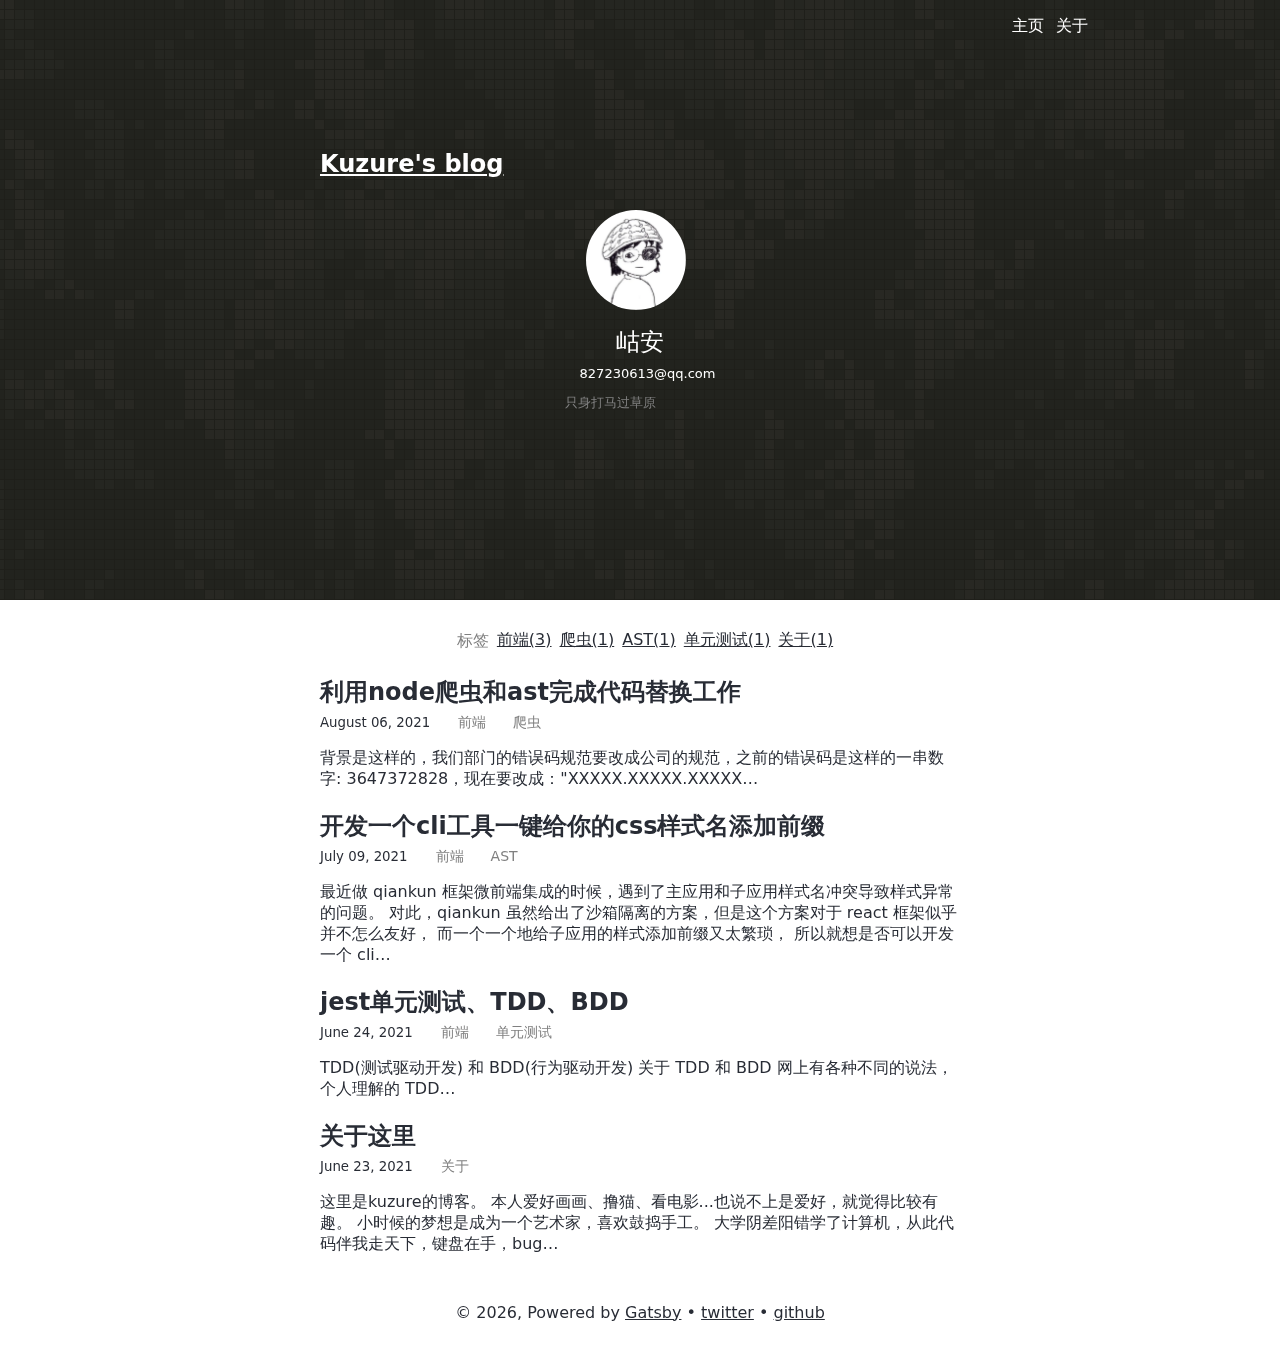
==== commit 88f427b9: "Updates" ====
--- a/index.html
+++ b/index.html
@@ -1,4 +1,4 @@
-<!DOCTYPE html><html lang="en"><head><meta charSet="utf-8"/><meta http-equiv="x-ua-compatible" content="ie=edge"/><meta name="viewport" content="width=device-width, initial-scale=1, shrink-to-fit=no"/><style data-href="/styles.4bf9800acbac70b78c67.css" data-identity="gatsby-global-css">:root{--reach-skip-nav:1}[data-reach-skip-nav-link]{clip:rect(0 0 0 0);border:0;height:1px;margin:-1px;overflow:hidden;padding:0;position:absolute;width:1px}[data-reach-skip-nav-link]:focus{clip:auto;background:#fff;height:auto;left:10px;padding:1rem;position:fixed;top:10px;width:auto;z-index:1}.icon{fill:currentColor;color:#fff!important;height:1em;margin-right:2px;overflow:hidden;vertical-align:-.15em;width:1em}.github-icon{margin-left:4px}.header-nav-hover{background-color:hsla(0,100%,99%,.8);box-shadow:0 0 4px rgba(0,0,0,.27);top:-52px!important}#go-up{background-color:#282c35;border-radius:50%;bottom:2rem;cursor:pointer;display:none;padding:.5rem;position:fixed;right:2rem;transition:all .4s ease-in-out}@font-face{font-family:octicons-link;src:url([data-uri]) format("woff")}.markdown-body{-ms-text-size-adjust:100%;-webkit-text-size-adjust:100%;word-wrap:break-word;color:#24292e;font-family:-apple-system,BlinkMacSystemFont,Segoe UI,Helvetica,Arial,sans-serif,Apple Color Emoji,Segoe UI Emoji,Segoe UI Symbol;font-size:16px;line-height:1.5}.markdown-body .pl-c{color:#6a737d}.markdown-body .pl-c1,.markdown-body .pl-s .pl-v{color:#005cc5}.markdown-body .pl-e,.markdown-body .pl-en{color:#6f42c1}.markdown-body .pl-s .pl-s1,.markdown-body .pl-smi{color:#24292e}.markdown-body .pl-ent{color:#22863a}.markdown-body .pl-k{color:#d73a49}.markdown-body .pl-pds,.markdown-body .pl-s,.markdown-body .pl-s .pl-pse .pl-s1,.markdown-body .pl-sr,.markdown-body .pl-sr .pl-cce,.markdown-body .pl-sr .pl-sra,.markdown-body .pl-sr .pl-sre{color:#032f62}.markdown-body .pl-smw,.markdown-body .pl-v{color:#e36209}.markdown-body .pl-bu{color:#b31d28}.markdown-body .pl-ii{background-color:#b31d28;color:#fafbfc}.markdown-body .pl-c2{background-color:#d73a49;color:#fafbfc}.markdown-body .pl-c2:before{content:"^M"}.markdown-body .pl-sr .pl-cce{color:#22863a;font-weight:700}.markdown-body .pl-ml{color:#735c0f}.markdown-body .pl-mh,.markdown-body .pl-mh .pl-en,.markdown-body .pl-ms{color:#005cc5;font-weight:700}.markdown-body .pl-mi{color:#24292e;font-style:italic}.markdown-body .pl-mb{color:#24292e;font-weight:700}.markdown-body .pl-md{background-color:#ffeef0;color:#b31d28}.markdown-body .pl-mi1{background-color:#f0fff4;color:#22863a}.markdown-body .pl-mc{background-color:#ffebda;color:#e36209}.markdown-body .pl-mi2{background-color:#005cc5;color:#f6f8fa}.markdown-body .pl-mdr{color:#6f42c1;font-weight:700}.markdown-body .pl-ba{color:#586069}.markdown-body .pl-sg{color:#959da5}.markdown-body .pl-corl{color:#032f62;text-decoration:underline}.markdown-body .octicon{fill:currentColor;display:inline-block;vertical-align:text-top}.markdown-body a{-webkit-text-decoration-skip:objects;background-color:transparent}.markdown-body a:active,.markdown-body a:hover{outline-width:0}.markdown-body strong{font-weight:inherit;font-weight:bolder}.markdown-body h1{margin:.67em 0}.markdown-body img{border-style:none}.markdown-body svg:not(:root){overflow:hidden}.markdown-body code,.markdown-body kbd,.markdown-body pre{font-family:monospace,monospace;font-size:1em}.markdown-body hr{box-sizing:content-box;overflow:visible}.markdown-body input{font:inherit;margin:0;overflow:visible}.markdown-body [type=checkbox]{box-sizing:border-box;padding:0}.markdown-body *{box-sizing:border-box}.markdown-body input{font-family:inherit;font-size:inherit;line-height:inherit}.markdown-body a{color:#0366d6;text-decoration:none}.markdown-body a:hover{text-decoration:underline}.markdown-body strong{font-weight:600}.markdown-body hr{background:transparent;border-bottom:1px solid #dfe2e5;height:0;margin:15px 0;overflow:hidden}.markdown-body hr:after,.markdown-body hr:before{content:"";display:table}.markdown-body hr:after{clear:both}.markdown-body table{border-collapse:collapse;border-spacing:0}.markdown-body td,.markdown-body th{padding:0}.markdown-body h1,.markdown-body h2,.markdown-body h3,.markdown-body h4,.markdown-body h5,.markdown-body h6{margin-bottom:0;margin-top:0}.markdown-body h1{font-size:32px;font-weight:600}.markdown-body h2{font-size:24px;font-weight:600}.markdown-body h3{font-size:20px;font-weight:600}.markdown-body h4{font-size:16px;font-weight:600}.markdown-body h5{font-size:14px;font-weight:600}.markdown-body h6{font-size:12px;font-weight:600}.markdown-body p{margin-bottom:10px;margin-top:0}.markdown-body blockquote{margin:0}.markdown-body ol,.markdown-body ul{margin-bottom:0;margin-top:0;padding-left:0}.markdown-body ol ol,.markdown-body ul ol{list-style-type:lower-roman}.markdown-body ol ol ol,.markdown-body ol ul ol,.markdown-body ul ol ol,.markdown-body ul ul ol{list-style-type:lower-alpha}.markdown-body dd{margin-left:0}.markdown-body code{font-family:SFMono-Regular,Consolas,Liberation Mono,Menlo,Courier,monospace;font-size:12px}.markdown-body pre{font:12px SFMono-Regular,Consolas,Liberation Mono,Menlo,Courier,monospace;margin-bottom:0;margin-top:0}.markdown-body .octicon{vertical-align:text-bottom}.markdown-body .pl-0{padding-left:0!important}.markdown-body .pl-1{padding-left:4px!important}.markdown-body .pl-2{padding-left:8px!important}.markdown-body .pl-3{padding-left:16px!important}.markdown-body .pl-4{padding-left:24px!important}.markdown-body .pl-5{padding-left:32px!important}.markdown-body .pl-6{padding-left:40px!important}.markdown-body:after,.markdown-body:before{content:"";display:table}.markdown-body:after{clear:both}.markdown-body>:first-child{margin-top:0!important}.markdown-body>:last-child{margin-bottom:0!important}.markdown-body a:not([href]){color:inherit;text-decoration:none}.markdown-body .anchor{float:left;line-height:1;margin-left:-20px;padding-right:4px}.markdown-body .anchor:focus{outline:none}.markdown-body blockquote,.markdown-body dl,.markdown-body ol,.markdown-body p,.markdown-body pre,.markdown-body table,.markdown-body ul{margin-bottom:16px;margin-top:0}.markdown-body hr{background-color:#e1e4e8;border:0;height:.25em;margin:24px 0;padding:0}.markdown-body blockquote{border-left:.25em solid #dfe2e5;color:#6a737d;padding:0 1em}.markdown-body blockquote>:first-child{margin-top:0}.markdown-body blockquote>:last-child{margin-bottom:0}.markdown-body kbd{border:1px solid #c6cbd1;border-bottom-color:#959da5;box-shadow:inset 0 -1px 0 #959da5;font-size:11px}.markdown-body h1,.markdown-body h2,.markdown-body h3,.markdown-body h4,.markdown-body h5,.markdown-body h6{font-weight:600;line-height:1.25;margin-bottom:16px;margin-top:24px}.markdown-body h1 .octicon-link,.markdown-body h2 .octicon-link,.markdown-body h3 .octicon-link,.markdown-body h4 .octicon-link,.markdown-body h5 .octicon-link,.markdown-body h6 .octicon-link{color:#1b1f23;vertical-align:middle;visibility:hidden}.markdown-body h1:hover .anchor,.markdown-body h2:hover .anchor,.markdown-body h3:hover .anchor,.markdown-body h4:hover .anchor,.markdown-body h5:hover .anchor,.markdown-body h6:hover .anchor{text-decoration:none}.markdown-body h1:hover .anchor .octicon-link,.markdown-body h2:hover .anchor .octicon-link,.markdown-body h3:hover .anchor .octicon-link,.markdown-body h4:hover .anchor .octicon-link,.markdown-body h5:hover .anchor .octicon-link,.markdown-body h6:hover .anchor .octicon-link{visibility:visible}.markdown-body h1{font-size:2em}.markdown-body h1,.markdown-body h2{border-bottom:1px solid #eaecef;padding-bottom:.3em}.markdown-body h2{font-size:1.5em}.markdown-body h3{font-size:1.25em}.markdown-body h4{font-size:1em}.markdown-body h5{font-size:.875em}.markdown-body h6{color:#6a737d;font-size:.85em}.markdown-body ol,.markdown-body ul{padding-left:2em}.markdown-body ol ol,.markdown-body ol ul,.markdown-body ul ol,.markdown-body ul ul{margin-bottom:0;margin-top:0}.markdown-body li>p{margin-top:16px}.markdown-body li+li{margin-top:.25em}.markdown-body dl{padding:0}.markdown-body dl dt{font-size:1em;font-style:italic;font-weight:600;margin-top:16px;padding:0}.markdown-body dl dd{margin-bottom:16px;padding:0 16px}.markdown-body table{display:block;overflow:auto;width:100%}.markdown-body table th{font-weight:600}.markdown-body table td,.markdown-body table th{border:1px solid #dfe2e5;padding:6px 13px}.markdown-body table tr{background-color:#fff;border-top:1px solid #c6cbd1}.markdown-body table tr:nth-child(2n){background-color:#f6f8fa}.markdown-body img{background-color:#fff;box-sizing:content-box;max-width:100%}.markdown-body code{background-color:rgba(27,31,35,.05);border-radius:3px;font-size:85%;margin:0;padding:.2em 0}.markdown-body code:after,.markdown-body code:before{content:"\A0";letter-spacing:-.2em}.markdown-body pre{word-wrap:normal}.markdown-body pre>code{background:transparent;border:0;font-size:100%;margin:0;padding:0;white-space:pre;word-break:normal}.markdown-body .highlight{margin-bottom:16px}.markdown-body .highlight pre{margin-bottom:0;word-break:normal}.markdown-body .highlight pre,.markdown-body pre{background-color:#f6f8fa;border-radius:3px;font-size:85%;line-height:1.45;overflow:auto;padding:16px}.markdown-body pre code{word-wrap:normal;background-color:transparent;border:0;display:inline;line-height:inherit;margin:0;max-width:auto;overflow:visible;padding:0}.markdown-body pre code:after,.markdown-body pre code:before{content:normal}.markdown-body .full-commit .btn-outline:not(:disabled):hover{border-color:#005cc5;color:#005cc5}.markdown-body kbd{background-color:#fafbfc;border:1px solid #d1d5da;border-bottom-color:#c6cbd1;border-radius:3px;box-shadow:inset 0 -1px 0 #c6cbd1;color:#444d56;display:inline-block;font:11px SFMono-Regular,Consolas,Liberation Mono,Menlo,Courier,monospace;line-height:10px;padding:3px 5px;vertical-align:middle}.markdown-body :checked+.radio-label{border-color:#0366d6;position:relative;z-index:1}.markdown-body .task-list-item{list-style-type:none}.markdown-body .task-list-item+.task-list-item{margin-top:3px}.markdown-body .task-list-item input{margin:0 .2em .25em -1.6em;vertical-align:middle}.markdown-body hr{border-bottom-color:#eee}.gt-container{font-size:16px}.gt-container,.gt-container *{box-sizing:border-box}.gt-container a{color:#6190e8}.gt-container a:hover{border-color:#81a6ed;color:#81a6ed}.gt-container a.is--active{color:#333;cursor:default!important}.gt-container a.is--active:hover{color:#333}.gt-container .hide{display:none!important}.gt-container .gt-svg{display:inline-block;height:1em;vertical-align:sub;width:1em}.gt-container .gt-svg svg{fill:#6190e8;height:100%;width:100%}.gt-container .gt-ico{display:inline-block}.gt-container .gt-ico-text{margin-left:.3125em}.gt-container .gt-ico-github,.gt-container .gt-ico-github .gt-svg{height:100%;width:100%}.gt-container .gt-ico-github svg{fill:inherit}.gt-container .gt-spinner{position:relative}.gt-container .gt-spinner:before{animation:gt-kf-rotate .6s linear infinite;border:1px solid #fff;border-radius:50%;border-top-color:#6190e8;box-sizing:border-box;content:"";height:.75em;margin-left:-.375em;margin-top:-.1875em;position:absolute;top:3px;width:.75em}.gt-container .gt-loader{animation:gt-kf-rotate 1.5s ease infinite;border:1px solid #999;border-radius:50%;display:inline-block;font-style:normal;height:1.75em;line-height:1.75em;position:relative;width:1.75em}.gt-container .gt-loader:before{background-color:#999;border-radius:50%;content:"";display:block;height:.375em;left:50%;margin-left:-.1875em;margin-top:-.1875em;position:absolute;top:0;width:.375em}.gt-container .gt-avatar{display:inline-block;height:3.125em;width:3.125em}@media (max-width:479px){.gt-container .gt-avatar{height:2em;width:2em}}.gt-container .gt-avatar img{border-radius:3px;height:auto;width:100%}.gt-container .gt-avatar-github{cursor:pointer;height:3em;width:3em}@media (max-width:479px){.gt-container .gt-avatar-github{height:1.875em;width:1.875em}}.gt-container .gt-btn{background-color:#6190e8;border:1px solid #6190e8;border-radius:5px;color:#fff;cursor:pointer;display:inline-block;font-size:.75em;line-height:1;outline:none;padding:.75em 1.25em;text-decoration:none;white-space:nowrap}.gt-container .gt-btn-text{font-weight:400}.gt-container .gt-btn-loading{display:inline-block;height:1em;margin-left:.5em;position:relative;vertical-align:top;width:.75em}.gt-container .gt-btn.is--disable{cursor:not-allowed;opacity:.5}.gt-container .gt-btn-login{margin-right:0}.gt-container .gt-btn-preview{background-color:#fff;color:#6190e8}.gt-container .gt-btn-preview:hover{background-color:#f2f2f2;border-color:#81a6ed}.gt-container .gt-btn-public:hover{background-color:#81a6ed;border-color:#81a6ed}.gt-container .gt-error{color:#ff3860;margin:.625em;text-align:center}.gt-container .gt-initing{padding:1.25em 0;text-align:center}.gt-container .gt-initing-text{font-size:92%;margin:.625em auto}.gt-container .gt-no-init{padding:1.25em 0;text-align:center}.gt-container .gt-link{border-bottom:1px dotted #6190e8}.gt-container .gt-link-counts,.gt-container .gt-link-project{text-decoration:none}.gt-container .gt-meta{border-bottom:1px solid #e9e9e9;font-size:1em;margin:1.25em 0;padding:1em 0;position:relative;z-index:10}.gt-container .gt-meta:after,.gt-container .gt-meta:before{content:" ";display:table}.gt-container .gt-meta:after{clear:both}.gt-container .gt-counts{margin:0 .625em 0 0}.gt-container .gt-user{float:right;font-size:92%;margin:0}.gt-container .gt-user-pic{height:16px;margin-right:.5em;vertical-align:top;width:16px}.gt-container .gt-user-inner{cursor:pointer;display:inline-block}.gt-container .gt-user .gt-ico{margin:0 0 0 .3125em}.gt-container .gt-user .gt-ico svg{fill:inherit}.gt-container .gt-user .is--poping .gt-ico svg{fill:#6190e8}.gt-container .gt-version{color:#a1a1a1;margin-left:.375em}.gt-container .gt-copyright{border-top:1px solid #e9e9e9;margin:0 .9375em .5em;padding-top:.5em}.gt-container .gt-popup{background:#fff;border:1px solid #e9e9e9;display:inline-block;font-size:.875em;letter-spacing:.5px;padding:.625em 0;position:absolute;right:0;top:2.375em}.gt-container .gt-popup .gt-action{cursor:pointer;display:block;margin:.5em 0;padding:0 1.125em;position:relative;text-decoration:none}.gt-container .gt-popup .gt-action.is--active:before{background:#6190e8;content:"";height:.25em;left:.5em;position:absolute;top:.4375em;width:.25em}.gt-container .gt-header{display:flex;position:relative}.gt-container .gt-header-comment{flex:1 1;margin-left:1.25em}@media (max-width:479px){.gt-container .gt-header-comment{margin-left:.875em}}.gt-container .gt-header-textarea{word-wrap:break-word;background-color:#f6f6f6;border:1px solid rgba(0,0,0,.1);border-radius:5px;box-sizing:border-box;display:block;font-size:.875em;max-height:15em;min-height:5.125em;outline:none;padding:.75em;resize:vertical;transition:all .25s ease;width:100%}.gt-container .gt-header-textarea:hover{background-color:#fbfbfb}.gt-container .gt-header-preview{background-color:#f6f6f6;border:1px solid rgba(0,0,0,.1);border-radius:5px;padding:.75em}.gt-container .gt-header-controls{margin:.75em 0 0;position:relative}.gt-container .gt-header-controls:after,.gt-container .gt-header-controls:before{content:" ";display:table}.gt-container .gt-header-controls:after{clear:both}@media (max-width:479px){.gt-container .gt-header-controls{margin:0}}.gt-container .gt-header-controls-tip{color:#6190e8;font-size:.875em;text-decoration:none;vertical-align:sub}@media (max-width:479px){.gt-container .gt-header-controls-tip{display:none}}.gt-container .gt-header-controls .gt-btn{float:right;margin-left:1.25em}@media (max-width:479px){.gt-container .gt-header-controls .gt-btn{float:none;margin:.75em 0 0;width:100%}}.gt-container:after{bottom:100%;content:"";left:0;opacity:0;position:fixed;right:0;top:0}.gt-container.gt-input-focused{position:relative}.gt-container.gt-input-focused:after{background:#000;bottom:0;content:"";left:0;opacity:.6;position:fixed;right:0;top:0;transition:opacity .3s,bottom 0s;z-index:9999}.gt-container.gt-input-focused .gt-header-comment{z-index:10000}.gt-container .gt-comments{padding-top:1.25em}.gt-container .gt-comments-null{text-align:center}.gt-container .gt-comments-controls{margin:1.25em 0;text-align:center}.gt-container .gt-comment{display:flex;padding:.625em 0;position:relative}.gt-container .gt-comment-content{background-color:#f9f9f9;flex:1 1;margin-left:1.25em;overflow:auto;padding:.75em 1em;transition:all .25s ease}.gt-container .gt-comment-content:hover{box-shadow:0 .625em 3.75em 0 #f4f4f4}@media (max-width:479px){.gt-container .gt-comment-content{margin-left:.875em;padding:.625em .75em}}.gt-container .gt-comment-header{font-size:.875em;margin-bottom:.5em;position:relative}.gt-container .gt-comment-block-1{float:right;height:1.375em;width:2em}.gt-container .gt-comment-block-2{float:right;height:1.375em;width:4em}.gt-container .gt-comment-username{color:#6190e8;font-weight:500;text-decoration:none}.gt-container .gt-comment-username:hover{text-decoration:underline}.gt-container .gt-comment-date,.gt-container .gt-comment-text{color:#a1a1a1;margin-left:.5em}.gt-container .gt-comment-edit,.gt-container .gt-comment-like,.gt-container .gt-comment-reply{height:1.375em;position:absolute}.gt-container .gt-comment-edit:hover,.gt-container .gt-comment-like:hover,.gt-container .gt-comment-reply:hover{cursor:pointer}.gt-container .gt-comment-like{right:2em;top:0}.gt-container .gt-comment-edit,.gt-container .gt-comment-reply{right:0;top:0}.gt-container .gt-comment-body{color:#333!important}.gt-container .gt-comment-body .email-hidden-toggle a{background:#dfe2e5;border-radius:1px;color:#444d56;display:inline-block;font-size:12px;font-weight:600;height:12px;line-height:6px;padding:0 9px;text-decoration:none;vertical-align:middle}.gt-container .gt-comment-body .email-hidden-toggle a:hover{background-color:#c6cbd1}.gt-container .gt-comment-body .email-hidden-reply{display:none;white-space:pre-wrap}.gt-container .gt-comment-body .email-hidden-reply .email-signature-reply{border-left:4px solid #dfe2e5;color:#586069;margin:15px 0;padding:0 15px}.gt-container .gt-comment-body .email-hidden-reply.expanded{display:block}.gt-container .gt-comment-admin .gt-comment-content{background-color:#f6f9fe}@keyframes gt-kf-rotate{0%{transform:rotate(0)}to{transform:rotate(1turn)}}</style><meta name="generator" content="Gatsby 3.15.0"/><style>.gatsby-image-wrapper{position:relative;overflow:hidden}.gatsby-image-wrapper picture.object-fit-polyfill{position:static!important}.gatsby-image-wrapper img{bottom:0;height:100%;left:0;margin:0;max-width:none;padding:0;position:absolute;right:0;top:0;width:100%;object-fit:cover}.gatsby-image-wrapper [data-main-image]{opacity:0;transform:translateZ(0);transition:opacity .25s linear;will-change:opacity}.gatsby-image-wrapper-constrained{display:inline-block;vertical-align:top}</style><noscript><style>.gatsby-image-wrapper noscript [data-main-image]{opacity:1!important}.gatsby-image-wrapper [data-placeholder-image]{opacity:0!important}</style></noscript><script type="module">const e="undefined"!=typeof HTMLImageElement&&"loading"in HTMLImageElement.prototype;e&&document.body.addEventListener("load",(function(e){if(void 0===e.target.dataset.mainImage)return;if(void 0===e.target.dataset.gatsbyImageSsr)return;const t=e.target;let a=null,n=t;for(;null===a&&n;)void 0!==n.parentNode.dataset.gatsbyImageWrapper&&(a=n.parentNode),n=n.parentNode;const o=a.querySelector("[data-placeholder-image]"),r=new Image;r.src=t.currentSrc,r.decode().catch((()=>{})).then((()=>{t.style.opacity=1,o&&(o.style.opacity=0,o.style.transition="opacity 500ms linear")}))}),!0);</script><title data-react-helmet="true">Home | Kuzure&#x27;s blog</title><meta data-react-helmet="true" name="description" content="Kuzure&#x27;s blog"/><meta data-react-helmet="true" property="og:title" content="Home"/><meta data-react-helmet="true" property="og:description" content="Kuzure&#x27;s blog"/><meta data-react-helmet="true" property="og:type" content="website"/><meta data-react-helmet="true" name="twitter:creator" content="kuzure-东山"/><meta data-react-helmet="true" name="twitter:title" content="Home"/><meta data-react-helmet="true" name="twitter:description" content="Kuzure&#x27;s blog"/><meta data-react-helmet="true" name="twitter:card" content="summary"/><link rel="icon" href="/favicon-32x32.png?v=fe79452f2bf834ff9bf8cf2684783a6b" type="image/png"/><link rel="manifest" href="/manifest.webmanifest" crossorigin="anonymous"/><link rel="apple-touch-icon" sizes="48x48" href="/icons/icon-48x48.png?v=fe79452f2bf834ff9bf8cf2684783a6b"/><link rel="apple-touch-icon" sizes="72x72" href="/icons/icon-72x72.png?v=fe79452f2bf834ff9bf8cf2684783a6b"/><link rel="apple-touch-icon" sizes="96x96" href="/icons/icon-96x96.png?v=fe79452f2bf834ff9bf8cf2684783a6b"/><link rel="apple-touch-icon" sizes="144x144" href="/icons/icon-144x144.png?v=fe79452f2bf834ff9bf8cf2684783a6b"/><link rel="apple-touch-icon" sizes="192x192" href="/icons/icon-192x192.png?v=fe79452f2bf834ff9bf8cf2684783a6b"/><link rel="apple-touch-icon" sizes="256x256" href="/icons/icon-256x256.png?v=fe79452f2bf834ff9bf8cf2684783a6b"/><link rel="apple-touch-icon" sizes="384x384" href="/icons/icon-384x384.png?v=fe79452f2bf834ff9bf8cf2684783a6b"/><link rel="apple-touch-icon" sizes="512x512" href="/icons/icon-512x512.png?v=fe79452f2bf834ff9bf8cf2684783a6b"/><link as="script" rel="preload" href="/webpack-runtime-333bc99564688624dbc6.js"/><link as="script" rel="preload" href="/framework-368afe03c4e13c828f85.js"/><link as="script" rel="preload" href="/app-32cb443ea6472301ab50.js"/><link as="script" rel="preload" href="/594a10c5e594bd3faaa0b3336dcd5755131ca933-7e42d8879c9c3dec5b63.js"/><link as="script" rel="preload" href="/799b9e28ec84f08939ab3af68c08e0b6efc8bad3-904717f029b00fdd6f28.js"/><link as="script" rel="preload" href="/component---node-modules-gatsby-theme-blog-core-src-templates-posts-query-js-827683c103819738ec18.js"/><link as="fetch" rel="preload" href="/page-data/index/page-data.json" crossorigin="anonymous"/><link as="fetch" rel="preload" href="/page-data/sq/d/2744905544.json" crossorigin="anonymous"/><link as="fetch" rel="preload" href="/page-data/sq/d/3090755652.json" crossorigin="anonymous"/><link as="fetch" rel="preload" href="/page-data/sq/d/764694655.json" crossorigin="anonymous"/><link as="fetch" rel="preload" href="/page-data/app-data.json" crossorigin="anonymous"/></head><body><script>(function() { try {
+<!DOCTYPE html><html lang="en"><head><meta charSet="utf-8"/><meta http-equiv="x-ua-compatible" content="ie=edge"/><meta name="viewport" content="width=device-width, initial-scale=1, shrink-to-fit=no"/><style data-href="/styles.4bf9800acbac70b78c67.css" data-identity="gatsby-global-css">:root{--reach-skip-nav:1}[data-reach-skip-nav-link]{clip:rect(0 0 0 0);border:0;height:1px;margin:-1px;overflow:hidden;padding:0;position:absolute;width:1px}[data-reach-skip-nav-link]:focus{clip:auto;background:#fff;height:auto;left:10px;padding:1rem;position:fixed;top:10px;width:auto;z-index:1}.icon{fill:currentColor;color:#fff!important;height:1em;margin-right:2px;overflow:hidden;vertical-align:-.15em;width:1em}.github-icon{margin-left:4px}.header-nav-hover{background-color:hsla(0,100%,99%,.8);box-shadow:0 0 4px rgba(0,0,0,.27);top:-52px!important}#go-up{background-color:#282c35;border-radius:50%;bottom:2rem;cursor:pointer;display:none;padding:.5rem;position:fixed;right:2rem;transition:all .4s ease-in-out}@font-face{font-family:octicons-link;src:url([data-uri]) format("woff")}.markdown-body{-ms-text-size-adjust:100%;-webkit-text-size-adjust:100%;word-wrap:break-word;color:#24292e;font-family:-apple-system,BlinkMacSystemFont,Segoe UI,Helvetica,Arial,sans-serif,Apple Color Emoji,Segoe UI Emoji,Segoe UI Symbol;font-size:16px;line-height:1.5}.markdown-body .pl-c{color:#6a737d}.markdown-body .pl-c1,.markdown-body .pl-s .pl-v{color:#005cc5}.markdown-body .pl-e,.markdown-body .pl-en{color:#6f42c1}.markdown-body .pl-s .pl-s1,.markdown-body .pl-smi{color:#24292e}.markdown-body .pl-ent{color:#22863a}.markdown-body .pl-k{color:#d73a49}.markdown-body .pl-pds,.markdown-body .pl-s,.markdown-body .pl-s .pl-pse .pl-s1,.markdown-body .pl-sr,.markdown-body .pl-sr .pl-cce,.markdown-body .pl-sr .pl-sra,.markdown-body .pl-sr .pl-sre{color:#032f62}.markdown-body .pl-smw,.markdown-body .pl-v{color:#e36209}.markdown-body .pl-bu{color:#b31d28}.markdown-body .pl-ii{background-color:#b31d28;color:#fafbfc}.markdown-body .pl-c2{background-color:#d73a49;color:#fafbfc}.markdown-body .pl-c2:before{content:"^M"}.markdown-body .pl-sr .pl-cce{color:#22863a;font-weight:700}.markdown-body .pl-ml{color:#735c0f}.markdown-body .pl-mh,.markdown-body .pl-mh .pl-en,.markdown-body .pl-ms{color:#005cc5;font-weight:700}.markdown-body .pl-mi{color:#24292e;font-style:italic}.markdown-body .pl-mb{color:#24292e;font-weight:700}.markdown-body .pl-md{background-color:#ffeef0;color:#b31d28}.markdown-body .pl-mi1{background-color:#f0fff4;color:#22863a}.markdown-body .pl-mc{background-color:#ffebda;color:#e36209}.markdown-body .pl-mi2{background-color:#005cc5;color:#f6f8fa}.markdown-body .pl-mdr{color:#6f42c1;font-weight:700}.markdown-body .pl-ba{color:#586069}.markdown-body .pl-sg{color:#959da5}.markdown-body .pl-corl{color:#032f62;text-decoration:underline}.markdown-body .octicon{fill:currentColor;display:inline-block;vertical-align:text-top}.markdown-body a{-webkit-text-decoration-skip:objects;background-color:transparent}.markdown-body a:active,.markdown-body a:hover{outline-width:0}.markdown-body strong{font-weight:inherit;font-weight:bolder}.markdown-body h1{margin:.67em 0}.markdown-body img{border-style:none}.markdown-body svg:not(:root){overflow:hidden}.markdown-body code,.markdown-body kbd,.markdown-body pre{font-family:monospace,monospace;font-size:1em}.markdown-body hr{box-sizing:content-box;overflow:visible}.markdown-body input{font:inherit;margin:0;overflow:visible}.markdown-body [type=checkbox]{box-sizing:border-box;padding:0}.markdown-body *{box-sizing:border-box}.markdown-body input{font-family:inherit;font-size:inherit;line-height:inherit}.markdown-body a{color:#0366d6;text-decoration:none}.markdown-body a:hover{text-decoration:underline}.markdown-body strong{font-weight:600}.markdown-body hr{background:transparent;border-bottom:1px solid #dfe2e5;height:0;margin:15px 0;overflow:hidden}.markdown-body hr:after,.markdown-body hr:before{content:"";display:table}.markdown-body hr:after{clear:both}.markdown-body table{border-collapse:collapse;border-spacing:0}.markdown-body td,.markdown-body th{padding:0}.markdown-body h1,.markdown-body h2,.markdown-body h3,.markdown-body h4,.markdown-body h5,.markdown-body h6{margin-bottom:0;margin-top:0}.markdown-body h1{font-size:32px;font-weight:600}.markdown-body h2{font-size:24px;font-weight:600}.markdown-body h3{font-size:20px;font-weight:600}.markdown-body h4{font-size:16px;font-weight:600}.markdown-body h5{font-size:14px;font-weight:600}.markdown-body h6{font-size:12px;font-weight:600}.markdown-body p{margin-bottom:10px;margin-top:0}.markdown-body blockquote{margin:0}.markdown-body ol,.markdown-body ul{margin-bottom:0;margin-top:0;padding-left:0}.markdown-body ol ol,.markdown-body ul ol{list-style-type:lower-roman}.markdown-body ol ol ol,.markdown-body ol ul ol,.markdown-body ul ol ol,.markdown-body ul ul ol{list-style-type:lower-alpha}.markdown-body dd{margin-left:0}.markdown-body code{font-family:SFMono-Regular,Consolas,Liberation Mono,Menlo,Courier,monospace;font-size:12px}.markdown-body pre{font:12px SFMono-Regular,Consolas,Liberation Mono,Menlo,Courier,monospace;margin-bottom:0;margin-top:0}.markdown-body .octicon{vertical-align:text-bottom}.markdown-body .pl-0{padding-left:0!important}.markdown-body .pl-1{padding-left:4px!important}.markdown-body .pl-2{padding-left:8px!important}.markdown-body .pl-3{padding-left:16px!important}.markdown-body .pl-4{padding-left:24px!important}.markdown-body .pl-5{padding-left:32px!important}.markdown-body .pl-6{padding-left:40px!important}.markdown-body:after,.markdown-body:before{content:"";display:table}.markdown-body:after{clear:both}.markdown-body>:first-child{margin-top:0!important}.markdown-body>:last-child{margin-bottom:0!important}.markdown-body a:not([href]){color:inherit;text-decoration:none}.markdown-body .anchor{float:left;line-height:1;margin-left:-20px;padding-right:4px}.markdown-body .anchor:focus{outline:none}.markdown-body blockquote,.markdown-body dl,.markdown-body ol,.markdown-body p,.markdown-body pre,.markdown-body table,.markdown-body ul{margin-bottom:16px;margin-top:0}.markdown-body hr{background-color:#e1e4e8;border:0;height:.25em;margin:24px 0;padding:0}.markdown-body blockquote{border-left:.25em solid #dfe2e5;color:#6a737d;padding:0 1em}.markdown-body blockquote>:first-child{margin-top:0}.markdown-body blockquote>:last-child{margin-bottom:0}.markdown-body kbd{border:1px solid #c6cbd1;border-bottom-color:#959da5;box-shadow:inset 0 -1px 0 #959da5;font-size:11px}.markdown-body h1,.markdown-body h2,.markdown-body h3,.markdown-body h4,.markdown-body h5,.markdown-body h6{font-weight:600;line-height:1.25;margin-bottom:16px;margin-top:24px}.markdown-body h1 .octicon-link,.markdown-body h2 .octicon-link,.markdown-body h3 .octicon-link,.markdown-body h4 .octicon-link,.markdown-body h5 .octicon-link,.markdown-body h6 .octicon-link{color:#1b1f23;vertical-align:middle;visibility:hidden}.markdown-body h1:hover .anchor,.markdown-body h2:hover .anchor,.markdown-body h3:hover .anchor,.markdown-body h4:hover .anchor,.markdown-body h5:hover .anchor,.markdown-body h6:hover .anchor{text-decoration:none}.markdown-body h1:hover .anchor .octicon-link,.markdown-body h2:hover .anchor .octicon-link,.markdown-body h3:hover .anchor .octicon-link,.markdown-body h4:hover .anchor .octicon-link,.markdown-body h5:hover .anchor .octicon-link,.markdown-body h6:hover .anchor .octicon-link{visibility:visible}.markdown-body h1{font-size:2em}.markdown-body h1,.markdown-body h2{border-bottom:1px solid #eaecef;padding-bottom:.3em}.markdown-body h2{font-size:1.5em}.markdown-body h3{font-size:1.25em}.markdown-body h4{font-size:1em}.markdown-body h5{font-size:.875em}.markdown-body h6{color:#6a737d;font-size:.85em}.markdown-body ol,.markdown-body ul{padding-left:2em}.markdown-body ol ol,.markdown-body ol ul,.markdown-body ul ol,.markdown-body ul ul{margin-bottom:0;margin-top:0}.markdown-body li>p{margin-top:16px}.markdown-body li+li{margin-top:.25em}.markdown-body dl{padding:0}.markdown-body dl dt{font-size:1em;font-style:italic;font-weight:600;margin-top:16px;padding:0}.markdown-body dl dd{margin-bottom:16px;padding:0 16px}.markdown-body table{display:block;overflow:auto;width:100%}.markdown-body table th{font-weight:600}.markdown-body table td,.markdown-body table th{border:1px solid #dfe2e5;padding:6px 13px}.markdown-body table tr{background-color:#fff;border-top:1px solid #c6cbd1}.markdown-body table tr:nth-child(2n){background-color:#f6f8fa}.markdown-body img{background-color:#fff;box-sizing:content-box;max-width:100%}.markdown-body code{background-color:rgba(27,31,35,.05);border-radius:3px;font-size:85%;margin:0;padding:.2em 0}.markdown-body code:after,.markdown-body code:before{content:"\A0";letter-spacing:-.2em}.markdown-body pre{word-wrap:normal}.markdown-body pre>code{background:transparent;border:0;font-size:100%;margin:0;padding:0;white-space:pre;word-break:normal}.markdown-body .highlight{margin-bottom:16px}.markdown-body .highlight pre{margin-bottom:0;word-break:normal}.markdown-body .highlight pre,.markdown-body pre{background-color:#f6f8fa;border-radius:3px;font-size:85%;line-height:1.45;overflow:auto;padding:16px}.markdown-body pre code{word-wrap:normal;background-color:transparent;border:0;display:inline;line-height:inherit;margin:0;max-width:auto;overflow:visible;padding:0}.markdown-body pre code:after,.markdown-body pre code:before{content:normal}.markdown-body .full-commit .btn-outline:not(:disabled):hover{border-color:#005cc5;color:#005cc5}.markdown-body kbd{background-color:#fafbfc;border:1px solid #d1d5da;border-bottom-color:#c6cbd1;border-radius:3px;box-shadow:inset 0 -1px 0 #c6cbd1;color:#444d56;display:inline-block;font:11px SFMono-Regular,Consolas,Liberation Mono,Menlo,Courier,monospace;line-height:10px;padding:3px 5px;vertical-align:middle}.markdown-body :checked+.radio-label{border-color:#0366d6;position:relative;z-index:1}.markdown-body .task-list-item{list-style-type:none}.markdown-body .task-list-item+.task-list-item{margin-top:3px}.markdown-body .task-list-item input{margin:0 .2em .25em -1.6em;vertical-align:middle}.markdown-body hr{border-bottom-color:#eee}.gt-container{font-size:16px}.gt-container,.gt-container *{box-sizing:border-box}.gt-container a{color:#6190e8}.gt-container a:hover{border-color:#81a6ed;color:#81a6ed}.gt-container a.is--active{color:#333;cursor:default!important}.gt-container a.is--active:hover{color:#333}.gt-container .hide{display:none!important}.gt-container .gt-svg{display:inline-block;height:1em;vertical-align:sub;width:1em}.gt-container .gt-svg svg{fill:#6190e8;height:100%;width:100%}.gt-container .gt-ico{display:inline-block}.gt-container .gt-ico-text{margin-left:.3125em}.gt-container .gt-ico-github,.gt-container .gt-ico-github .gt-svg{height:100%;width:100%}.gt-container .gt-ico-github svg{fill:inherit}.gt-container .gt-spinner{position:relative}.gt-container .gt-spinner:before{animation:gt-kf-rotate .6s linear infinite;border:1px solid #fff;border-radius:50%;border-top-color:#6190e8;box-sizing:border-box;content:"";height:.75em;margin-left:-.375em;margin-top:-.1875em;position:absolute;top:3px;width:.75em}.gt-container .gt-loader{animation:gt-kf-rotate 1.5s ease infinite;border:1px solid #999;border-radius:50%;display:inline-block;font-style:normal;height:1.75em;line-height:1.75em;position:relative;width:1.75em}.gt-container .gt-loader:before{background-color:#999;border-radius:50%;content:"";display:block;height:.375em;left:50%;margin-left:-.1875em;margin-top:-.1875em;position:absolute;top:0;width:.375em}.gt-container .gt-avatar{display:inline-block;height:3.125em;width:3.125em}@media (max-width:479px){.gt-container .gt-avatar{height:2em;width:2em}}.gt-container .gt-avatar img{border-radius:3px;height:auto;width:100%}.gt-container .gt-avatar-github{cursor:pointer;height:3em;width:3em}@media (max-width:479px){.gt-container .gt-avatar-github{height:1.875em;width:1.875em}}.gt-container .gt-btn{background-color:#6190e8;border:1px solid #6190e8;border-radius:5px;color:#fff;cursor:pointer;display:inline-block;font-size:.75em;line-height:1;outline:none;padding:.75em 1.25em;text-decoration:none;white-space:nowrap}.gt-container .gt-btn-text{font-weight:400}.gt-container .gt-btn-loading{display:inline-block;height:1em;margin-left:.5em;position:relative;vertical-align:top;width:.75em}.gt-container .gt-btn.is--disable{cursor:not-allowed;opacity:.5}.gt-container .gt-btn-login{margin-right:0}.gt-container .gt-btn-preview{background-color:#fff;color:#6190e8}.gt-container .gt-btn-preview:hover{background-color:#f2f2f2;border-color:#81a6ed}.gt-container .gt-btn-public:hover{background-color:#81a6ed;border-color:#81a6ed}.gt-container .gt-error{color:#ff3860;margin:.625em;text-align:center}.gt-container .gt-initing{padding:1.25em 0;text-align:center}.gt-container .gt-initing-text{font-size:92%;margin:.625em auto}.gt-container .gt-no-init{padding:1.25em 0;text-align:center}.gt-container .gt-link{border-bottom:1px dotted #6190e8}.gt-container .gt-link-counts,.gt-container .gt-link-project{text-decoration:none}.gt-container .gt-meta{border-bottom:1px solid #e9e9e9;font-size:1em;margin:1.25em 0;padding:1em 0;position:relative;z-index:10}.gt-container .gt-meta:after,.gt-container .gt-meta:before{content:" ";display:table}.gt-container .gt-meta:after{clear:both}.gt-container .gt-counts{margin:0 .625em 0 0}.gt-container .gt-user{float:right;font-size:92%;margin:0}.gt-container .gt-user-pic{height:16px;margin-right:.5em;vertical-align:top;width:16px}.gt-container .gt-user-inner{cursor:pointer;display:inline-block}.gt-container .gt-user .gt-ico{margin:0 0 0 .3125em}.gt-container .gt-user .gt-ico svg{fill:inherit}.gt-container .gt-user .is--poping .gt-ico svg{fill:#6190e8}.gt-container .gt-version{color:#a1a1a1;margin-left:.375em}.gt-container .gt-copyright{border-top:1px solid #e9e9e9;margin:0 .9375em .5em;padding-top:.5em}.gt-container .gt-popup{background:#fff;border:1px solid #e9e9e9;display:inline-block;font-size:.875em;letter-spacing:.5px;padding:.625em 0;position:absolute;right:0;top:2.375em}.gt-container .gt-popup .gt-action{cursor:pointer;display:block;margin:.5em 0;padding:0 1.125em;position:relative;text-decoration:none}.gt-container .gt-popup .gt-action.is--active:before{background:#6190e8;content:"";height:.25em;left:.5em;position:absolute;top:.4375em;width:.25em}.gt-container .gt-header{display:flex;position:relative}.gt-container .gt-header-comment{flex:1 1;margin-left:1.25em}@media (max-width:479px){.gt-container .gt-header-comment{margin-left:.875em}}.gt-container .gt-header-textarea{word-wrap:break-word;background-color:#f6f6f6;border:1px solid rgba(0,0,0,.1);border-radius:5px;box-sizing:border-box;display:block;font-size:.875em;max-height:15em;min-height:5.125em;outline:none;padding:.75em;resize:vertical;transition:all .25s ease;width:100%}.gt-container .gt-header-textarea:hover{background-color:#fbfbfb}.gt-container .gt-header-preview{background-color:#f6f6f6;border:1px solid rgba(0,0,0,.1);border-radius:5px;padding:.75em}.gt-container .gt-header-controls{margin:.75em 0 0;position:relative}.gt-container .gt-header-controls:after,.gt-container .gt-header-controls:before{content:" ";display:table}.gt-container .gt-header-controls:after{clear:both}@media (max-width:479px){.gt-container .gt-header-controls{margin:0}}.gt-container .gt-header-controls-tip{color:#6190e8;font-size:.875em;text-decoration:none;vertical-align:sub}@media (max-width:479px){.gt-container .gt-header-controls-tip{display:none}}.gt-container .gt-header-controls .gt-btn{float:right;margin-left:1.25em}@media (max-width:479px){.gt-container .gt-header-controls .gt-btn{float:none;margin:.75em 0 0;width:100%}}.gt-container:after{bottom:100%;content:"";left:0;opacity:0;position:fixed;right:0;top:0}.gt-container.gt-input-focused{position:relative}.gt-container.gt-input-focused:after{background:#000;bottom:0;content:"";left:0;opacity:.6;position:fixed;right:0;top:0;transition:opacity .3s,bottom 0s;z-index:9999}.gt-container.gt-input-focused .gt-header-comment{z-index:10000}.gt-container .gt-comments{padding-top:1.25em}.gt-container .gt-comments-null{text-align:center}.gt-container .gt-comments-controls{margin:1.25em 0;text-align:center}.gt-container .gt-comment{display:flex;padding:.625em 0;position:relative}.gt-container .gt-comment-content{background-color:#f9f9f9;flex:1 1;margin-left:1.25em;overflow:auto;padding:.75em 1em;transition:all .25s ease}.gt-container .gt-comment-content:hover{box-shadow:0 .625em 3.75em 0 #f4f4f4}@media (max-width:479px){.gt-container .gt-comment-content{margin-left:.875em;padding:.625em .75em}}.gt-container .gt-comment-header{font-size:.875em;margin-bottom:.5em;position:relative}.gt-container .gt-comment-block-1{float:right;height:1.375em;width:2em}.gt-container .gt-comment-block-2{float:right;height:1.375em;width:4em}.gt-container .gt-comment-username{color:#6190e8;font-weight:500;text-decoration:none}.gt-container .gt-comment-username:hover{text-decoration:underline}.gt-container .gt-comment-date,.gt-container .gt-comment-text{color:#a1a1a1;margin-left:.5em}.gt-container .gt-comment-edit,.gt-container .gt-comment-like,.gt-container .gt-comment-reply{height:1.375em;position:absolute}.gt-container .gt-comment-edit:hover,.gt-container .gt-comment-like:hover,.gt-container .gt-comment-reply:hover{cursor:pointer}.gt-container .gt-comment-like{right:2em;top:0}.gt-container .gt-comment-edit,.gt-container .gt-comment-reply{right:0;top:0}.gt-container .gt-comment-body{color:#333!important}.gt-container .gt-comment-body .email-hidden-toggle a{background:#dfe2e5;border-radius:1px;color:#444d56;display:inline-block;font-size:12px;font-weight:600;height:12px;line-height:6px;padding:0 9px;text-decoration:none;vertical-align:middle}.gt-container .gt-comment-body .email-hidden-toggle a:hover{background-color:#c6cbd1}.gt-container .gt-comment-body .email-hidden-reply{display:none;white-space:pre-wrap}.gt-container .gt-comment-body .email-hidden-reply .email-signature-reply{border-left:4px solid #dfe2e5;color:#586069;margin:15px 0;padding:0 15px}.gt-container .gt-comment-body .email-hidden-reply.expanded{display:block}.gt-container .gt-comment-admin .gt-comment-content{background-color:#f6f9fe}@keyframes gt-kf-rotate{0%{transform:rotate(0)}to{transform:rotate(1turn)}}</style><meta name="generator" content="Gatsby 3.15.0"/><style>.gatsby-image-wrapper{position:relative;overflow:hidden}.gatsby-image-wrapper picture.object-fit-polyfill{position:static!important}.gatsby-image-wrapper img{bottom:0;height:100%;left:0;margin:0;max-width:none;padding:0;position:absolute;right:0;top:0;width:100%;object-fit:cover}.gatsby-image-wrapper [data-main-image]{opacity:0;transform:translateZ(0);transition:opacity .25s linear;will-change:opacity}.gatsby-image-wrapper-constrained{display:inline-block;vertical-align:top}</style><noscript><style>.gatsby-image-wrapper noscript [data-main-image]{opacity:1!important}.gatsby-image-wrapper [data-placeholder-image]{opacity:0!important}</style></noscript><script type="module">const e="undefined"!=typeof HTMLImageElement&&"loading"in HTMLImageElement.prototype;e&&document.body.addEventListener("load",(function(e){if(void 0===e.target.dataset.mainImage)return;if(void 0===e.target.dataset.gatsbyImageSsr)return;const t=e.target;let a=null,n=t;for(;null===a&&n;)void 0!==n.parentNode.dataset.gatsbyImageWrapper&&(a=n.parentNode),n=n.parentNode;const o=a.querySelector("[data-placeholder-image]"),r=new Image;r.src=t.currentSrc,r.decode().catch((()=>{})).then((()=>{t.style.opacity=1,o&&(o.style.opacity=0,o.style.transition="opacity 500ms linear")}))}),!0);</script><title data-react-helmet="true">Home | Kuzure&#x27;s blog</title><meta data-react-helmet="true" name="description" content="Kuzure&#x27;s blog"/><meta data-react-helmet="true" property="og:title" content="Home"/><meta data-react-helmet="true" property="og:description" content="Kuzure&#x27;s blog"/><meta data-react-helmet="true" property="og:type" content="website"/><meta data-react-helmet="true" name="twitter:creator" content="kuzure-东山"/><meta data-react-helmet="true" name="twitter:title" content="Home"/><meta data-react-helmet="true" name="twitter:description" content="Kuzure&#x27;s blog"/><meta data-react-helmet="true" name="twitter:card" content="summary"/><link rel="icon" href="/favicon-32x32.png?v=fe79452f2bf834ff9bf8cf2684783a6b" type="image/png"/><link rel="manifest" href="/manifest.webmanifest" crossorigin="anonymous"/><link rel="apple-touch-icon" sizes="48x48" href="/icons/icon-48x48.png?v=fe79452f2bf834ff9bf8cf2684783a6b"/><link rel="apple-touch-icon" sizes="72x72" href="/icons/icon-72x72.png?v=fe79452f2bf834ff9bf8cf2684783a6b"/><link rel="apple-touch-icon" sizes="96x96" href="/icons/icon-96x96.png?v=fe79452f2bf834ff9bf8cf2684783a6b"/><link rel="apple-touch-icon" sizes="144x144" href="/icons/icon-144x144.png?v=fe79452f2bf834ff9bf8cf2684783a6b"/><link rel="apple-touch-icon" sizes="192x192" href="/icons/icon-192x192.png?v=fe79452f2bf834ff9bf8cf2684783a6b"/><link rel="apple-touch-icon" sizes="256x256" href="/icons/icon-256x256.png?v=fe79452f2bf834ff9bf8cf2684783a6b"/><link rel="apple-touch-icon" sizes="384x384" href="/icons/icon-384x384.png?v=fe79452f2bf834ff9bf8cf2684783a6b"/><link rel="apple-touch-icon" sizes="512x512" href="/icons/icon-512x512.png?v=fe79452f2bf834ff9bf8cf2684783a6b"/><link as="script" rel="preload" href="/webpack-runtime-3b275d5205e0cf183e41.js"/><link as="script" rel="preload" href="/framework-368afe03c4e13c828f85.js"/><link as="script" rel="preload" href="/app-32cb443ea6472301ab50.js"/><link as="script" rel="preload" href="/594a10c5e594bd3faaa0b3336dcd5755131ca933-582bb29babca696dca84.js"/><link as="script" rel="preload" href="/799b9e28ec84f08939ab3af68c08e0b6efc8bad3-904717f029b00fdd6f28.js"/><link as="script" rel="preload" href="/component---node-modules-gatsby-theme-blog-core-src-templates-posts-query-js-827683c103819738ec18.js"/><link as="fetch" rel="preload" href="/page-data/index/page-data.json" crossorigin="anonymous"/><link as="fetch" rel="preload" href="/page-data/sq/d/2744905544.json" crossorigin="anonymous"/><link as="fetch" rel="preload" href="/page-data/sq/d/3090755652.json" crossorigin="anonymous"/><link as="fetch" rel="preload" href="/page-data/sq/d/764694655.json" crossorigin="anonymous"/><link as="fetch" rel="preload" href="/page-data/app-data.json" crossorigin="anonymous"/></head><body><script>(function() { try {
   var mode = localStorage.getItem('theme-ui-color-mode');
   if (!mode) return
   document.documentElement.classList.add('theme-ui-' + mode);
@@ -11,7 +11,7 @@
                 666turn
                 );transform:rotate(
                 666turn
-                );transition-delay:0;transition-property:all;transition-duration:59s;transition-timing-function:cubic-bezier(.34,0,.84,1);}</style><div data-gatsby-image-wrapper="" class="gatsby-image-wrapper gatsby-image-wrapper-constrained css-ezi3lo"><div style="max-width:814px;display:block"><img alt="" role="presentation" aria-hidden="true" src="data:image/svg+xml;charset=utf-8,%3Csvg height=&#x27;814&#x27; width=&#x27;814&#x27; xmlns=&#x27;http://www.w3.org/2000/svg&#x27; version=&#x27;1.1&#x27;%3E%3C/svg%3E" style="max-width:100%;display:block;position:static"/></div><div aria-hidden="true" data-placeholder-image="" style="opacity:1;transition:opacity 500ms linear;background-color:#f8f8f8;position:absolute;top:0;left:0;bottom:0;right:0"></div><picture><source type="image/webp" data-srcset="/static/fe79452f2bf834ff9bf8cf2684783a6b/1fe79/avatar.webp 204w,/static/fe79452f2bf834ff9bf8cf2684783a6b/a575b/avatar.webp 407w,/static/fe79452f2bf834ff9bf8cf2684783a6b/695ee/avatar.webp 814w" sizes="(min-width: 814px) 814px, 100vw"/><img data-gatsby-image-ssr="" data-main-image="" style="opacity:0" sizes="(min-width: 814px) 814px, 100vw" decoding="async" loading="lazy" data-src="/static/fe79452f2bf834ff9bf8cf2684783a6b/d2713/avatar.jpg" data-srcset="/static/fe79452f2bf834ff9bf8cf2684783a6b/8bfb3/avatar.jpg 204w,/static/fe79452f2bf834ff9bf8cf2684783a6b/a39ba/avatar.jpg 407w,/static/fe79452f2bf834ff9bf8cf2684783a6b/d2713/avatar.jpg 814w" alt="kuzure"/></picture><noscript><picture><source type="image/webp" srcSet="/static/fe79452f2bf834ff9bf8cf2684783a6b/1fe79/avatar.webp 204w,/static/fe79452f2bf834ff9bf8cf2684783a6b/a575b/avatar.webp 407w,/static/fe79452f2bf834ff9bf8cf2684783a6b/695ee/avatar.webp 814w" sizes="(min-width: 814px) 814px, 100vw"/><img data-gatsby-image-ssr="" data-main-image="" style="opacity:0" sizes="(min-width: 814px) 814px, 100vw" decoding="async" loading="lazy" src="/static/fe79452f2bf834ff9bf8cf2684783a6b/d2713/avatar.jpg" srcSet="/static/fe79452f2bf834ff9bf8cf2684783a6b/8bfb3/avatar.jpg 204w,/static/fe79452f2bf834ff9bf8cf2684783a6b/a39ba/avatar.jpg 407w,/static/fe79452f2bf834ff9bf8cf2684783a6b/d2713/avatar.jpg 814w" alt="kuzure"/></picture></noscript><script type="module">const t="undefined"!=typeof HTMLImageElement&&"loading"in HTMLImageElement.prototype;if(t){const t=document.querySelectorAll("img[data-main-image]");for(let e of t){e.dataset.src&&(e.setAttribute("src",e.dataset.src),e.removeAttribute("data-src")),e.dataset.srcset&&(e.setAttribute("srcset",e.dataset.srcset),e.removeAttribute("data-srcset"));const t=e.parentNode.querySelectorAll("source[data-srcset]");for(let e of t)e.setAttribute("srcset",e.dataset.srcset),e.removeAttribute("data-srcset");e.complete&&(e.style.opacity=1)}}</script></div><div class="css-0"><div><div><style data-emotion="css 1arxws0">.css-1arxws0{color:white;font-size:24px;}</style><span class="css-1arxws0">耳东山亘</span><style data-emotion="css 16iqw5x">.css-16iqw5x{font-size:24px;}</style><style data-emotion="css xrlk7w">.css-xrlk7w{color:var(--theme-ui-colors-primary);font-size:24px;}</style><a href="https://github.com/kuzurec" class="css-xrlk7w"><svg class="icon github-icon" aria-hidden="true"><use xlink:href="#icon-github"></use></svg></a></div><style data-emotion="css 12fs3jb">.css-12fs3jb{color:gray;font-size:13px;margin-top:4px;}</style><div class="css-12fs3jb">东边有座山</div></div></div></div></div></header></div><style data-emotion="css 1n651cb">.css-1n651cb{width:100%;background:white;}</style><div class="css-1n651cb"><style data-emotion="css pf2ntx">.css-pf2ntx{max-width:672px;margin-left:auto;margin-right:auto;padding-left:16px;padding-right:16px;padding-top:32px;padding-bottom:32px;position:relative;}</style><div class="css-pf2ntx"><main><article><header><style data-emotion="css 1xlxmxt">.css-1xlxmxt{margin-bottom:4px;}</style><style data-emotion="css 89mxvk">.css-89mxvk{margin-bottom:4px;}</style><h2 class="css-89mxvk"><style data-emotion="css 6d6jsz">.css-6d6jsz{-webkit-text-decoration:none;text-decoration:none;}.css-6d6jsz:hover{color:#2ac3ff;}</style><style data-emotion="css 1fg2vbc">.css-1fg2vbc{color:var(--theme-ui-colors-primary);-webkit-text-decoration:none;text-decoration:none;}.css-1fg2vbc:hover{color:#2ac3ff;}</style><a class="css-1fg2vbc" href="/replace-by-node/">利用node爬虫和ast完成代码替换工作</a></h2><style data-emotion="css 1l7aw8i">.css-1l7aw8i{margin-right:10px;}</style><small class="css-1l7aw8i">August 06, 2021</small><span><span><svg class="icon" aria-hidden="true"><use xlink:href="#icon-biaoqian"></use></svg><style data-emotion="css icq0wh">.css-icq0wh{font-size:14px;-webkit-text-decoration:none;text-decoration:none;color:gray;border-radius:12px;margin-right:9px;cursor:pointer;}.css-icq0wh:hover{color:black;border-color:black;}</style><style data-emotion="css akon1l">.css-akon1l{color:var(--theme-ui-colors-primary);font-size:14px;-webkit-text-decoration:none;text-decoration:none;color:gray;border-radius:12px;margin-right:9px;cursor:pointer;}.css-akon1l:hover{color:black;border-color:black;}</style><a class="css-akon1l" href="/#前端">前端</a></span><span><svg class="icon" aria-hidden="true"><use xlink:href="#icon-biaoqian"></use></svg><a class="css-akon1l" href="/#爬虫">爬虫</a></span></span></header><section><style data-emotion="css 1ek8oqb">.css-1ek8oqb code{font-size:inherit;}</style><p class="css-1ek8oqb">背景是这样的，我们部门的错误码规范要改成公司的规范，之前的错误码是这样的一串数字: 3647372828，现在要改成：&quot;XXXXX.XXXXX.XXXXX…</p></section></article><article><header><h2 class="css-89mxvk"><a class="css-1fg2vbc" href="/classname-prefix-cli/">开发一个cli工具一键给你的css样式名添加前缀</a></h2><small class="css-1l7aw8i">July 09, 2021</small><span><span><svg class="icon" aria-hidden="true"><use xlink:href="#icon-biaoqian"></use></svg><a class="css-akon1l" href="/#前端">前端</a></span><span><svg class="icon" aria-hidden="true"><use xlink:href="#icon-biaoqian"></use></svg><a class="css-akon1l" href="/#AST">AST</a></span></span></header><section><p class="css-1ek8oqb">最近做 qiankun 框架微前端集成的时候，遇到了主应用和子应用样式名冲突导致样式异常的问题。
+                );transition-delay:0;transition-property:all;transition-duration:59s;transition-timing-function:cubic-bezier(.34,0,.84,1);}</style><div data-gatsby-image-wrapper="" class="gatsby-image-wrapper gatsby-image-wrapper-constrained css-ezi3lo"><div style="max-width:814px;display:block"><img alt="" role="presentation" aria-hidden="true" src="data:image/svg+xml;charset=utf-8,%3Csvg height=&#x27;814&#x27; width=&#x27;814&#x27; xmlns=&#x27;http://www.w3.org/2000/svg&#x27; version=&#x27;1.1&#x27;%3E%3C/svg%3E" style="max-width:100%;display:block;position:static"/></div><div aria-hidden="true" data-placeholder-image="" style="opacity:1;transition:opacity 500ms linear;background-color:#f8f8f8;position:absolute;top:0;left:0;bottom:0;right:0"></div><picture><source type="image/webp" data-srcset="/static/fe79452f2bf834ff9bf8cf2684783a6b/1fe79/avatar.webp 204w,/static/fe79452f2bf834ff9bf8cf2684783a6b/a575b/avatar.webp 407w,/static/fe79452f2bf834ff9bf8cf2684783a6b/695ee/avatar.webp 814w" sizes="(min-width: 814px) 814px, 100vw"/><img data-gatsby-image-ssr="" data-main-image="" style="opacity:0" sizes="(min-width: 814px) 814px, 100vw" decoding="async" loading="lazy" data-src="/static/fe79452f2bf834ff9bf8cf2684783a6b/d2713/avatar.jpg" data-srcset="/static/fe79452f2bf834ff9bf8cf2684783a6b/8bfb3/avatar.jpg 204w,/static/fe79452f2bf834ff9bf8cf2684783a6b/a39ba/avatar.jpg 407w,/static/fe79452f2bf834ff9bf8cf2684783a6b/d2713/avatar.jpg 814w" alt="kuzure"/></picture><noscript><picture><source type="image/webp" srcSet="/static/fe79452f2bf834ff9bf8cf2684783a6b/1fe79/avatar.webp 204w,/static/fe79452f2bf834ff9bf8cf2684783a6b/a575b/avatar.webp 407w,/static/fe79452f2bf834ff9bf8cf2684783a6b/695ee/avatar.webp 814w" sizes="(min-width: 814px) 814px, 100vw"/><img data-gatsby-image-ssr="" data-main-image="" style="opacity:0" sizes="(min-width: 814px) 814px, 100vw" decoding="async" loading="lazy" src="/static/fe79452f2bf834ff9bf8cf2684783a6b/d2713/avatar.jpg" srcSet="/static/fe79452f2bf834ff9bf8cf2684783a6b/8bfb3/avatar.jpg 204w,/static/fe79452f2bf834ff9bf8cf2684783a6b/a39ba/avatar.jpg 407w,/static/fe79452f2bf834ff9bf8cf2684783a6b/d2713/avatar.jpg 814w" alt="kuzure"/></picture></noscript><script type="module">const t="undefined"!=typeof HTMLImageElement&&"loading"in HTMLImageElement.prototype;if(t){const t=document.querySelectorAll("img[data-main-image]");for(let e of t){e.dataset.src&&(e.setAttribute("src",e.dataset.src),e.removeAttribute("data-src")),e.dataset.srcset&&(e.setAttribute("srcset",e.dataset.srcset),e.removeAttribute("data-srcset"));const t=e.parentNode.querySelectorAll("source[data-srcset]");for(let e of t)e.setAttribute("srcset",e.dataset.srcset),e.removeAttribute("data-srcset");e.complete&&(e.style.opacity=1)}}</script></div><div class="css-0"><div><div><style data-emotion="css 11lq3im">.css-11lq3im{color:white;font-size:24px;text-align:center;width:100%;display:block;}</style><span class="css-11lq3im">岵安</span></div><style data-emotion="css l9093z">.css-l9093z{font-size:13px;color:white;line-height:32px;}</style><style data-emotion="css q6yjir">.css-q6yjir{color:var(--theme-ui-colors-primary);font-size:13px;color:white;line-height:32px;}</style><a class="css-q6yjir"><svg class="icon email-icon" aria-hidden="true"><use xlink:href="#icon-tubiao209"></use></svg>827230613@qq.com</a><style data-emotion="css 12fs3jb">.css-12fs3jb{color:gray;font-size:13px;margin-top:4px;}</style><div class="css-12fs3jb">只身打马过草原</div></div></div></div></div></header></div><style data-emotion="css 1n651cb">.css-1n651cb{width:100%;background:white;}</style><div class="css-1n651cb"><style data-emotion="css pf2ntx">.css-pf2ntx{max-width:672px;margin-left:auto;margin-right:auto;padding-left:16px;padding-right:16px;padding-top:32px;padding-bottom:32px;position:relative;}</style><div class="css-pf2ntx"><main><article><header><style data-emotion="css 1xlxmxt">.css-1xlxmxt{margin-bottom:4px;}</style><style data-emotion="css 89mxvk">.css-89mxvk{margin-bottom:4px;}</style><h2 class="css-89mxvk"><style data-emotion="css 6d6jsz">.css-6d6jsz{-webkit-text-decoration:none;text-decoration:none;}.css-6d6jsz:hover{color:#2ac3ff;}</style><style data-emotion="css 1fg2vbc">.css-1fg2vbc{color:var(--theme-ui-colors-primary);-webkit-text-decoration:none;text-decoration:none;}.css-1fg2vbc:hover{color:#2ac3ff;}</style><a class="css-1fg2vbc" href="/replace-by-node/">利用node爬虫和ast完成代码替换工作</a></h2><style data-emotion="css 1l7aw8i">.css-1l7aw8i{margin-right:10px;}</style><small class="css-1l7aw8i">August 06, 2021</small><span><span><svg class="icon" aria-hidden="true"><use xlink:href="#icon-biaoqian"></use></svg><style data-emotion="css icq0wh">.css-icq0wh{font-size:14px;-webkit-text-decoration:none;text-decoration:none;color:gray;border-radius:12px;margin-right:9px;cursor:pointer;}.css-icq0wh:hover{color:black;border-color:black;}</style><style data-emotion="css akon1l">.css-akon1l{color:var(--theme-ui-colors-primary);font-size:14px;-webkit-text-decoration:none;text-decoration:none;color:gray;border-radius:12px;margin-right:9px;cursor:pointer;}.css-akon1l:hover{color:black;border-color:black;}</style><a class="css-akon1l" href="/#前端">前端</a></span><span><svg class="icon" aria-hidden="true"><use xlink:href="#icon-biaoqian"></use></svg><a class="css-akon1l" href="/#爬虫">爬虫</a></span></span></header><section><style data-emotion="css 1ek8oqb">.css-1ek8oqb code{font-size:inherit;}</style><p class="css-1ek8oqb">背景是这样的，我们部门的错误码规范要改成公司的规范，之前的错误码是这样的一串数字: 3647372828，现在要改成：&quot;XXXXX.XXXXX.XXXXX…</p></section></article><article><header><h2 class="css-89mxvk"><a class="css-1fg2vbc" href="/classname-prefix-cli/">开发一个cli工具一键给你的css样式名添加前缀</a></h2><small class="css-1l7aw8i">July 09, 2021</small><span><span><svg class="icon" aria-hidden="true"><use xlink:href="#icon-biaoqian"></use></svg><a class="css-akon1l" href="/#前端">前端</a></span><span><svg class="icon" aria-hidden="true"><use xlink:href="#icon-biaoqian"></use></svg><a class="css-akon1l" href="/#AST">AST</a></span></span></header><section><p class="css-1ek8oqb">最近做 qiankun 框架微前端集成的时候，遇到了主应用和子应用样式名冲突导致样式异常的问题。
 对此，qiankun 虽然给出了沙箱隔离的方案，但是这个方案对于 react 框架似乎并不怎么友好，
 而一个一个地给子应用的样式添加前缀又太繁琐，
-所以就想是否可以开发一个 cli…</p></section></article><article><header><h2 class="css-89mxvk"><a class="css-1fg2vbc" href="/unit-test/">jest单元测试、TDD、BDD</a></h2><small class="css-1l7aw8i">June 24, 2021</small><span><span><svg class="icon" aria-hidden="true"><use xlink:href="#icon-biaoqian"></use></svg><a class="css-akon1l" href="/#前端">前端</a></span><span><svg class="icon" aria-hidden="true"><use xlink:href="#icon-biaoqian"></use></svg><a class="css-akon1l" href="/#单元测试">单元测试</a></span></span></header><section><p class="css-1ek8oqb">TDD(测试驱动开发) 和 BDD(行为驱动开发) 关于 TDD 和 BDD 网上有各种不同的说法，个人理解的 TDD…</p></section></article><article><header><h2 class="css-89mxvk"><a class="css-1fg2vbc" href="/about/">关于这里</a></h2><small class="css-1l7aw8i">June 23, 2021</small><span><span><svg class="icon" aria-hidden="true"><use xlink:href="#icon-biaoqian"></use></svg><a class="css-akon1l" href="/#关于">关于</a></span></span></header><section><p class="css-1ek8oqb">这里是kuzure的博客。 本人爱好画画、撸猫、看电影...也说不上是爱好，就觉得比较有趣。 小时候的梦想是成为一个艺术家，喜欢鼓捣手工。 大学阴差阳错学了计算机，从此代码伴我走天下，键盘在手，bug…</p></section></article><style data-emotion="css bw3ms">.css-bw3ms{height:500px;position:absolute;top:50px;right:-150px;}@media (max-width: 1366px){.css-bw3ms{left:0;top:8px;display:-webkit-box;display:-webkit-flex;display:-ms-flexbox;display:flex;width:100%;-webkit-box-flex-wrap:wrap;-webkit-flex-wrap:wrap;-ms-flex-wrap:wrap;flex-wrap:wrap;height:40px;-webkit-box-pack:center;-ms-flex-pack:center;-webkit-justify-content:center;justify-content:center;}}</style><div class="css-bw3ms"><style data-emotion="css 1wxwq6a">.css-1wxwq6a{color:gray;margin-bottom:8px;}@media (max-width: 1366px){.css-1wxwq6a{margin-right:8px;line-height:16px;display:inline-block;height:16px;}}</style><div class="css-1wxwq6a"><svg class="icon" aria-hidden="true"><use xlink:href="#icon-biaoqian"></use></svg>标签</div><style data-emotion="css 1hdyz7f">.css-1hdyz7f{line-height:24px;}@media (max-width: 1366px){.css-1hdyz7f{margin-right:8px;line-height:16px;display:inline-block;height:16px;}}</style><div class="css-1hdyz7f"><style data-emotion="css 193q585">.css-193q585:hover{color:#66E0FF;}</style><style data-emotion="css 1lkqple">.css-1lkqple{color:var(--theme-ui-colors-primary);}.css-1lkqple:hover{color:#66E0FF;}</style><a class="css-1lkqple" href="/#前端">前端<!-- -->(<!-- -->3<!-- -->)</a></div><div class="css-1hdyz7f"><a class="css-1lkqple" href="/#爬虫">爬虫<!-- -->(<!-- -->1<!-- -->)</a></div><div class="css-1hdyz7f"><a class="css-1lkqple" href="/#AST">AST<!-- -->(<!-- -->1<!-- -->)</a></div><div class="css-1hdyz7f"><a class="css-1lkqple" href="/#单元测试">单元测试<!-- -->(<!-- -->1<!-- -->)</a></div><div class="css-1hdyz7f"><a class="css-1lkqple" href="/#关于">关于<!-- -->(<!-- -->1<!-- -->)</a></div></div></main><style data-emotion="css 1up8cf9">.css-1up8cf9{margin-top:32px;padding-top:16px;text-align:center;}</style><footer class="css-1up8cf9">© <!-- -->2023<!-- -->, Powered by<!-- --> <style data-emotion="css 1xfcqgg">.css-1xfcqgg{color:var(--theme-ui-colors-primary);}</style><a href="https://www.gatsbyjs.com" class="css-1xfcqgg">Gatsby</a> <!-- -->•<!-- --> <a href="https://twitter.com/gatsbyjs" target="_blank" rel="noopener noreferrer" class="css-1xfcqgg">twitter</a> <!-- -->•<!-- --> <a href="https://github.com/gatsbyjs" target="_blank" rel="noopener noreferrer" class="css-1xfcqgg">github</a></footer></div></div><div id="go-up"><svg class="icon" aria-hidden="true"><use xlink:href="#icon-ai-top"></use></svg></div></div></div><div id="gatsby-announcer" style="position:absolute;top:0;width:1px;height:1px;padding:0;overflow:hidden;clip:rect(0, 0, 0, 0);white-space:nowrap;border:0" aria-live="assertive" aria-atomic="true"></div></div><script>var head = document.head || document.getElementsByTagName("head")[0];var script = document.createElement("script");script.setAttribute("src", "https://at.alicdn.com/t/font_2633402_ou6lp25ipf.js");script.setAttribute("type", "text/javascript");script.setAttribute("charset", "utf8");script.setAttribute("async", "");head.appendChild(script);</script><script id="gatsby-script-loader">/*<![CDATA[*/window.pagePath="/";/*]]>*/</script><script id="gatsby-chunk-mapping">/*<![CDATA[*/window.___chunkMapping={"polyfill":["/polyfill-ff3af23aa98396302b67.js"],"app":["/app-32cb443ea6472301ab50.js"],"component---cache-caches-gatsby-plugin-offline-app-shell-js":["/component---cache-caches-gatsby-plugin-offline-app-shell-js-039df993071061550e18.js"],"component---node-modules-gatsby-theme-blog-core-src-templates-post-query-js":["/component---node-modules-gatsby-theme-blog-core-src-templates-post-query-js-22c3a7a62323804e13ec.js"],"component---node-modules-gatsby-theme-blog-core-src-templates-posts-query-js":["/component---node-modules-gatsby-theme-blog-core-src-templates-posts-query-js-827683c103819738ec18.js"],"component---src-pages-intro-js":["/component---src-pages-intro-js-6c937f6608d2e2143ea7.js"]};/*]]>*/</script><script src="/polyfill-ff3af23aa98396302b67.js" nomodule=""></script><script src="/component---node-modules-gatsby-theme-blog-core-src-templates-posts-query-js-827683c103819738ec18.js" async=""></script><script src="/799b9e28ec84f08939ab3af68c08e0b6efc8bad3-904717f029b00fdd6f28.js" async=""></script><script src="/594a10c5e594bd3faaa0b3336dcd5755131ca933-7e42d8879c9c3dec5b63.js" async=""></script><script src="/app-32cb443ea6472301ab50.js" async=""></script><script src="/framework-368afe03c4e13c828f85.js" async=""></script><script src="/webpack-runtime-333bc99564688624dbc6.js" async=""></script></body></html>+所以就想是否可以开发一个 cli…</p></section></article><article><header><h2 class="css-89mxvk"><a class="css-1fg2vbc" href="/unit-test/">jest单元测试、TDD、BDD</a></h2><small class="css-1l7aw8i">June 24, 2021</small><span><span><svg class="icon" aria-hidden="true"><use xlink:href="#icon-biaoqian"></use></svg><a class="css-akon1l" href="/#前端">前端</a></span><span><svg class="icon" aria-hidden="true"><use xlink:href="#icon-biaoqian"></use></svg><a class="css-akon1l" href="/#单元测试">单元测试</a></span></span></header><section><p class="css-1ek8oqb">TDD(测试驱动开发) 和 BDD(行为驱动开发) 关于 TDD 和 BDD 网上有各种不同的说法，个人理解的 TDD…</p></section></article><article><header><h2 class="css-89mxvk"><a class="css-1fg2vbc" href="/about/">关于这里</a></h2><small class="css-1l7aw8i">June 23, 2021</small><span><span><svg class="icon" aria-hidden="true"><use xlink:href="#icon-biaoqian"></use></svg><a class="css-akon1l" href="/#关于">关于</a></span></span></header><section><p class="css-1ek8oqb">这里是kuzure的博客。 本人爱好画画、撸猫、看电影...也说不上是爱好，就觉得比较有趣。 小时候的梦想是成为一个艺术家，喜欢鼓捣手工。 大学阴差阳错学了计算机，从此代码伴我走天下，键盘在手，bug…</p></section></article><style data-emotion="css bw3ms">.css-bw3ms{height:500px;position:absolute;top:50px;right:-150px;}@media (max-width: 1366px){.css-bw3ms{left:0;top:8px;display:-webkit-box;display:-webkit-flex;display:-ms-flexbox;display:flex;width:100%;-webkit-box-flex-wrap:wrap;-webkit-flex-wrap:wrap;-ms-flex-wrap:wrap;flex-wrap:wrap;height:40px;-webkit-box-pack:center;-ms-flex-pack:center;-webkit-justify-content:center;justify-content:center;}}</style><div class="css-bw3ms"><style data-emotion="css 1wxwq6a">.css-1wxwq6a{color:gray;margin-bottom:8px;}@media (max-width: 1366px){.css-1wxwq6a{margin-right:8px;line-height:16px;display:inline-block;height:16px;}}</style><div class="css-1wxwq6a"><svg class="icon" aria-hidden="true"><use xlink:href="#icon-biaoqian"></use></svg>标签</div><style data-emotion="css 1hdyz7f">.css-1hdyz7f{line-height:24px;}@media (max-width: 1366px){.css-1hdyz7f{margin-right:8px;line-height:16px;display:inline-block;height:16px;}}</style><div class="css-1hdyz7f"><style data-emotion="css 193q585">.css-193q585:hover{color:#66E0FF;}</style><style data-emotion="css 1lkqple">.css-1lkqple{color:var(--theme-ui-colors-primary);}.css-1lkqple:hover{color:#66E0FF;}</style><a class="css-1lkqple" href="/#前端">前端<!-- -->(<!-- -->3<!-- -->)</a></div><div class="css-1hdyz7f"><a class="css-1lkqple" href="/#爬虫">爬虫<!-- -->(<!-- -->1<!-- -->)</a></div><div class="css-1hdyz7f"><a class="css-1lkqple" href="/#AST">AST<!-- -->(<!-- -->1<!-- -->)</a></div><div class="css-1hdyz7f"><a class="css-1lkqple" href="/#单元测试">单元测试<!-- -->(<!-- -->1<!-- -->)</a></div><div class="css-1hdyz7f"><a class="css-1lkqple" href="/#关于">关于<!-- -->(<!-- -->1<!-- -->)</a></div></div></main><style data-emotion="css 1up8cf9">.css-1up8cf9{margin-top:32px;padding-top:16px;text-align:center;}</style><footer class="css-1up8cf9">© <!-- -->2023<!-- -->, Powered by<!-- --> <style data-emotion="css 1xfcqgg">.css-1xfcqgg{color:var(--theme-ui-colors-primary);}</style><a href="https://www.gatsbyjs.com" class="css-1xfcqgg">Gatsby</a> <!-- -->•<!-- --> <a href="https://twitter.com/gatsbyjs" target="_blank" rel="noopener noreferrer" class="css-1xfcqgg">twitter</a> <!-- -->•<!-- --> <a href="https://github.com/gatsbyjs" target="_blank" rel="noopener noreferrer" class="css-1xfcqgg">github</a></footer></div></div><div id="go-up"><svg class="icon" aria-hidden="true"><use xlink:href="#icon-ai-top"></use></svg></div></div></div><div id="gatsby-announcer" style="position:absolute;top:0;width:1px;height:1px;padding:0;overflow:hidden;clip:rect(0, 0, 0, 0);white-space:nowrap;border:0" aria-live="assertive" aria-atomic="true"></div></div><script>var head = document.head || document.getElementsByTagName("head")[0];var script = document.createElement("script");script.setAttribute("src", "https://at.alicdn.com/t/font_2633402_ou6lp25ipf.js");script.setAttribute("type", "text/javascript");script.setAttribute("charset", "utf8");script.setAttribute("async", "");head.appendChild(script);</script><script id="gatsby-script-loader">/*<![CDATA[*/window.pagePath="/";/*]]>*/</script><script id="gatsby-chunk-mapping">/*<![CDATA[*/window.___chunkMapping={"polyfill":["/polyfill-ff3af23aa98396302b67.js"],"app":["/app-32cb443ea6472301ab50.js"],"component---cache-caches-gatsby-plugin-offline-app-shell-js":["/component---cache-caches-gatsby-plugin-offline-app-shell-js-039df993071061550e18.js"],"component---node-modules-gatsby-theme-blog-core-src-templates-post-query-js":["/component---node-modules-gatsby-theme-blog-core-src-templates-post-query-js-22c3a7a62323804e13ec.js"],"component---node-modules-gatsby-theme-blog-core-src-templates-posts-query-js":["/component---node-modules-gatsby-theme-blog-core-src-templates-posts-query-js-827683c103819738ec18.js"],"component---src-pages-intro-js":["/component---src-pages-intro-js-6c937f6608d2e2143ea7.js"]};/*]]>*/</script><script src="/polyfill-ff3af23aa98396302b67.js" nomodule=""></script><script src="/component---node-modules-gatsby-theme-blog-core-src-templates-posts-query-js-827683c103819738ec18.js" async=""></script><script src="/799b9e28ec84f08939ab3af68c08e0b6efc8bad3-904717f029b00fdd6f28.js" async=""></script><script src="/594a10c5e594bd3faaa0b3336dcd5755131ca933-582bb29babca696dca84.js" async=""></script><script src="/app-32cb443ea6472301ab50.js" async=""></script><script src="/framework-368afe03c4e13c828f85.js" async=""></script><script src="/webpack-runtime-3b275d5205e0cf183e41.js" async=""></script></body></html>